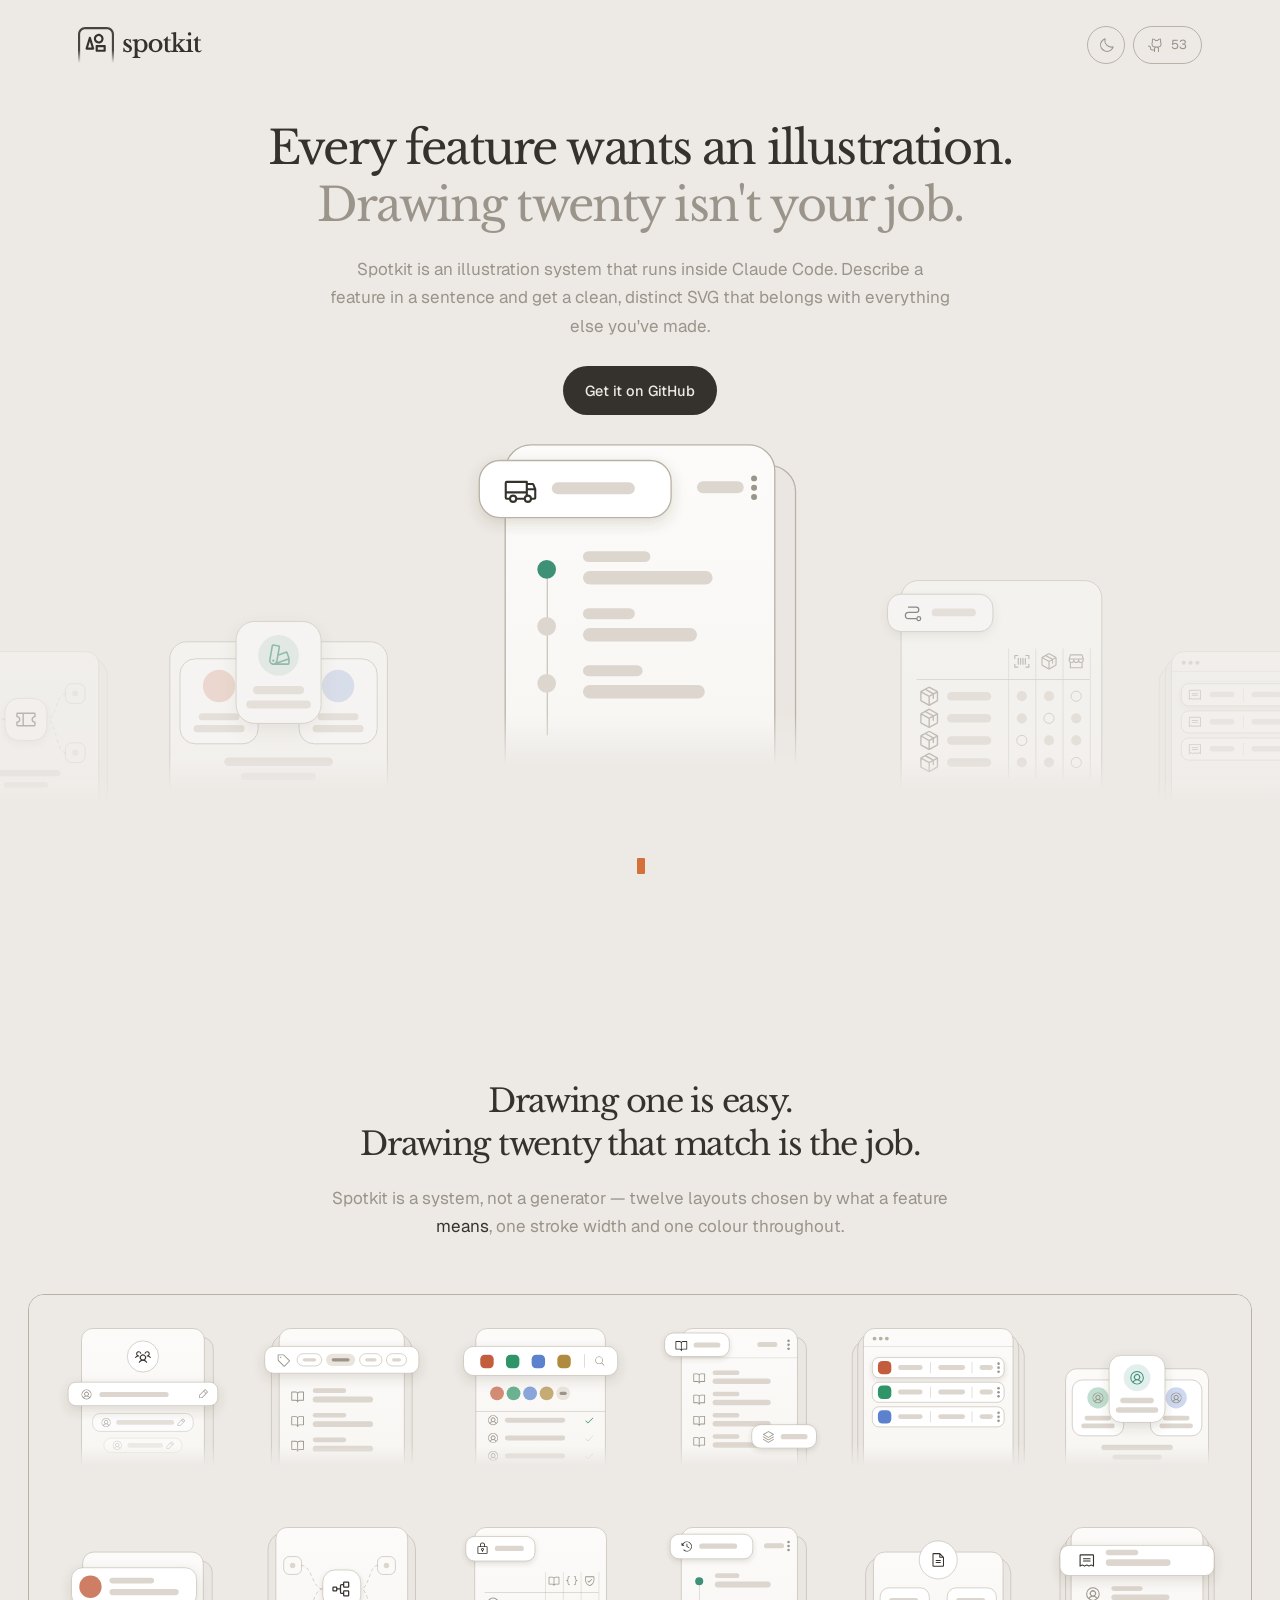
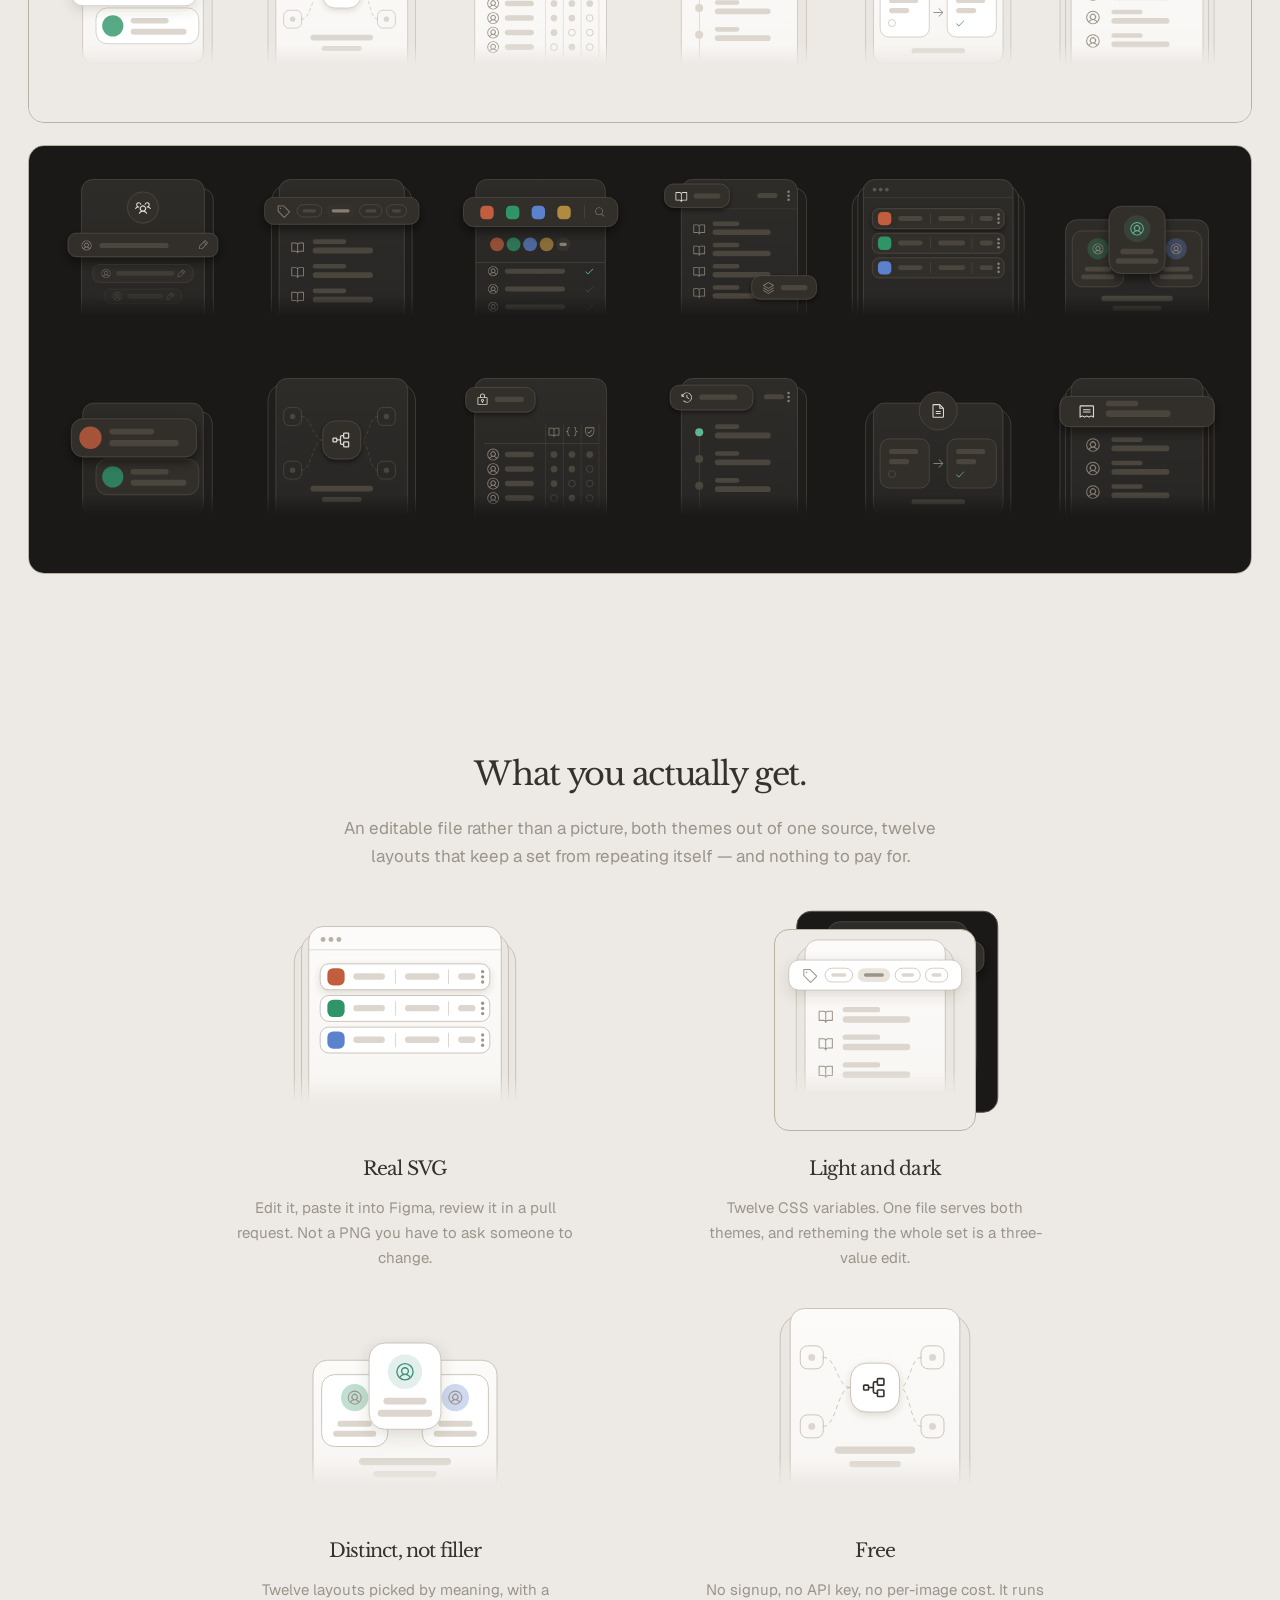
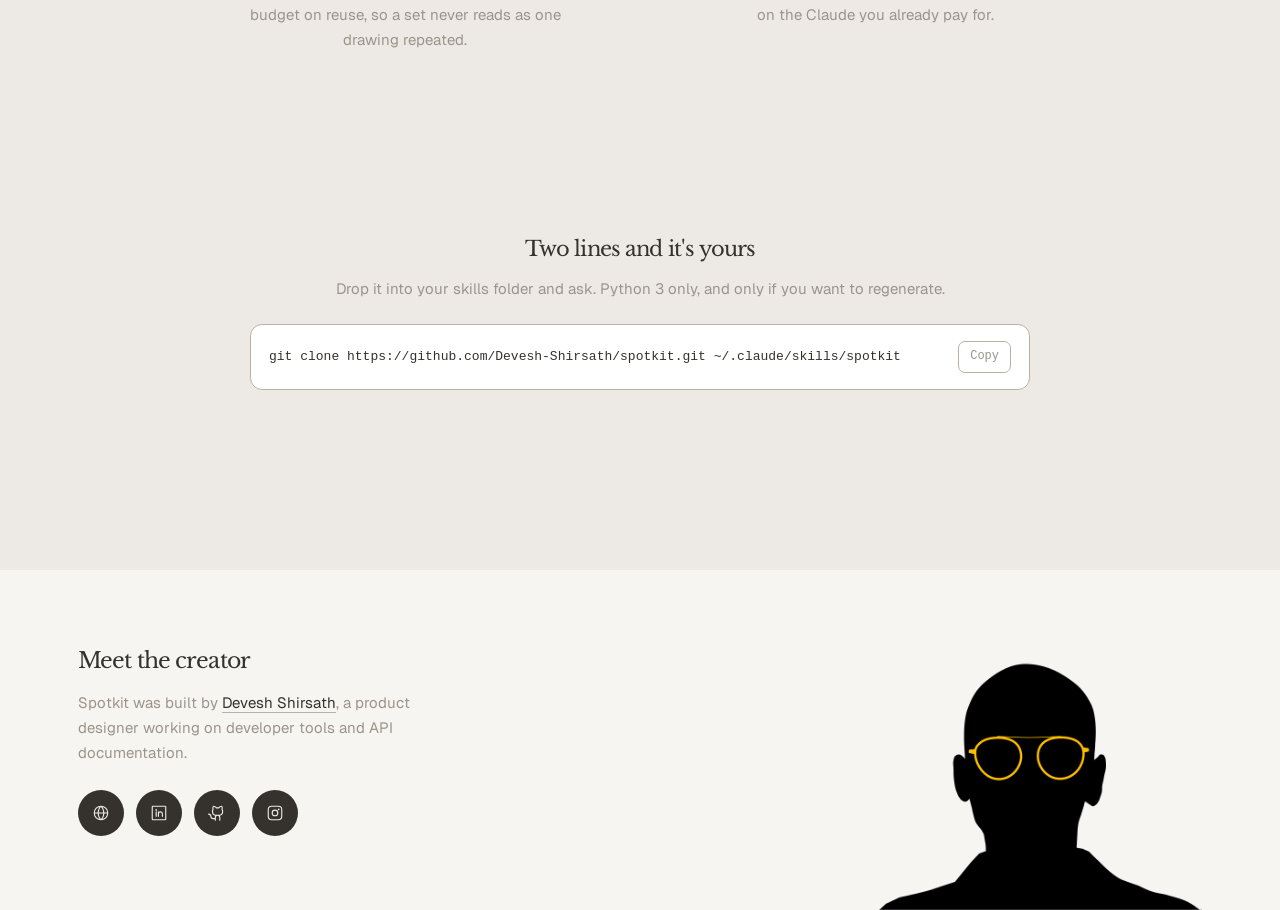
==== site/index.html @ a72c13d7 "Move the site URL to spot-kit.vercel.app spotkit.vercel.app belongs to an unrelated project.  Co-Aut" ====
<!doctype html>
<html lang="en">
<head>
<meta charset="utf-8">
<meta name="viewport" content="width=device-width, initial-scale=1">
<title>Spotkit — product illustrations from a sentence</title>
<meta name="description" content="Spotkit is a Claude Code skill that turns a feature description into a minimal, abstract SVG product illustration — one that belongs to the same family as every other illustration in your product.">
<meta name="author" content="Devesh Shirsath">
<link rel="canonical" href="https://spot-kit.vercel.app">
<link rel="preconnect" href="https://fonts.googleapis.com">
<link rel="preconnect" href="https://fonts.gstatic.com" crossorigin>
<link href="https://fonts.googleapis.com/css2?family=Libre+Baskerville:wght@400;700&family=Geist:wght@300..700&display=swap" rel="stylesheet">
<meta property="og:type" content="website">
<meta property="og:title" content="Spotkit — product illustrations from a sentence">
<meta property="og:description" content="Describe a feature. Get an SVG illustration that belongs to the same family as everything else you have made.">
<meta property="og:url" content="https://spot-kit.vercel.app">
<meta property="og:image" content="https://spot-kit.vercel.app/og.png">
<meta name="twitter:card" content="summary_large_image">
<meta name="twitter:creator" content="@deveshvs">
<link rel="icon" href="favicon.svg" type="image/svg+xml">
<script type="application/ld+json">{
  "@context": "https://schema.org",
  "@type": "SoftwareApplication",
  "name": "Spotkit",
  "alternateName": "Spotkit illustration skill",
  "applicationCategory": "DesignApplication",
  "operatingSystem": "Any",
  "url": "https://spot-kit.vercel.app",
  "codeRepository": "https://github.com/Devesh-Shirsath/spotkit",
  "license": "https://opensource.org/licenses/MIT",
  "description": "Spotkit is a Claude Code skill that turns a feature description into a minimal, abstract product illustration, written as deterministic SVG rather than generated as an image.",
  "offers": {"@type": "Offer", "price": "0", "priceCurrency": "USD"},
  "author": {
    "@type": "Person",
    "name": "Devesh Shirsath",
    "url": "https://deveshshirsath.com",
    "jobTitle": "Product Designer",
    "sameAs": ["https://www.linkedin.com/in/devesh-shirsath-644625172/", "https://github.com/Devesh-Shirsath", "https://www.instagram.com/devesh.vs/"]
  },
  "creator": {
    "@type": "Person",
    "name": "Devesh Shirsath",
    "url": "https://deveshshirsath.com"
  }
}</script>
<style>
:root,
[data-theme="light"] {
  --il-canvas:       #EDEAE6;
  --il-ghost:        #EAE7E2;
  --il-panel:        #F7F5F2;
  --il-panel-top:    #FCFBF9;
  --il-line:         #B9B1A4;
  --il-surface:      #FFFFFF;
  --il-stroke:       #35322D;
  --il-stroke-soft:  #9B948A;
  --il-fill:         #DCD6CE;
  --il-fill-soft:    #E9E4DC;
  --il-accent:       #3E9077;
  --cursor:          #D4713A;
  --il-shadow-c:     #4A3F33;
  --il-shadow-o:     0.16;
}

[data-theme="dark"] {
  --il-canvas:       #1A1918;
  --il-ghost:        #1F1E1C;
  --il-panel:        #262523;
  --il-panel-top:    #2E2C29;
  --il-line:         #5C564D;
  --il-surface:      #322F2B;
  --il-stroke:       #DDD9D3;
  --il-stroke-soft:  #877F74;
  --il-fill:         #4A463E;
  --il-fill-soft:    #35322D;
  --il-accent:       #5FB694;
  --cursor:          #E08A4E;
  --il-shadow-c:     #000000;
  --il-shadow-o:     0.55;
}

@media (prefers-color-scheme: dark) {
  :root:not([data-theme="light"]) {
    --il-canvas:       #1A1918;
    --il-ghost:        #1F1E1C;
    --il-panel:        #262523;
    --il-panel-top:    #2E2C29;
  --il-panel-top:    #2E2C29;
    --il-line:         #5C564D;
    --il-surface:      #322F2B;
      --il-stroke:       #DDD9D3;
    --il-stroke-soft:  #877F74;
    --il-fill:         #4A463E;
    --il-fill-soft:    #35322D;
    --il-accent:       #5FB694;
    --cursor:          #E08A4E;
    --il-shadow-c:     #000000;
    --il-shadow-o:     0.55;
  }
}

.il { display: block; width: 100%; height: auto; }


@font-face {
  font-family: "Geist Pixel";
  src: url('fonts/geist-pixel.woff2') format('woff2');
  font-weight: 100 900;
  font-display: swap;
}
*,*::before,*::after { box-sizing: border-box; }
:root {
  --ink:      var(--il-stroke);
  --ink-soft: var(--il-stroke-soft);
  --page:     var(--il-canvas);
  --card:     var(--il-surface);
  --line:     var(--il-line);
  --radius:   14px;
  --max:      1180px;
  --serif:    "Libre Baskerville", Georgia, "Times New Roman", serif;
  --pixel:    "Geist Pixel", ui-monospace, SFMono-Regular, Menlo, monospace;
  --sans:     "Geist", ui-sans-serif, -apple-system, "Segoe UI", Roboto, Helvetica, Arial, sans-serif;
}
html { scroll-behavior: smooth; }

/* Content settles in as it comes into view. The hero is deliberately excluded —
   the first thing anyone sees should already be there. */
.reveal {
  opacity: 0;
  transform: translateY(22px);
  transition: opacity .85s cubic-bezier(.16,1,.3,1), transform .85s cubic-bezier(.16,1,.3,1);
  transition-delay: var(--d, 0ms);
  will-change: opacity, transform;
}
.reveal.in { opacity: 1; transform: none; }
h1, h2, h3 { font-family: var(--serif); font-weight: 400; letter-spacing: -.04em; }
body {
  margin: 0; background: var(--page); color: var(--ink);
  font: 400 16px/1.65 var(--sans);
  -webkit-font-smoothing: antialiased;
  transition: background .35s ease, color .35s ease;
}
.wrap { width: 100%; max-width: var(--max); margin: 0 auto; padding: 0 28px; }

/* ---------- nav ---------- */
nav { display:flex; align-items:center; justify-content:space-between; padding:26px 0 0; flex:0 0 auto; }
.brand { display:flex; align-items:center; line-height:0; color: var(--ink); }
.brand .logo { height:36px; width:auto; display:block; }
.navr { display:flex; align-items:center; gap:8px; }
.ico {
  appearance:none; border:1px solid var(--line); background:transparent; color:var(--ink-soft);
  width:38px; height:38px; border-radius:999px; padding:0; cursor:pointer;
  display:inline-grid; place-items:center; text-decoration:none;
  transition:color .2s, border-color .2s;
}
.ico:hover { color:var(--ink); border-color:var(--ink-soft); }
.ico.wide {
  width:auto; padding:0 14px; gap:7px; grid-auto-flow:column; align-items:center;
  font:inherit; font-size:13px; font-variant-numeric:tabular-nums;
}
.ico span { line-height:0; }
.ico svg { display:block; }
.only-light { display:block; }
.only-dark  { display:none; }
[data-theme="dark"] .only-light { display:none; }
[data-theme="dark"] .only-dark  { display:block; }

/* ---------- hero: one full fold ---------- */
.fold { min-height: 100svh; display:flex; flex-direction:column; }
.hero-body {
  flex: 1 1 auto; display:flex; flex-direction:column; justify-content:center;
  min-height: 0; padding: clamp(20px, 4vh, 44px) 0 0;
}
header { padding: 0; max-width: 820px; margin: 0 auto; text-align: center; }
h1 {
  font-family: var(--serif); font-weight: 400;
  font-size: clamp(30px, 3.9vw, 46px); line-height: 1.24; letter-spacing: -.04em;
  margin: 0 0 22px; text-wrap: balance;
}
h1 em { font-style: normal; color: var(--ink-soft); }
.lede { font-size: 17px; color: var(--ink-soft); margin: 0 auto 26px; max-width: 620px; }
.cta-row { display:flex; align-items:center; justify-content:center; gap:16px; flex-wrap:wrap; }
.cta {
  display:inline-flex; align-items:center; gap:9px; background: var(--ink); color: var(--page);
  text-decoration:none; padding: 13px 22px; border-radius: 999px; font-size:14.5px; font-weight:500;
  transition: transform .18s ease, opacity .18s ease;
}
.cta:hover { transform: translateY(-1px); opacity:.9; }
.meta { font-size:13.5px; color:var(--ink-soft); }

/* ---------- reel: holds, then steps ---------- */
.reel {
  flex: 0 0 auto; padding: 0; min-height: 0;
}
.rail { overflow:hidden; padding: 84px 0 14px; }   /* room for the scaled-up centre card */
/* Cards are placed by JS, not by flex: each one is centred on the rail and then
   pushed out by a measured offset, so the visual gap between neighbours is the
   same at every tier. A flex row cannot do that — its pitch is the unscaled box
   width, so a card at .44 leaves half a box of dead air on both sides. */
.track { position: relative; height: 340px; }
.card {
  position:absolute; bottom:0; left:50%; width: 340px;
  transform-origin: 50% 100%;                  /* one baseline for the whole reel */
  transform: translateX(-50%) scale(.44); opacity: .14;
  transition: transform 900ms cubic-bezier(.22,.61,.36,1), opacity 900ms ease;
}
.card svg { width:100%; height:auto; display:block; }
.prompt {
  text-align:center; margin: 0;
  font-family: var(--pixel); font-size: 16px; letter-spacing: 0;
  color: var(--ink-soft); min-height: 1.7em;
}
.prompt .q { color: var(--ink-soft); opacity: 0; transition: opacity .25s ease; }
.prompt.started .q { opacity: 1; }   /* no empty “” frame between cycles */
.prompt .caret {
  display:inline-block; width:.5em; height:1.05em; background: var(--cursor);
  vertical-align:-3px; margin:0 1px 0 3px; border-radius:1px;
}
.prompt.typing .caret { opacity:1; }                 /* solid while it types */
.prompt.done .caret { animation: blink 1.05s steps(1) infinite; }
@keyframes blink { 50% { opacity:0; } }

/* ---------- argument ---------- */
.why { margin: clamp(120px, 20vh, 220px) 0 0; }
.band { max-width: 730px; margin: 0 auto; text-align: center; }
.band h2 { font-size: 32px; line-height: 1.34; margin: 0 0 18px; }
.band p { color: var(--ink-soft); font-size: 17px; margin: 0 auto; max-width: 640px; }
.band em { font-style: normal; color: var(--ink); }
.why-copy p { margin:0 0 18px; color:var(--ink-soft); font-size:18px; line-height:1.6; }
.why-copy p:last-child { margin:0; }
.why-copy em { font-style:normal; color:var(--ink); }
.sheets {
  display:grid; gap:22px; margin: clamp(40px, 6vh, 64px) 0 0;
  width: min(1400px, calc(100vw - 56px)); margin-left:50%; transform:translateX(-50%);
}
.sheets img {
  width:100%; height:auto; display:block; border-radius:16px;
  border:1px solid var(--line);
}
.sheet-note { margin:24px 0 0; font-size:14px; color:var(--ink-soft); text-align:center; }

/* ---------- payoff ---------- */
.gets { margin: clamp(120px, 20vh, 220px) 0 0; }
.get-grid { display:grid; grid-template-columns:repeat(2,1fr); gap: 26px 40px; margin-top: clamp(34px, 5vh, 54px); max-width: 900px; margin-left:auto; margin-right:auto; }
.get { text-align:center; }
.orb {
  width: 230px; height: 230px; margin: 0 auto 8px; display:grid; place-items:center;
}
.orb svg { width:100%; height:auto; display:block; }
.stack2 { position:relative; width:88%; margin:0 auto; }
.stack2 span {
  display:block; border-radius:15px; overflow:hidden;
  background:var(--il-canvas); border:1px solid var(--il-line);
}
.stack2 .back { position:absolute; inset:0; transform: translate(11%, -9%); }
.stack2 .front { position:relative; }
.get h3 { font-family:var(--serif); font-weight:400; font-size:19px; letter-spacing:-.04em; margin:0 0 12px; }
.get p { margin:0 auto; color:var(--ink-soft); font-size:15px; max-width:340px; }

/* ---------- install ---------- */
.install { margin: clamp(120px, 20vh, 220px) 0 0; text-align:center; }
.install h2, .foot h2 { font-family:var(--serif); font-weight:400; font-size:21px; letter-spacing:-.04em; margin:0 0 10px; }
.install p { color:var(--ink-soft); margin:0 0 22px; font-size:15px; }
.code {
  display:flex; align-items:center; gap:14px;
  border:1px solid var(--line); border-radius:12px; background:var(--card);
  padding:16px 18px; max-width:780px; margin:0 auto; text-align:left;
  font-family:ui-monospace, SFMono-Regular, Menlo, monospace; font-size:13px;
  overflow:hidden;
}
.code span#cmd { white-space:nowrap; overflow-x:auto; flex:1 1 auto; min-width:0; }
.copy {
  appearance:none; border:1px solid var(--line); background:transparent; color:var(--ink-soft);
  border-radius:7px; padding:5px 11px; font:inherit; font-size:12px; cursor:pointer; flex:none;
}
.copy:hover { color:var(--ink); }

/* ---------- footer ---------- */
.foot {
  margin: clamp(120px, 20vh, 220px) 0 0; background: var(--il-panel); overflow: hidden;
}
.foot-inner {
  max-width: var(--max); margin: 0 auto; padding: 0 28px;
  display: grid; grid-template-columns: 1fr auto; gap: 48px; align-items: center;
}
.foot h2 { font-size: 22px; margin: 0 0 12px; }
.foot p { color: var(--ink-soft); font-size: 15px; margin: 0; max-width: 380px; }
.foot a { color: var(--ink); text-decoration: none; border-bottom: 1px solid var(--line); }
.foot .fine { margin-top: 18px; font-size: 12.5px; opacity: .75; }
.foot-left { padding: 0; }
.foot-portrait {
  width: 340px; height: 284px; align-self: end; margin-top: 56px;
  background: url('devesh.png') center top / 340px auto no-repeat;
}
.foot .links { display:flex; flex-wrap:wrap; gap:12px; margin-top:24px; justify-content:flex-start; }
.foot .dot {
  width: 46px; height: 46px; border-radius: 50%; border: 0; border-bottom: 0;
  background: var(--ink); color: var(--page);
  display: grid; place-items: center; transition: opacity .18s ease, transform .18s ease;
}
.foot .dot:hover { opacity: .85; transform: translateY(-1px); }

@media (max-width: 900px) {
  .why-grid { grid-template-columns:1fr; gap:24px; }
}
@media (max-width: 820px) {
  .foot-inner { grid-template-columns:1fr; gap:28px; text-align:center; justify-items:center; }
  .foot p { margin:0 auto; }
  .foot .links { justify-content:center; }
  .foot-portrait { order:-1; width:230px; height:180px; background-size:230px auto; }
  .foot-left { padding-bottom:0; }
}
@media (max-width: 700px) {
  header { padding-top:60px; }
  .get-grid { grid-template-columns:1fr; gap:34px; }
  .card { width:150px; }
  .rail { padding: 42px 0 10px; }
  .prompt { font-size:16.5px; }
}
@media (prefers-reduced-motion: reduce) {
  html { scroll-behavior:auto; }
  .reveal { opacity:1 !important; transform:none !important; }
  *, *::before, *::after { animation-duration:.001ms !important; transition-duration:.001ms !important; }
}
</style>
</head>
<body>
<div class="fold">
<div class="wrap">
<nav>
  <a class="brand" href="#" aria-label="Spotkit"><svg class="logo" viewBox="0 0 175 50" fill="none" xmlns="http://www.w3.org/2000/svg">
<path d="M64.5553 33.5298L63.8845 34.7037H62.9789V28.7671H64.0857C64.5106 30.3547 65.0919 31.5398 65.8298 32.3224C66.5901 33.0826 67.5516 33.4627 68.7143 33.4627C69.564 33.4627 70.2348 33.2727 70.7267 32.8926C71.241 32.4901 71.4981 31.9087 71.4981 31.1485C71.4981 30.7013 71.3863 30.3099 71.1627 29.9745C70.9391 29.6168 70.559 29.2478 70.0224 28.8677C69.4857 28.4652 68.7255 27.9733 67.7416 27.3919C66.6907 26.7658 65.8186 26.1733 65.1255 25.6143C64.4323 25.0553 63.918 24.4739 63.5826 23.8702C63.2696 23.2665 63.113 22.5621 63.113 21.7572C63.113 20.7286 63.3366 19.8342 63.7839 19.0739C64.2534 18.2913 64.8795 17.6876 65.6621 17.2627C66.4447 16.8155 67.328 16.5919 68.3118 16.5919C68.9602 16.5919 69.6199 16.6926 70.2907 16.8938C70.9615 17.0727 71.5429 17.3298 72.0348 17.6652L72.6721 16.9273H73.4099V21.8578H72.3366C71.8447 20.5385 71.3081 19.5882 70.7267 19.0068C70.1677 18.4255 69.4857 18.1348 68.6807 18.1348C67.9652 18.1348 67.395 18.3249 66.9702 18.705C66.5677 19.0851 66.3665 19.5994 66.3665 20.2478C66.3665 20.9186 66.6348 21.5112 67.1714 22.0255C67.7081 22.5398 68.5801 23.1435 69.7876 23.8367C71.0398 24.5745 72.046 25.2453 72.8062 25.8491C73.5665 26.4528 74.1143 27.0789 74.4497 27.7273C74.8075 28.3534 74.9863 29.0913 74.9863 29.941C74.9863 31.4839 74.4497 32.7249 73.3764 33.664C72.3255 34.5808 70.928 35.0391 69.1839 35.0391C68.2671 35.0391 67.4062 34.9162 66.6012 34.6702C65.8186 34.4019 65.1366 34.0217 64.5553 33.5298ZM75.7237 43.0888V41.8143C76.5734 41.7696 77.2107 41.6466 77.6355 41.4454C78.0827 41.2441 78.3846 40.864 78.5411 40.305C78.6976 39.746 78.7759 38.9298 78.7759 37.8565V25.346C78.7759 24.1609 78.7535 23.1323 78.7088 22.2603C78.6864 21.3658 78.6305 20.7621 78.5411 20.4491C78.4517 19.9124 78.2057 19.5547 77.8032 19.3758C77.4007 19.1745 76.6852 19.0739 75.6566 19.0739V17.8329L82.2305 16.7261V19.2416H82.3647C83.0802 18.3919 83.8852 17.7435 84.7796 17.2963C85.674 16.8267 86.6802 16.5919 87.7982 16.5919C89.52 16.5919 91.0405 16.9944 92.3597 17.7994C93.679 18.582 94.7187 19.6776 95.479 21.0863C96.2392 22.4727 96.6194 24.0603 96.6194 25.8491C96.6194 27.6379 96.2392 29.2255 95.479 30.6118C94.7187 31.9981 93.679 33.0826 92.3597 33.8652C91.0405 34.6478 89.5312 35.0391 87.8318 35.0391C86.7585 35.0391 85.8082 34.8714 84.9808 34.536C84.1535 34.1783 83.438 33.6081 82.8343 32.8255H82.7001V37.6217C82.7001 38.8068 82.7895 39.6901 82.9684 40.2714C83.1473 40.8528 83.5162 41.2441 84.0753 41.4454C84.6343 41.6466 85.4728 41.7696 86.5908 41.8143V43.0888H75.7237ZM87.597 33.1273C89.0504 33.1273 90.1908 32.5124 91.0181 31.2826C91.8454 30.0528 92.2591 28.2752 92.2591 25.9497C92.2591 24.3621 92.069 22.9981 91.6889 21.8578C91.3088 20.7174 90.761 19.8453 90.0454 19.2416C89.3299 18.6379 88.4802 18.336 87.4964 18.336C86.7361 18.336 86.0206 18.5149 85.3498 18.8727C84.679 19.2081 84.1423 19.6776 83.7399 20.2814C83.4044 20.7509 83.1473 21.3323 82.9684 22.0255C82.8119 22.6963 82.7336 23.5124 82.7336 24.4739V26.9224C82.7336 27.9286 82.8119 28.7447 82.9684 29.3708C83.1249 29.9969 83.3821 30.5671 83.7399 31.0814C84.2094 31.7298 84.7796 32.2329 85.4504 32.5907C86.1212 32.9485 86.8367 33.1273 87.597 33.1273ZM107.672 16.5919C108.991 16.5919 110.232 16.8155 111.395 17.2627C112.557 17.7099 113.575 18.3472 114.447 19.1745C115.341 19.9795 116.046 20.941 116.56 22.059C117.074 23.1547 117.331 24.3621 117.331 25.6814C117.331 27.0453 117.074 28.2975 116.56 29.4379C116.046 30.5783 115.341 31.5733 114.447 32.423C113.575 33.2503 112.557 33.8988 111.395 34.3683C110.232 34.8155 108.991 35.0391 107.672 35.0391C106.397 35.0391 105.19 34.8155 104.049 34.3683C102.909 33.8988 101.892 33.2503 100.997 32.423C100.125 31.5733 99.4319 30.5783 98.9177 29.4379C98.4257 28.2975 98.1798 27.0453 98.1798 25.6814C98.1798 23.9149 98.6158 22.3497 99.4878 20.9857C100.36 19.6217 101.511 18.5485 102.942 17.7658C104.396 16.9832 105.972 16.5919 107.672 16.5919ZM107.705 18.3696C106.677 18.3696 105.782 18.6826 105.022 19.3087C104.262 19.9124 103.669 20.7621 103.244 21.8578C102.842 22.9534 102.641 24.2391 102.641 25.7149C102.641 27.9733 103.099 29.7845 104.016 31.1485C104.933 32.4901 106.151 33.1609 107.672 33.1609C109.259 33.1609 110.523 32.4901 111.462 31.1485C112.401 29.7845 112.87 27.9733 112.87 25.7149C112.87 24.2391 112.647 22.9534 112.2 21.8578C111.775 20.7621 111.171 19.9124 110.388 19.3087C109.628 18.6826 108.734 18.3696 107.705 18.3696ZM120.76 18.9062H118.546V17.5646C119.799 17.0056 120.816 16.3571 121.599 15.6193C122.381 14.8814 122.974 14.0317 123.376 13.0702H124.684V17.2292H128.877V18.9062H124.684V29.1696C124.684 30.6453 124.841 31.6851 125.154 32.2888C125.467 32.8702 126.026 33.1609 126.831 33.1609C127.345 33.1609 127.781 33.0603 128.139 32.859C128.519 32.6354 128.854 32.2776 129.145 31.7857L129.917 32.5572C129.29 34.2118 127.804 35.0391 125.456 35.0391C123.958 35.0391 122.795 34.6814 121.967 33.9658C121.163 33.2503 120.76 32.2441 120.76 30.9472V18.9062ZM129.41 34.7037V33.4627C130.259 33.418 130.908 33.295 131.355 33.0938C131.802 32.8926 132.104 32.5124 132.26 31.9534C132.417 31.3944 132.495 30.5894 132.495 29.5385V15.3845C132.495 13.7969 132.473 12.5671 132.428 11.695C132.383 10.8006 132.227 10.1969 131.959 9.88386C131.735 9.61553 131.411 9.45901 130.986 9.41429C130.583 9.34721 130.058 9.31367 129.41 9.31367V8.13976L136.319 6.86522V25.3795L139.505 22.3273C140.578 21.2988 141.361 20.5273 141.853 20.0131C142.345 19.4764 142.591 19.0963 142.591 18.8727C142.591 18.6491 142.367 18.4814 141.92 18.3696C141.473 18.2354 140.757 18.1683 139.774 18.1683V16.9273H148.695V18.1683C148.136 18.1683 147.644 18.2242 147.219 18.336C146.817 18.4478 146.403 18.6379 145.978 18.9062C145.576 19.1745 145.106 19.5547 144.57 20.0466L140.444 23.7696L146.716 31.5845C147.096 32.0764 147.443 32.4565 147.756 32.7249C148.092 32.9932 148.449 33.1832 148.829 33.295C149.21 33.4068 149.668 33.4627 150.205 33.4627V34.7037H140.679V33.4627C141.395 33.4627 141.898 33.4292 142.188 33.3621C142.479 33.295 142.624 33.1944 142.624 33.0603C142.602 32.9037 142.446 32.6019 142.155 32.1547C141.864 31.6851 141.439 31.0814 140.88 30.3435L137.761 26.2516L136.319 27.6267V29.3037C136.319 30.4441 136.386 31.3162 136.52 31.9199C136.677 32.5013 136.945 32.9037 137.325 33.1273C137.728 33.3286 138.32 33.4404 139.103 33.4627V34.7037H129.41ZM156.969 16.5919V29.3037C156.969 30.4665 157.037 31.3385 157.171 31.9199C157.327 32.5013 157.618 32.8926 158.043 33.0938C158.49 33.295 159.138 33.418 159.988 33.4627V34.7037H149.96V33.4627C150.832 33.418 151.491 33.295 151.938 33.0938C152.386 32.8702 152.688 32.4901 152.844 31.9534C153.001 31.3944 153.079 30.5894 153.079 29.5385V25.3124C153.079 24.0155 153.056 22.9422 153.012 22.0926C152.967 21.2429 152.911 20.6727 152.844 20.382C152.732 19.8453 152.475 19.4876 152.073 19.3087C151.67 19.1298 150.932 19.0404 149.859 19.0404V17.8665L156.969 16.5919ZM152.643 9.64907C152.643 9.00063 152.866 8.4528 153.314 8.00559C153.761 7.55839 154.309 7.33479 154.957 7.33479C155.606 7.33479 156.153 7.55839 156.601 8.00559C157.048 8.4528 157.271 9.00063 157.271 9.64907C157.271 10.2975 157.048 10.8453 156.601 11.2926C156.153 11.7398 155.606 11.9634 154.957 11.9634C154.309 11.9634 153.761 11.7398 153.314 11.2926C152.866 10.8453 152.643 10.2975 152.643 9.64907ZM162.591 18.9062H160.378V17.5646C161.63 17.0056 162.647 16.3571 163.43 15.6193C164.212 14.8814 164.805 14.0317 165.207 13.0702H166.515V17.2292H170.708V18.9062H166.515V29.1696C166.515 30.6453 166.672 31.6851 166.985 32.2888C167.298 32.8702 167.857 33.1609 168.662 33.1609C169.176 33.1609 169.612 33.0603 169.97 32.859C170.35 32.6354 170.686 32.2776 170.976 31.7857L171.748 32.5572C171.122 34.2118 169.635 35.0391 167.287 35.0391C165.789 35.0391 164.626 34.6814 163.799 33.9658C162.994 33.2503 162.591 32.2441 162.591 30.9472V18.9062Z" fill="currentColor"/>
<mask id="path-2-inside-1_561_21675" fill="white">
<path d="M0 10C0 4.47715 4.47715 0 10 0H40C45.5228 0 50 4.47715 50 10V50H0V10Z"/>
</mask>
<path d="M-3 10C-3 2.8203 2.8203 -3 10 -3H40C47.1797 -3 53 2.8203 53 10H47C47 6.13401 43.866 3 40 3H10C6.13401 3 3 6.13401 3 10H-3ZM3 10M50 50H0H50M-3 50V10C-3 2.8203 2.8203 -3 10 -3V3C6.13401 3 3 6.13401 3 10V50H-3ZM40 -3C47.1797 -3 53 2.8203 53 10V50H47V10C47 6.13401 43.866 3 40 3V-3Z" fill="url(#paint0_linear_561_21675)" fill-opacity="0.9" mask="url(#path-2-inside-1_561_21675)"/>
<path d="M17.9364 14.5688C17.8441 14.2592 17.6543 13.9876 17.3953 13.7946C17.1363 13.6015 16.8219 13.4972 16.4989 13.4972C16.1758 13.4972 15.8614 13.6015 15.6024 13.7946C15.3434 13.9876 15.1537 14.2592 15.0614 14.5688L10.5614 29.5688C10.4941 29.7929 10.4802 30.0297 10.5208 30.2602C10.5614 30.4907 10.6553 30.7085 10.7952 30.8961C10.935 31.0838 11.1168 31.2362 11.326 31.341C11.5352 31.4459 11.7661 31.5003 12.0001 31.5H21.0001C21.2339 31.4999 21.4645 31.4452 21.6734 31.3402C21.8823 31.2352 22.0638 31.0828 22.2033 30.8951C22.3429 30.7075 22.4366 30.4899 22.4771 30.2596C22.5175 30.0293 22.5036 29.7927 22.4364 29.5688L17.9364 14.5688ZM14.0164 28.5L16.5001 20.22L18.9839 28.5H14.0164ZM35.5001 16.25C35.5001 14.915 35.1042 13.6099 34.3625 12.4999C33.6208 11.3899 32.5666 10.5247 31.3332 10.0138C30.0998 9.50292 28.7426 9.36925 27.4333 9.6297C26.1239 9.89015 24.9212 10.533 23.9772 11.477C23.0332 12.421 22.3903 13.6238 22.1298 14.9331C21.8694 16.2425 22.003 17.5997 22.5139 18.8331C23.0248 20.0665 23.89 21.1207 25 21.8624C26.1101 22.6041 27.4151 23 28.7501 23C30.5397 22.998 32.2555 22.2862 33.5209 21.0208C34.7863 19.7553 35.4981 18.0396 35.5001 16.25ZM25.0001 16.25C25.0001 15.5083 25.2201 14.7833 25.6321 14.1666C26.0442 13.5499 26.6298 13.0693 27.3151 12.7855C28.0003 12.5016 28.7543 12.4274 29.4817 12.5721C30.2091 12.7168 30.8773 13.0739 31.4018 13.5984C31.9262 14.1228 32.2834 14.791 32.4281 15.5184C32.5728 16.2458 32.4985 16.9998 32.2147 17.6851C31.9308 18.3703 31.4502 18.956 30.8335 19.368C30.2168 19.7801 29.4918 20 28.7501 20C27.7556 20 26.8017 19.6049 26.0985 18.9017C25.3952 18.1984 25.0001 17.2446 25.0001 16.25ZM37.0001 25H26.0001C25.6023 25 25.2208 25.158 24.9395 25.4393C24.6582 25.7206 24.5001 26.1022 24.5001 26.5V33C24.5001 33.3978 24.6582 33.7794 24.9395 34.0607C25.2208 34.342 25.6023 34.5 26.0001 34.5H37.0001C37.398 34.5 37.7795 34.342 38.0608 34.0607C38.3421 33.7794 38.5001 33.3978 38.5001 33V26.5C38.5001 26.1022 38.3421 25.7206 38.0608 25.4393C37.7795 25.158 37.398 25 37.0001 25ZM35.5001 31.5H27.5001V28H35.5001V31.5Z" fill="currentColor"/>
<defs>
<linearGradient id="paint0_linear_561_21675" x1="25" y1="0" x2="25" y2="50" gradientUnits="userSpaceOnUse">
<stop offset="0.639064" stop-color="currentColor"/>
<stop offset="1" stop-color="currentColor" stop-opacity="0"/>
</linearGradient>
</defs>
</svg></a>
  <div class="navr">
    <button class="ico" id="theme" type="button" aria-label="Switch theme"><span class="only-light"><svg viewBox="0 0 17 17" width="17" height="17" aria-hidden="true"><g transform="translate(0.00 0.00) scale(0.06641)" fill="currentColor"><path d="M233.54,142.23a8,8,0,0,0-8-2,88.08,88.08,0,0,1-109.8-109.8,8,8,0,0,0-10-10,104.84,104.84,0,0,0-52.91,37A104,104,0,0,0,136,224a103.09,103.09,0,0,0,62.52-20.88,104.84,104.84,0,0,0,37-52.91A8,8,0,0,0,233.54,142.23ZM188.9,190.34A88,88,0,0,1,65.66,67.11a89,89,0,0,1,31.4-26A106,106,0,0,0,96,56,104.11,104.11,0,0,0,200,160a106,106,0,0,0,14.92-1.06A89,89,0,0,1,188.9,190.34Z"/></g></svg></span><span class="only-dark"><svg viewBox="0 0 17 17" width="17" height="17" aria-hidden="true"><g transform="translate(0.00 0.00) scale(0.06641)" fill="currentColor"><path d="M120,40V16a8,8,0,0,1,16,0V40a8,8,0,0,1-16,0Zm72,88a64,64,0,1,1-64-64A64.07,64.07,0,0,1,192,128Zm-16,0a48,48,0,1,0-48,48A48.05,48.05,0,0,0,176,128ZM58.34,69.66A8,8,0,0,0,69.66,58.34l-16-16A8,8,0,0,0,42.34,53.66Zm0,116.68-16,16a8,8,0,0,0,11.32,11.32l16-16a8,8,0,0,0-11.32-11.32ZM192,72a8,8,0,0,0,5.66-2.34l16-16a8,8,0,0,0-11.32-11.32l-16,16A8,8,0,0,0,192,72Zm5.66,114.34a8,8,0,0,0-11.32,11.32l16,16a8,8,0,0,0,11.32-11.32ZM48,128a8,8,0,0,0-8-8H16a8,8,0,0,0,0,16H40A8,8,0,0,0,48,128Zm80,80a8,8,0,0,0-8,8v24a8,8,0,0,0,16,0V216A8,8,0,0,0,128,208Zm112-88H216a8,8,0,0,0,0,16h24a8,8,0,0,0,0-16Z"/></g></svg></span></button>
    <a class="ico wide" href="https://github.com/Devesh-Shirsath/spotkit" aria-label="Spotkit on GitHub"><svg viewBox="0 0 16 16" width="16" height="16" aria-hidden="true"><g transform="translate(0.00 0.00) scale(0.06250)" fill="currentColor"><path d="M208.31,75.68A59.78,59.78,0,0,0,202.93,28,8,8,0,0,0,196,24a59.75,59.75,0,0,0-48,24H124A59.75,59.75,0,0,0,76,24a8,8,0,0,0-6.93,4,59.78,59.78,0,0,0-5.38,47.68A58.14,58.14,0,0,0,56,104v8a56.06,56.06,0,0,0,48.44,55.47A39.8,39.8,0,0,0,96,192v8H72a24,24,0,0,1-24-24A40,40,0,0,0,8,136a8,8,0,0,0,0,16,24,24,0,0,1,24,24,40,40,0,0,0,40,40H96v16a8,8,0,0,0,16,0V192a24,24,0,0,1,48,0v40a8,8,0,0,0,16,0V192a39.8,39.8,0,0,0-8.44-24.53A56.06,56.06,0,0,0,216,112v-8A58.14,58.14,0,0,0,208.31,75.68ZM200,112a40,40,0,0,1-40,40H112a40,40,0,0,1-40-40v-8a41.74,41.74,0,0,1,6.9-22.48A8,8,0,0,0,80,73.83a43.81,43.81,0,0,1,.79-33.58,43.88,43.88,0,0,1,32.32,20.06A8,8,0,0,0,119.82,64h32.35a8,8,0,0,0,6.74-3.69,43.87,43.87,0,0,1,32.32-20.06A43.81,43.81,0,0,1,192,73.83a8.09,8.09,0,0,0,1,7.65A41.72,41.72,0,0,1,200,104Z"/></g></svg><span id="stars">53</span></a>
  </div>
</nav>
</div>

<div class="hero-body">
<div class="wrap">
<header>
  <h1>Every feature wants an illustration.<br><em>Drawing twenty isn't your job.</em></h1>
  <p class="lede">Spotkit is an illustration system that runs inside Claude Code.
  Describe a feature in a sentence and get a clean, distinct SVG that belongs with
  everything else you've made.</p>
  <div class="cta-row">
    <a class="cta" href="https://github.com/Devesh-Shirsath/spotkit">Get it on GitHub</a>
  </div>
</header>
</div>

<section class="reel" aria-label="Example illustrations">
  <div class="rail"><div class="track" id="track"><div class="card" data-i="0"><svg viewBox="0 0 160 160" xmlns="http://www.w3.org/2000/svg" role="img" aria-label="Out for delivery" class="il">
  <defs>
    <linearGradient id="fadeG-delivery-m0" x1="0" y1="0" x2="0" y2="1">
      <stop offset="0.7" stop-color="#fff"/><stop offset="0.82" stop-color="#000"/>
    </linearGradient>
    <mask id="fade-delivery-m0"><rect width="160" height="160" fill="url(#fadeG-delivery-m0)"/></mask>
    <linearGradient id="panelG-delivery-m0" x1="0" y1="0" x2="0" y2="1">
      <stop offset="0" stop-color="var(--il-panel-top, #FCFBF9)"/>
      <stop offset="1" stop-color="var(--il-panel, #F7F5F2)"/>
    </linearGradient>
    <filter id="lift-delivery-m0" x="-60%" y="-60%" width="220%" height="220%">
      <feDropShadow dx="0" dy="2" stdDeviation="2.6"
        flood-color="var(--il-shadow-c, #4A3F33)" flood-opacity="var(--il-shadow-o, 0.16)"/>
    </filter>
    <filter id="liftL-delivery-m0" x="-60%" y="-60%" width="220%" height="220%">
      <feDropShadow dx="0" dy="4" stdDeviation="5"
        flood-color="var(--il-shadow-c, #4A3F33)" flood-opacity="var(--il-shadow-o, 0.16)"/>
    </filter>
  </defs>
  <g mask="url(#fade-delivery-m0)">
<rect x="36" y="16" width="104" height="152" rx="10" fill="var(--il-ghost, #EAE7E2)" stroke="var(--il-line, #B9B1A4)" stroke-width="0.5"/><path d="M28 18a10 10 0 0 1 10 -10h84a10 10 0 0 1 10 10V160H28z" fill="url(#panelG-delivery-m0)" stroke="var(--il-line, #B9B1A4)" stroke-width="0.5"/><rect x="44" y="56" width="0.5" height="64" fill="var(--il-line, #B9B1A4)" opacity="0.7"/><circle cx="44.0" cy="56.0" r="3.6" fill="var(--il-accent, #3E9077)"/><circle cx="44.0" cy="78.0" r="3.6" fill="var(--il-fill, #DCD6CE)"/><circle cx="44.0" cy="100.0" r="3.6" fill="var(--il-fill, #DCD6CE)"/><rect x="58.0" y="49.0" width="26.0" height="4.2" rx="2.10" fill="var(--il-fill, #DCD6CE)"/><rect x="58.0" y="56.6" width="50.0" height="5.2" rx="2.60" fill="var(--il-fill, #DCD6CE)"/><rect x="58.0" y="71.0" width="20.0" height="4.2" rx="2.10" fill="var(--il-fill, #DCD6CE)"/><rect x="58.0" y="78.6" width="44.0" height="5.2" rx="2.60" fill="var(--il-fill, #DCD6CE)"/><rect x="58.0" y="93.0" width="23.0" height="4.2" rx="2.10" fill="var(--il-fill, #DCD6CE)"/><rect x="58.0" y="100.6" width="47.0" height="5.2" rx="2.60" fill="var(--il-fill, #DCD6CE)"/><rect x="102.0" y="22.0" width="18.0" height="4.6" rx="2.30" fill="var(--il-fill, #DCD6CE)"/><circle cx="124.0" cy="20.9" r="1.15" fill="var(--il-stroke-soft, #9B948A)"/><circle cx="124.0" cy="24.5" r="1.15" fill="var(--il-stroke-soft, #9B948A)"/><circle cx="124.0" cy="28.1" r="1.15" fill="var(--il-stroke-soft, #9B948A)"/>
  </g>
<g filter="url(#lift-delivery-m0)"><rect x="18.0" y="14.0" width="74.0" height="22.0" rx="8.0" fill="var(--il-surface, #FFFFFF)" stroke="var(--il-line, #B9B1A4)" stroke-width="0.5"/></g><g transform="translate(27.00 19.00) scale(0.05078)" fill="var(--il-stroke, #35322D)"><path d="M255.42,117l-14-35A15.93,15.93,0,0,0,226.58,72H192V64a8,8,0,0,0-8-8H32A16,16,0,0,0,16,72V184a16,16,0,0,0,16,16H49a32,32,0,0,0,62,0h50a32,32,0,0,0,62,0h17a16,16,0,0,0,16-16V120A7.94,7.94,0,0,0,255.42,117ZM192,88h34.58l9.6,24H192ZM32,72H176v64H32ZM80,208a16,16,0,1,1,16-16A16,16,0,0,1,80,208Zm81-24H111a32,32,0,0,0-62,0H32V152H176v12.31A32.11,32.11,0,0,0,161,184Zm31,24a16,16,0,1,1,16-16A16,16,0,0,1,192,208Zm48-24H223a32.06,32.06,0,0,0-31-24V128h48Z"/></g><rect x="46.0" y="22.4" width="32.0" height="4.6" rx="2.30" fill="var(--il-fill, #DCD6CE)"/>
</svg>
</div><div class="card" data-i="1"><svg viewBox="0 0 160 160" xmlns="http://www.w3.org/2000/svg" role="img" aria-label="Putaway to bins" class="il">
  <defs>
    <linearGradient id="fadeG-putaway-m0" x1="0" y1="0" x2="0" y2="1">
      <stop offset="0.7" stop-color="#fff"/><stop offset="0.82" stop-color="#000"/>
    </linearGradient>
    <mask id="fade-putaway-m0"><rect width="160" height="160" fill="url(#fadeG-putaway-m0)"/></mask>
    <linearGradient id="panelG-putaway-m0" x1="0" y1="0" x2="0" y2="1">
      <stop offset="0" stop-color="var(--il-panel-top, #FCFBF9)"/>
      <stop offset="1" stop-color="var(--il-panel, #F7F5F2)"/>
    </linearGradient>
    <filter id="lift-putaway-m0" x="-60%" y="-60%" width="220%" height="220%">
      <feDropShadow dx="0" dy="2" stdDeviation="2.6"
        flood-color="var(--il-shadow-c, #4A3F33)" flood-opacity="var(--il-shadow-o, 0.16)"/>
    </filter>
    <filter id="liftL-putaway-m0" x="-60%" y="-60%" width="220%" height="220%">
      <feDropShadow dx="0" dy="4" stdDeviation="5"
        flood-color="var(--il-shadow-c, #4A3F33)" flood-opacity="var(--il-shadow-o, 0.16)"/>
    </filter>
  </defs>
  <g mask="url(#fade-putaway-m0)">
<path d="M21 18a10 10 0 0 1 10 -10h98a10 10 0 0 1 10 10V160H21z" fill="url(#panelG-putaway-m0)" stroke="var(--il-line, #B9B1A4)" stroke-width="0.5"/><rect x="84" y="48" width="0.5" height="76" fill="var(--il-line, #B9B1A4)" opacity="0.55"/><rect x="100" y="48" width="0.5" height="76" fill="var(--il-line, #B9B1A4)" opacity="0.55"/><rect x="116" y="48" width="0.5" height="76" fill="var(--il-line, #B9B1A4)" opacity="0.55"/><rect x="132" y="48" width="0.5" height="76" fill="var(--il-line, #B9B1A4)" opacity="0.55"/><g transform="translate(86.50 50.00) scale(0.04297)" fill="var(--il-stroke-soft, #9B948A)"><path d="M232,48V88a8,8,0,0,1-16,0V56H184a8,8,0,0,1,0-16h40A8,8,0,0,1,232,48ZM72,200H40V168a8,8,0,0,0-16,0v40a8,8,0,0,0,8,8H72a8,8,0,0,0,0-16Zm152-40a8,8,0,0,0-8,8v32H184a8,8,0,0,0,0,16h40a8,8,0,0,0,8-8V168A8,8,0,0,0,224,160ZM32,96a8,8,0,0,0,8-8V56H72a8,8,0,0,0,0-16H32a8,8,0,0,0-8,8V88A8,8,0,0,0,32,96ZM80,80a8,8,0,0,0-8,8v80a8,8,0,0,0,16,0V88A8,8,0,0,0,80,80Zm104,88V88a8,8,0,0,0-16,0v80a8,8,0,0,0,16,0ZM144,80a8,8,0,0,0-8,8v80a8,8,0,0,0,16,0V88A8,8,0,0,0,144,80Zm-32,0a8,8,0,0,0-8,8v80a8,8,0,0,0,16,0V88A8,8,0,0,0,112,80Z"/></g><g transform="translate(102.50 50.00) scale(0.04297)" fill="var(--il-stroke-soft, #9B948A)"><path d="M223.68,66.15,135.68,18a15.88,15.88,0,0,0-15.36,0l-88,48.17a16,16,0,0,0-8.32,14v95.64a16,16,0,0,0,8.32,14l88,48.17a15.88,15.88,0,0,0,15.36,0l88-48.17a16,16,0,0,0,8.32-14V80.18A16,16,0,0,0,223.68,66.15ZM128,32l80.34,44-29.77,16.3-80.35-44ZM128,120,47.66,76l33.9-18.56,80.34,44ZM40,90l80,43.78v85.79L40,175.82Zm176,85.78h0l-80,43.79V133.82l32-17.51V152a8,8,0,0,0,16,0V107.55L216,90v85.77Z"/></g><g transform="translate(118.50 50.00) scale(0.04297)" fill="var(--il-stroke-soft, #9B948A)"><path d="M232,96a7.89,7.89,0,0,0-.3-2.2L217.35,43.6A16.07,16.07,0,0,0,202,32H54A16.07,16.07,0,0,0,38.65,43.6L24.31,93.8A7.89,7.89,0,0,0,24,96h0v16a40,40,0,0,0,16,32v72a8,8,0,0,0,8,8H208a8,8,0,0,0,8-8V144a40,40,0,0,0,16-32V96ZM54,48H202l11.42,40H42.61Zm50,56h48v8a24,24,0,0,1-48,0Zm-16,0v8a24,24,0,0,1-35.12,21.26,7.88,7.88,0,0,0-1.82-1.06A24,24,0,0,1,40,112v-8ZM200,208H56V151.2a40.57,40.57,0,0,0,8,.8,40,40,0,0,0,32-16,40,40,0,0,0,64,0,40,40,0,0,0,32,16,40.57,40.57,0,0,0,8-.8Zm4.93-75.8a8.08,8.08,0,0,0-1.8,1.05A24,24,0,0,1,168,112v-8h48v8A24,24,0,0,1,204.93,132.2Z"/></g><rect x="30" y="66" width="102" height="0.5" fill="var(--il-line, #B9B1A4)" opacity="0.8"/><g transform="translate(31.00 69.50) scale(0.05078)" fill="var(--il-stroke-soft, #9B948A)"><path d="M223.68,66.15,135.68,18a15.88,15.88,0,0,0-15.36,0l-88,48.17a16,16,0,0,0-8.32,14v95.64a16,16,0,0,0,8.32,14l88,48.17a15.88,15.88,0,0,0,15.36,0l88-48.17a16,16,0,0,0,8.32-14V80.18A16,16,0,0,0,223.68,66.15ZM128,32l80.34,44-29.77,16.3-80.35-44ZM128,120,47.66,76l33.9-18.56,80.34,44ZM40,90l80,43.78v85.79L40,175.82Zm176,85.78h0l-80,43.79V133.82l32-17.51V152a8,8,0,0,0,16,0V107.55L216,90v85.77Z"/></g><rect x="48.0" y="73.5" width="26.0" height="5.0" rx="2.50" fill="var(--il-fill, #DCD6CE)"/><circle cx="92.0" cy="76.0" r="3" fill="var(--il-fill, #DCD6CE)"/><circle cx="108.0" cy="76.0" r="3" fill="var(--il-fill, #DCD6CE)"/><circle cx="124.0" cy="76.0" r="3" fill="none" stroke="var(--il-line, #B9B1A4)" stroke-width="0.5"/><g transform="translate(31.00 82.50) scale(0.05078)" fill="var(--il-stroke-soft, #9B948A)"><path d="M223.68,66.15,135.68,18a15.88,15.88,0,0,0-15.36,0l-88,48.17a16,16,0,0,0-8.32,14v95.64a16,16,0,0,0,8.32,14l88,48.17a15.88,15.88,0,0,0,15.36,0l88-48.17a16,16,0,0,0,8.32-14V80.18A16,16,0,0,0,223.68,66.15ZM128,32l80.34,44-29.77,16.3-80.35-44ZM128,120,47.66,76l33.9-18.56,80.34,44ZM40,90l80,43.78v85.79L40,175.82Zm176,85.78h0l-80,43.79V133.82l32-17.51V152a8,8,0,0,0,16,0V107.55L216,90v85.77Z"/></g><rect x="48.0" y="86.5" width="26.0" height="5.0" rx="2.50" fill="var(--il-fill, #DCD6CE)"/><circle cx="92.0" cy="89.0" r="3" fill="var(--il-fill, #DCD6CE)"/><circle cx="108.0" cy="89.0" r="3" fill="none" stroke="var(--il-line, #B9B1A4)" stroke-width="0.5"/><circle cx="124.0" cy="89.0" r="3" fill="var(--il-fill, #DCD6CE)"/><g transform="translate(31.00 95.50) scale(0.05078)" fill="var(--il-stroke-soft, #9B948A)"><path d="M223.68,66.15,135.68,18a15.88,15.88,0,0,0-15.36,0l-88,48.17a16,16,0,0,0-8.32,14v95.64a16,16,0,0,0,8.32,14l88,48.17a15.88,15.88,0,0,0,15.36,0l88-48.17a16,16,0,0,0,8.32-14V80.18A16,16,0,0,0,223.68,66.15ZM128,32l80.34,44-29.77,16.3-80.35-44ZM128,120,47.66,76l33.9-18.56,80.34,44ZM40,90l80,43.78v85.79L40,175.82Zm176,85.78h0l-80,43.79V133.82l32-17.51V152a8,8,0,0,0,16,0V107.55L216,90v85.77Z"/></g><rect x="48.0" y="99.5" width="26.0" height="5.0" rx="2.50" fill="var(--il-fill, #DCD6CE)"/><circle cx="92.0" cy="102.0" r="3" fill="none" stroke="var(--il-line, #B9B1A4)" stroke-width="0.5"/><circle cx="108.0" cy="102.0" r="3" fill="var(--il-fill, #DCD6CE)"/><circle cx="124.0" cy="102.0" r="3" fill="var(--il-fill, #DCD6CE)"/><g transform="translate(31.00 108.50) scale(0.05078)" fill="var(--il-stroke-soft, #9B948A)"><path d="M223.68,66.15,135.68,18a15.88,15.88,0,0,0-15.36,0l-88,48.17a16,16,0,0,0-8.32,14v95.64a16,16,0,0,0,8.32,14l88,48.17a15.88,15.88,0,0,0,15.36,0l88-48.17a16,16,0,0,0,8.32-14V80.18A16,16,0,0,0,223.68,66.15ZM128,32l80.34,44-29.77,16.3-80.35-44ZM128,120,47.66,76l33.9-18.56,80.34,44ZM40,90l80,43.78v85.79L40,175.82Zm176,85.78h0l-80,43.79V133.82l32-17.51V152a8,8,0,0,0,16,0V107.55L216,90v85.77Z"/></g><rect x="48.0" y="112.5" width="26.0" height="5.0" rx="2.50" fill="var(--il-fill, #DCD6CE)"/><circle cx="92.0" cy="115.0" r="3" fill="var(--il-fill, #DCD6CE)"/><circle cx="108.0" cy="115.0" r="3" fill="var(--il-fill, #DCD6CE)"/><circle cx="124.0" cy="115.0" r="3" fill="none" stroke="var(--il-line, #B9B1A4)" stroke-width="0.5"/>
  </g>
<g filter="url(#lift-putaway-m0)"><rect x="13.0" y="16.0" width="62.0" height="22.0" rx="8.0" fill="var(--il-surface, #FFFFFF)" stroke="var(--il-line, #B9B1A4)" stroke-width="0.5"/></g><g transform="translate(22.00 21.00) scale(0.04688)" fill="var(--il-stroke, #35322D)"><path d="M200,168a32.06,32.06,0,0,0-31,24H72a32,32,0,0,1,0-64h96a40,40,0,0,0,0-80H72a8,8,0,0,0,0,16h96a24,24,0,0,1,0,48H72a48,48,0,0,0,0,96h97a32,32,0,1,0,31-40Zm0,48a16,16,0,1,1,16-16A16,16,0,0,1,200,216Z"/></g><rect x="39.0" y="24.4" width="26.0" height="4.6" rx="2.30" fill="var(--il-fill, #DCD6CE)"/>
</svg>
</div><div class="card" data-i="2"><svg viewBox="0 0 160 160" xmlns="http://www.w3.org/2000/svg" role="img" aria-label="Invoices and status" class="il">
  <defs>
    <linearGradient id="fadeG-invoices-m0" x1="0" y1="0" x2="0" y2="1">
      <stop offset="0.7" stop-color="#fff"/><stop offset="0.82" stop-color="#000"/>
    </linearGradient>
    <mask id="fade-invoices-m0"><rect width="160" height="160" fill="url(#fadeG-invoices-m0)"/></mask>
    <linearGradient id="panelG-invoices-m0" x1="0" y1="0" x2="0" y2="1">
      <stop offset="0" stop-color="var(--il-panel-top, #FCFBF9)"/>
      <stop offset="1" stop-color="var(--il-panel, #F7F5F2)"/>
    </linearGradient>
    <filter id="lift-invoices-m0" x="-60%" y="-60%" width="220%" height="220%">
      <feDropShadow dx="0" dy="2" stdDeviation="2.6"
        flood-color="var(--il-shadow-c, #4A3F33)" flood-opacity="var(--il-shadow-o, 0.16)"/>
    </filter>
    <filter id="liftL-invoices-m0" x="-60%" y="-60%" width="220%" height="220%">
      <feDropShadow dx="0" dy="4" stdDeviation="5"
        flood-color="var(--il-shadow-c, #4A3F33)" flood-opacity="var(--il-shadow-o, 0.16)"/>
    </filter>
  </defs>
  <g mask="url(#fade-invoices-m0)">
<rect x="3" y="18" width="154" height="152" rx="15" fill="var(--il-ghost, #EAE7E2)" stroke="var(--il-line, #B9B1A4)" stroke-width="0.5"/><rect x="8" y="13" width="144" height="152" rx="12" fill="var(--il-ghost, #EAE7E2)" stroke="var(--il-line, #B9B1A4)" stroke-width="0.5"/><path d="M13 18a10 10 0 0 1 10 -10h114a10 10 0 0 1 10 10V160H13z" fill="url(#panelG-invoices-m0)" stroke="var(--il-line, #B9B1A4)" stroke-width="0.5"/><circle cx="23.0" cy="17.0" r="1.7" fill="var(--il-line, #B9B1A4)"/><circle cx="28.5" cy="17.0" r="1.7" fill="var(--il-line, #B9B1A4)"/><circle cx="34.0" cy="17.0" r="1.7" fill="var(--il-line, #B9B1A4)"/><rect x="13" y="24" width="134" height="0.5" fill="var(--il-line, #B9B1A4)" opacity="0.55"/><g filter="url(#lift-invoices-m0)"><rect x="21.0" y="34.0" width="118.0" height="18.0" rx="6.0" fill="var(--il-surface, #FFFFFF)" stroke="var(--il-line, #B9B1A4)" stroke-width="0.5"/></g><g transform="translate(26.00 37.00) scale(0.04688)" fill="var(--il-stroke-soft, #9B948A)"><path d="M72,104a8,8,0,0,1,8-8h96a8,8,0,0,1,0,16H80A8,8,0,0,1,72,104Zm8,40h96a8,8,0,0,0,0-16H80a8,8,0,0,0,0,16ZM232,56V208a8,8,0,0,1-11.58,7.15L192,200.94l-28.42,14.21a8,8,0,0,1-7.16,0L128,200.94,99.58,215.15a8,8,0,0,1-7.16,0L64,200.94,35.58,215.15A8,8,0,0,1,24,208V56A16,16,0,0,1,40,40H216A16,16,0,0,1,232,56Zm-16,0H40V195.06l20.42-10.22a8,8,0,0,1,7.16,0L96,199.06l28.42-14.22a8,8,0,0,1,7.16,0L160,199.06l28.42-14.22a8,8,0,0,1,7.16,0L216,195.06Z"/></g><rect x="44.0" y="40.6" width="20.0" height="4.4" rx="2.20" fill="var(--il-fill, #DCD6CE)"/><rect x="71" y="38" width="0.5" height="10" fill="var(--il-line, #B9B1A4)" opacity="0.7"/><rect x="78.0" y="40.6" width="24.0" height="4.4" rx="2.20" fill="var(--il-fill, #DCD6CE)"/><rect x="109" y="38" width="0.5" height="10" fill="var(--il-line, #B9B1A4)" opacity="0.7"/><circle cx="117.0" cy="43.0" r="3" fill="var(--il-accent, #3E9077)"/><rect x="124.0" y="40.6" width="8.0" height="4.4" rx="2.20" fill="var(--il-fill, #DCD6CE)"/><circle cx="136.0" cy="39.4" r="1.15" fill="var(--il-stroke-soft, #9B948A)"/><circle cx="136.0" cy="43.0" r="1.15" fill="var(--il-stroke-soft, #9B948A)"/><circle cx="136.0" cy="46.6" r="1.15" fill="var(--il-stroke-soft, #9B948A)"/><g><rect x="21.0" y="56.0" width="118.0" height="18.0" rx="6.0" fill="var(--il-surface, #FFFFFF)" stroke="var(--il-line, #B9B1A4)" stroke-width="0.5"/></g><g transform="translate(26.00 59.00) scale(0.04688)" fill="var(--il-stroke-soft, #9B948A)"><path d="M72,104a8,8,0,0,1,8-8h96a8,8,0,0,1,0,16H80A8,8,0,0,1,72,104Zm8,40h96a8,8,0,0,0,0-16H80a8,8,0,0,0,0,16ZM232,56V208a8,8,0,0,1-11.58,7.15L192,200.94l-28.42,14.21a8,8,0,0,1-7.16,0L128,200.94,99.58,215.15a8,8,0,0,1-7.16,0L64,200.94,35.58,215.15A8,8,0,0,1,24,208V56A16,16,0,0,1,40,40H216A16,16,0,0,1,232,56Zm-16,0H40V195.06l20.42-10.22a8,8,0,0,1,7.16,0L96,199.06l28.42-14.22a8,8,0,0,1,7.16,0L160,199.06l28.42-14.22a8,8,0,0,1,7.16,0L216,195.06Z"/></g><rect x="44.0" y="62.6" width="20.0" height="4.4" rx="2.20" fill="var(--il-fill, #DCD6CE)"/><rect x="71" y="60" width="0.5" height="10" fill="var(--il-line, #B9B1A4)" opacity="0.7"/><rect x="78.0" y="62.6" width="24.0" height="4.4" rx="2.20" fill="var(--il-fill, #DCD6CE)"/><rect x="109" y="60" width="0.5" height="10" fill="var(--il-line, #B9B1A4)" opacity="0.7"/><circle cx="117.0" cy="65.0" r="3" fill="var(--il-fill, #DCD6CE)"/><rect x="124.0" y="62.6" width="8.0" height="4.4" rx="2.20" fill="var(--il-fill, #DCD6CE)"/><circle cx="136.0" cy="61.4" r="1.15" fill="var(--il-stroke-soft, #9B948A)"/><circle cx="136.0" cy="65.0" r="1.15" fill="var(--il-stroke-soft, #9B948A)"/><circle cx="136.0" cy="68.6" r="1.15" fill="var(--il-stroke-soft, #9B948A)"/><g><rect x="21.0" y="78.0" width="118.0" height="18.0" rx="6.0" fill="var(--il-surface, #FFFFFF)" stroke="var(--il-line, #B9B1A4)" stroke-width="0.5"/></g><g transform="translate(26.00 81.00) scale(0.04688)" fill="var(--il-stroke-soft, #9B948A)"><path d="M72,104a8,8,0,0,1,8-8h96a8,8,0,0,1,0,16H80A8,8,0,0,1,72,104Zm8,40h96a8,8,0,0,0,0-16H80a8,8,0,0,0,0,16ZM232,56V208a8,8,0,0,1-11.58,7.15L192,200.94l-28.42,14.21a8,8,0,0,1-7.16,0L128,200.94,99.58,215.15a8,8,0,0,1-7.16,0L64,200.94,35.58,215.15A8,8,0,0,1,24,208V56A16,16,0,0,1,40,40H216A16,16,0,0,1,232,56Zm-16,0H40V195.06l20.42-10.22a8,8,0,0,1,7.16,0L96,199.06l28.42-14.22a8,8,0,0,1,7.16,0L160,199.06l28.42-14.22a8,8,0,0,1,7.16,0L216,195.06Z"/></g><rect x="44.0" y="84.6" width="20.0" height="4.4" rx="2.20" fill="var(--il-fill, #DCD6CE)"/><rect x="71" y="82" width="0.5" height="10" fill="var(--il-line, #B9B1A4)" opacity="0.7"/><rect x="78.0" y="84.6" width="24.0" height="4.4" rx="2.20" fill="var(--il-fill, #DCD6CE)"/><rect x="109" y="82" width="0.5" height="10" fill="var(--il-line, #B9B1A4)" opacity="0.7"/><circle cx="117.0" cy="87.0" r="3" fill="none" stroke="var(--il-line, #B9B1A4)" stroke-width="0.5"/><rect x="124.0" y="84.6" width="8.0" height="4.4" rx="2.20" fill="var(--il-fill, #DCD6CE)"/><circle cx="136.0" cy="83.4" r="1.15" fill="var(--il-stroke-soft, #9B948A)"/><circle cx="136.0" cy="87.0" r="1.15" fill="var(--il-stroke-soft, #9B948A)"/><circle cx="136.0" cy="90.6" r="1.15" fill="var(--il-stroke-soft, #9B948A)"/>
  </g>

</svg>
</div><div class="card" data-i="3"><svg viewBox="0 0 160 160" xmlns="http://www.w3.org/2000/svg" role="img" aria-label="Payouts received" class="il">
  <defs>
    <linearGradient id="fadeG-payouts-m0" x1="0" y1="0" x2="0" y2="1">
      <stop offset="0.7" stop-color="#fff"/><stop offset="0.82" stop-color="#000"/>
    </linearGradient>
    <mask id="fade-payouts-m0"><rect width="160" height="160" fill="url(#fadeG-payouts-m0)"/></mask>
    <linearGradient id="panelG-payouts-m0" x1="0" y1="0" x2="0" y2="1">
      <stop offset="0" stop-color="var(--il-panel-top, #FCFBF9)"/>
      <stop offset="1" stop-color="var(--il-panel, #F7F5F2)"/>
    </linearGradient>
    <filter id="lift-payouts-m0" x="-60%" y="-60%" width="220%" height="220%">
      <feDropShadow dx="0" dy="2" stdDeviation="2.6"
        flood-color="var(--il-shadow-c, #4A3F33)" flood-opacity="var(--il-shadow-o, 0.16)"/>
    </filter>
    <filter id="liftL-payouts-m0" x="-60%" y="-60%" width="220%" height="220%">
      <feDropShadow dx="0" dy="4" stdDeviation="5"
        flood-color="var(--il-shadow-c, #4A3F33)" flood-opacity="var(--il-shadow-o, 0.16)"/>
    </filter>
  </defs>
  <g mask="url(#fade-payouts-m0)">
<rect x="34" y="38" width="108" height="100" rx="10" fill="var(--il-ghost, #EAE7E2)" stroke="var(--il-line, #B9B1A4)" stroke-width="0.5"/><rect x="26" y="30" width="108" height="100" rx="10" fill="url(#panelG-payouts-m0)" stroke="var(--il-line, #B9B1A4)" stroke-width="0.5"/><g><rect x="38.0" y="80.0" width="92.0" height="32.0" rx="10.0" fill="var(--il-surface, #FFFFFF)" stroke="var(--il-line, #B9B1A4)" stroke-width="0.5"/></g><circle cx="53" cy="96" r="9.5" fill="#2F9468" opacity="0.75"/><g transform="translate(47.00 90.00) scale(0.04688)" fill="var(--il-surface, #FFFFFF)"><path d="M24,104H48v64H32a8,8,0,0,0,0,16H224a8,8,0,0,0,0-16H208V104h24a8,8,0,0,0,4.19-14.81l-104-64a8,8,0,0,0-8.38,0l-104,64A8,8,0,0,0,24,104Zm40,0H96v64H64Zm80,0v64H112V104Zm48,64H160V104h32ZM128,41.39,203.74,88H52.26ZM248,208a8,8,0,0,1-8,8H16a8,8,0,0,1,0-16H240A8,8,0,0,1,248,208Z"/></g><rect x="69.0" y="89.0" width="30.0" height="4.8" rx="2.40" fill="var(--il-fill, #DCD6CE)"/><rect x="69.0" y="98.5" width="46.0" height="5.4" rx="2.70" fill="var(--il-fill, #DCD6CE)"/>
  </g>
<g filter="url(#liftL-payouts-m0)"><rect x="16.0" y="44.0" width="112.0" height="34.0" rx="10.0" fill="var(--il-surface, #FFFFFF)" stroke="var(--il-line, #B9B1A4)" stroke-width="0.5"/></g><circle cx="33" cy="61" r="10" fill="#5C82CE" opacity="0.75"/><g transform="translate(26.50 54.50) scale(0.05078)" fill="var(--il-surface, #FFFFFF)"><path d="M128,24A104,104,0,1,0,232,128,104.11,104.11,0,0,0,128,24Zm0,192a88,88,0,1,1,88-88A88.1,88.1,0,0,1,128,216Zm40-68a28,28,0,0,1-28,28h-4v8a8,8,0,0,1-16,0v-8H104a8,8,0,0,1,0-16h36a12,12,0,0,0,0-24H116a28,28,0,0,1,0-56h4V72a8,8,0,0,1,16,0v8h16a8,8,0,0,1,0,16H116a12,12,0,0,0,0,24h24A28,28,0,0,1,168,148Z"/></g><rect x="50.0" y="52.0" width="36.0" height="5.0" rx="2.50" fill="var(--il-fill, #DCD6CE)"/><rect x="50.0" y="62.0" width="58.0" height="5.6" rx="2.80" fill="var(--il-fill, #DCD6CE)"/><rect x="50.0" y="71.5" width="22.0" height="4.4" rx="2.20" fill="var(--il-accent, #3E9077)"/>
</svg>
</div><div class="card" data-i="4"><svg viewBox="0 0 160 160" xmlns="http://www.w3.org/2000/svg" role="img" aria-label="Ticket routing" class="il">
  <defs>
    <linearGradient id="fadeG-routing-m0" x1="0" y1="0" x2="0" y2="1">
      <stop offset="0.7" stop-color="#fff"/><stop offset="0.82" stop-color="#000"/>
    </linearGradient>
    <mask id="fade-routing-m0"><rect width="160" height="160" fill="url(#fadeG-routing-m0)"/></mask>
    <linearGradient id="panelG-routing-m0" x1="0" y1="0" x2="0" y2="1">
      <stop offset="0" stop-color="var(--il-panel-top, #FCFBF9)"/>
      <stop offset="1" stop-color="var(--il-panel, #F7F5F2)"/>
    </linearGradient>
    <filter id="lift-routing-m0" x="-60%" y="-60%" width="220%" height="220%">
      <feDropShadow dx="0" dy="2" stdDeviation="2.6"
        flood-color="var(--il-shadow-c, #4A3F33)" flood-opacity="var(--il-shadow-o, 0.16)"/>
    </filter>
    <filter id="liftL-routing-m0" x="-60%" y="-60%" width="220%" height="220%">
      <feDropShadow dx="0" dy="4" stdDeviation="5"
        flood-color="var(--il-shadow-c, #4A3F33)" flood-opacity="var(--il-shadow-o, 0.16)"/>
    </filter>
  </defs>
  <g mask="url(#fade-routing-m0)">
<rect x="14" y="12" width="132" height="158" rx="16" fill="var(--il-ghost, #EAE7E2)" stroke="var(--il-line, #B9B1A4)" stroke-width="0.5"/><path d="M21 18a10 10 0 0 1 10 -10h98a10 10 0 0 1 10 10V160H21z" fill="url(#panelG-routing-m0)" stroke="var(--il-line, #B9B1A4)" stroke-width="0.5"/><path d="M44 42C53.5 42 53.5 63 63 63" fill="none" stroke="var(--il-line, #B9B1A4)" stroke-width="0.5" stroke-dasharray="2.4 3" stroke-linecap="round"/><rect x="28" y="34" width="16" height="16" rx="5" fill="none" stroke="var(--il-line, #B9B1A4)" stroke-width="0.5"/><circle cx="36.0" cy="42.0" r="2.4" fill="var(--il-fill, #DCD6CE)"/><path d="M44 90C53.5 90 53.5 63 63 63" fill="none" stroke="var(--il-line, #B9B1A4)" stroke-width="0.5" stroke-dasharray="2.4 3" stroke-linecap="round"/><rect x="28" y="82" width="16" height="16" rx="5" fill="none" stroke="var(--il-line, #B9B1A4)" stroke-width="0.5"/><circle cx="36.0" cy="90.0" r="2.4" fill="var(--il-fill, #DCD6CE)"/><path d="M112 42C104.5 42 104.5 63 97 63" fill="none" stroke="var(--il-line, #B9B1A4)" stroke-width="0.5" stroke-dasharray="2.4 3" stroke-linecap="round"/><rect x="112" y="34" width="16" height="16" rx="5" fill="none" stroke="var(--il-line, #B9B1A4)" stroke-width="0.5"/><circle cx="120.0" cy="42.0" r="2.4" fill="var(--il-fill, #DCD6CE)"/><path d="M112 90C104.5 90 104.5 63 97 63" fill="none" stroke="var(--il-line, #B9B1A4)" stroke-width="0.5" stroke-dasharray="2.4 3" stroke-linecap="round"/><rect x="112" y="82" width="16" height="16" rx="5" fill="none" stroke="var(--il-line, #B9B1A4)" stroke-width="0.5"/><circle cx="120.0" cy="90.0" r="2.4" fill="var(--il-fill, #DCD6CE)"/><rect x="52.0" y="104.0" width="56.0" height="5.0" rx="2.50" fill="var(--il-fill, #DCD6CE)"/><rect x="62.0" y="114.0" width="36.0" height="4.4" rx="2.20" fill="var(--il-fill, #DCD6CE)"/>
  </g>
<g filter="url(#lift-routing-m0)"><rect x="63.0" y="46.0" width="34.0" height="34.0" rx="11.0" fill="var(--il-surface, #FFFFFF)" stroke="var(--il-line, #B9B1A4)" stroke-width="0.5"/></g><g transform="translate(71.00 54.00) scale(0.07031)" fill="var(--il-stroke, #35322D)"><path d="M232,104a8,8,0,0,0,8-8V64a16,16,0,0,0-16-16H32A16,16,0,0,0,16,64V96a8,8,0,0,0,8,8,24,24,0,0,1,0,48,8,8,0,0,0-8,8v32a16,16,0,0,0,16,16H224a16,16,0,0,0,16-16V160a8,8,0,0,0-8-8,24,24,0,0,1,0-48ZM32,167.2a40,40,0,0,0,0-78.4V64H88V192H32Zm192,0V192H104V64H224V88.8a40,40,0,0,0,0,78.4Z"/></g>
</svg>
</div><div class="card" data-i="5"><svg viewBox="0 0 160 160" xmlns="http://www.w3.org/2000/svg" role="img" aria-label="Product variants" class="il">
  <defs>
    <linearGradient id="fadeG-variants-m0" x1="0" y1="0" x2="0" y2="1">
      <stop offset="0.7" stop-color="#fff"/><stop offset="0.82" stop-color="#000"/>
    </linearGradient>
    <mask id="fade-variants-m0"><rect width="160" height="160" fill="url(#fadeG-variants-m0)"/></mask>
    <linearGradient id="panelG-variants-m0" x1="0" y1="0" x2="0" y2="1">
      <stop offset="0" stop-color="var(--il-panel-top, #FCFBF9)"/>
      <stop offset="1" stop-color="var(--il-panel, #F7F5F2)"/>
    </linearGradient>
    <filter id="lift-variants-m0" x="-60%" y="-60%" width="220%" height="220%">
      <feDropShadow dx="0" dy="2" stdDeviation="2.6"
        flood-color="var(--il-shadow-c, #4A3F33)" flood-opacity="var(--il-shadow-o, 0.16)"/>
    </filter>
    <filter id="liftL-variants-m0" x="-60%" y="-60%" width="220%" height="220%">
      <feDropShadow dx="0" dy="4" stdDeviation="5"
        flood-color="var(--il-shadow-c, #4A3F33)" flood-opacity="var(--il-shadow-o, 0.16)"/>
    </filter>
  </defs>
  <g mask="url(#fade-variants-m0)">
<rect x="16" y="44" width="128" height="92" rx="10" fill="url(#panelG-variants-m0)" stroke="var(--il-line, #B9B1A4)" stroke-width="0.5"/><g><rect x="22.0" y="54.0" width="46.0" height="50.0" rx="9.0" fill="var(--il-surface, #FFFFFF)" stroke="var(--il-line, #B9B1A4)" stroke-width="0.5"/></g><circle cx="45" cy="70" r="9.5" fill="#C25E3E" opacity="0.35"/><rect x="33.0" y="86.0" width="24.0" height="4.2" rx="2.10" fill="var(--il-fill, #DCD6CE)"/><rect x="30.0" y="93.0" width="30.0" height="4.2" rx="2.10" fill="var(--il-fill, #DCD6CE)"/><g><rect x="92.0" y="54.0" width="46.0" height="50.0" rx="9.0" fill="var(--il-surface, #FFFFFF)" stroke="var(--il-line, #B9B1A4)" stroke-width="0.5"/></g><circle cx="115" cy="70" r="9.5" fill="#5C82CE" opacity="0.35"/><rect x="103.0" y="86.0" width="24.0" height="4.2" rx="2.10" fill="var(--il-fill, #DCD6CE)"/><rect x="100.0" y="93.0" width="30.0" height="4.2" rx="2.10" fill="var(--il-fill, #DCD6CE)"/><rect x="48.0" y="112.0" width="64.0" height="5.0" rx="2.50" fill="var(--il-fill, #DCD6CE)"/><rect x="58.0" y="121.0" width="44.0" height="4.4" rx="2.20" fill="var(--il-fill, #DCD6CE)"/>
  </g>
<g filter="url(#liftL-variants-m0)"><rect x="55.0" y="32.0" width="50.0" height="60.0" rx="11.0" fill="var(--il-surface, #FFFFFF)" stroke="var(--il-line, #B9B1A4)" stroke-width="0.5"/></g><circle cx="80" cy="52" r="12" fill="var(--il-accent, #3E9077)" opacity="0.2"/><g transform="translate(72.50 44.50) scale(0.05859)" fill="var(--il-accent, #3E9077)"><path d="M88,180a12,12,0,1,1-12-12A12,12,0,0,1,88,180Zm152-23.81V208a16,16,0,0,1-16,16H76a46.36,46.36,0,0,1-7.94-.68,44,44,0,0,1-35.43-50.95l25-143.13a15.94,15.94,0,0,1,18.47-13L130.84,26a16,16,0,0,1,12.92,18.52l-12.08,69L199.49,89a16,16,0,0,1,20.45,9.52L239,150.69A18.35,18.35,0,0,1,240,156.19ZM103,184.87,128,41.74,73.46,32l-25,143.1A28,28,0,0,0,70.9,207.57,27.29,27.29,0,0,0,91.46,203,27.84,27.84,0,0,0,103,184.87ZM116.78,195,224,156.11,204.92,104,128.5,131.7l-9.78,55.92A44.63,44.63,0,0,1,116.78,195ZM224,173.12,127.74,208H224Z"/></g><rect x="65.0" y="70.0" width="30.0" height="4.8" rx="2.40" fill="var(--il-fill, #DCD6CE)"/><rect x="61.0" y="78.5" width="38.0" height="4.8" rx="2.40" fill="var(--il-fill, #DCD6CE)"/>
</svg>
</div><div class="card" data-i="0" aria-hidden=true><svg viewBox="0 0 160 160" xmlns="http://www.w3.org/2000/svg" role="img" aria-label="Out for delivery" class="il">
  <defs>
    <linearGradient id="fadeG-delivery-m1" x1="0" y1="0" x2="0" y2="1">
      <stop offset="0.7" stop-color="#fff"/><stop offset="0.82" stop-color="#000"/>
    </linearGradient>
    <mask id="fade-delivery-m1"><rect width="160" height="160" fill="url(#fadeG-delivery-m1)"/></mask>
    <linearGradient id="panelG-delivery-m1" x1="0" y1="0" x2="0" y2="1">
      <stop offset="0" stop-color="var(--il-panel-top, #FCFBF9)"/>
      <stop offset="1" stop-color="var(--il-panel, #F7F5F2)"/>
    </linearGradient>
    <filter id="lift-delivery-m1" x="-60%" y="-60%" width="220%" height="220%">
      <feDropShadow dx="0" dy="2" stdDeviation="2.6"
        flood-color="var(--il-shadow-c, #4A3F33)" flood-opacity="var(--il-shadow-o, 0.16)"/>
    </filter>
    <filter id="liftL-delivery-m1" x="-60%" y="-60%" width="220%" height="220%">
      <feDropShadow dx="0" dy="4" stdDeviation="5"
        flood-color="var(--il-shadow-c, #4A3F33)" flood-opacity="var(--il-shadow-o, 0.16)"/>
    </filter>
  </defs>
  <g mask="url(#fade-delivery-m1)">
<rect x="36" y="16" width="104" height="152" rx="10" fill="var(--il-ghost, #EAE7E2)" stroke="var(--il-line, #B9B1A4)" stroke-width="0.5"/><path d="M28 18a10 10 0 0 1 10 -10h84a10 10 0 0 1 10 10V160H28z" fill="url(#panelG-delivery-m1)" stroke="var(--il-line, #B9B1A4)" stroke-width="0.5"/><rect x="44" y="56" width="0.5" height="64" fill="var(--il-line, #B9B1A4)" opacity="0.7"/><circle cx="44.0" cy="56.0" r="3.6" fill="var(--il-accent, #3E9077)"/><circle cx="44.0" cy="78.0" r="3.6" fill="var(--il-fill, #DCD6CE)"/><circle cx="44.0" cy="100.0" r="3.6" fill="var(--il-fill, #DCD6CE)"/><rect x="58.0" y="49.0" width="26.0" height="4.2" rx="2.10" fill="var(--il-fill, #DCD6CE)"/><rect x="58.0" y="56.6" width="50.0" height="5.2" rx="2.60" fill="var(--il-fill, #DCD6CE)"/><rect x="58.0" y="71.0" width="20.0" height="4.2" rx="2.10" fill="var(--il-fill, #DCD6CE)"/><rect x="58.0" y="78.6" width="44.0" height="5.2" rx="2.60" fill="var(--il-fill, #DCD6CE)"/><rect x="58.0" y="93.0" width="23.0" height="4.2" rx="2.10" fill="var(--il-fill, #DCD6CE)"/><rect x="58.0" y="100.6" width="47.0" height="5.2" rx="2.60" fill="var(--il-fill, #DCD6CE)"/><rect x="102.0" y="22.0" width="18.0" height="4.6" rx="2.30" fill="var(--il-fill, #DCD6CE)"/><circle cx="124.0" cy="20.9" r="1.15" fill="var(--il-stroke-soft, #9B948A)"/><circle cx="124.0" cy="24.5" r="1.15" fill="var(--il-stroke-soft, #9B948A)"/><circle cx="124.0" cy="28.1" r="1.15" fill="var(--il-stroke-soft, #9B948A)"/>
  </g>
<g filter="url(#lift-delivery-m1)"><rect x="18.0" y="14.0" width="74.0" height="22.0" rx="8.0" fill="var(--il-surface, #FFFFFF)" stroke="var(--il-line, #B9B1A4)" stroke-width="0.5"/></g><g transform="translate(27.00 19.00) scale(0.05078)" fill="var(--il-stroke, #35322D)"><path d="M255.42,117l-14-35A15.93,15.93,0,0,0,226.58,72H192V64a8,8,0,0,0-8-8H32A16,16,0,0,0,16,72V184a16,16,0,0,0,16,16H49a32,32,0,0,0,62,0h50a32,32,0,0,0,62,0h17a16,16,0,0,0,16-16V120A7.94,7.94,0,0,0,255.42,117ZM192,88h34.58l9.6,24H192ZM32,72H176v64H32ZM80,208a16,16,0,1,1,16-16A16,16,0,0,1,80,208Zm81-24H111a32,32,0,0,0-62,0H32V152H176v12.31A32.11,32.11,0,0,0,161,184Zm31,24a16,16,0,1,1,16-16A16,16,0,0,1,192,208Zm48-24H223a32.06,32.06,0,0,0-31-24V128h48Z"/></g><rect x="46.0" y="22.4" width="32.0" height="4.6" rx="2.30" fill="var(--il-fill, #DCD6CE)"/>
</svg>
</div><div class="card" data-i="1" aria-hidden=true><svg viewBox="0 0 160 160" xmlns="http://www.w3.org/2000/svg" role="img" aria-label="Putaway to bins" class="il">
  <defs>
    <linearGradient id="fadeG-putaway-m1" x1="0" y1="0" x2="0" y2="1">
      <stop offset="0.7" stop-color="#fff"/><stop offset="0.82" stop-color="#000"/>
    </linearGradient>
    <mask id="fade-putaway-m1"><rect width="160" height="160" fill="url(#fadeG-putaway-m1)"/></mask>
    <linearGradient id="panelG-putaway-m1" x1="0" y1="0" x2="0" y2="1">
      <stop offset="0" stop-color="var(--il-panel-top, #FCFBF9)"/>
      <stop offset="1" stop-color="var(--il-panel, #F7F5F2)"/>
    </linearGradient>
    <filter id="lift-putaway-m1" x="-60%" y="-60%" width="220%" height="220%">
      <feDropShadow dx="0" dy="2" stdDeviation="2.6"
        flood-color="var(--il-shadow-c, #4A3F33)" flood-opacity="var(--il-shadow-o, 0.16)"/>
    </filter>
    <filter id="liftL-putaway-m1" x="-60%" y="-60%" width="220%" height="220%">
      <feDropShadow dx="0" dy="4" stdDeviation="5"
        flood-color="var(--il-shadow-c, #4A3F33)" flood-opacity="var(--il-shadow-o, 0.16)"/>
    </filter>
  </defs>
  <g mask="url(#fade-putaway-m1)">
<path d="M21 18a10 10 0 0 1 10 -10h98a10 10 0 0 1 10 10V160H21z" fill="url(#panelG-putaway-m1)" stroke="var(--il-line, #B9B1A4)" stroke-width="0.5"/><rect x="84" y="48" width="0.5" height="76" fill="var(--il-line, #B9B1A4)" opacity="0.55"/><rect x="100" y="48" width="0.5" height="76" fill="var(--il-line, #B9B1A4)" opacity="0.55"/><rect x="116" y="48" width="0.5" height="76" fill="var(--il-line, #B9B1A4)" opacity="0.55"/><rect x="132" y="48" width="0.5" height="76" fill="var(--il-line, #B9B1A4)" opacity="0.55"/><g transform="translate(86.50 50.00) scale(0.04297)" fill="var(--il-stroke-soft, #9B948A)"><path d="M232,48V88a8,8,0,0,1-16,0V56H184a8,8,0,0,1,0-16h40A8,8,0,0,1,232,48ZM72,200H40V168a8,8,0,0,0-16,0v40a8,8,0,0,0,8,8H72a8,8,0,0,0,0-16Zm152-40a8,8,0,0,0-8,8v32H184a8,8,0,0,0,0,16h40a8,8,0,0,0,8-8V168A8,8,0,0,0,224,160ZM32,96a8,8,0,0,0,8-8V56H72a8,8,0,0,0,0-16H32a8,8,0,0,0-8,8V88A8,8,0,0,0,32,96ZM80,80a8,8,0,0,0-8,8v80a8,8,0,0,0,16,0V88A8,8,0,0,0,80,80Zm104,88V88a8,8,0,0,0-16,0v80a8,8,0,0,0,16,0ZM144,80a8,8,0,0,0-8,8v80a8,8,0,0,0,16,0V88A8,8,0,0,0,144,80Zm-32,0a8,8,0,0,0-8,8v80a8,8,0,0,0,16,0V88A8,8,0,0,0,112,80Z"/></g><g transform="translate(102.50 50.00) scale(0.04297)" fill="var(--il-stroke-soft, #9B948A)"><path d="M223.68,66.15,135.68,18a15.88,15.88,0,0,0-15.36,0l-88,48.17a16,16,0,0,0-8.32,14v95.64a16,16,0,0,0,8.32,14l88,48.17a15.88,15.88,0,0,0,15.36,0l88-48.17a16,16,0,0,0,8.32-14V80.18A16,16,0,0,0,223.68,66.15ZM128,32l80.34,44-29.77,16.3-80.35-44ZM128,120,47.66,76l33.9-18.56,80.34,44ZM40,90l80,43.78v85.79L40,175.82Zm176,85.78h0l-80,43.79V133.82l32-17.51V152a8,8,0,0,0,16,0V107.55L216,90v85.77Z"/></g><g transform="translate(118.50 50.00) scale(0.04297)" fill="var(--il-stroke-soft, #9B948A)"><path d="M232,96a7.89,7.89,0,0,0-.3-2.2L217.35,43.6A16.07,16.07,0,0,0,202,32H54A16.07,16.07,0,0,0,38.65,43.6L24.31,93.8A7.89,7.89,0,0,0,24,96h0v16a40,40,0,0,0,16,32v72a8,8,0,0,0,8,8H208a8,8,0,0,0,8-8V144a40,40,0,0,0,16-32V96ZM54,48H202l11.42,40H42.61Zm50,56h48v8a24,24,0,0,1-48,0Zm-16,0v8a24,24,0,0,1-35.12,21.26,7.88,7.88,0,0,0-1.82-1.06A24,24,0,0,1,40,112v-8ZM200,208H56V151.2a40.57,40.57,0,0,0,8,.8,40,40,0,0,0,32-16,40,40,0,0,0,64,0,40,40,0,0,0,32,16,40.57,40.57,0,0,0,8-.8Zm4.93-75.8a8.08,8.08,0,0,0-1.8,1.05A24,24,0,0,1,168,112v-8h48v8A24,24,0,0,1,204.93,132.2Z"/></g><rect x="30" y="66" width="102" height="0.5" fill="var(--il-line, #B9B1A4)" opacity="0.8"/><g transform="translate(31.00 69.50) scale(0.05078)" fill="var(--il-stroke-soft, #9B948A)"><path d="M223.68,66.15,135.68,18a15.88,15.88,0,0,0-15.36,0l-88,48.17a16,16,0,0,0-8.32,14v95.64a16,16,0,0,0,8.32,14l88,48.17a15.88,15.88,0,0,0,15.36,0l88-48.17a16,16,0,0,0,8.32-14V80.18A16,16,0,0,0,223.68,66.15ZM128,32l80.34,44-29.77,16.3-80.35-44ZM128,120,47.66,76l33.9-18.56,80.34,44ZM40,90l80,43.78v85.79L40,175.82Zm176,85.78h0l-80,43.79V133.82l32-17.51V152a8,8,0,0,0,16,0V107.55L216,90v85.77Z"/></g><rect x="48.0" y="73.5" width="26.0" height="5.0" rx="2.50" fill="var(--il-fill, #DCD6CE)"/><circle cx="92.0" cy="76.0" r="3" fill="var(--il-fill, #DCD6CE)"/><circle cx="108.0" cy="76.0" r="3" fill="var(--il-fill, #DCD6CE)"/><circle cx="124.0" cy="76.0" r="3" fill="none" stroke="var(--il-line, #B9B1A4)" stroke-width="0.5"/><g transform="translate(31.00 82.50) scale(0.05078)" fill="var(--il-stroke-soft, #9B948A)"><path d="M223.68,66.15,135.68,18a15.88,15.88,0,0,0-15.36,0l-88,48.17a16,16,0,0,0-8.32,14v95.64a16,16,0,0,0,8.32,14l88,48.17a15.88,15.88,0,0,0,15.36,0l88-48.17a16,16,0,0,0,8.32-14V80.18A16,16,0,0,0,223.68,66.15ZM128,32l80.34,44-29.77,16.3-80.35-44ZM128,120,47.66,76l33.9-18.56,80.34,44ZM40,90l80,43.78v85.79L40,175.82Zm176,85.78h0l-80,43.79V133.82l32-17.51V152a8,8,0,0,0,16,0V107.55L216,90v85.77Z"/></g><rect x="48.0" y="86.5" width="26.0" height="5.0" rx="2.50" fill="var(--il-fill, #DCD6CE)"/><circle cx="92.0" cy="89.0" r="3" fill="var(--il-fill, #DCD6CE)"/><circle cx="108.0" cy="89.0" r="3" fill="none" stroke="var(--il-line, #B9B1A4)" stroke-width="0.5"/><circle cx="124.0" cy="89.0" r="3" fill="var(--il-fill, #DCD6CE)"/><g transform="translate(31.00 95.50) scale(0.05078)" fill="var(--il-stroke-soft, #9B948A)"><path d="M223.68,66.15,135.68,18a15.88,15.88,0,0,0-15.36,0l-88,48.17a16,16,0,0,0-8.32,14v95.64a16,16,0,0,0,8.32,14l88,48.17a15.88,15.88,0,0,0,15.36,0l88-48.17a16,16,0,0,0,8.32-14V80.18A16,16,0,0,0,223.68,66.15ZM128,32l80.34,44-29.77,16.3-80.35-44ZM128,120,47.66,76l33.9-18.56,80.34,44ZM40,90l80,43.78v85.79L40,175.82Zm176,85.78h0l-80,43.79V133.82l32-17.51V152a8,8,0,0,0,16,0V107.55L216,90v85.77Z"/></g><rect x="48.0" y="99.5" width="26.0" height="5.0" rx="2.50" fill="var(--il-fill, #DCD6CE)"/><circle cx="92.0" cy="102.0" r="3" fill="none" stroke="var(--il-line, #B9B1A4)" stroke-width="0.5"/><circle cx="108.0" cy="102.0" r="3" fill="var(--il-fill, #DCD6CE)"/><circle cx="124.0" cy="102.0" r="3" fill="var(--il-fill, #DCD6CE)"/><g transform="translate(31.00 108.50) scale(0.05078)" fill="var(--il-stroke-soft, #9B948A)"><path d="M223.68,66.15,135.68,18a15.88,15.88,0,0,0-15.36,0l-88,48.17a16,16,0,0,0-8.32,14v95.64a16,16,0,0,0,8.32,14l88,48.17a15.88,15.88,0,0,0,15.36,0l88-48.17a16,16,0,0,0,8.32-14V80.18A16,16,0,0,0,223.68,66.15ZM128,32l80.34,44-29.77,16.3-80.35-44ZM128,120,47.66,76l33.9-18.56,80.34,44ZM40,90l80,43.78v85.79L40,175.82Zm176,85.78h0l-80,43.79V133.82l32-17.51V152a8,8,0,0,0,16,0V107.55L216,90v85.77Z"/></g><rect x="48.0" y="112.5" width="26.0" height="5.0" rx="2.50" fill="var(--il-fill, #DCD6CE)"/><circle cx="92.0" cy="115.0" r="3" fill="var(--il-fill, #DCD6CE)"/><circle cx="108.0" cy="115.0" r="3" fill="var(--il-fill, #DCD6CE)"/><circle cx="124.0" cy="115.0" r="3" fill="none" stroke="var(--il-line, #B9B1A4)" stroke-width="0.5"/>
  </g>
<g filter="url(#lift-putaway-m1)"><rect x="13.0" y="16.0" width="62.0" height="22.0" rx="8.0" fill="var(--il-surface, #FFFFFF)" stroke="var(--il-line, #B9B1A4)" stroke-width="0.5"/></g><g transform="translate(22.00 21.00) scale(0.04688)" fill="var(--il-stroke, #35322D)"><path d="M200,168a32.06,32.06,0,0,0-31,24H72a32,32,0,0,1,0-64h96a40,40,0,0,0,0-80H72a8,8,0,0,0,0,16h96a24,24,0,0,1,0,48H72a48,48,0,0,0,0,96h97a32,32,0,1,0,31-40Zm0,48a16,16,0,1,1,16-16A16,16,0,0,1,200,216Z"/></g><rect x="39.0" y="24.4" width="26.0" height="4.6" rx="2.30" fill="var(--il-fill, #DCD6CE)"/>
</svg>
</div><div class="card" data-i="2" aria-hidden=true><svg viewBox="0 0 160 160" xmlns="http://www.w3.org/2000/svg" role="img" aria-label="Invoices and status" class="il">
  <defs>
    <linearGradient id="fadeG-invoices-m1" x1="0" y1="0" x2="0" y2="1">
      <stop offset="0.7" stop-color="#fff"/><stop offset="0.82" stop-color="#000"/>
    </linearGradient>
    <mask id="fade-invoices-m1"><rect width="160" height="160" fill="url(#fadeG-invoices-m1)"/></mask>
    <linearGradient id="panelG-invoices-m1" x1="0" y1="0" x2="0" y2="1">
      <stop offset="0" stop-color="var(--il-panel-top, #FCFBF9)"/>
      <stop offset="1" stop-color="var(--il-panel, #F7F5F2)"/>
    </linearGradient>
    <filter id="lift-invoices-m1" x="-60%" y="-60%" width="220%" height="220%">
      <feDropShadow dx="0" dy="2" stdDeviation="2.6"
        flood-color="var(--il-shadow-c, #4A3F33)" flood-opacity="var(--il-shadow-o, 0.16)"/>
    </filter>
    <filter id="liftL-invoices-m1" x="-60%" y="-60%" width="220%" height="220%">
      <feDropShadow dx="0" dy="4" stdDeviation="5"
        flood-color="var(--il-shadow-c, #4A3F33)" flood-opacity="var(--il-shadow-o, 0.16)"/>
    </filter>
  </defs>
  <g mask="url(#fade-invoices-m1)">
<rect x="3" y="18" width="154" height="152" rx="15" fill="var(--il-ghost, #EAE7E2)" stroke="var(--il-line, #B9B1A4)" stroke-width="0.5"/><rect x="8" y="13" width="144" height="152" rx="12" fill="var(--il-ghost, #EAE7E2)" stroke="var(--il-line, #B9B1A4)" stroke-width="0.5"/><path d="M13 18a10 10 0 0 1 10 -10h114a10 10 0 0 1 10 10V160H13z" fill="url(#panelG-invoices-m1)" stroke="var(--il-line, #B9B1A4)" stroke-width="0.5"/><circle cx="23.0" cy="17.0" r="1.7" fill="var(--il-line, #B9B1A4)"/><circle cx="28.5" cy="17.0" r="1.7" fill="var(--il-line, #B9B1A4)"/><circle cx="34.0" cy="17.0" r="1.7" fill="var(--il-line, #B9B1A4)"/><rect x="13" y="24" width="134" height="0.5" fill="var(--il-line, #B9B1A4)" opacity="0.55"/><g filter="url(#lift-invoices-m1)"><rect x="21.0" y="34.0" width="118.0" height="18.0" rx="6.0" fill="var(--il-surface, #FFFFFF)" stroke="var(--il-line, #B9B1A4)" stroke-width="0.5"/></g><g transform="translate(26.00 37.00) scale(0.04688)" fill="var(--il-stroke-soft, #9B948A)"><path d="M72,104a8,8,0,0,1,8-8h96a8,8,0,0,1,0,16H80A8,8,0,0,1,72,104Zm8,40h96a8,8,0,0,0,0-16H80a8,8,0,0,0,0,16ZM232,56V208a8,8,0,0,1-11.58,7.15L192,200.94l-28.42,14.21a8,8,0,0,1-7.16,0L128,200.94,99.58,215.15a8,8,0,0,1-7.16,0L64,200.94,35.58,215.15A8,8,0,0,1,24,208V56A16,16,0,0,1,40,40H216A16,16,0,0,1,232,56Zm-16,0H40V195.06l20.42-10.22a8,8,0,0,1,7.16,0L96,199.06l28.42-14.22a8,8,0,0,1,7.16,0L160,199.06l28.42-14.22a8,8,0,0,1,7.16,0L216,195.06Z"/></g><rect x="44.0" y="40.6" width="20.0" height="4.4" rx="2.20" fill="var(--il-fill, #DCD6CE)"/><rect x="71" y="38" width="0.5" height="10" fill="var(--il-line, #B9B1A4)" opacity="0.7"/><rect x="78.0" y="40.6" width="24.0" height="4.4" rx="2.20" fill="var(--il-fill, #DCD6CE)"/><rect x="109" y="38" width="0.5" height="10" fill="var(--il-line, #B9B1A4)" opacity="0.7"/><circle cx="117.0" cy="43.0" r="3" fill="var(--il-accent, #3E9077)"/><rect x="124.0" y="40.6" width="8.0" height="4.4" rx="2.20" fill="var(--il-fill, #DCD6CE)"/><circle cx="136.0" cy="39.4" r="1.15" fill="var(--il-stroke-soft, #9B948A)"/><circle cx="136.0" cy="43.0" r="1.15" fill="var(--il-stroke-soft, #9B948A)"/><circle cx="136.0" cy="46.6" r="1.15" fill="var(--il-stroke-soft, #9B948A)"/><g><rect x="21.0" y="56.0" width="118.0" height="18.0" rx="6.0" fill="var(--il-surface, #FFFFFF)" stroke="var(--il-line, #B9B1A4)" stroke-width="0.5"/></g><g transform="translate(26.00 59.00) scale(0.04688)" fill="var(--il-stroke-soft, #9B948A)"><path d="M72,104a8,8,0,0,1,8-8h96a8,8,0,0,1,0,16H80A8,8,0,0,1,72,104Zm8,40h96a8,8,0,0,0,0-16H80a8,8,0,0,0,0,16ZM232,56V208a8,8,0,0,1-11.58,7.15L192,200.94l-28.42,14.21a8,8,0,0,1-7.16,0L128,200.94,99.58,215.15a8,8,0,0,1-7.16,0L64,200.94,35.58,215.15A8,8,0,0,1,24,208V56A16,16,0,0,1,40,40H216A16,16,0,0,1,232,56Zm-16,0H40V195.06l20.42-10.22a8,8,0,0,1,7.16,0L96,199.06l28.42-14.22a8,8,0,0,1,7.16,0L160,199.06l28.42-14.22a8,8,0,0,1,7.16,0L216,195.06Z"/></g><rect x="44.0" y="62.6" width="20.0" height="4.4" rx="2.20" fill="var(--il-fill, #DCD6CE)"/><rect x="71" y="60" width="0.5" height="10" fill="var(--il-line, #B9B1A4)" opacity="0.7"/><rect x="78.0" y="62.6" width="24.0" height="4.4" rx="2.20" fill="var(--il-fill, #DCD6CE)"/><rect x="109" y="60" width="0.5" height="10" fill="var(--il-line, #B9B1A4)" opacity="0.7"/><circle cx="117.0" cy="65.0" r="3" fill="var(--il-fill, #DCD6CE)"/><rect x="124.0" y="62.6" width="8.0" height="4.4" rx="2.20" fill="var(--il-fill, #DCD6CE)"/><circle cx="136.0" cy="61.4" r="1.15" fill="var(--il-stroke-soft, #9B948A)"/><circle cx="136.0" cy="65.0" r="1.15" fill="var(--il-stroke-soft, #9B948A)"/><circle cx="136.0" cy="68.6" r="1.15" fill="var(--il-stroke-soft, #9B948A)"/><g><rect x="21.0" y="78.0" width="118.0" height="18.0" rx="6.0" fill="var(--il-surface, #FFFFFF)" stroke="var(--il-line, #B9B1A4)" stroke-width="0.5"/></g><g transform="translate(26.00 81.00) scale(0.04688)" fill="var(--il-stroke-soft, #9B948A)"><path d="M72,104a8,8,0,0,1,8-8h96a8,8,0,0,1,0,16H80A8,8,0,0,1,72,104Zm8,40h96a8,8,0,0,0,0-16H80a8,8,0,0,0,0,16ZM232,56V208a8,8,0,0,1-11.58,7.15L192,200.94l-28.42,14.21a8,8,0,0,1-7.16,0L128,200.94,99.58,215.15a8,8,0,0,1-7.16,0L64,200.94,35.58,215.15A8,8,0,0,1,24,208V56A16,16,0,0,1,40,40H216A16,16,0,0,1,232,56Zm-16,0H40V195.06l20.42-10.22a8,8,0,0,1,7.16,0L96,199.06l28.42-14.22a8,8,0,0,1,7.16,0L160,199.06l28.42-14.22a8,8,0,0,1,7.16,0L216,195.06Z"/></g><rect x="44.0" y="84.6" width="20.0" height="4.4" rx="2.20" fill="var(--il-fill, #DCD6CE)"/><rect x="71" y="82" width="0.5" height="10" fill="var(--il-line, #B9B1A4)" opacity="0.7"/><rect x="78.0" y="84.6" width="24.0" height="4.4" rx="2.20" fill="var(--il-fill, #DCD6CE)"/><rect x="109" y="82" width="0.5" height="10" fill="var(--il-line, #B9B1A4)" opacity="0.7"/><circle cx="117.0" cy="87.0" r="3" fill="none" stroke="var(--il-line, #B9B1A4)" stroke-width="0.5"/><rect x="124.0" y="84.6" width="8.0" height="4.4" rx="2.20" fill="var(--il-fill, #DCD6CE)"/><circle cx="136.0" cy="83.4" r="1.15" fill="var(--il-stroke-soft, #9B948A)"/><circle cx="136.0" cy="87.0" r="1.15" fill="var(--il-stroke-soft, #9B948A)"/><circle cx="136.0" cy="90.6" r="1.15" fill="var(--il-stroke-soft, #9B948A)"/>
  </g>

</svg>
</div><div class="card" data-i="3" aria-hidden=true><svg viewBox="0 0 160 160" xmlns="http://www.w3.org/2000/svg" role="img" aria-label="Payouts received" class="il">
  <defs>
    <linearGradient id="fadeG-payouts-m1" x1="0" y1="0" x2="0" y2="1">
      <stop offset="0.7" stop-color="#fff"/><stop offset="0.82" stop-color="#000"/>
    </linearGradient>
    <mask id="fade-payouts-m1"><rect width="160" height="160" fill="url(#fadeG-payouts-m1)"/></mask>
    <linearGradient id="panelG-payouts-m1" x1="0" y1="0" x2="0" y2="1">
      <stop offset="0" stop-color="var(--il-panel-top, #FCFBF9)"/>
      <stop offset="1" stop-color="var(--il-panel, #F7F5F2)"/>
    </linearGradient>
    <filter id="lift-payouts-m1" x="-60%" y="-60%" width="220%" height="220%">
      <feDropShadow dx="0" dy="2" stdDeviation="2.6"
        flood-color="var(--il-shadow-c, #4A3F33)" flood-opacity="var(--il-shadow-o, 0.16)"/>
    </filter>
    <filter id="liftL-payouts-m1" x="-60%" y="-60%" width="220%" height="220%">
      <feDropShadow dx="0" dy="4" stdDeviation="5"
        flood-color="var(--il-shadow-c, #4A3F33)" flood-opacity="var(--il-shadow-o, 0.16)"/>
    </filter>
  </defs>
  <g mask="url(#fade-payouts-m1)">
<rect x="34" y="38" width="108" height="100" rx="10" fill="var(--il-ghost, #EAE7E2)" stroke="var(--il-line, #B9B1A4)" stroke-width="0.5"/><rect x="26" y="30" width="108" height="100" rx="10" fill="url(#panelG-payouts-m1)" stroke="var(--il-line, #B9B1A4)" stroke-width="0.5"/><g><rect x="38.0" y="80.0" width="92.0" height="32.0" rx="10.0" fill="var(--il-surface, #FFFFFF)" stroke="var(--il-line, #B9B1A4)" stroke-width="0.5"/></g><circle cx="53" cy="96" r="9.5" fill="#2F9468" opacity="0.75"/><g transform="translate(47.00 90.00) scale(0.04688)" fill="var(--il-surface, #FFFFFF)"><path d="M24,104H48v64H32a8,8,0,0,0,0,16H224a8,8,0,0,0,0-16H208V104h24a8,8,0,0,0,4.19-14.81l-104-64a8,8,0,0,0-8.38,0l-104,64A8,8,0,0,0,24,104Zm40,0H96v64H64Zm80,0v64H112V104Zm48,64H160V104h32ZM128,41.39,203.74,88H52.26ZM248,208a8,8,0,0,1-8,8H16a8,8,0,0,1,0-16H240A8,8,0,0,1,248,208Z"/></g><rect x="69.0" y="89.0" width="30.0" height="4.8" rx="2.40" fill="var(--il-fill, #DCD6CE)"/><rect x="69.0" y="98.5" width="46.0" height="5.4" rx="2.70" fill="var(--il-fill, #DCD6CE)"/>
  </g>
<g filter="url(#liftL-payouts-m1)"><rect x="16.0" y="44.0" width="112.0" height="34.0" rx="10.0" fill="var(--il-surface, #FFFFFF)" stroke="var(--il-line, #B9B1A4)" stroke-width="0.5"/></g><circle cx="33" cy="61" r="10" fill="#5C82CE" opacity="0.75"/><g transform="translate(26.50 54.50) scale(0.05078)" fill="var(--il-surface, #FFFFFF)"><path d="M128,24A104,104,0,1,0,232,128,104.11,104.11,0,0,0,128,24Zm0,192a88,88,0,1,1,88-88A88.1,88.1,0,0,1,128,216Zm40-68a28,28,0,0,1-28,28h-4v8a8,8,0,0,1-16,0v-8H104a8,8,0,0,1,0-16h36a12,12,0,0,0,0-24H116a28,28,0,0,1,0-56h4V72a8,8,0,0,1,16,0v8h16a8,8,0,0,1,0,16H116a12,12,0,0,0,0,24h24A28,28,0,0,1,168,148Z"/></g><rect x="50.0" y="52.0" width="36.0" height="5.0" rx="2.50" fill="var(--il-fill, #DCD6CE)"/><rect x="50.0" y="62.0" width="58.0" height="5.6" rx="2.80" fill="var(--il-fill, #DCD6CE)"/><rect x="50.0" y="71.5" width="22.0" height="4.4" rx="2.20" fill="var(--il-accent, #3E9077)"/>
</svg>
</div><div class="card" data-i="4" aria-hidden=true><svg viewBox="0 0 160 160" xmlns="http://www.w3.org/2000/svg" role="img" aria-label="Ticket routing" class="il">
  <defs>
    <linearGradient id="fadeG-routing-m1" x1="0" y1="0" x2="0" y2="1">
      <stop offset="0.7" stop-color="#fff"/><stop offset="0.82" stop-color="#000"/>
    </linearGradient>
    <mask id="fade-routing-m1"><rect width="160" height="160" fill="url(#fadeG-routing-m1)"/></mask>
    <linearGradient id="panelG-routing-m1" x1="0" y1="0" x2="0" y2="1">
      <stop offset="0" stop-color="var(--il-panel-top, #FCFBF9)"/>
      <stop offset="1" stop-color="var(--il-panel, #F7F5F2)"/>
    </linearGradient>
    <filter id="lift-routing-m1" x="-60%" y="-60%" width="220%" height="220%">
      <feDropShadow dx="0" dy="2" stdDeviation="2.6"
        flood-color="var(--il-shadow-c, #4A3F33)" flood-opacity="var(--il-shadow-o, 0.16)"/>
    </filter>
    <filter id="liftL-routing-m1" x="-60%" y="-60%" width="220%" height="220%">
      <feDropShadow dx="0" dy="4" stdDeviation="5"
        flood-color="var(--il-shadow-c, #4A3F33)" flood-opacity="var(--il-shadow-o, 0.16)"/>
    </filter>
  </defs>
  <g mask="url(#fade-routing-m1)">
<rect x="14" y="12" width="132" height="158" rx="16" fill="var(--il-ghost, #EAE7E2)" stroke="var(--il-line, #B9B1A4)" stroke-width="0.5"/><path d="M21 18a10 10 0 0 1 10 -10h98a10 10 0 0 1 10 10V160H21z" fill="url(#panelG-routing-m1)" stroke="var(--il-line, #B9B1A4)" stroke-width="0.5"/><path d="M44 42C53.5 42 53.5 63 63 63" fill="none" stroke="var(--il-line, #B9B1A4)" stroke-width="0.5" stroke-dasharray="2.4 3" stroke-linecap="round"/><rect x="28" y="34" width="16" height="16" rx="5" fill="none" stroke="var(--il-line, #B9B1A4)" stroke-width="0.5"/><circle cx="36.0" cy="42.0" r="2.4" fill="var(--il-fill, #DCD6CE)"/><path d="M44 90C53.5 90 53.5 63 63 63" fill="none" stroke="var(--il-line, #B9B1A4)" stroke-width="0.5" stroke-dasharray="2.4 3" stroke-linecap="round"/><rect x="28" y="82" width="16" height="16" rx="5" fill="none" stroke="var(--il-line, #B9B1A4)" stroke-width="0.5"/><circle cx="36.0" cy="90.0" r="2.4" fill="var(--il-fill, #DCD6CE)"/><path d="M112 42C104.5 42 104.5 63 97 63" fill="none" stroke="var(--il-line, #B9B1A4)" stroke-width="0.5" stroke-dasharray="2.4 3" stroke-linecap="round"/><rect x="112" y="34" width="16" height="16" rx="5" fill="none" stroke="var(--il-line, #B9B1A4)" stroke-width="0.5"/><circle cx="120.0" cy="42.0" r="2.4" fill="var(--il-fill, #DCD6CE)"/><path d="M112 90C104.5 90 104.5 63 97 63" fill="none" stroke="var(--il-line, #B9B1A4)" stroke-width="0.5" stroke-dasharray="2.4 3" stroke-linecap="round"/><rect x="112" y="82" width="16" height="16" rx="5" fill="none" stroke="var(--il-line, #B9B1A4)" stroke-width="0.5"/><circle cx="120.0" cy="90.0" r="2.4" fill="var(--il-fill, #DCD6CE)"/><rect x="52.0" y="104.0" width="56.0" height="5.0" rx="2.50" fill="var(--il-fill, #DCD6CE)"/><rect x="62.0" y="114.0" width="36.0" height="4.4" rx="2.20" fill="var(--il-fill, #DCD6CE)"/>
  </g>
<g filter="url(#lift-routing-m1)"><rect x="63.0" y="46.0" width="34.0" height="34.0" rx="11.0" fill="var(--il-surface, #FFFFFF)" stroke="var(--il-line, #B9B1A4)" stroke-width="0.5"/></g><g transform="translate(71.00 54.00) scale(0.07031)" fill="var(--il-stroke, #35322D)"><path d="M232,104a8,8,0,0,0,8-8V64a16,16,0,0,0-16-16H32A16,16,0,0,0,16,64V96a8,8,0,0,0,8,8,24,24,0,0,1,0,48,8,8,0,0,0-8,8v32a16,16,0,0,0,16,16H224a16,16,0,0,0,16-16V160a8,8,0,0,0-8-8,24,24,0,0,1,0-48ZM32,167.2a40,40,0,0,0,0-78.4V64H88V192H32Zm192,0V192H104V64H224V88.8a40,40,0,0,0,0,78.4Z"/></g>
</svg>
</div><div class="card" data-i="5" aria-hidden=true><svg viewBox="0 0 160 160" xmlns="http://www.w3.org/2000/svg" role="img" aria-label="Product variants" class="il">
  <defs>
    <linearGradient id="fadeG-variants-m1" x1="0" y1="0" x2="0" y2="1">
      <stop offset="0.7" stop-color="#fff"/><stop offset="0.82" stop-color="#000"/>
    </linearGradient>
    <mask id="fade-variants-m1"><rect width="160" height="160" fill="url(#fadeG-variants-m1)"/></mask>
    <linearGradient id="panelG-variants-m1" x1="0" y1="0" x2="0" y2="1">
      <stop offset="0" stop-color="var(--il-panel-top, #FCFBF9)"/>
      <stop offset="1" stop-color="var(--il-panel, #F7F5F2)"/>
    </linearGradient>
    <filter id="lift-variants-m1" x="-60%" y="-60%" width="220%" height="220%">
      <feDropShadow dx="0" dy="2" stdDeviation="2.6"
        flood-color="var(--il-shadow-c, #4A3F33)" flood-opacity="var(--il-shadow-o, 0.16)"/>
    </filter>
    <filter id="liftL-variants-m1" x="-60%" y="-60%" width="220%" height="220%">
      <feDropShadow dx="0" dy="4" stdDeviation="5"
        flood-color="var(--il-shadow-c, #4A3F33)" flood-opacity="var(--il-shadow-o, 0.16)"/>
    </filter>
  </defs>
  <g mask="url(#fade-variants-m1)">
<rect x="16" y="44" width="128" height="92" rx="10" fill="url(#panelG-variants-m1)" stroke="var(--il-line, #B9B1A4)" stroke-width="0.5"/><g><rect x="22.0" y="54.0" width="46.0" height="50.0" rx="9.0" fill="var(--il-surface, #FFFFFF)" stroke="var(--il-line, #B9B1A4)" stroke-width="0.5"/></g><circle cx="45" cy="70" r="9.5" fill="#C25E3E" opacity="0.35"/><rect x="33.0" y="86.0" width="24.0" height="4.2" rx="2.10" fill="var(--il-fill, #DCD6CE)"/><rect x="30.0" y="93.0" width="30.0" height="4.2" rx="2.10" fill="var(--il-fill, #DCD6CE)"/><g><rect x="92.0" y="54.0" width="46.0" height="50.0" rx="9.0" fill="var(--il-surface, #FFFFFF)" stroke="var(--il-line, #B9B1A4)" stroke-width="0.5"/></g><circle cx="115" cy="70" r="9.5" fill="#5C82CE" opacity="0.35"/><rect x="103.0" y="86.0" width="24.0" height="4.2" rx="2.10" fill="var(--il-fill, #DCD6CE)"/><rect x="100.0" y="93.0" width="30.0" height="4.2" rx="2.10" fill="var(--il-fill, #DCD6CE)"/><rect x="48.0" y="112.0" width="64.0" height="5.0" rx="2.50" fill="var(--il-fill, #DCD6CE)"/><rect x="58.0" y="121.0" width="44.0" height="4.4" rx="2.20" fill="var(--il-fill, #DCD6CE)"/>
  </g>
<g filter="url(#liftL-variants-m1)"><rect x="55.0" y="32.0" width="50.0" height="60.0" rx="11.0" fill="var(--il-surface, #FFFFFF)" stroke="var(--il-line, #B9B1A4)" stroke-width="0.5"/></g><circle cx="80" cy="52" r="12" fill="var(--il-accent, #3E9077)" opacity="0.2"/><g transform="translate(72.50 44.50) scale(0.05859)" fill="var(--il-accent, #3E9077)"><path d="M88,180a12,12,0,1,1-12-12A12,12,0,0,1,88,180Zm152-23.81V208a16,16,0,0,1-16,16H76a46.36,46.36,0,0,1-7.94-.68,44,44,0,0,1-35.43-50.95l25-143.13a15.94,15.94,0,0,1,18.47-13L130.84,26a16,16,0,0,1,12.92,18.52l-12.08,69L199.49,89a16,16,0,0,1,20.45,9.52L239,150.69A18.35,18.35,0,0,1,240,156.19ZM103,184.87,128,41.74,73.46,32l-25,143.1A28,28,0,0,0,70.9,207.57,27.29,27.29,0,0,0,91.46,203,27.84,27.84,0,0,0,103,184.87ZM116.78,195,224,156.11,204.92,104,128.5,131.7l-9.78,55.92A44.63,44.63,0,0,1,116.78,195ZM224,173.12,127.74,208H224Z"/></g><rect x="65.0" y="70.0" width="30.0" height="4.8" rx="2.40" fill="var(--il-fill, #DCD6CE)"/><rect x="61.0" y="78.5" width="38.0" height="4.8" rx="2.40" fill="var(--il-fill, #DCD6CE)"/>
</svg>
</div><div class="card" data-i="0" aria-hidden=true><svg viewBox="0 0 160 160" xmlns="http://www.w3.org/2000/svg" role="img" aria-label="Out for delivery" class="il">
  <defs>
    <linearGradient id="fadeG-delivery-m2" x1="0" y1="0" x2="0" y2="1">
      <stop offset="0.7" stop-color="#fff"/><stop offset="0.82" stop-color="#000"/>
    </linearGradient>
    <mask id="fade-delivery-m2"><rect width="160" height="160" fill="url(#fadeG-delivery-m2)"/></mask>
    <linearGradient id="panelG-delivery-m2" x1="0" y1="0" x2="0" y2="1">
      <stop offset="0" stop-color="var(--il-panel-top, #FCFBF9)"/>
      <stop offset="1" stop-color="var(--il-panel, #F7F5F2)"/>
    </linearGradient>
    <filter id="lift-delivery-m2" x="-60%" y="-60%" width="220%" height="220%">
      <feDropShadow dx="0" dy="2" stdDeviation="2.6"
        flood-color="var(--il-shadow-c, #4A3F33)" flood-opacity="var(--il-shadow-o, 0.16)"/>
    </filter>
    <filter id="liftL-delivery-m2" x="-60%" y="-60%" width="220%" height="220%">
      <feDropShadow dx="0" dy="4" stdDeviation="5"
        flood-color="var(--il-shadow-c, #4A3F33)" flood-opacity="var(--il-shadow-o, 0.16)"/>
    </filter>
  </defs>
  <g mask="url(#fade-delivery-m2)">
<rect x="36" y="16" width="104" height="152" rx="10" fill="var(--il-ghost, #EAE7E2)" stroke="var(--il-line, #B9B1A4)" stroke-width="0.5"/><path d="M28 18a10 10 0 0 1 10 -10h84a10 10 0 0 1 10 10V160H28z" fill="url(#panelG-delivery-m2)" stroke="var(--il-line, #B9B1A4)" stroke-width="0.5"/><rect x="44" y="56" width="0.5" height="64" fill="var(--il-line, #B9B1A4)" opacity="0.7"/><circle cx="44.0" cy="56.0" r="3.6" fill="var(--il-accent, #3E9077)"/><circle cx="44.0" cy="78.0" r="3.6" fill="var(--il-fill, #DCD6CE)"/><circle cx="44.0" cy="100.0" r="3.6" fill="var(--il-fill, #DCD6CE)"/><rect x="58.0" y="49.0" width="26.0" height="4.2" rx="2.10" fill="var(--il-fill, #DCD6CE)"/><rect x="58.0" y="56.6" width="50.0" height="5.2" rx="2.60" fill="var(--il-fill, #DCD6CE)"/><rect x="58.0" y="71.0" width="20.0" height="4.2" rx="2.10" fill="var(--il-fill, #DCD6CE)"/><rect x="58.0" y="78.6" width="44.0" height="5.2" rx="2.60" fill="var(--il-fill, #DCD6CE)"/><rect x="58.0" y="93.0" width="23.0" height="4.2" rx="2.10" fill="var(--il-fill, #DCD6CE)"/><rect x="58.0" y="100.6" width="47.0" height="5.2" rx="2.60" fill="var(--il-fill, #DCD6CE)"/><rect x="102.0" y="22.0" width="18.0" height="4.6" rx="2.30" fill="var(--il-fill, #DCD6CE)"/><circle cx="124.0" cy="20.9" r="1.15" fill="var(--il-stroke-soft, #9B948A)"/><circle cx="124.0" cy="24.5" r="1.15" fill="var(--il-stroke-soft, #9B948A)"/><circle cx="124.0" cy="28.1" r="1.15" fill="var(--il-stroke-soft, #9B948A)"/>
  </g>
<g filter="url(#lift-delivery-m2)"><rect x="18.0" y="14.0" width="74.0" height="22.0" rx="8.0" fill="var(--il-surface, #FFFFFF)" stroke="var(--il-line, #B9B1A4)" stroke-width="0.5"/></g><g transform="translate(27.00 19.00) scale(0.05078)" fill="var(--il-stroke, #35322D)"><path d="M255.42,117l-14-35A15.93,15.93,0,0,0,226.58,72H192V64a8,8,0,0,0-8-8H32A16,16,0,0,0,16,72V184a16,16,0,0,0,16,16H49a32,32,0,0,0,62,0h50a32,32,0,0,0,62,0h17a16,16,0,0,0,16-16V120A7.94,7.94,0,0,0,255.42,117ZM192,88h34.58l9.6,24H192ZM32,72H176v64H32ZM80,208a16,16,0,1,1,16-16A16,16,0,0,1,80,208Zm81-24H111a32,32,0,0,0-62,0H32V152H176v12.31A32.11,32.11,0,0,0,161,184Zm31,24a16,16,0,1,1,16-16A16,16,0,0,1,192,208Zm48-24H223a32.06,32.06,0,0,0-31-24V128h48Z"/></g><rect x="46.0" y="22.4" width="32.0" height="4.6" rx="2.30" fill="var(--il-fill, #DCD6CE)"/>
</svg>
</div><div class="card" data-i="1" aria-hidden=true><svg viewBox="0 0 160 160" xmlns="http://www.w3.org/2000/svg" role="img" aria-label="Putaway to bins" class="il">
  <defs>
    <linearGradient id="fadeG-putaway-m2" x1="0" y1="0" x2="0" y2="1">
      <stop offset="0.7" stop-color="#fff"/><stop offset="0.82" stop-color="#000"/>
    </linearGradient>
    <mask id="fade-putaway-m2"><rect width="160" height="160" fill="url(#fadeG-putaway-m2)"/></mask>
    <linearGradient id="panelG-putaway-m2" x1="0" y1="0" x2="0" y2="1">
      <stop offset="0" stop-color="var(--il-panel-top, #FCFBF9)"/>
      <stop offset="1" stop-color="var(--il-panel, #F7F5F2)"/>
    </linearGradient>
    <filter id="lift-putaway-m2" x="-60%" y="-60%" width="220%" height="220%">
      <feDropShadow dx="0" dy="2" stdDeviation="2.6"
        flood-color="var(--il-shadow-c, #4A3F33)" flood-opacity="var(--il-shadow-o, 0.16)"/>
    </filter>
    <filter id="liftL-putaway-m2" x="-60%" y="-60%" width="220%" height="220%">
      <feDropShadow dx="0" dy="4" stdDeviation="5"
        flood-color="var(--il-shadow-c, #4A3F33)" flood-opacity="var(--il-shadow-o, 0.16)"/>
    </filter>
  </defs>
  <g mask="url(#fade-putaway-m2)">
<path d="M21 18a10 10 0 0 1 10 -10h98a10 10 0 0 1 10 10V160H21z" fill="url(#panelG-putaway-m2)" stroke="var(--il-line, #B9B1A4)" stroke-width="0.5"/><rect x="84" y="48" width="0.5" height="76" fill="var(--il-line, #B9B1A4)" opacity="0.55"/><rect x="100" y="48" width="0.5" height="76" fill="var(--il-line, #B9B1A4)" opacity="0.55"/><rect x="116" y="48" width="0.5" height="76" fill="var(--il-line, #B9B1A4)" opacity="0.55"/><rect x="132" y="48" width="0.5" height="76" fill="var(--il-line, #B9B1A4)" opacity="0.55"/><g transform="translate(86.50 50.00) scale(0.04297)" fill="var(--il-stroke-soft, #9B948A)"><path d="M232,48V88a8,8,0,0,1-16,0V56H184a8,8,0,0,1,0-16h40A8,8,0,0,1,232,48ZM72,200H40V168a8,8,0,0,0-16,0v40a8,8,0,0,0,8,8H72a8,8,0,0,0,0-16Zm152-40a8,8,0,0,0-8,8v32H184a8,8,0,0,0,0,16h40a8,8,0,0,0,8-8V168A8,8,0,0,0,224,160ZM32,96a8,8,0,0,0,8-8V56H72a8,8,0,0,0,0-16H32a8,8,0,0,0-8,8V88A8,8,0,0,0,32,96ZM80,80a8,8,0,0,0-8,8v80a8,8,0,0,0,16,0V88A8,8,0,0,0,80,80Zm104,88V88a8,8,0,0,0-16,0v80a8,8,0,0,0,16,0ZM144,80a8,8,0,0,0-8,8v80a8,8,0,0,0,16,0V88A8,8,0,0,0,144,80Zm-32,0a8,8,0,0,0-8,8v80a8,8,0,0,0,16,0V88A8,8,0,0,0,112,80Z"/></g><g transform="translate(102.50 50.00) scale(0.04297)" fill="var(--il-stroke-soft, #9B948A)"><path d="M223.68,66.15,135.68,18a15.88,15.88,0,0,0-15.36,0l-88,48.17a16,16,0,0,0-8.32,14v95.64a16,16,0,0,0,8.32,14l88,48.17a15.88,15.88,0,0,0,15.36,0l88-48.17a16,16,0,0,0,8.32-14V80.18A16,16,0,0,0,223.68,66.15ZM128,32l80.34,44-29.77,16.3-80.35-44ZM128,120,47.66,76l33.9-18.56,80.34,44ZM40,90l80,43.78v85.79L40,175.82Zm176,85.78h0l-80,43.79V133.82l32-17.51V152a8,8,0,0,0,16,0V107.55L216,90v85.77Z"/></g><g transform="translate(118.50 50.00) scale(0.04297)" fill="var(--il-stroke-soft, #9B948A)"><path d="M232,96a7.89,7.89,0,0,0-.3-2.2L217.35,43.6A16.07,16.07,0,0,0,202,32H54A16.07,16.07,0,0,0,38.65,43.6L24.31,93.8A7.89,7.89,0,0,0,24,96h0v16a40,40,0,0,0,16,32v72a8,8,0,0,0,8,8H208a8,8,0,0,0,8-8V144a40,40,0,0,0,16-32V96ZM54,48H202l11.42,40H42.61Zm50,56h48v8a24,24,0,0,1-48,0Zm-16,0v8a24,24,0,0,1-35.12,21.26,7.88,7.88,0,0,0-1.82-1.06A24,24,0,0,1,40,112v-8ZM200,208H56V151.2a40.57,40.57,0,0,0,8,.8,40,40,0,0,0,32-16,40,40,0,0,0,64,0,40,40,0,0,0,32,16,40.57,40.57,0,0,0,8-.8Zm4.93-75.8a8.08,8.08,0,0,0-1.8,1.05A24,24,0,0,1,168,112v-8h48v8A24,24,0,0,1,204.93,132.2Z"/></g><rect x="30" y="66" width="102" height="0.5" fill="var(--il-line, #B9B1A4)" opacity="0.8"/><g transform="translate(31.00 69.50) scale(0.05078)" fill="var(--il-stroke-soft, #9B948A)"><path d="M223.68,66.15,135.68,18a15.88,15.88,0,0,0-15.36,0l-88,48.17a16,16,0,0,0-8.32,14v95.64a16,16,0,0,0,8.32,14l88,48.17a15.88,15.88,0,0,0,15.36,0l88-48.17a16,16,0,0,0,8.32-14V80.18A16,16,0,0,0,223.68,66.15ZM128,32l80.34,44-29.77,16.3-80.35-44ZM128,120,47.66,76l33.9-18.56,80.34,44ZM40,90l80,43.78v85.79L40,175.82Zm176,85.78h0l-80,43.79V133.82l32-17.51V152a8,8,0,0,0,16,0V107.55L216,90v85.77Z"/></g><rect x="48.0" y="73.5" width="26.0" height="5.0" rx="2.50" fill="var(--il-fill, #DCD6CE)"/><circle cx="92.0" cy="76.0" r="3" fill="var(--il-fill, #DCD6CE)"/><circle cx="108.0" cy="76.0" r="3" fill="var(--il-fill, #DCD6CE)"/><circle cx="124.0" cy="76.0" r="3" fill="none" stroke="var(--il-line, #B9B1A4)" stroke-width="0.5"/><g transform="translate(31.00 82.50) scale(0.05078)" fill="var(--il-stroke-soft, #9B948A)"><path d="M223.68,66.15,135.68,18a15.88,15.88,0,0,0-15.36,0l-88,48.17a16,16,0,0,0-8.32,14v95.64a16,16,0,0,0,8.32,14l88,48.17a15.88,15.88,0,0,0,15.36,0l88-48.17a16,16,0,0,0,8.32-14V80.18A16,16,0,0,0,223.68,66.15ZM128,32l80.34,44-29.77,16.3-80.35-44ZM128,120,47.66,76l33.9-18.56,80.34,44ZM40,90l80,43.78v85.79L40,175.82Zm176,85.78h0l-80,43.79V133.82l32-17.51V152a8,8,0,0,0,16,0V107.55L216,90v85.77Z"/></g><rect x="48.0" y="86.5" width="26.0" height="5.0" rx="2.50" fill="var(--il-fill, #DCD6CE)"/><circle cx="92.0" cy="89.0" r="3" fill="var(--il-fill, #DCD6CE)"/><circle cx="108.0" cy="89.0" r="3" fill="none" stroke="var(--il-line, #B9B1A4)" stroke-width="0.5"/><circle cx="124.0" cy="89.0" r="3" fill="var(--il-fill, #DCD6CE)"/><g transform="translate(31.00 95.50) scale(0.05078)" fill="var(--il-stroke-soft, #9B948A)"><path d="M223.68,66.15,135.68,18a15.88,15.88,0,0,0-15.36,0l-88,48.17a16,16,0,0,0-8.32,14v95.64a16,16,0,0,0,8.32,14l88,48.17a15.88,15.88,0,0,0,15.36,0l88-48.17a16,16,0,0,0,8.32-14V80.18A16,16,0,0,0,223.68,66.15ZM128,32l80.34,44-29.77,16.3-80.35-44ZM128,120,47.66,76l33.9-18.56,80.34,44ZM40,90l80,43.78v85.79L40,175.82Zm176,85.78h0l-80,43.79V133.82l32-17.51V152a8,8,0,0,0,16,0V107.55L216,90v85.77Z"/></g><rect x="48.0" y="99.5" width="26.0" height="5.0" rx="2.50" fill="var(--il-fill, #DCD6CE)"/><circle cx="92.0" cy="102.0" r="3" fill="none" stroke="var(--il-line, #B9B1A4)" stroke-width="0.5"/><circle cx="108.0" cy="102.0" r="3" fill="var(--il-fill, #DCD6CE)"/><circle cx="124.0" cy="102.0" r="3" fill="var(--il-fill, #DCD6CE)"/><g transform="translate(31.00 108.50) scale(0.05078)" fill="var(--il-stroke-soft, #9B948A)"><path d="M223.68,66.15,135.68,18a15.88,15.88,0,0,0-15.36,0l-88,48.17a16,16,0,0,0-8.32,14v95.64a16,16,0,0,0,8.32,14l88,48.17a15.88,15.88,0,0,0,15.36,0l88-48.17a16,16,0,0,0,8.32-14V80.18A16,16,0,0,0,223.68,66.15ZM128,32l80.34,44-29.77,16.3-80.35-44ZM128,120,47.66,76l33.9-18.56,80.34,44ZM40,90l80,43.78v85.79L40,175.82Zm176,85.78h0l-80,43.79V133.82l32-17.51V152a8,8,0,0,0,16,0V107.55L216,90v85.77Z"/></g><rect x="48.0" y="112.5" width="26.0" height="5.0" rx="2.50" fill="var(--il-fill, #DCD6CE)"/><circle cx="92.0" cy="115.0" r="3" fill="var(--il-fill, #DCD6CE)"/><circle cx="108.0" cy="115.0" r="3" fill="var(--il-fill, #DCD6CE)"/><circle cx="124.0" cy="115.0" r="3" fill="none" stroke="var(--il-line, #B9B1A4)" stroke-width="0.5"/>
  </g>
<g filter="url(#lift-putaway-m2)"><rect x="13.0" y="16.0" width="62.0" height="22.0" rx="8.0" fill="var(--il-surface, #FFFFFF)" stroke="var(--il-line, #B9B1A4)" stroke-width="0.5"/></g><g transform="translate(22.00 21.00) scale(0.04688)" fill="var(--il-stroke, #35322D)"><path d="M200,168a32.06,32.06,0,0,0-31,24H72a32,32,0,0,1,0-64h96a40,40,0,0,0,0-80H72a8,8,0,0,0,0,16h96a24,24,0,0,1,0,48H72a48,48,0,0,0,0,96h97a32,32,0,1,0,31-40Zm0,48a16,16,0,1,1,16-16A16,16,0,0,1,200,216Z"/></g><rect x="39.0" y="24.4" width="26.0" height="4.6" rx="2.30" fill="var(--il-fill, #DCD6CE)"/>
</svg>
</div><div class="card" data-i="2" aria-hidden=true><svg viewBox="0 0 160 160" xmlns="http://www.w3.org/2000/svg" role="img" aria-label="Invoices and status" class="il">
  <defs>
    <linearGradient id="fadeG-invoices-m2" x1="0" y1="0" x2="0" y2="1">
      <stop offset="0.7" stop-color="#fff"/><stop offset="0.82" stop-color="#000"/>
    </linearGradient>
    <mask id="fade-invoices-m2"><rect width="160" height="160" fill="url(#fadeG-invoices-m2)"/></mask>
    <linearGradient id="panelG-invoices-m2" x1="0" y1="0" x2="0" y2="1">
      <stop offset="0" stop-color="var(--il-panel-top, #FCFBF9)"/>
      <stop offset="1" stop-color="var(--il-panel, #F7F5F2)"/>
    </linearGradient>
    <filter id="lift-invoices-m2" x="-60%" y="-60%" width="220%" height="220%">
      <feDropShadow dx="0" dy="2" stdDeviation="2.6"
        flood-color="var(--il-shadow-c, #4A3F33)" flood-opacity="var(--il-shadow-o, 0.16)"/>
    </filter>
    <filter id="liftL-invoices-m2" x="-60%" y="-60%" width="220%" height="220%">
      <feDropShadow dx="0" dy="4" stdDeviation="5"
        flood-color="var(--il-shadow-c, #4A3F33)" flood-opacity="var(--il-shadow-o, 0.16)"/>
    </filter>
  </defs>
  <g mask="url(#fade-invoices-m2)">
<rect x="3" y="18" width="154" height="152" rx="15" fill="var(--il-ghost, #EAE7E2)" stroke="var(--il-line, #B9B1A4)" stroke-width="0.5"/><rect x="8" y="13" width="144" height="152" rx="12" fill="var(--il-ghost, #EAE7E2)" stroke="var(--il-line, #B9B1A4)" stroke-width="0.5"/><path d="M13 18a10 10 0 0 1 10 -10h114a10 10 0 0 1 10 10V160H13z" fill="url(#panelG-invoices-m2)" stroke="var(--il-line, #B9B1A4)" stroke-width="0.5"/><circle cx="23.0" cy="17.0" r="1.7" fill="var(--il-line, #B9B1A4)"/><circle cx="28.5" cy="17.0" r="1.7" fill="var(--il-line, #B9B1A4)"/><circle cx="34.0" cy="17.0" r="1.7" fill="var(--il-line, #B9B1A4)"/><rect x="13" y="24" width="134" height="0.5" fill="var(--il-line, #B9B1A4)" opacity="0.55"/><g filter="url(#lift-invoices-m2)"><rect x="21.0" y="34.0" width="118.0" height="18.0" rx="6.0" fill="var(--il-surface, #FFFFFF)" stroke="var(--il-line, #B9B1A4)" stroke-width="0.5"/></g><g transform="translate(26.00 37.00) scale(0.04688)" fill="var(--il-stroke-soft, #9B948A)"><path d="M72,104a8,8,0,0,1,8-8h96a8,8,0,0,1,0,16H80A8,8,0,0,1,72,104Zm8,40h96a8,8,0,0,0,0-16H80a8,8,0,0,0,0,16ZM232,56V208a8,8,0,0,1-11.58,7.15L192,200.94l-28.42,14.21a8,8,0,0,1-7.16,0L128,200.94,99.58,215.15a8,8,0,0,1-7.16,0L64,200.94,35.58,215.15A8,8,0,0,1,24,208V56A16,16,0,0,1,40,40H216A16,16,0,0,1,232,56Zm-16,0H40V195.06l20.42-10.22a8,8,0,0,1,7.16,0L96,199.06l28.42-14.22a8,8,0,0,1,7.16,0L160,199.06l28.42-14.22a8,8,0,0,1,7.16,0L216,195.06Z"/></g><rect x="44.0" y="40.6" width="20.0" height="4.4" rx="2.20" fill="var(--il-fill, #DCD6CE)"/><rect x="71" y="38" width="0.5" height="10" fill="var(--il-line, #B9B1A4)" opacity="0.7"/><rect x="78.0" y="40.6" width="24.0" height="4.4" rx="2.20" fill="var(--il-fill, #DCD6CE)"/><rect x="109" y="38" width="0.5" height="10" fill="var(--il-line, #B9B1A4)" opacity="0.7"/><circle cx="117.0" cy="43.0" r="3" fill="var(--il-accent, #3E9077)"/><rect x="124.0" y="40.6" width="8.0" height="4.4" rx="2.20" fill="var(--il-fill, #DCD6CE)"/><circle cx="136.0" cy="39.4" r="1.15" fill="var(--il-stroke-soft, #9B948A)"/><circle cx="136.0" cy="43.0" r="1.15" fill="var(--il-stroke-soft, #9B948A)"/><circle cx="136.0" cy="46.6" r="1.15" fill="var(--il-stroke-soft, #9B948A)"/><g><rect x="21.0" y="56.0" width="118.0" height="18.0" rx="6.0" fill="var(--il-surface, #FFFFFF)" stroke="var(--il-line, #B9B1A4)" stroke-width="0.5"/></g><g transform="translate(26.00 59.00) scale(0.04688)" fill="var(--il-stroke-soft, #9B948A)"><path d="M72,104a8,8,0,0,1,8-8h96a8,8,0,0,1,0,16H80A8,8,0,0,1,72,104Zm8,40h96a8,8,0,0,0,0-16H80a8,8,0,0,0,0,16ZM232,56V208a8,8,0,0,1-11.58,7.15L192,200.94l-28.42,14.21a8,8,0,0,1-7.16,0L128,200.94,99.58,215.15a8,8,0,0,1-7.16,0L64,200.94,35.58,215.15A8,8,0,0,1,24,208V56A16,16,0,0,1,40,40H216A16,16,0,0,1,232,56Zm-16,0H40V195.06l20.42-10.22a8,8,0,0,1,7.16,0L96,199.06l28.42-14.22a8,8,0,0,1,7.16,0L160,199.06l28.42-14.22a8,8,0,0,1,7.16,0L216,195.06Z"/></g><rect x="44.0" y="62.6" width="20.0" height="4.4" rx="2.20" fill="var(--il-fill, #DCD6CE)"/><rect x="71" y="60" width="0.5" height="10" fill="var(--il-line, #B9B1A4)" opacity="0.7"/><rect x="78.0" y="62.6" width="24.0" height="4.4" rx="2.20" fill="var(--il-fill, #DCD6CE)"/><rect x="109" y="60" width="0.5" height="10" fill="var(--il-line, #B9B1A4)" opacity="0.7"/><circle cx="117.0" cy="65.0" r="3" fill="var(--il-fill, #DCD6CE)"/><rect x="124.0" y="62.6" width="8.0" height="4.4" rx="2.20" fill="var(--il-fill, #DCD6CE)"/><circle cx="136.0" cy="61.4" r="1.15" fill="var(--il-stroke-soft, #9B948A)"/><circle cx="136.0" cy="65.0" r="1.15" fill="var(--il-stroke-soft, #9B948A)"/><circle cx="136.0" cy="68.6" r="1.15" fill="var(--il-stroke-soft, #9B948A)"/><g><rect x="21.0" y="78.0" width="118.0" height="18.0" rx="6.0" fill="var(--il-surface, #FFFFFF)" stroke="var(--il-line, #B9B1A4)" stroke-width="0.5"/></g><g transform="translate(26.00 81.00) scale(0.04688)" fill="var(--il-stroke-soft, #9B948A)"><path d="M72,104a8,8,0,0,1,8-8h96a8,8,0,0,1,0,16H80A8,8,0,0,1,72,104Zm8,40h96a8,8,0,0,0,0-16H80a8,8,0,0,0,0,16ZM232,56V208a8,8,0,0,1-11.58,7.15L192,200.94l-28.42,14.21a8,8,0,0,1-7.16,0L128,200.94,99.58,215.15a8,8,0,0,1-7.16,0L64,200.94,35.58,215.15A8,8,0,0,1,24,208V56A16,16,0,0,1,40,40H216A16,16,0,0,1,232,56Zm-16,0H40V195.06l20.42-10.22a8,8,0,0,1,7.16,0L96,199.06l28.42-14.22a8,8,0,0,1,7.16,0L160,199.06l28.42-14.22a8,8,0,0,1,7.16,0L216,195.06Z"/></g><rect x="44.0" y="84.6" width="20.0" height="4.4" rx="2.20" fill="var(--il-fill, #DCD6CE)"/><rect x="71" y="82" width="0.5" height="10" fill="var(--il-line, #B9B1A4)" opacity="0.7"/><rect x="78.0" y="84.6" width="24.0" height="4.4" rx="2.20" fill="var(--il-fill, #DCD6CE)"/><rect x="109" y="82" width="0.5" height="10" fill="var(--il-line, #B9B1A4)" opacity="0.7"/><circle cx="117.0" cy="87.0" r="3" fill="none" stroke="var(--il-line, #B9B1A4)" stroke-width="0.5"/><rect x="124.0" y="84.6" width="8.0" height="4.4" rx="2.20" fill="var(--il-fill, #DCD6CE)"/><circle cx="136.0" cy="83.4" r="1.15" fill="var(--il-stroke-soft, #9B948A)"/><circle cx="136.0" cy="87.0" r="1.15" fill="var(--il-stroke-soft, #9B948A)"/><circle cx="136.0" cy="90.6" r="1.15" fill="var(--il-stroke-soft, #9B948A)"/>
  </g>

</svg>
</div><div class="card" data-i="3" aria-hidden=true><svg viewBox="0 0 160 160" xmlns="http://www.w3.org/2000/svg" role="img" aria-label="Payouts received" class="il">
  <defs>
    <linearGradient id="fadeG-payouts-m2" x1="0" y1="0" x2="0" y2="1">
      <stop offset="0.7" stop-color="#fff"/><stop offset="0.82" stop-color="#000"/>
    </linearGradient>
    <mask id="fade-payouts-m2"><rect width="160" height="160" fill="url(#fadeG-payouts-m2)"/></mask>
    <linearGradient id="panelG-payouts-m2" x1="0" y1="0" x2="0" y2="1">
      <stop offset="0" stop-color="var(--il-panel-top, #FCFBF9)"/>
      <stop offset="1" stop-color="var(--il-panel, #F7F5F2)"/>
    </linearGradient>
    <filter id="lift-payouts-m2" x="-60%" y="-60%" width="220%" height="220%">
      <feDropShadow dx="0" dy="2" stdDeviation="2.6"
        flood-color="var(--il-shadow-c, #4A3F33)" flood-opacity="var(--il-shadow-o, 0.16)"/>
    </filter>
    <filter id="liftL-payouts-m2" x="-60%" y="-60%" width="220%" height="220%">
      <feDropShadow dx="0" dy="4" stdDeviation="5"
        flood-color="var(--il-shadow-c, #4A3F33)" flood-opacity="var(--il-shadow-o, 0.16)"/>
    </filter>
  </defs>
  <g mask="url(#fade-payouts-m2)">
<rect x="34" y="38" width="108" height="100" rx="10" fill="var(--il-ghost, #EAE7E2)" stroke="var(--il-line, #B9B1A4)" stroke-width="0.5"/><rect x="26" y="30" width="108" height="100" rx="10" fill="url(#panelG-payouts-m2)" stroke="var(--il-line, #B9B1A4)" stroke-width="0.5"/><g><rect x="38.0" y="80.0" width="92.0" height="32.0" rx="10.0" fill="var(--il-surface, #FFFFFF)" stroke="var(--il-line, #B9B1A4)" stroke-width="0.5"/></g><circle cx="53" cy="96" r="9.5" fill="#2F9468" opacity="0.75"/><g transform="translate(47.00 90.00) scale(0.04688)" fill="var(--il-surface, #FFFFFF)"><path d="M24,104H48v64H32a8,8,0,0,0,0,16H224a8,8,0,0,0,0-16H208V104h24a8,8,0,0,0,4.19-14.81l-104-64a8,8,0,0,0-8.38,0l-104,64A8,8,0,0,0,24,104Zm40,0H96v64H64Zm80,0v64H112V104Zm48,64H160V104h32ZM128,41.39,203.74,88H52.26ZM248,208a8,8,0,0,1-8,8H16a8,8,0,0,1,0-16H240A8,8,0,0,1,248,208Z"/></g><rect x="69.0" y="89.0" width="30.0" height="4.8" rx="2.40" fill="var(--il-fill, #DCD6CE)"/><rect x="69.0" y="98.5" width="46.0" height="5.4" rx="2.70" fill="var(--il-fill, #DCD6CE)"/>
  </g>
<g filter="url(#liftL-payouts-m2)"><rect x="16.0" y="44.0" width="112.0" height="34.0" rx="10.0" fill="var(--il-surface, #FFFFFF)" stroke="var(--il-line, #B9B1A4)" stroke-width="0.5"/></g><circle cx="33" cy="61" r="10" fill="#5C82CE" opacity="0.75"/><g transform="translate(26.50 54.50) scale(0.05078)" fill="var(--il-surface, #FFFFFF)"><path d="M128,24A104,104,0,1,0,232,128,104.11,104.11,0,0,0,128,24Zm0,192a88,88,0,1,1,88-88A88.1,88.1,0,0,1,128,216Zm40-68a28,28,0,0,1-28,28h-4v8a8,8,0,0,1-16,0v-8H104a8,8,0,0,1,0-16h36a12,12,0,0,0,0-24H116a28,28,0,0,1,0-56h4V72a8,8,0,0,1,16,0v8h16a8,8,0,0,1,0,16H116a12,12,0,0,0,0,24h24A28,28,0,0,1,168,148Z"/></g><rect x="50.0" y="52.0" width="36.0" height="5.0" rx="2.50" fill="var(--il-fill, #DCD6CE)"/><rect x="50.0" y="62.0" width="58.0" height="5.6" rx="2.80" fill="var(--il-fill, #DCD6CE)"/><rect x="50.0" y="71.5" width="22.0" height="4.4" rx="2.20" fill="var(--il-accent, #3E9077)"/>
</svg>
</div><div class="card" data-i="4" aria-hidden=true><svg viewBox="0 0 160 160" xmlns="http://www.w3.org/2000/svg" role="img" aria-label="Ticket routing" class="il">
  <defs>
    <linearGradient id="fadeG-routing-m2" x1="0" y1="0" x2="0" y2="1">
      <stop offset="0.7" stop-color="#fff"/><stop offset="0.82" stop-color="#000"/>
    </linearGradient>
    <mask id="fade-routing-m2"><rect width="160" height="160" fill="url(#fadeG-routing-m2)"/></mask>
    <linearGradient id="panelG-routing-m2" x1="0" y1="0" x2="0" y2="1">
      <stop offset="0" stop-color="var(--il-panel-top, #FCFBF9)"/>
      <stop offset="1" stop-color="var(--il-panel, #F7F5F2)"/>
    </linearGradient>
    <filter id="lift-routing-m2" x="-60%" y="-60%" width="220%" height="220%">
      <feDropShadow dx="0" dy="2" stdDeviation="2.6"
        flood-color="var(--il-shadow-c, #4A3F33)" flood-opacity="var(--il-shadow-o, 0.16)"/>
    </filter>
    <filter id="liftL-routing-m2" x="-60%" y="-60%" width="220%" height="220%">
      <feDropShadow dx="0" dy="4" stdDeviation="5"
        flood-color="var(--il-shadow-c, #4A3F33)" flood-opacity="var(--il-shadow-o, 0.16)"/>
    </filter>
  </defs>
  <g mask="url(#fade-routing-m2)">
<rect x="14" y="12" width="132" height="158" rx="16" fill="var(--il-ghost, #EAE7E2)" stroke="var(--il-line, #B9B1A4)" stroke-width="0.5"/><path d="M21 18a10 10 0 0 1 10 -10h98a10 10 0 0 1 10 10V160H21z" fill="url(#panelG-routing-m2)" stroke="var(--il-line, #B9B1A4)" stroke-width="0.5"/><path d="M44 42C53.5 42 53.5 63 63 63" fill="none" stroke="var(--il-line, #B9B1A4)" stroke-width="0.5" stroke-dasharray="2.4 3" stroke-linecap="round"/><rect x="28" y="34" width="16" height="16" rx="5" fill="none" stroke="var(--il-line, #B9B1A4)" stroke-width="0.5"/><circle cx="36.0" cy="42.0" r="2.4" fill="var(--il-fill, #DCD6CE)"/><path d="M44 90C53.5 90 53.5 63 63 63" fill="none" stroke="var(--il-line, #B9B1A4)" stroke-width="0.5" stroke-dasharray="2.4 3" stroke-linecap="round"/><rect x="28" y="82" width="16" height="16" rx="5" fill="none" stroke="var(--il-line, #B9B1A4)" stroke-width="0.5"/><circle cx="36.0" cy="90.0" r="2.4" fill="var(--il-fill, #DCD6CE)"/><path d="M112 42C104.5 42 104.5 63 97 63" fill="none" stroke="var(--il-line, #B9B1A4)" stroke-width="0.5" stroke-dasharray="2.4 3" stroke-linecap="round"/><rect x="112" y="34" width="16" height="16" rx="5" fill="none" stroke="var(--il-line, #B9B1A4)" stroke-width="0.5"/><circle cx="120.0" cy="42.0" r="2.4" fill="var(--il-fill, #DCD6CE)"/><path d="M112 90C104.5 90 104.5 63 97 63" fill="none" stroke="var(--il-line, #B9B1A4)" stroke-width="0.5" stroke-dasharray="2.4 3" stroke-linecap="round"/><rect x="112" y="82" width="16" height="16" rx="5" fill="none" stroke="var(--il-line, #B9B1A4)" stroke-width="0.5"/><circle cx="120.0" cy="90.0" r="2.4" fill="var(--il-fill, #DCD6CE)"/><rect x="52.0" y="104.0" width="56.0" height="5.0" rx="2.50" fill="var(--il-fill, #DCD6CE)"/><rect x="62.0" y="114.0" width="36.0" height="4.4" rx="2.20" fill="var(--il-fill, #DCD6CE)"/>
  </g>
<g filter="url(#lift-routing-m2)"><rect x="63.0" y="46.0" width="34.0" height="34.0" rx="11.0" fill="var(--il-surface, #FFFFFF)" stroke="var(--il-line, #B9B1A4)" stroke-width="0.5"/></g><g transform="translate(71.00 54.00) scale(0.07031)" fill="var(--il-stroke, #35322D)"><path d="M232,104a8,8,0,0,0,8-8V64a16,16,0,0,0-16-16H32A16,16,0,0,0,16,64V96a8,8,0,0,0,8,8,24,24,0,0,1,0,48,8,8,0,0,0-8,8v32a16,16,0,0,0,16,16H224a16,16,0,0,0,16-16V160a8,8,0,0,0-8-8,24,24,0,0,1,0-48ZM32,167.2a40,40,0,0,0,0-78.4V64H88V192H32Zm192,0V192H104V64H224V88.8a40,40,0,0,0,0,78.4Z"/></g>
</svg>
</div><div class="card" data-i="5" aria-hidden=true><svg viewBox="0 0 160 160" xmlns="http://www.w3.org/2000/svg" role="img" aria-label="Product variants" class="il">
  <defs>
    <linearGradient id="fadeG-variants-m2" x1="0" y1="0" x2="0" y2="1">
      <stop offset="0.7" stop-color="#fff"/><stop offset="0.82" stop-color="#000"/>
    </linearGradient>
    <mask id="fade-variants-m2"><rect width="160" height="160" fill="url(#fadeG-variants-m2)"/></mask>
    <linearGradient id="panelG-variants-m2" x1="0" y1="0" x2="0" y2="1">
      <stop offset="0" stop-color="var(--il-panel-top, #FCFBF9)"/>
      <stop offset="1" stop-color="var(--il-panel, #F7F5F2)"/>
    </linearGradient>
    <filter id="lift-variants-m2" x="-60%" y="-60%" width="220%" height="220%">
      <feDropShadow dx="0" dy="2" stdDeviation="2.6"
        flood-color="var(--il-shadow-c, #4A3F33)" flood-opacity="var(--il-shadow-o, 0.16)"/>
    </filter>
    <filter id="liftL-variants-m2" x="-60%" y="-60%" width="220%" height="220%">
      <feDropShadow dx="0" dy="4" stdDeviation="5"
        flood-color="var(--il-shadow-c, #4A3F33)" flood-opacity="var(--il-shadow-o, 0.16)"/>
    </filter>
  </defs>
  <g mask="url(#fade-variants-m2)">
<rect x="16" y="44" width="128" height="92" rx="10" fill="url(#panelG-variants-m2)" stroke="var(--il-line, #B9B1A4)" stroke-width="0.5"/><g><rect x="22.0" y="54.0" width="46.0" height="50.0" rx="9.0" fill="var(--il-surface, #FFFFFF)" stroke="var(--il-line, #B9B1A4)" stroke-width="0.5"/></g><circle cx="45" cy="70" r="9.5" fill="#C25E3E" opacity="0.35"/><rect x="33.0" y="86.0" width="24.0" height="4.2" rx="2.10" fill="var(--il-fill, #DCD6CE)"/><rect x="30.0" y="93.0" width="30.0" height="4.2" rx="2.10" fill="var(--il-fill, #DCD6CE)"/><g><rect x="92.0" y="54.0" width="46.0" height="50.0" rx="9.0" fill="var(--il-surface, #FFFFFF)" stroke="var(--il-line, #B9B1A4)" stroke-width="0.5"/></g><circle cx="115" cy="70" r="9.5" fill="#5C82CE" opacity="0.35"/><rect x="103.0" y="86.0" width="24.0" height="4.2" rx="2.10" fill="var(--il-fill, #DCD6CE)"/><rect x="100.0" y="93.0" width="30.0" height="4.2" rx="2.10" fill="var(--il-fill, #DCD6CE)"/><rect x="48.0" y="112.0" width="64.0" height="5.0" rx="2.50" fill="var(--il-fill, #DCD6CE)"/><rect x="58.0" y="121.0" width="44.0" height="4.4" rx="2.20" fill="var(--il-fill, #DCD6CE)"/>
  </g>
<g filter="url(#liftL-variants-m2)"><rect x="55.0" y="32.0" width="50.0" height="60.0" rx="11.0" fill="var(--il-surface, #FFFFFF)" stroke="var(--il-line, #B9B1A4)" stroke-width="0.5"/></g><circle cx="80" cy="52" r="12" fill="var(--il-accent, #3E9077)" opacity="0.2"/><g transform="translate(72.50 44.50) scale(0.05859)" fill="var(--il-accent, #3E9077)"><path d="M88,180a12,12,0,1,1-12-12A12,12,0,0,1,88,180Zm152-23.81V208a16,16,0,0,1-16,16H76a46.36,46.36,0,0,1-7.94-.68,44,44,0,0,1-35.43-50.95l25-143.13a15.94,15.94,0,0,1,18.47-13L130.84,26a16,16,0,0,1,12.92,18.52l-12.08,69L199.49,89a16,16,0,0,1,20.45,9.52L239,150.69A18.35,18.35,0,0,1,240,156.19ZM103,184.87,128,41.74,73.46,32l-25,143.1A28,28,0,0,0,70.9,207.57,27.29,27.29,0,0,0,91.46,203,27.84,27.84,0,0,0,103,184.87ZM116.78,195,224,156.11,204.92,104,128.5,131.7l-9.78,55.92A44.63,44.63,0,0,1,116.78,195ZM224,173.12,127.74,208H224Z"/></g><rect x="65.0" y="70.0" width="30.0" height="4.8" rx="2.40" fill="var(--il-fill, #DCD6CE)"/><rect x="61.0" y="78.5" width="38.0" height="4.8" rx="2.40" fill="var(--il-fill, #DCD6CE)"/>
</svg>
</div><div class="card" data-i="0" aria-hidden=true><svg viewBox="0 0 160 160" xmlns="http://www.w3.org/2000/svg" role="img" aria-label="Out for delivery" class="il">
  <defs>
    <linearGradient id="fadeG-delivery-m3" x1="0" y1="0" x2="0" y2="1">
      <stop offset="0.7" stop-color="#fff"/><stop offset="0.82" stop-color="#000"/>
    </linearGradient>
    <mask id="fade-delivery-m3"><rect width="160" height="160" fill="url(#fadeG-delivery-m3)"/></mask>
    <linearGradient id="panelG-delivery-m3" x1="0" y1="0" x2="0" y2="1">
      <stop offset="0" stop-color="var(--il-panel-top, #FCFBF9)"/>
      <stop offset="1" stop-color="var(--il-panel, #F7F5F2)"/>
    </linearGradient>
    <filter id="lift-delivery-m3" x="-60%" y="-60%" width="220%" height="220%">
      <feDropShadow dx="0" dy="2" stdDeviation="2.6"
        flood-color="var(--il-shadow-c, #4A3F33)" flood-opacity="var(--il-shadow-o, 0.16)"/>
    </filter>
    <filter id="liftL-delivery-m3" x="-60%" y="-60%" width="220%" height="220%">
      <feDropShadow dx="0" dy="4" stdDeviation="5"
        flood-color="var(--il-shadow-c, #4A3F33)" flood-opacity="var(--il-shadow-o, 0.16)"/>
    </filter>
  </defs>
  <g mask="url(#fade-delivery-m3)">
<rect x="36" y="16" width="104" height="152" rx="10" fill="var(--il-ghost, #EAE7E2)" stroke="var(--il-line, #B9B1A4)" stroke-width="0.5"/><path d="M28 18a10 10 0 0 1 10 -10h84a10 10 0 0 1 10 10V160H28z" fill="url(#panelG-delivery-m3)" stroke="var(--il-line, #B9B1A4)" stroke-width="0.5"/><rect x="44" y="56" width="0.5" height="64" fill="var(--il-line, #B9B1A4)" opacity="0.7"/><circle cx="44.0" cy="56.0" r="3.6" fill="var(--il-accent, #3E9077)"/><circle cx="44.0" cy="78.0" r="3.6" fill="var(--il-fill, #DCD6CE)"/><circle cx="44.0" cy="100.0" r="3.6" fill="var(--il-fill, #DCD6CE)"/><rect x="58.0" y="49.0" width="26.0" height="4.2" rx="2.10" fill="var(--il-fill, #DCD6CE)"/><rect x="58.0" y="56.6" width="50.0" height="5.2" rx="2.60" fill="var(--il-fill, #DCD6CE)"/><rect x="58.0" y="71.0" width="20.0" height="4.2" rx="2.10" fill="var(--il-fill, #DCD6CE)"/><rect x="58.0" y="78.6" width="44.0" height="5.2" rx="2.60" fill="var(--il-fill, #DCD6CE)"/><rect x="58.0" y="93.0" width="23.0" height="4.2" rx="2.10" fill="var(--il-fill, #DCD6CE)"/><rect x="58.0" y="100.6" width="47.0" height="5.2" rx="2.60" fill="var(--il-fill, #DCD6CE)"/><rect x="102.0" y="22.0" width="18.0" height="4.6" rx="2.30" fill="var(--il-fill, #DCD6CE)"/><circle cx="124.0" cy="20.9" r="1.15" fill="var(--il-stroke-soft, #9B948A)"/><circle cx="124.0" cy="24.5" r="1.15" fill="var(--il-stroke-soft, #9B948A)"/><circle cx="124.0" cy="28.1" r="1.15" fill="var(--il-stroke-soft, #9B948A)"/>
  </g>
<g filter="url(#lift-delivery-m3)"><rect x="18.0" y="14.0" width="74.0" height="22.0" rx="8.0" fill="var(--il-surface, #FFFFFF)" stroke="var(--il-line, #B9B1A4)" stroke-width="0.5"/></g><g transform="translate(27.00 19.00) scale(0.05078)" fill="var(--il-stroke, #35322D)"><path d="M255.42,117l-14-35A15.93,15.93,0,0,0,226.58,72H192V64a8,8,0,0,0-8-8H32A16,16,0,0,0,16,72V184a16,16,0,0,0,16,16H49a32,32,0,0,0,62,0h50a32,32,0,0,0,62,0h17a16,16,0,0,0,16-16V120A7.94,7.94,0,0,0,255.42,117ZM192,88h34.58l9.6,24H192ZM32,72H176v64H32ZM80,208a16,16,0,1,1,16-16A16,16,0,0,1,80,208Zm81-24H111a32,32,0,0,0-62,0H32V152H176v12.31A32.11,32.11,0,0,0,161,184Zm31,24a16,16,0,1,1,16-16A16,16,0,0,1,192,208Zm48-24H223a32.06,32.06,0,0,0-31-24V128h48Z"/></g><rect x="46.0" y="22.4" width="32.0" height="4.6" rx="2.30" fill="var(--il-fill, #DCD6CE)"/>
</svg>
</div><div class="card" data-i="1" aria-hidden=true><svg viewBox="0 0 160 160" xmlns="http://www.w3.org/2000/svg" role="img" aria-label="Putaway to bins" class="il">
  <defs>
    <linearGradient id="fadeG-putaway-m3" x1="0" y1="0" x2="0" y2="1">
      <stop offset="0.7" stop-color="#fff"/><stop offset="0.82" stop-color="#000"/>
    </linearGradient>
    <mask id="fade-putaway-m3"><rect width="160" height="160" fill="url(#fadeG-putaway-m3)"/></mask>
    <linearGradient id="panelG-putaway-m3" x1="0" y1="0" x2="0" y2="1">
      <stop offset="0" stop-color="var(--il-panel-top, #FCFBF9)"/>
      <stop offset="1" stop-color="var(--il-panel, #F7F5F2)"/>
    </linearGradient>
    <filter id="lift-putaway-m3" x="-60%" y="-60%" width="220%" height="220%">
      <feDropShadow dx="0" dy="2" stdDeviation="2.6"
        flood-color="var(--il-shadow-c, #4A3F33)" flood-opacity="var(--il-shadow-o, 0.16)"/>
    </filter>
    <filter id="liftL-putaway-m3" x="-60%" y="-60%" width="220%" height="220%">
      <feDropShadow dx="0" dy="4" stdDeviation="5"
        flood-color="var(--il-shadow-c, #4A3F33)" flood-opacity="var(--il-shadow-o, 0.16)"/>
    </filter>
  </defs>
  <g mask="url(#fade-putaway-m3)">
<path d="M21 18a10 10 0 0 1 10 -10h98a10 10 0 0 1 10 10V160H21z" fill="url(#panelG-putaway-m3)" stroke="var(--il-line, #B9B1A4)" stroke-width="0.5"/><rect x="84" y="48" width="0.5" height="76" fill="var(--il-line, #B9B1A4)" opacity="0.55"/><rect x="100" y="48" width="0.5" height="76" fill="var(--il-line, #B9B1A4)" opacity="0.55"/><rect x="116" y="48" width="0.5" height="76" fill="var(--il-line, #B9B1A4)" opacity="0.55"/><rect x="132" y="48" width="0.5" height="76" fill="var(--il-line, #B9B1A4)" opacity="0.55"/><g transform="translate(86.50 50.00) scale(0.04297)" fill="var(--il-stroke-soft, #9B948A)"><path d="M232,48V88a8,8,0,0,1-16,0V56H184a8,8,0,0,1,0-16h40A8,8,0,0,1,232,48ZM72,200H40V168a8,8,0,0,0-16,0v40a8,8,0,0,0,8,8H72a8,8,0,0,0,0-16Zm152-40a8,8,0,0,0-8,8v32H184a8,8,0,0,0,0,16h40a8,8,0,0,0,8-8V168A8,8,0,0,0,224,160ZM32,96a8,8,0,0,0,8-8V56H72a8,8,0,0,0,0-16H32a8,8,0,0,0-8,8V88A8,8,0,0,0,32,96ZM80,80a8,8,0,0,0-8,8v80a8,8,0,0,0,16,0V88A8,8,0,0,0,80,80Zm104,88V88a8,8,0,0,0-16,0v80a8,8,0,0,0,16,0ZM144,80a8,8,0,0,0-8,8v80a8,8,0,0,0,16,0V88A8,8,0,0,0,144,80Zm-32,0a8,8,0,0,0-8,8v80a8,8,0,0,0,16,0V88A8,8,0,0,0,112,80Z"/></g><g transform="translate(102.50 50.00) scale(0.04297)" fill="var(--il-stroke-soft, #9B948A)"><path d="M223.68,66.15,135.68,18a15.88,15.88,0,0,0-15.36,0l-88,48.17a16,16,0,0,0-8.32,14v95.64a16,16,0,0,0,8.32,14l88,48.17a15.88,15.88,0,0,0,15.36,0l88-48.17a16,16,0,0,0,8.32-14V80.18A16,16,0,0,0,223.68,66.15ZM128,32l80.34,44-29.77,16.3-80.35-44ZM128,120,47.66,76l33.9-18.56,80.34,44ZM40,90l80,43.78v85.79L40,175.82Zm176,85.78h0l-80,43.79V133.82l32-17.51V152a8,8,0,0,0,16,0V107.55L216,90v85.77Z"/></g><g transform="translate(118.50 50.00) scale(0.04297)" fill="var(--il-stroke-soft, #9B948A)"><path d="M232,96a7.89,7.89,0,0,0-.3-2.2L217.35,43.6A16.07,16.07,0,0,0,202,32H54A16.07,16.07,0,0,0,38.65,43.6L24.31,93.8A7.89,7.89,0,0,0,24,96h0v16a40,40,0,0,0,16,32v72a8,8,0,0,0,8,8H208a8,8,0,0,0,8-8V144a40,40,0,0,0,16-32V96ZM54,48H202l11.42,40H42.61Zm50,56h48v8a24,24,0,0,1-48,0Zm-16,0v8a24,24,0,0,1-35.12,21.26,7.88,7.88,0,0,0-1.82-1.06A24,24,0,0,1,40,112v-8ZM200,208H56V151.2a40.57,40.57,0,0,0,8,.8,40,40,0,0,0,32-16,40,40,0,0,0,64,0,40,40,0,0,0,32,16,40.57,40.57,0,0,0,8-.8Zm4.93-75.8a8.08,8.08,0,0,0-1.8,1.05A24,24,0,0,1,168,112v-8h48v8A24,24,0,0,1,204.93,132.2Z"/></g><rect x="30" y="66" width="102" height="0.5" fill="var(--il-line, #B9B1A4)" opacity="0.8"/><g transform="translate(31.00 69.50) scale(0.05078)" fill="var(--il-stroke-soft, #9B948A)"><path d="M223.68,66.15,135.68,18a15.88,15.88,0,0,0-15.36,0l-88,48.17a16,16,0,0,0-8.32,14v95.64a16,16,0,0,0,8.32,14l88,48.17a15.88,15.88,0,0,0,15.36,0l88-48.17a16,16,0,0,0,8.32-14V80.18A16,16,0,0,0,223.68,66.15ZM128,32l80.34,44-29.77,16.3-80.35-44ZM128,120,47.66,76l33.9-18.56,80.34,44ZM40,90l80,43.78v85.79L40,175.82Zm176,85.78h0l-80,43.79V133.82l32-17.51V152a8,8,0,0,0,16,0V107.55L216,90v85.77Z"/></g><rect x="48.0" y="73.5" width="26.0" height="5.0" rx="2.50" fill="var(--il-fill, #DCD6CE)"/><circle cx="92.0" cy="76.0" r="3" fill="var(--il-fill, #DCD6CE)"/><circle cx="108.0" cy="76.0" r="3" fill="var(--il-fill, #DCD6CE)"/><circle cx="124.0" cy="76.0" r="3" fill="none" stroke="var(--il-line, #B9B1A4)" stroke-width="0.5"/><g transform="translate(31.00 82.50) scale(0.05078)" fill="var(--il-stroke-soft, #9B948A)"><path d="M223.68,66.15,135.68,18a15.88,15.88,0,0,0-15.36,0l-88,48.17a16,16,0,0,0-8.32,14v95.64a16,16,0,0,0,8.32,14l88,48.17a15.88,15.88,0,0,0,15.36,0l88-48.17a16,16,0,0,0,8.32-14V80.18A16,16,0,0,0,223.68,66.15ZM128,32l80.34,44-29.77,16.3-80.35-44ZM128,120,47.66,76l33.9-18.56,80.34,44ZM40,90l80,43.78v85.79L40,175.82Zm176,85.78h0l-80,43.79V133.82l32-17.51V152a8,8,0,0,0,16,0V107.55L216,90v85.77Z"/></g><rect x="48.0" y="86.5" width="26.0" height="5.0" rx="2.50" fill="var(--il-fill, #DCD6CE)"/><circle cx="92.0" cy="89.0" r="3" fill="var(--il-fill, #DCD6CE)"/><circle cx="108.0" cy="89.0" r="3" fill="none" stroke="var(--il-line, #B9B1A4)" stroke-width="0.5"/><circle cx="124.0" cy="89.0" r="3" fill="var(--il-fill, #DCD6CE)"/><g transform="translate(31.00 95.50) scale(0.05078)" fill="var(--il-stroke-soft, #9B948A)"><path d="M223.68,66.15,135.68,18a15.88,15.88,0,0,0-15.36,0l-88,48.17a16,16,0,0,0-8.32,14v95.64a16,16,0,0,0,8.32,14l88,48.17a15.88,15.88,0,0,0,15.36,0l88-48.17a16,16,0,0,0,8.32-14V80.18A16,16,0,0,0,223.68,66.15ZM128,32l80.34,44-29.77,16.3-80.35-44ZM128,120,47.66,76l33.9-18.56,80.34,44ZM40,90l80,43.78v85.79L40,175.82Zm176,85.78h0l-80,43.79V133.82l32-17.51V152a8,8,0,0,0,16,0V107.55L216,90v85.77Z"/></g><rect x="48.0" y="99.5" width="26.0" height="5.0" rx="2.50" fill="var(--il-fill, #DCD6CE)"/><circle cx="92.0" cy="102.0" r="3" fill="none" stroke="var(--il-line, #B9B1A4)" stroke-width="0.5"/><circle cx="108.0" cy="102.0" r="3" fill="var(--il-fill, #DCD6CE)"/><circle cx="124.0" cy="102.0" r="3" fill="var(--il-fill, #DCD6CE)"/><g transform="translate(31.00 108.50) scale(0.05078)" fill="var(--il-stroke-soft, #9B948A)"><path d="M223.68,66.15,135.68,18a15.88,15.88,0,0,0-15.36,0l-88,48.17a16,16,0,0,0-8.32,14v95.64a16,16,0,0,0,8.32,14l88,48.17a15.88,15.88,0,0,0,15.36,0l88-48.17a16,16,0,0,0,8.32-14V80.18A16,16,0,0,0,223.68,66.15ZM128,32l80.34,44-29.77,16.3-80.35-44ZM128,120,47.66,76l33.9-18.56,80.34,44ZM40,90l80,43.78v85.79L40,175.82Zm176,85.78h0l-80,43.79V133.82l32-17.51V152a8,8,0,0,0,16,0V107.55L216,90v85.77Z"/></g><rect x="48.0" y="112.5" width="26.0" height="5.0" rx="2.50" fill="var(--il-fill, #DCD6CE)"/><circle cx="92.0" cy="115.0" r="3" fill="var(--il-fill, #DCD6CE)"/><circle cx="108.0" cy="115.0" r="3" fill="var(--il-fill, #DCD6CE)"/><circle cx="124.0" cy="115.0" r="3" fill="none" stroke="var(--il-line, #B9B1A4)" stroke-width="0.5"/>
  </g>
<g filter="url(#lift-putaway-m3)"><rect x="13.0" y="16.0" width="62.0" height="22.0" rx="8.0" fill="var(--il-surface, #FFFFFF)" stroke="var(--il-line, #B9B1A4)" stroke-width="0.5"/></g><g transform="translate(22.00 21.00) scale(0.04688)" fill="var(--il-stroke, #35322D)"><path d="M200,168a32.06,32.06,0,0,0-31,24H72a32,32,0,0,1,0-64h96a40,40,0,0,0,0-80H72a8,8,0,0,0,0,16h96a24,24,0,0,1,0,48H72a48,48,0,0,0,0,96h97a32,32,0,1,0,31-40Zm0,48a16,16,0,1,1,16-16A16,16,0,0,1,200,216Z"/></g><rect x="39.0" y="24.4" width="26.0" height="4.6" rx="2.30" fill="var(--il-fill, #DCD6CE)"/>
</svg>
</div><div class="card" data-i="2" aria-hidden=true><svg viewBox="0 0 160 160" xmlns="http://www.w3.org/2000/svg" role="img" aria-label="Invoices and status" class="il">
  <defs>
    <linearGradient id="fadeG-invoices-m3" x1="0" y1="0" x2="0" y2="1">
      <stop offset="0.7" stop-color="#fff"/><stop offset="0.82" stop-color="#000"/>
    </linearGradient>
    <mask id="fade-invoices-m3"><rect width="160" height="160" fill="url(#fadeG-invoices-m3)"/></mask>
    <linearGradient id="panelG-invoices-m3" x1="0" y1="0" x2="0" y2="1">
      <stop offset="0" stop-color="var(--il-panel-top, #FCFBF9)"/>
      <stop offset="1" stop-color="var(--il-panel, #F7F5F2)"/>
    </linearGradient>
    <filter id="lift-invoices-m3" x="-60%" y="-60%" width="220%" height="220%">
      <feDropShadow dx="0" dy="2" stdDeviation="2.6"
        flood-color="var(--il-shadow-c, #4A3F33)" flood-opacity="var(--il-shadow-o, 0.16)"/>
    </filter>
    <filter id="liftL-invoices-m3" x="-60%" y="-60%" width="220%" height="220%">
      <feDropShadow dx="0" dy="4" stdDeviation="5"
        flood-color="var(--il-shadow-c, #4A3F33)" flood-opacity="var(--il-shadow-o, 0.16)"/>
    </filter>
  </defs>
  <g mask="url(#fade-invoices-m3)">
<rect x="3" y="18" width="154" height="152" rx="15" fill="var(--il-ghost, #EAE7E2)" stroke="var(--il-line, #B9B1A4)" stroke-width="0.5"/><rect x="8" y="13" width="144" height="152" rx="12" fill="var(--il-ghost, #EAE7E2)" stroke="var(--il-line, #B9B1A4)" stroke-width="0.5"/><path d="M13 18a10 10 0 0 1 10 -10h114a10 10 0 0 1 10 10V160H13z" fill="url(#panelG-invoices-m3)" stroke="var(--il-line, #B9B1A4)" stroke-width="0.5"/><circle cx="23.0" cy="17.0" r="1.7" fill="var(--il-line, #B9B1A4)"/><circle cx="28.5" cy="17.0" r="1.7" fill="var(--il-line, #B9B1A4)"/><circle cx="34.0" cy="17.0" r="1.7" fill="var(--il-line, #B9B1A4)"/><rect x="13" y="24" width="134" height="0.5" fill="var(--il-line, #B9B1A4)" opacity="0.55"/><g filter="url(#lift-invoices-m3)"><rect x="21.0" y="34.0" width="118.0" height="18.0" rx="6.0" fill="var(--il-surface, #FFFFFF)" stroke="var(--il-line, #B9B1A4)" stroke-width="0.5"/></g><g transform="translate(26.00 37.00) scale(0.04688)" fill="var(--il-stroke-soft, #9B948A)"><path d="M72,104a8,8,0,0,1,8-8h96a8,8,0,0,1,0,16H80A8,8,0,0,1,72,104Zm8,40h96a8,8,0,0,0,0-16H80a8,8,0,0,0,0,16ZM232,56V208a8,8,0,0,1-11.58,7.15L192,200.94l-28.42,14.21a8,8,0,0,1-7.16,0L128,200.94,99.58,215.15a8,8,0,0,1-7.16,0L64,200.94,35.58,215.15A8,8,0,0,1,24,208V56A16,16,0,0,1,40,40H216A16,16,0,0,1,232,56Zm-16,0H40V195.06l20.42-10.22a8,8,0,0,1,7.16,0L96,199.06l28.42-14.22a8,8,0,0,1,7.16,0L160,199.06l28.42-14.22a8,8,0,0,1,7.16,0L216,195.06Z"/></g><rect x="44.0" y="40.6" width="20.0" height="4.4" rx="2.20" fill="var(--il-fill, #DCD6CE)"/><rect x="71" y="38" width="0.5" height="10" fill="var(--il-line, #B9B1A4)" opacity="0.7"/><rect x="78.0" y="40.6" width="24.0" height="4.4" rx="2.20" fill="var(--il-fill, #DCD6CE)"/><rect x="109" y="38" width="0.5" height="10" fill="var(--il-line, #B9B1A4)" opacity="0.7"/><circle cx="117.0" cy="43.0" r="3" fill="var(--il-accent, #3E9077)"/><rect x="124.0" y="40.6" width="8.0" height="4.4" rx="2.20" fill="var(--il-fill, #DCD6CE)"/><circle cx="136.0" cy="39.4" r="1.15" fill="var(--il-stroke-soft, #9B948A)"/><circle cx="136.0" cy="43.0" r="1.15" fill="var(--il-stroke-soft, #9B948A)"/><circle cx="136.0" cy="46.6" r="1.15" fill="var(--il-stroke-soft, #9B948A)"/><g><rect x="21.0" y="56.0" width="118.0" height="18.0" rx="6.0" fill="var(--il-surface, #FFFFFF)" stroke="var(--il-line, #B9B1A4)" stroke-width="0.5"/></g><g transform="translate(26.00 59.00) scale(0.04688)" fill="var(--il-stroke-soft, #9B948A)"><path d="M72,104a8,8,0,0,1,8-8h96a8,8,0,0,1,0,16H80A8,8,0,0,1,72,104Zm8,40h96a8,8,0,0,0,0-16H80a8,8,0,0,0,0,16ZM232,56V208a8,8,0,0,1-11.58,7.15L192,200.94l-28.42,14.21a8,8,0,0,1-7.16,0L128,200.94,99.58,215.15a8,8,0,0,1-7.16,0L64,200.94,35.58,215.15A8,8,0,0,1,24,208V56A16,16,0,0,1,40,40H216A16,16,0,0,1,232,56Zm-16,0H40V195.06l20.42-10.22a8,8,0,0,1,7.16,0L96,199.06l28.42-14.22a8,8,0,0,1,7.16,0L160,199.06l28.42-14.22a8,8,0,0,1,7.16,0L216,195.06Z"/></g><rect x="44.0" y="62.6" width="20.0" height="4.4" rx="2.20" fill="var(--il-fill, #DCD6CE)"/><rect x="71" y="60" width="0.5" height="10" fill="var(--il-line, #B9B1A4)" opacity="0.7"/><rect x="78.0" y="62.6" width="24.0" height="4.4" rx="2.20" fill="var(--il-fill, #DCD6CE)"/><rect x="109" y="60" width="0.5" height="10" fill="var(--il-line, #B9B1A4)" opacity="0.7"/><circle cx="117.0" cy="65.0" r="3" fill="var(--il-fill, #DCD6CE)"/><rect x="124.0" y="62.6" width="8.0" height="4.4" rx="2.20" fill="var(--il-fill, #DCD6CE)"/><circle cx="136.0" cy="61.4" r="1.15" fill="var(--il-stroke-soft, #9B948A)"/><circle cx="136.0" cy="65.0" r="1.15" fill="var(--il-stroke-soft, #9B948A)"/><circle cx="136.0" cy="68.6" r="1.15" fill="var(--il-stroke-soft, #9B948A)"/><g><rect x="21.0" y="78.0" width="118.0" height="18.0" rx="6.0" fill="var(--il-surface, #FFFFFF)" stroke="var(--il-line, #B9B1A4)" stroke-width="0.5"/></g><g transform="translate(26.00 81.00) scale(0.04688)" fill="var(--il-stroke-soft, #9B948A)"><path d="M72,104a8,8,0,0,1,8-8h96a8,8,0,0,1,0,16H80A8,8,0,0,1,72,104Zm8,40h96a8,8,0,0,0,0-16H80a8,8,0,0,0,0,16ZM232,56V208a8,8,0,0,1-11.58,7.15L192,200.94l-28.42,14.21a8,8,0,0,1-7.16,0L128,200.94,99.58,215.15a8,8,0,0,1-7.16,0L64,200.94,35.58,215.15A8,8,0,0,1,24,208V56A16,16,0,0,1,40,40H216A16,16,0,0,1,232,56Zm-16,0H40V195.06l20.42-10.22a8,8,0,0,1,7.16,0L96,199.06l28.42-14.22a8,8,0,0,1,7.16,0L160,199.06l28.42-14.22a8,8,0,0,1,7.16,0L216,195.06Z"/></g><rect x="44.0" y="84.6" width="20.0" height="4.4" rx="2.20" fill="var(--il-fill, #DCD6CE)"/><rect x="71" y="82" width="0.5" height="10" fill="var(--il-line, #B9B1A4)" opacity="0.7"/><rect x="78.0" y="84.6" width="24.0" height="4.4" rx="2.20" fill="var(--il-fill, #DCD6CE)"/><rect x="109" y="82" width="0.5" height="10" fill="var(--il-line, #B9B1A4)" opacity="0.7"/><circle cx="117.0" cy="87.0" r="3" fill="none" stroke="var(--il-line, #B9B1A4)" stroke-width="0.5"/><rect x="124.0" y="84.6" width="8.0" height="4.4" rx="2.20" fill="var(--il-fill, #DCD6CE)"/><circle cx="136.0" cy="83.4" r="1.15" fill="var(--il-stroke-soft, #9B948A)"/><circle cx="136.0" cy="87.0" r="1.15" fill="var(--il-stroke-soft, #9B948A)"/><circle cx="136.0" cy="90.6" r="1.15" fill="var(--il-stroke-soft, #9B948A)"/>
  </g>

</svg>
</div><div class="card" data-i="3" aria-hidden=true><svg viewBox="0 0 160 160" xmlns="http://www.w3.org/2000/svg" role="img" aria-label="Payouts received" class="il">
  <defs>
    <linearGradient id="fadeG-payouts-m3" x1="0" y1="0" x2="0" y2="1">
      <stop offset="0.7" stop-color="#fff"/><stop offset="0.82" stop-color="#000"/>
    </linearGradient>
    <mask id="fade-payouts-m3"><rect width="160" height="160" fill="url(#fadeG-payouts-m3)"/></mask>
    <linearGradient id="panelG-payouts-m3" x1="0" y1="0" x2="0" y2="1">
      <stop offset="0" stop-color="var(--il-panel-top, #FCFBF9)"/>
      <stop offset="1" stop-color="var(--il-panel, #F7F5F2)"/>
    </linearGradient>
    <filter id="lift-payouts-m3" x="-60%" y="-60%" width="220%" height="220%">
      <feDropShadow dx="0" dy="2" stdDeviation="2.6"
        flood-color="var(--il-shadow-c, #4A3F33)" flood-opacity="var(--il-shadow-o, 0.16)"/>
    </filter>
    <filter id="liftL-payouts-m3" x="-60%" y="-60%" width="220%" height="220%">
      <feDropShadow dx="0" dy="4" stdDeviation="5"
        flood-color="var(--il-shadow-c, #4A3F33)" flood-opacity="var(--il-shadow-o, 0.16)"/>
    </filter>
  </defs>
  <g mask="url(#fade-payouts-m3)">
<rect x="34" y="38" width="108" height="100" rx="10" fill="var(--il-ghost, #EAE7E2)" stroke="var(--il-line, #B9B1A4)" stroke-width="0.5"/><rect x="26" y="30" width="108" height="100" rx="10" fill="url(#panelG-payouts-m3)" stroke="var(--il-line, #B9B1A4)" stroke-width="0.5"/><g><rect x="38.0" y="80.0" width="92.0" height="32.0" rx="10.0" fill="var(--il-surface, #FFFFFF)" stroke="var(--il-line, #B9B1A4)" stroke-width="0.5"/></g><circle cx="53" cy="96" r="9.5" fill="#2F9468" opacity="0.75"/><g transform="translate(47.00 90.00) scale(0.04688)" fill="var(--il-surface, #FFFFFF)"><path d="M24,104H48v64H32a8,8,0,0,0,0,16H224a8,8,0,0,0,0-16H208V104h24a8,8,0,0,0,4.19-14.81l-104-64a8,8,0,0,0-8.38,0l-104,64A8,8,0,0,0,24,104Zm40,0H96v64H64Zm80,0v64H112V104Zm48,64H160V104h32ZM128,41.39,203.74,88H52.26ZM248,208a8,8,0,0,1-8,8H16a8,8,0,0,1,0-16H240A8,8,0,0,1,248,208Z"/></g><rect x="69.0" y="89.0" width="30.0" height="4.8" rx="2.40" fill="var(--il-fill, #DCD6CE)"/><rect x="69.0" y="98.5" width="46.0" height="5.4" rx="2.70" fill="var(--il-fill, #DCD6CE)"/>
  </g>
<g filter="url(#liftL-payouts-m3)"><rect x="16.0" y="44.0" width="112.0" height="34.0" rx="10.0" fill="var(--il-surface, #FFFFFF)" stroke="var(--il-line, #B9B1A4)" stroke-width="0.5"/></g><circle cx="33" cy="61" r="10" fill="#5C82CE" opacity="0.75"/><g transform="translate(26.50 54.50) scale(0.05078)" fill="var(--il-surface, #FFFFFF)"><path d="M128,24A104,104,0,1,0,232,128,104.11,104.11,0,0,0,128,24Zm0,192a88,88,0,1,1,88-88A88.1,88.1,0,0,1,128,216Zm40-68a28,28,0,0,1-28,28h-4v8a8,8,0,0,1-16,0v-8H104a8,8,0,0,1,0-16h36a12,12,0,0,0,0-24H116a28,28,0,0,1,0-56h4V72a8,8,0,0,1,16,0v8h16a8,8,0,0,1,0,16H116a12,12,0,0,0,0,24h24A28,28,0,0,1,168,148Z"/></g><rect x="50.0" y="52.0" width="36.0" height="5.0" rx="2.50" fill="var(--il-fill, #DCD6CE)"/><rect x="50.0" y="62.0" width="58.0" height="5.6" rx="2.80" fill="var(--il-fill, #DCD6CE)"/><rect x="50.0" y="71.5" width="22.0" height="4.4" rx="2.20" fill="var(--il-accent, #3E9077)"/>
</svg>
</div><div class="card" data-i="4" aria-hidden=true><svg viewBox="0 0 160 160" xmlns="http://www.w3.org/2000/svg" role="img" aria-label="Ticket routing" class="il">
  <defs>
    <linearGradient id="fadeG-routing-m3" x1="0" y1="0" x2="0" y2="1">
      <stop offset="0.7" stop-color="#fff"/><stop offset="0.82" stop-color="#000"/>
    </linearGradient>
    <mask id="fade-routing-m3"><rect width="160" height="160" fill="url(#fadeG-routing-m3)"/></mask>
    <linearGradient id="panelG-routing-m3" x1="0" y1="0" x2="0" y2="1">
      <stop offset="0" stop-color="var(--il-panel-top, #FCFBF9)"/>
      <stop offset="1" stop-color="var(--il-panel, #F7F5F2)"/>
    </linearGradient>
    <filter id="lift-routing-m3" x="-60%" y="-60%" width="220%" height="220%">
      <feDropShadow dx="0" dy="2" stdDeviation="2.6"
        flood-color="var(--il-shadow-c, #4A3F33)" flood-opacity="var(--il-shadow-o, 0.16)"/>
    </filter>
    <filter id="liftL-routing-m3" x="-60%" y="-60%" width="220%" height="220%">
      <feDropShadow dx="0" dy="4" stdDeviation="5"
        flood-color="var(--il-shadow-c, #4A3F33)" flood-opacity="var(--il-shadow-o, 0.16)"/>
    </filter>
  </defs>
  <g mask="url(#fade-routing-m3)">
<rect x="14" y="12" width="132" height="158" rx="16" fill="var(--il-ghost, #EAE7E2)" stroke="var(--il-line, #B9B1A4)" stroke-width="0.5"/><path d="M21 18a10 10 0 0 1 10 -10h98a10 10 0 0 1 10 10V160H21z" fill="url(#panelG-routing-m3)" stroke="var(--il-line, #B9B1A4)" stroke-width="0.5"/><path d="M44 42C53.5 42 53.5 63 63 63" fill="none" stroke="var(--il-line, #B9B1A4)" stroke-width="0.5" stroke-dasharray="2.4 3" stroke-linecap="round"/><rect x="28" y="34" width="16" height="16" rx="5" fill="none" stroke="var(--il-line, #B9B1A4)" stroke-width="0.5"/><circle cx="36.0" cy="42.0" r="2.4" fill="var(--il-fill, #DCD6CE)"/><path d="M44 90C53.5 90 53.5 63 63 63" fill="none" stroke="var(--il-line, #B9B1A4)" stroke-width="0.5" stroke-dasharray="2.4 3" stroke-linecap="round"/><rect x="28" y="82" width="16" height="16" rx="5" fill="none" stroke="var(--il-line, #B9B1A4)" stroke-width="0.5"/><circle cx="36.0" cy="90.0" r="2.4" fill="var(--il-fill, #DCD6CE)"/><path d="M112 42C104.5 42 104.5 63 97 63" fill="none" stroke="var(--il-line, #B9B1A4)" stroke-width="0.5" stroke-dasharray="2.4 3" stroke-linecap="round"/><rect x="112" y="34" width="16" height="16" rx="5" fill="none" stroke="var(--il-line, #B9B1A4)" stroke-width="0.5"/><circle cx="120.0" cy="42.0" r="2.4" fill="var(--il-fill, #DCD6CE)"/><path d="M112 90C104.5 90 104.5 63 97 63" fill="none" stroke="var(--il-line, #B9B1A4)" stroke-width="0.5" stroke-dasharray="2.4 3" stroke-linecap="round"/><rect x="112" y="82" width="16" height="16" rx="5" fill="none" stroke="var(--il-line, #B9B1A4)" stroke-width="0.5"/><circle cx="120.0" cy="90.0" r="2.4" fill="var(--il-fill, #DCD6CE)"/><rect x="52.0" y="104.0" width="56.0" height="5.0" rx="2.50" fill="var(--il-fill, #DCD6CE)"/><rect x="62.0" y="114.0" width="36.0" height="4.4" rx="2.20" fill="var(--il-fill, #DCD6CE)"/>
  </g>
<g filter="url(#lift-routing-m3)"><rect x="63.0" y="46.0" width="34.0" height="34.0" rx="11.0" fill="var(--il-surface, #FFFFFF)" stroke="var(--il-line, #B9B1A4)" stroke-width="0.5"/></g><g transform="translate(71.00 54.00) scale(0.07031)" fill="var(--il-stroke, #35322D)"><path d="M232,104a8,8,0,0,0,8-8V64a16,16,0,0,0-16-16H32A16,16,0,0,0,16,64V96a8,8,0,0,0,8,8,24,24,0,0,1,0,48,8,8,0,0,0-8,8v32a16,16,0,0,0,16,16H224a16,16,0,0,0,16-16V160a8,8,0,0,0-8-8,24,24,0,0,1,0-48ZM32,167.2a40,40,0,0,0,0-78.4V64H88V192H32Zm192,0V192H104V64H224V88.8a40,40,0,0,0,0,78.4Z"/></g>
</svg>
</div><div class="card" data-i="5" aria-hidden=true><svg viewBox="0 0 160 160" xmlns="http://www.w3.org/2000/svg" role="img" aria-label="Product variants" class="il">
  <defs>
    <linearGradient id="fadeG-variants-m3" x1="0" y1="0" x2="0" y2="1">
      <stop offset="0.7" stop-color="#fff"/><stop offset="0.82" stop-color="#000"/>
    </linearGradient>
    <mask id="fade-variants-m3"><rect width="160" height="160" fill="url(#fadeG-variants-m3)"/></mask>
    <linearGradient id="panelG-variants-m3" x1="0" y1="0" x2="0" y2="1">
      <stop offset="0" stop-color="var(--il-panel-top, #FCFBF9)"/>
      <stop offset="1" stop-color="var(--il-panel, #F7F5F2)"/>
    </linearGradient>
    <filter id="lift-variants-m3" x="-60%" y="-60%" width="220%" height="220%">
      <feDropShadow dx="0" dy="2" stdDeviation="2.6"
        flood-color="var(--il-shadow-c, #4A3F33)" flood-opacity="var(--il-shadow-o, 0.16)"/>
    </filter>
    <filter id="liftL-variants-m3" x="-60%" y="-60%" width="220%" height="220%">
      <feDropShadow dx="0" dy="4" stdDeviation="5"
        flood-color="var(--il-shadow-c, #4A3F33)" flood-opacity="var(--il-shadow-o, 0.16)"/>
    </filter>
  </defs>
  <g mask="url(#fade-variants-m3)">
<rect x="16" y="44" width="128" height="92" rx="10" fill="url(#panelG-variants-m3)" stroke="var(--il-line, #B9B1A4)" stroke-width="0.5"/><g><rect x="22.0" y="54.0" width="46.0" height="50.0" rx="9.0" fill="var(--il-surface, #FFFFFF)" stroke="var(--il-line, #B9B1A4)" stroke-width="0.5"/></g><circle cx="45" cy="70" r="9.5" fill="#C25E3E" opacity="0.35"/><rect x="33.0" y="86.0" width="24.0" height="4.2" rx="2.10" fill="var(--il-fill, #DCD6CE)"/><rect x="30.0" y="93.0" width="30.0" height="4.2" rx="2.10" fill="var(--il-fill, #DCD6CE)"/><g><rect x="92.0" y="54.0" width="46.0" height="50.0" rx="9.0" fill="var(--il-surface, #FFFFFF)" stroke="var(--il-line, #B9B1A4)" stroke-width="0.5"/></g><circle cx="115" cy="70" r="9.5" fill="#5C82CE" opacity="0.35"/><rect x="103.0" y="86.0" width="24.0" height="4.2" rx="2.10" fill="var(--il-fill, #DCD6CE)"/><rect x="100.0" y="93.0" width="30.0" height="4.2" rx="2.10" fill="var(--il-fill, #DCD6CE)"/><rect x="48.0" y="112.0" width="64.0" height="5.0" rx="2.50" fill="var(--il-fill, #DCD6CE)"/><rect x="58.0" y="121.0" width="44.0" height="4.4" rx="2.20" fill="var(--il-fill, #DCD6CE)"/>
  </g>
<g filter="url(#liftL-variants-m3)"><rect x="55.0" y="32.0" width="50.0" height="60.0" rx="11.0" fill="var(--il-surface, #FFFFFF)" stroke="var(--il-line, #B9B1A4)" stroke-width="0.5"/></g><circle cx="80" cy="52" r="12" fill="var(--il-accent, #3E9077)" opacity="0.2"/><g transform="translate(72.50 44.50) scale(0.05859)" fill="var(--il-accent, #3E9077)"><path d="M88,180a12,12,0,1,1-12-12A12,12,0,0,1,88,180Zm152-23.81V208a16,16,0,0,1-16,16H76a46.36,46.36,0,0,1-7.94-.68,44,44,0,0,1-35.43-50.95l25-143.13a15.94,15.94,0,0,1,18.47-13L130.84,26a16,16,0,0,1,12.92,18.52l-12.08,69L199.49,89a16,16,0,0,1,20.45,9.52L239,150.69A18.35,18.35,0,0,1,240,156.19ZM103,184.87,128,41.74,73.46,32l-25,143.1A28,28,0,0,0,70.9,207.57,27.29,27.29,0,0,0,91.46,203,27.84,27.84,0,0,0,103,184.87ZM116.78,195,224,156.11,204.92,104,128.5,131.7l-9.78,55.92A44.63,44.63,0,0,1,116.78,195ZM224,173.12,127.74,208H224Z"/></g><rect x="65.0" y="70.0" width="30.0" height="4.8" rx="2.40" fill="var(--il-fill, #DCD6CE)"/><rect x="61.0" y="78.5" width="38.0" height="4.8" rx="2.40" fill="var(--il-fill, #DCD6CE)"/>
</svg>
</div><div class="card" data-i="0" aria-hidden=true><svg viewBox="0 0 160 160" xmlns="http://www.w3.org/2000/svg" role="img" aria-label="Out for delivery" class="il">
  <defs>
    <linearGradient id="fadeG-delivery-m4" x1="0" y1="0" x2="0" y2="1">
      <stop offset="0.7" stop-color="#fff"/><stop offset="0.82" stop-color="#000"/>
    </linearGradient>
    <mask id="fade-delivery-m4"><rect width="160" height="160" fill="url(#fadeG-delivery-m4)"/></mask>
    <linearGradient id="panelG-delivery-m4" x1="0" y1="0" x2="0" y2="1">
      <stop offset="0" stop-color="var(--il-panel-top, #FCFBF9)"/>
      <stop offset="1" stop-color="var(--il-panel, #F7F5F2)"/>
    </linearGradient>
    <filter id="lift-delivery-m4" x="-60%" y="-60%" width="220%" height="220%">
      <feDropShadow dx="0" dy="2" stdDeviation="2.6"
        flood-color="var(--il-shadow-c, #4A3F33)" flood-opacity="var(--il-shadow-o, 0.16)"/>
    </filter>
    <filter id="liftL-delivery-m4" x="-60%" y="-60%" width="220%" height="220%">
      <feDropShadow dx="0" dy="4" stdDeviation="5"
        flood-color="var(--il-shadow-c, #4A3F33)" flood-opacity="var(--il-shadow-o, 0.16)"/>
    </filter>
  </defs>
  <g mask="url(#fade-delivery-m4)">
<rect x="36" y="16" width="104" height="152" rx="10" fill="var(--il-ghost, #EAE7E2)" stroke="var(--il-line, #B9B1A4)" stroke-width="0.5"/><path d="M28 18a10 10 0 0 1 10 -10h84a10 10 0 0 1 10 10V160H28z" fill="url(#panelG-delivery-m4)" stroke="var(--il-line, #B9B1A4)" stroke-width="0.5"/><rect x="44" y="56" width="0.5" height="64" fill="var(--il-line, #B9B1A4)" opacity="0.7"/><circle cx="44.0" cy="56.0" r="3.6" fill="var(--il-accent, #3E9077)"/><circle cx="44.0" cy="78.0" r="3.6" fill="var(--il-fill, #DCD6CE)"/><circle cx="44.0" cy="100.0" r="3.6" fill="var(--il-fill, #DCD6CE)"/><rect x="58.0" y="49.0" width="26.0" height="4.2" rx="2.10" fill="var(--il-fill, #DCD6CE)"/><rect x="58.0" y="56.6" width="50.0" height="5.2" rx="2.60" fill="var(--il-fill, #DCD6CE)"/><rect x="58.0" y="71.0" width="20.0" height="4.2" rx="2.10" fill="var(--il-fill, #DCD6CE)"/><rect x="58.0" y="78.6" width="44.0" height="5.2" rx="2.60" fill="var(--il-fill, #DCD6CE)"/><rect x="58.0" y="93.0" width="23.0" height="4.2" rx="2.10" fill="var(--il-fill, #DCD6CE)"/><rect x="58.0" y="100.6" width="47.0" height="5.2" rx="2.60" fill="var(--il-fill, #DCD6CE)"/><rect x="102.0" y="22.0" width="18.0" height="4.6" rx="2.30" fill="var(--il-fill, #DCD6CE)"/><circle cx="124.0" cy="20.9" r="1.15" fill="var(--il-stroke-soft, #9B948A)"/><circle cx="124.0" cy="24.5" r="1.15" fill="var(--il-stroke-soft, #9B948A)"/><circle cx="124.0" cy="28.1" r="1.15" fill="var(--il-stroke-soft, #9B948A)"/>
  </g>
<g filter="url(#lift-delivery-m4)"><rect x="18.0" y="14.0" width="74.0" height="22.0" rx="8.0" fill="var(--il-surface, #FFFFFF)" stroke="var(--il-line, #B9B1A4)" stroke-width="0.5"/></g><g transform="translate(27.00 19.00) scale(0.05078)" fill="var(--il-stroke, #35322D)"><path d="M255.42,117l-14-35A15.93,15.93,0,0,0,226.58,72H192V64a8,8,0,0,0-8-8H32A16,16,0,0,0,16,72V184a16,16,0,0,0,16,16H49a32,32,0,0,0,62,0h50a32,32,0,0,0,62,0h17a16,16,0,0,0,16-16V120A7.94,7.94,0,0,0,255.42,117ZM192,88h34.58l9.6,24H192ZM32,72H176v64H32ZM80,208a16,16,0,1,1,16-16A16,16,0,0,1,80,208Zm81-24H111a32,32,0,0,0-62,0H32V152H176v12.31A32.11,32.11,0,0,0,161,184Zm31,24a16,16,0,1,1,16-16A16,16,0,0,1,192,208Zm48-24H223a32.06,32.06,0,0,0-31-24V128h48Z"/></g><rect x="46.0" y="22.4" width="32.0" height="4.6" rx="2.30" fill="var(--il-fill, #DCD6CE)"/>
</svg>
</div><div class="card" data-i="1" aria-hidden=true><svg viewBox="0 0 160 160" xmlns="http://www.w3.org/2000/svg" role="img" aria-label="Putaway to bins" class="il">
  <defs>
    <linearGradient id="fadeG-putaway-m4" x1="0" y1="0" x2="0" y2="1">
      <stop offset="0.7" stop-color="#fff"/><stop offset="0.82" stop-color="#000"/>
    </linearGradient>
    <mask id="fade-putaway-m4"><rect width="160" height="160" fill="url(#fadeG-putaway-m4)"/></mask>
    <linearGradient id="panelG-putaway-m4" x1="0" y1="0" x2="0" y2="1">
      <stop offset="0" stop-color="var(--il-panel-top, #FCFBF9)"/>
      <stop offset="1" stop-color="var(--il-panel, #F7F5F2)"/>
    </linearGradient>
    <filter id="lift-putaway-m4" x="-60%" y="-60%" width="220%" height="220%">
      <feDropShadow dx="0" dy="2" stdDeviation="2.6"
        flood-color="var(--il-shadow-c, #4A3F33)" flood-opacity="var(--il-shadow-o, 0.16)"/>
    </filter>
    <filter id="liftL-putaway-m4" x="-60%" y="-60%" width="220%" height="220%">
      <feDropShadow dx="0" dy="4" stdDeviation="5"
        flood-color="var(--il-shadow-c, #4A3F33)" flood-opacity="var(--il-shadow-o, 0.16)"/>
    </filter>
  </defs>
  <g mask="url(#fade-putaway-m4)">
<path d="M21 18a10 10 0 0 1 10 -10h98a10 10 0 0 1 10 10V160H21z" fill="url(#panelG-putaway-m4)" stroke="var(--il-line, #B9B1A4)" stroke-width="0.5"/><rect x="84" y="48" width="0.5" height="76" fill="var(--il-line, #B9B1A4)" opacity="0.55"/><rect x="100" y="48" width="0.5" height="76" fill="var(--il-line, #B9B1A4)" opacity="0.55"/><rect x="116" y="48" width="0.5" height="76" fill="var(--il-line, #B9B1A4)" opacity="0.55"/><rect x="132" y="48" width="0.5" height="76" fill="var(--il-line, #B9B1A4)" opacity="0.55"/><g transform="translate(86.50 50.00) scale(0.04297)" fill="var(--il-stroke-soft, #9B948A)"><path d="M232,48V88a8,8,0,0,1-16,0V56H184a8,8,0,0,1,0-16h40A8,8,0,0,1,232,48ZM72,200H40V168a8,8,0,0,0-16,0v40a8,8,0,0,0,8,8H72a8,8,0,0,0,0-16Zm152-40a8,8,0,0,0-8,8v32H184a8,8,0,0,0,0,16h40a8,8,0,0,0,8-8V168A8,8,0,0,0,224,160ZM32,96a8,8,0,0,0,8-8V56H72a8,8,0,0,0,0-16H32a8,8,0,0,0-8,8V88A8,8,0,0,0,32,96ZM80,80a8,8,0,0,0-8,8v80a8,8,0,0,0,16,0V88A8,8,0,0,0,80,80Zm104,88V88a8,8,0,0,0-16,0v80a8,8,0,0,0,16,0ZM144,80a8,8,0,0,0-8,8v80a8,8,0,0,0,16,0V88A8,8,0,0,0,144,80Zm-32,0a8,8,0,0,0-8,8v80a8,8,0,0,0,16,0V88A8,8,0,0,0,112,80Z"/></g><g transform="translate(102.50 50.00) scale(0.04297)" fill="var(--il-stroke-soft, #9B948A)"><path d="M223.68,66.15,135.68,18a15.88,15.88,0,0,0-15.36,0l-88,48.17a16,16,0,0,0-8.32,14v95.64a16,16,0,0,0,8.32,14l88,48.17a15.88,15.88,0,0,0,15.36,0l88-48.17a16,16,0,0,0,8.32-14V80.18A16,16,0,0,0,223.68,66.15ZM128,32l80.34,44-29.77,16.3-80.35-44ZM128,120,47.66,76l33.9-18.56,80.34,44ZM40,90l80,43.78v85.79L40,175.82Zm176,85.78h0l-80,43.79V133.82l32-17.51V152a8,8,0,0,0,16,0V107.55L216,90v85.77Z"/></g><g transform="translate(118.50 50.00) scale(0.04297)" fill="var(--il-stroke-soft, #9B948A)"><path d="M232,96a7.89,7.89,0,0,0-.3-2.2L217.35,43.6A16.07,16.07,0,0,0,202,32H54A16.07,16.07,0,0,0,38.65,43.6L24.31,93.8A7.89,7.89,0,0,0,24,96h0v16a40,40,0,0,0,16,32v72a8,8,0,0,0,8,8H208a8,8,0,0,0,8-8V144a40,40,0,0,0,16-32V96ZM54,48H202l11.42,40H42.61Zm50,56h48v8a24,24,0,0,1-48,0Zm-16,0v8a24,24,0,0,1-35.12,21.26,7.88,7.88,0,0,0-1.82-1.06A24,24,0,0,1,40,112v-8ZM200,208H56V151.2a40.57,40.57,0,0,0,8,.8,40,40,0,0,0,32-16,40,40,0,0,0,64,0,40,40,0,0,0,32,16,40.57,40.57,0,0,0,8-.8Zm4.93-75.8a8.08,8.08,0,0,0-1.8,1.05A24,24,0,0,1,168,112v-8h48v8A24,24,0,0,1,204.93,132.2Z"/></g><rect x="30" y="66" width="102" height="0.5" fill="var(--il-line, #B9B1A4)" opacity="0.8"/><g transform="translate(31.00 69.50) scale(0.05078)" fill="var(--il-stroke-soft, #9B948A)"><path d="M223.68,66.15,135.68,18a15.88,15.88,0,0,0-15.36,0l-88,48.17a16,16,0,0,0-8.32,14v95.64a16,16,0,0,0,8.32,14l88,48.17a15.88,15.88,0,0,0,15.36,0l88-48.17a16,16,0,0,0,8.32-14V80.18A16,16,0,0,0,223.68,66.15ZM128,32l80.34,44-29.77,16.3-80.35-44ZM128,120,47.66,76l33.9-18.56,80.34,44ZM40,90l80,43.78v85.79L40,175.82Zm176,85.78h0l-80,43.79V133.82l32-17.51V152a8,8,0,0,0,16,0V107.55L216,90v85.77Z"/></g><rect x="48.0" y="73.5" width="26.0" height="5.0" rx="2.50" fill="var(--il-fill, #DCD6CE)"/><circle cx="92.0" cy="76.0" r="3" fill="var(--il-fill, #DCD6CE)"/><circle cx="108.0" cy="76.0" r="3" fill="var(--il-fill, #DCD6CE)"/><circle cx="124.0" cy="76.0" r="3" fill="none" stroke="var(--il-line, #B9B1A4)" stroke-width="0.5"/><g transform="translate(31.00 82.50) scale(0.05078)" fill="var(--il-stroke-soft, #9B948A)"><path d="M223.68,66.15,135.68,18a15.88,15.88,0,0,0-15.36,0l-88,48.17a16,16,0,0,0-8.32,14v95.64a16,16,0,0,0,8.32,14l88,48.17a15.88,15.88,0,0,0,15.36,0l88-48.17a16,16,0,0,0,8.32-14V80.18A16,16,0,0,0,223.68,66.15ZM128,32l80.34,44-29.77,16.3-80.35-44ZM128,120,47.66,76l33.9-18.56,80.34,44ZM40,90l80,43.78v85.79L40,175.82Zm176,85.78h0l-80,43.79V133.82l32-17.51V152a8,8,0,0,0,16,0V107.55L216,90v85.77Z"/></g><rect x="48.0" y="86.5" width="26.0" height="5.0" rx="2.50" fill="var(--il-fill, #DCD6CE)"/><circle cx="92.0" cy="89.0" r="3" fill="var(--il-fill, #DCD6CE)"/><circle cx="108.0" cy="89.0" r="3" fill="none" stroke="var(--il-line, #B9B1A4)" stroke-width="0.5"/><circle cx="124.0" cy="89.0" r="3" fill="var(--il-fill, #DCD6CE)"/><g transform="translate(31.00 95.50) scale(0.05078)" fill="var(--il-stroke-soft, #9B948A)"><path d="M223.68,66.15,135.68,18a15.88,15.88,0,0,0-15.36,0l-88,48.17a16,16,0,0,0-8.32,14v95.64a16,16,0,0,0,8.32,14l88,48.17a15.88,15.88,0,0,0,15.36,0l88-48.17a16,16,0,0,0,8.32-14V80.18A16,16,0,0,0,223.68,66.15ZM128,32l80.34,44-29.77,16.3-80.35-44ZM128,120,47.66,76l33.9-18.56,80.34,44ZM40,90l80,43.78v85.79L40,175.82Zm176,85.78h0l-80,43.79V133.82l32-17.51V152a8,8,0,0,0,16,0V107.55L216,90v85.77Z"/></g><rect x="48.0" y="99.5" width="26.0" height="5.0" rx="2.50" fill="var(--il-fill, #DCD6CE)"/><circle cx="92.0" cy="102.0" r="3" fill="none" stroke="var(--il-line, #B9B1A4)" stroke-width="0.5"/><circle cx="108.0" cy="102.0" r="3" fill="var(--il-fill, #DCD6CE)"/><circle cx="124.0" cy="102.0" r="3" fill="var(--il-fill, #DCD6CE)"/><g transform="translate(31.00 108.50) scale(0.05078)" fill="var(--il-stroke-soft, #9B948A)"><path d="M223.68,66.15,135.68,18a15.88,15.88,0,0,0-15.36,0l-88,48.17a16,16,0,0,0-8.32,14v95.64a16,16,0,0,0,8.32,14l88,48.17a15.88,15.88,0,0,0,15.36,0l88-48.17a16,16,0,0,0,8.32-14V80.18A16,16,0,0,0,223.68,66.15ZM128,32l80.34,44-29.77,16.3-80.35-44ZM128,120,47.66,76l33.9-18.56,80.34,44ZM40,90l80,43.78v85.79L40,175.82Zm176,85.78h0l-80,43.79V133.82l32-17.51V152a8,8,0,0,0,16,0V107.55L216,90v85.77Z"/></g><rect x="48.0" y="112.5" width="26.0" height="5.0" rx="2.50" fill="var(--il-fill, #DCD6CE)"/><circle cx="92.0" cy="115.0" r="3" fill="var(--il-fill, #DCD6CE)"/><circle cx="108.0" cy="115.0" r="3" fill="var(--il-fill, #DCD6CE)"/><circle cx="124.0" cy="115.0" r="3" fill="none" stroke="var(--il-line, #B9B1A4)" stroke-width="0.5"/>
  </g>
<g filter="url(#lift-putaway-m4)"><rect x="13.0" y="16.0" width="62.0" height="22.0" rx="8.0" fill="var(--il-surface, #FFFFFF)" stroke="var(--il-line, #B9B1A4)" stroke-width="0.5"/></g><g transform="translate(22.00 21.00) scale(0.04688)" fill="var(--il-stroke, #35322D)"><path d="M200,168a32.06,32.06,0,0,0-31,24H72a32,32,0,0,1,0-64h96a40,40,0,0,0,0-80H72a8,8,0,0,0,0,16h96a24,24,0,0,1,0,48H72a48,48,0,0,0,0,96h97a32,32,0,1,0,31-40Zm0,48a16,16,0,1,1,16-16A16,16,0,0,1,200,216Z"/></g><rect x="39.0" y="24.4" width="26.0" height="4.6" rx="2.30" fill="var(--il-fill, #DCD6CE)"/>
</svg>
</div><div class="card" data-i="2" aria-hidden=true><svg viewBox="0 0 160 160" xmlns="http://www.w3.org/2000/svg" role="img" aria-label="Invoices and status" class="il">
  <defs>
    <linearGradient id="fadeG-invoices-m4" x1="0" y1="0" x2="0" y2="1">
      <stop offset="0.7" stop-color="#fff"/><stop offset="0.82" stop-color="#000"/>
    </linearGradient>
    <mask id="fade-invoices-m4"><rect width="160" height="160" fill="url(#fadeG-invoices-m4)"/></mask>
    <linearGradient id="panelG-invoices-m4" x1="0" y1="0" x2="0" y2="1">
      <stop offset="0" stop-color="var(--il-panel-top, #FCFBF9)"/>
      <stop offset="1" stop-color="var(--il-panel, #F7F5F2)"/>
    </linearGradient>
    <filter id="lift-invoices-m4" x="-60%" y="-60%" width="220%" height="220%">
      <feDropShadow dx="0" dy="2" stdDeviation="2.6"
        flood-color="var(--il-shadow-c, #4A3F33)" flood-opacity="var(--il-shadow-o, 0.16)"/>
    </filter>
    <filter id="liftL-invoices-m4" x="-60%" y="-60%" width="220%" height="220%">
      <feDropShadow dx="0" dy="4" stdDeviation="5"
        flood-color="var(--il-shadow-c, #4A3F33)" flood-opacity="var(--il-shadow-o, 0.16)"/>
    </filter>
  </defs>
  <g mask="url(#fade-invoices-m4)">
<rect x="3" y="18" width="154" height="152" rx="15" fill="var(--il-ghost, #EAE7E2)" stroke="var(--il-line, #B9B1A4)" stroke-width="0.5"/><rect x="8" y="13" width="144" height="152" rx="12" fill="var(--il-ghost, #EAE7E2)" stroke="var(--il-line, #B9B1A4)" stroke-width="0.5"/><path d="M13 18a10 10 0 0 1 10 -10h114a10 10 0 0 1 10 10V160H13z" fill="url(#panelG-invoices-m4)" stroke="var(--il-line, #B9B1A4)" stroke-width="0.5"/><circle cx="23.0" cy="17.0" r="1.7" fill="var(--il-line, #B9B1A4)"/><circle cx="28.5" cy="17.0" r="1.7" fill="var(--il-line, #B9B1A4)"/><circle cx="34.0" cy="17.0" r="1.7" fill="var(--il-line, #B9B1A4)"/><rect x="13" y="24" width="134" height="0.5" fill="var(--il-line, #B9B1A4)" opacity="0.55"/><g filter="url(#lift-invoices-m4)"><rect x="21.0" y="34.0" width="118.0" height="18.0" rx="6.0" fill="var(--il-surface, #FFFFFF)" stroke="var(--il-line, #B9B1A4)" stroke-width="0.5"/></g><g transform="translate(26.00 37.00) scale(0.04688)" fill="var(--il-stroke-soft, #9B948A)"><path d="M72,104a8,8,0,0,1,8-8h96a8,8,0,0,1,0,16H80A8,8,0,0,1,72,104Zm8,40h96a8,8,0,0,0,0-16H80a8,8,0,0,0,0,16ZM232,56V208a8,8,0,0,1-11.58,7.15L192,200.94l-28.42,14.21a8,8,0,0,1-7.16,0L128,200.94,99.58,215.15a8,8,0,0,1-7.16,0L64,200.94,35.58,215.15A8,8,0,0,1,24,208V56A16,16,0,0,1,40,40H216A16,16,0,0,1,232,56Zm-16,0H40V195.06l20.42-10.22a8,8,0,0,1,7.16,0L96,199.06l28.42-14.22a8,8,0,0,1,7.16,0L160,199.06l28.42-14.22a8,8,0,0,1,7.16,0L216,195.06Z"/></g><rect x="44.0" y="40.6" width="20.0" height="4.4" rx="2.20" fill="var(--il-fill, #DCD6CE)"/><rect x="71" y="38" width="0.5" height="10" fill="var(--il-line, #B9B1A4)" opacity="0.7"/><rect x="78.0" y="40.6" width="24.0" height="4.4" rx="2.20" fill="var(--il-fill, #DCD6CE)"/><rect x="109" y="38" width="0.5" height="10" fill="var(--il-line, #B9B1A4)" opacity="0.7"/><circle cx="117.0" cy="43.0" r="3" fill="var(--il-accent, #3E9077)"/><rect x="124.0" y="40.6" width="8.0" height="4.4" rx="2.20" fill="var(--il-fill, #DCD6CE)"/><circle cx="136.0" cy="39.4" r="1.15" fill="var(--il-stroke-soft, #9B948A)"/><circle cx="136.0" cy="43.0" r="1.15" fill="var(--il-stroke-soft, #9B948A)"/><circle cx="136.0" cy="46.6" r="1.15" fill="var(--il-stroke-soft, #9B948A)"/><g><rect x="21.0" y="56.0" width="118.0" height="18.0" rx="6.0" fill="var(--il-surface, #FFFFFF)" stroke="var(--il-line, #B9B1A4)" stroke-width="0.5"/></g><g transform="translate(26.00 59.00) scale(0.04688)" fill="var(--il-stroke-soft, #9B948A)"><path d="M72,104a8,8,0,0,1,8-8h96a8,8,0,0,1,0,16H80A8,8,0,0,1,72,104Zm8,40h96a8,8,0,0,0,0-16H80a8,8,0,0,0,0,16ZM232,56V208a8,8,0,0,1-11.58,7.15L192,200.94l-28.42,14.21a8,8,0,0,1-7.16,0L128,200.94,99.58,215.15a8,8,0,0,1-7.16,0L64,200.94,35.58,215.15A8,8,0,0,1,24,208V56A16,16,0,0,1,40,40H216A16,16,0,0,1,232,56Zm-16,0H40V195.06l20.42-10.22a8,8,0,0,1,7.16,0L96,199.06l28.42-14.22a8,8,0,0,1,7.16,0L160,199.06l28.42-14.22a8,8,0,0,1,7.16,0L216,195.06Z"/></g><rect x="44.0" y="62.6" width="20.0" height="4.4" rx="2.20" fill="var(--il-fill, #DCD6CE)"/><rect x="71" y="60" width="0.5" height="10" fill="var(--il-line, #B9B1A4)" opacity="0.7"/><rect x="78.0" y="62.6" width="24.0" height="4.4" rx="2.20" fill="var(--il-fill, #DCD6CE)"/><rect x="109" y="60" width="0.5" height="10" fill="var(--il-line, #B9B1A4)" opacity="0.7"/><circle cx="117.0" cy="65.0" r="3" fill="var(--il-fill, #DCD6CE)"/><rect x="124.0" y="62.6" width="8.0" height="4.4" rx="2.20" fill="var(--il-fill, #DCD6CE)"/><circle cx="136.0" cy="61.4" r="1.15" fill="var(--il-stroke-soft, #9B948A)"/><circle cx="136.0" cy="65.0" r="1.15" fill="var(--il-stroke-soft, #9B948A)"/><circle cx="136.0" cy="68.6" r="1.15" fill="var(--il-stroke-soft, #9B948A)"/><g><rect x="21.0" y="78.0" width="118.0" height="18.0" rx="6.0" fill="var(--il-surface, #FFFFFF)" stroke="var(--il-line, #B9B1A4)" stroke-width="0.5"/></g><g transform="translate(26.00 81.00) scale(0.04688)" fill="var(--il-stroke-soft, #9B948A)"><path d="M72,104a8,8,0,0,1,8-8h96a8,8,0,0,1,0,16H80A8,8,0,0,1,72,104Zm8,40h96a8,8,0,0,0,0-16H80a8,8,0,0,0,0,16ZM232,56V208a8,8,0,0,1-11.58,7.15L192,200.94l-28.42,14.21a8,8,0,0,1-7.16,0L128,200.94,99.58,215.15a8,8,0,0,1-7.16,0L64,200.94,35.58,215.15A8,8,0,0,1,24,208V56A16,16,0,0,1,40,40H216A16,16,0,0,1,232,56Zm-16,0H40V195.06l20.42-10.22a8,8,0,0,1,7.16,0L96,199.06l28.42-14.22a8,8,0,0,1,7.16,0L160,199.06l28.42-14.22a8,8,0,0,1,7.16,0L216,195.06Z"/></g><rect x="44.0" y="84.6" width="20.0" height="4.4" rx="2.20" fill="var(--il-fill, #DCD6CE)"/><rect x="71" y="82" width="0.5" height="10" fill="var(--il-line, #B9B1A4)" opacity="0.7"/><rect x="78.0" y="84.6" width="24.0" height="4.4" rx="2.20" fill="var(--il-fill, #DCD6CE)"/><rect x="109" y="82" width="0.5" height="10" fill="var(--il-line, #B9B1A4)" opacity="0.7"/><circle cx="117.0" cy="87.0" r="3" fill="none" stroke="var(--il-line, #B9B1A4)" stroke-width="0.5"/><rect x="124.0" y="84.6" width="8.0" height="4.4" rx="2.20" fill="var(--il-fill, #DCD6CE)"/><circle cx="136.0" cy="83.4" r="1.15" fill="var(--il-stroke-soft, #9B948A)"/><circle cx="136.0" cy="87.0" r="1.15" fill="var(--il-stroke-soft, #9B948A)"/><circle cx="136.0" cy="90.6" r="1.15" fill="var(--il-stroke-soft, #9B948A)"/>
  </g>

</svg>
</div><div class="card" data-i="3" aria-hidden=true><svg viewBox="0 0 160 160" xmlns="http://www.w3.org/2000/svg" role="img" aria-label="Payouts received" class="il">
  <defs>
    <linearGradient id="fadeG-payouts-m4" x1="0" y1="0" x2="0" y2="1">
      <stop offset="0.7" stop-color="#fff"/><stop offset="0.82" stop-color="#000"/>
    </linearGradient>
    <mask id="fade-payouts-m4"><rect width="160" height="160" fill="url(#fadeG-payouts-m4)"/></mask>
    <linearGradient id="panelG-payouts-m4" x1="0" y1="0" x2="0" y2="1">
      <stop offset="0" stop-color="var(--il-panel-top, #FCFBF9)"/>
      <stop offset="1" stop-color="var(--il-panel, #F7F5F2)"/>
    </linearGradient>
    <filter id="lift-payouts-m4" x="-60%" y="-60%" width="220%" height="220%">
      <feDropShadow dx="0" dy="2" stdDeviation="2.6"
        flood-color="var(--il-shadow-c, #4A3F33)" flood-opacity="var(--il-shadow-o, 0.16)"/>
    </filter>
    <filter id="liftL-payouts-m4" x="-60%" y="-60%" width="220%" height="220%">
      <feDropShadow dx="0" dy="4" stdDeviation="5"
        flood-color="var(--il-shadow-c, #4A3F33)" flood-opacity="var(--il-shadow-o, 0.16)"/>
    </filter>
  </defs>
  <g mask="url(#fade-payouts-m4)">
<rect x="34" y="38" width="108" height="100" rx="10" fill="var(--il-ghost, #EAE7E2)" stroke="var(--il-line, #B9B1A4)" stroke-width="0.5"/><rect x="26" y="30" width="108" height="100" rx="10" fill="url(#panelG-payouts-m4)" stroke="var(--il-line, #B9B1A4)" stroke-width="0.5"/><g><rect x="38.0" y="80.0" width="92.0" height="32.0" rx="10.0" fill="var(--il-surface, #FFFFFF)" stroke="var(--il-line, #B9B1A4)" stroke-width="0.5"/></g><circle cx="53" cy="96" r="9.5" fill="#2F9468" opacity="0.75"/><g transform="translate(47.00 90.00) scale(0.04688)" fill="var(--il-surface, #FFFFFF)"><path d="M24,104H48v64H32a8,8,0,0,0,0,16H224a8,8,0,0,0,0-16H208V104h24a8,8,0,0,0,4.19-14.81l-104-64a8,8,0,0,0-8.38,0l-104,64A8,8,0,0,0,24,104Zm40,0H96v64H64Zm80,0v64H112V104Zm48,64H160V104h32ZM128,41.39,203.74,88H52.26ZM248,208a8,8,0,0,1-8,8H16a8,8,0,0,1,0-16H240A8,8,0,0,1,248,208Z"/></g><rect x="69.0" y="89.0" width="30.0" height="4.8" rx="2.40" fill="var(--il-fill, #DCD6CE)"/><rect x="69.0" y="98.5" width="46.0" height="5.4" rx="2.70" fill="var(--il-fill, #DCD6CE)"/>
  </g>
<g filter="url(#liftL-payouts-m4)"><rect x="16.0" y="44.0" width="112.0" height="34.0" rx="10.0" fill="var(--il-surface, #FFFFFF)" stroke="var(--il-line, #B9B1A4)" stroke-width="0.5"/></g><circle cx="33" cy="61" r="10" fill="#5C82CE" opacity="0.75"/><g transform="translate(26.50 54.50) scale(0.05078)" fill="var(--il-surface, #FFFFFF)"><path d="M128,24A104,104,0,1,0,232,128,104.11,104.11,0,0,0,128,24Zm0,192a88,88,0,1,1,88-88A88.1,88.1,0,0,1,128,216Zm40-68a28,28,0,0,1-28,28h-4v8a8,8,0,0,1-16,0v-8H104a8,8,0,0,1,0-16h36a12,12,0,0,0,0-24H116a28,28,0,0,1,0-56h4V72a8,8,0,0,1,16,0v8h16a8,8,0,0,1,0,16H116a12,12,0,0,0,0,24h24A28,28,0,0,1,168,148Z"/></g><rect x="50.0" y="52.0" width="36.0" height="5.0" rx="2.50" fill="var(--il-fill, #DCD6CE)"/><rect x="50.0" y="62.0" width="58.0" height="5.6" rx="2.80" fill="var(--il-fill, #DCD6CE)"/><rect x="50.0" y="71.5" width="22.0" height="4.4" rx="2.20" fill="var(--il-accent, #3E9077)"/>
</svg>
</div><div class="card" data-i="4" aria-hidden=true><svg viewBox="0 0 160 160" xmlns="http://www.w3.org/2000/svg" role="img" aria-label="Ticket routing" class="il">
  <defs>
    <linearGradient id="fadeG-routing-m4" x1="0" y1="0" x2="0" y2="1">
      <stop offset="0.7" stop-color="#fff"/><stop offset="0.82" stop-color="#000"/>
    </linearGradient>
    <mask id="fade-routing-m4"><rect width="160" height="160" fill="url(#fadeG-routing-m4)"/></mask>
    <linearGradient id="panelG-routing-m4" x1="0" y1="0" x2="0" y2="1">
      <stop offset="0" stop-color="var(--il-panel-top, #FCFBF9)"/>
      <stop offset="1" stop-color="var(--il-panel, #F7F5F2)"/>
    </linearGradient>
    <filter id="lift-routing-m4" x="-60%" y="-60%" width="220%" height="220%">
      <feDropShadow dx="0" dy="2" stdDeviation="2.6"
        flood-color="var(--il-shadow-c, #4A3F33)" flood-opacity="var(--il-shadow-o, 0.16)"/>
    </filter>
    <filter id="liftL-routing-m4" x="-60%" y="-60%" width="220%" height="220%">
      <feDropShadow dx="0" dy="4" stdDeviation="5"
        flood-color="var(--il-shadow-c, #4A3F33)" flood-opacity="var(--il-shadow-o, 0.16)"/>
    </filter>
  </defs>
  <g mask="url(#fade-routing-m4)">
<rect x="14" y="12" width="132" height="158" rx="16" fill="var(--il-ghost, #EAE7E2)" stroke="var(--il-line, #B9B1A4)" stroke-width="0.5"/><path d="M21 18a10 10 0 0 1 10 -10h98a10 10 0 0 1 10 10V160H21z" fill="url(#panelG-routing-m4)" stroke="var(--il-line, #B9B1A4)" stroke-width="0.5"/><path d="M44 42C53.5 42 53.5 63 63 63" fill="none" stroke="var(--il-line, #B9B1A4)" stroke-width="0.5" stroke-dasharray="2.4 3" stroke-linecap="round"/><rect x="28" y="34" width="16" height="16" rx="5" fill="none" stroke="var(--il-line, #B9B1A4)" stroke-width="0.5"/><circle cx="36.0" cy="42.0" r="2.4" fill="var(--il-fill, #DCD6CE)"/><path d="M44 90C53.5 90 53.5 63 63 63" fill="none" stroke="var(--il-line, #B9B1A4)" stroke-width="0.5" stroke-dasharray="2.4 3" stroke-linecap="round"/><rect x="28" y="82" width="16" height="16" rx="5" fill="none" stroke="var(--il-line, #B9B1A4)" stroke-width="0.5"/><circle cx="36.0" cy="90.0" r="2.4" fill="var(--il-fill, #DCD6CE)"/><path d="M112 42C104.5 42 104.5 63 97 63" fill="none" stroke="var(--il-line, #B9B1A4)" stroke-width="0.5" stroke-dasharray="2.4 3" stroke-linecap="round"/><rect x="112" y="34" width="16" height="16" rx="5" fill="none" stroke="var(--il-line, #B9B1A4)" stroke-width="0.5"/><circle cx="120.0" cy="42.0" r="2.4" fill="var(--il-fill, #DCD6CE)"/><path d="M112 90C104.5 90 104.5 63 97 63" fill="none" stroke="var(--il-line, #B9B1A4)" stroke-width="0.5" stroke-dasharray="2.4 3" stroke-linecap="round"/><rect x="112" y="82" width="16" height="16" rx="5" fill="none" stroke="var(--il-line, #B9B1A4)" stroke-width="0.5"/><circle cx="120.0" cy="90.0" r="2.4" fill="var(--il-fill, #DCD6CE)"/><rect x="52.0" y="104.0" width="56.0" height="5.0" rx="2.50" fill="var(--il-fill, #DCD6CE)"/><rect x="62.0" y="114.0" width="36.0" height="4.4" rx="2.20" fill="var(--il-fill, #DCD6CE)"/>
  </g>
<g filter="url(#lift-routing-m4)"><rect x="63.0" y="46.0" width="34.0" height="34.0" rx="11.0" fill="var(--il-surface, #FFFFFF)" stroke="var(--il-line, #B9B1A4)" stroke-width="0.5"/></g><g transform="translate(71.00 54.00) scale(0.07031)" fill="var(--il-stroke, #35322D)"><path d="M232,104a8,8,0,0,0,8-8V64a16,16,0,0,0-16-16H32A16,16,0,0,0,16,64V96a8,8,0,0,0,8,8,24,24,0,0,1,0,48,8,8,0,0,0-8,8v32a16,16,0,0,0,16,16H224a16,16,0,0,0,16-16V160a8,8,0,0,0-8-8,24,24,0,0,1,0-48ZM32,167.2a40,40,0,0,0,0-78.4V64H88V192H32Zm192,0V192H104V64H224V88.8a40,40,0,0,0,0,78.4Z"/></g>
</svg>
</div><div class="card" data-i="5" aria-hidden=true><svg viewBox="0 0 160 160" xmlns="http://www.w3.org/2000/svg" role="img" aria-label="Product variants" class="il">
  <defs>
    <linearGradient id="fadeG-variants-m4" x1="0" y1="0" x2="0" y2="1">
      <stop offset="0.7" stop-color="#fff"/><stop offset="0.82" stop-color="#000"/>
    </linearGradient>
    <mask id="fade-variants-m4"><rect width="160" height="160" fill="url(#fadeG-variants-m4)"/></mask>
    <linearGradient id="panelG-variants-m4" x1="0" y1="0" x2="0" y2="1">
      <stop offset="0" stop-color="var(--il-panel-top, #FCFBF9)"/>
      <stop offset="1" stop-color="var(--il-panel, #F7F5F2)"/>
    </linearGradient>
    <filter id="lift-variants-m4" x="-60%" y="-60%" width="220%" height="220%">
      <feDropShadow dx="0" dy="2" stdDeviation="2.6"
        flood-color="var(--il-shadow-c, #4A3F33)" flood-opacity="var(--il-shadow-o, 0.16)"/>
    </filter>
    <filter id="liftL-variants-m4" x="-60%" y="-60%" width="220%" height="220%">
      <feDropShadow dx="0" dy="4" stdDeviation="5"
        flood-color="var(--il-shadow-c, #4A3F33)" flood-opacity="var(--il-shadow-o, 0.16)"/>
    </filter>
  </defs>
  <g mask="url(#fade-variants-m4)">
<rect x="16" y="44" width="128" height="92" rx="10" fill="url(#panelG-variants-m4)" stroke="var(--il-line, #B9B1A4)" stroke-width="0.5"/><g><rect x="22.0" y="54.0" width="46.0" height="50.0" rx="9.0" fill="var(--il-surface, #FFFFFF)" stroke="var(--il-line, #B9B1A4)" stroke-width="0.5"/></g><circle cx="45" cy="70" r="9.5" fill="#C25E3E" opacity="0.35"/><rect x="33.0" y="86.0" width="24.0" height="4.2" rx="2.10" fill="var(--il-fill, #DCD6CE)"/><rect x="30.0" y="93.0" width="30.0" height="4.2" rx="2.10" fill="var(--il-fill, #DCD6CE)"/><g><rect x="92.0" y="54.0" width="46.0" height="50.0" rx="9.0" fill="var(--il-surface, #FFFFFF)" stroke="var(--il-line, #B9B1A4)" stroke-width="0.5"/></g><circle cx="115" cy="70" r="9.5" fill="#5C82CE" opacity="0.35"/><rect x="103.0" y="86.0" width="24.0" height="4.2" rx="2.10" fill="var(--il-fill, #DCD6CE)"/><rect x="100.0" y="93.0" width="30.0" height="4.2" rx="2.10" fill="var(--il-fill, #DCD6CE)"/><rect x="48.0" y="112.0" width="64.0" height="5.0" rx="2.50" fill="var(--il-fill, #DCD6CE)"/><rect x="58.0" y="121.0" width="44.0" height="4.4" rx="2.20" fill="var(--il-fill, #DCD6CE)"/>
  </g>
<g filter="url(#liftL-variants-m4)"><rect x="55.0" y="32.0" width="50.0" height="60.0" rx="11.0" fill="var(--il-surface, #FFFFFF)" stroke="var(--il-line, #B9B1A4)" stroke-width="0.5"/></g><circle cx="80" cy="52" r="12" fill="var(--il-accent, #3E9077)" opacity="0.2"/><g transform="translate(72.50 44.50) scale(0.05859)" fill="var(--il-accent, #3E9077)"><path d="M88,180a12,12,0,1,1-12-12A12,12,0,0,1,88,180Zm152-23.81V208a16,16,0,0,1-16,16H76a46.36,46.36,0,0,1-7.94-.68,44,44,0,0,1-35.43-50.95l25-143.13a15.94,15.94,0,0,1,18.47-13L130.84,26a16,16,0,0,1,12.92,18.52l-12.08,69L199.49,89a16,16,0,0,1,20.45,9.52L239,150.69A18.35,18.35,0,0,1,240,156.19ZM103,184.87,128,41.74,73.46,32l-25,143.1A28,28,0,0,0,70.9,207.57,27.29,27.29,0,0,0,91.46,203,27.84,27.84,0,0,0,103,184.87ZM116.78,195,224,156.11,204.92,104,128.5,131.7l-9.78,55.92A44.63,44.63,0,0,1,116.78,195ZM224,173.12,127.74,208H224Z"/></g><rect x="65.0" y="70.0" width="30.0" height="4.8" rx="2.40" fill="var(--il-fill, #DCD6CE)"/><rect x="61.0" y="78.5" width="38.0" height="4.8" rx="2.40" fill="var(--il-fill, #DCD6CE)"/>
</svg>
</div></div></div>
  <p class="prompt" id="prompt"><span class="q">“</span><span id="ptxt"></span><span class="caret" aria-hidden="true"></span><span class="q">”</span></p>
</section>
</div>
</div>

<div class="wrap">

<section class="why">
  <div class="band">
    <h2>Drawing one is easy.<br>Drawing twenty that match is the job.</h2>
    <p>Spotkit is a system, not a generator — twelve layouts chosen by what a
    feature <em>means</em>, one stroke width and one colour throughout.</p>
  </div>
  <div class="sheets">
    <img src="sheet-light.svg" alt="Twelve Spotkit illustrations in light mode" loading="lazy" width="1116" height="376">
    <img src="sheet-dark.svg" alt="The same twelve illustrations in dark mode" loading="lazy" width="1116" height="376">
  </div>
</section>

<section class="gets">
  <div class="band">
    <h2>What you actually get.</h2>
    <p>An editable file rather than a picture, both themes out of one source,
    twelve layouts that keep a set from repeating itself — and nothing to pay for.</p>
  </div>
  <div class="get-grid"><div class="get"><div class="orb"><svg viewBox="0 0 160 160" xmlns="http://www.w3.org/2000/svg" role="img" aria-label="Connectors" class="il">
  <defs>
    <linearGradient id="fadeG-g1" x1="0" y1="0" x2="0" y2="1">
      <stop offset="0.7" stop-color="#fff"/><stop offset="0.82" stop-color="#000"/>
    </linearGradient>
    <mask id="fade-g1"><rect width="160" height="160" fill="url(#fadeG-g1)"/></mask>
    <linearGradient id="panelG-g1" x1="0" y1="0" x2="0" y2="1">
      <stop offset="0" stop-color="var(--il-panel-top, #FCFBF9)"/>
      <stop offset="1" stop-color="var(--il-panel, #F7F5F2)"/>
    </linearGradient>
    <filter id="lift-g1" x="-60%" y="-60%" width="220%" height="220%">
      <feDropShadow dx="0" dy="2" stdDeviation="2.6"
        flood-color="var(--il-shadow-c, #4A3F33)" flood-opacity="var(--il-shadow-o, 0.16)"/>
    </filter>
    <filter id="liftL-g1" x="-60%" y="-60%" width="220%" height="220%">
      <feDropShadow dx="0" dy="4" stdDeviation="5"
        flood-color="var(--il-shadow-c, #4A3F33)" flood-opacity="var(--il-shadow-o, 0.16)"/>
    </filter>
  </defs>
  <g mask="url(#fade-g1)">
<rect x="3" y="18" width="154" height="152" rx="15" fill="var(--il-ghost, #EAE7E2)" stroke="var(--il-line, #B9B1A4)" stroke-width="0.5"/><rect x="8" y="13" width="144" height="152" rx="12" fill="var(--il-ghost, #EAE7E2)" stroke="var(--il-line, #B9B1A4)" stroke-width="0.5"/><path d="M13 18a10 10 0 0 1 10 -10h114a10 10 0 0 1 10 10V160H13z" fill="url(#panelG-g1)" stroke="var(--il-line, #B9B1A4)" stroke-width="0.5"/><circle cx="23.0" cy="17.0" r="1.7" fill="var(--il-line, #B9B1A4)"/><circle cx="28.5" cy="17.0" r="1.7" fill="var(--il-line, #B9B1A4)"/><circle cx="34.0" cy="17.0" r="1.7" fill="var(--il-line, #B9B1A4)"/><rect x="13" y="24" width="134" height="0.5" fill="var(--il-line, #B9B1A4)" opacity="0.55"/><g filter="url(#lift-g1)"><rect x="21.0" y="34.0" width="118.0" height="18.0" rx="6.0" fill="var(--il-surface, #FFFFFF)" stroke="var(--il-line, #B9B1A4)" stroke-width="0.5"/></g><rect x="26" y="37" width="12" height="12" rx="4" fill="#C25E3E"/><rect x="44.0" y="40.6" width="22.0" height="4.4" rx="2.20" fill="var(--il-fill, #DCD6CE)"/><rect x="73" y="38" width="0.5" height="10" fill="var(--il-line, #B9B1A4)" opacity="0.7"/><rect x="80.0" y="40.6" width="24.0" height="4.4" rx="2.20" fill="var(--il-fill, #DCD6CE)"/><rect x="110" y="38" width="0.5" height="10" fill="var(--il-line, #B9B1A4)" opacity="0.7"/><rect x="117.0" y="40.6" width="12.0" height="4.4" rx="2.20" fill="var(--il-fill, #DCD6CE)"/><circle cx="134.0" cy="39.4" r="1.15" fill="var(--il-stroke-soft, #9B948A)"/><circle cx="134.0" cy="43.0" r="1.15" fill="var(--il-stroke-soft, #9B948A)"/><circle cx="134.0" cy="46.6" r="1.15" fill="var(--il-stroke-soft, #9B948A)"/><g><rect x="21.0" y="56.0" width="118.0" height="18.0" rx="6.0" fill="var(--il-surface, #FFFFFF)" stroke="var(--il-line, #B9B1A4)" stroke-width="0.5"/></g><rect x="26" y="59" width="12" height="12" rx="4" fill="#2F9468"/><rect x="44.0" y="62.6" width="22.0" height="4.4" rx="2.20" fill="var(--il-fill, #DCD6CE)"/><rect x="73" y="60" width="0.5" height="10" fill="var(--il-line, #B9B1A4)" opacity="0.7"/><rect x="80.0" y="62.6" width="24.0" height="4.4" rx="2.20" fill="var(--il-fill, #DCD6CE)"/><rect x="110" y="60" width="0.5" height="10" fill="var(--il-line, #B9B1A4)" opacity="0.7"/><rect x="117.0" y="62.6" width="12.0" height="4.4" rx="2.20" fill="var(--il-fill, #DCD6CE)"/><circle cx="134.0" cy="61.4" r="1.15" fill="var(--il-stroke-soft, #9B948A)"/><circle cx="134.0" cy="65.0" r="1.15" fill="var(--il-stroke-soft, #9B948A)"/><circle cx="134.0" cy="68.6" r="1.15" fill="var(--il-stroke-soft, #9B948A)"/><g><rect x="21.0" y="78.0" width="118.0" height="18.0" rx="6.0" fill="var(--il-surface, #FFFFFF)" stroke="var(--il-line, #B9B1A4)" stroke-width="0.5"/></g><rect x="26" y="81" width="12" height="12" rx="4" fill="#5C82CE"/><rect x="44.0" y="84.6" width="22.0" height="4.4" rx="2.20" fill="var(--il-fill, #DCD6CE)"/><rect x="73" y="82" width="0.5" height="10" fill="var(--il-line, #B9B1A4)" opacity="0.7"/><rect x="80.0" y="84.6" width="24.0" height="4.4" rx="2.20" fill="var(--il-fill, #DCD6CE)"/><rect x="110" y="82" width="0.5" height="10" fill="var(--il-line, #B9B1A4)" opacity="0.7"/><rect x="117.0" y="84.6" width="12.0" height="4.4" rx="2.20" fill="var(--il-fill, #DCD6CE)"/><circle cx="134.0" cy="83.4" r="1.15" fill="var(--il-stroke-soft, #9B948A)"/><circle cx="134.0" cy="87.0" r="1.15" fill="var(--il-stroke-soft, #9B948A)"/><circle cx="134.0" cy="90.6" r="1.15" fill="var(--il-stroke-soft, #9B948A)"/>
  </g>

</svg>
</div><h3>Real SVG</h3><p>Edit it, paste it into Figma, review it in a pull request. Not a PNG you have to ask someone to change.</p></div><div class="get"><div class="orb"><div class="stack2"><span class="back" data-theme="dark"><svg viewBox="0 0 160 160" xmlns="http://www.w3.org/2000/svg" role="img" aria-label="Categories" class="il">
  <defs>
    <linearGradient id="fadeG-g2b" x1="0" y1="0" x2="0" y2="1">
      <stop offset="0.7" stop-color="#fff"/><stop offset="0.82" stop-color="#000"/>
    </linearGradient>
    <mask id="fade-g2b"><rect width="160" height="160" fill="url(#fadeG-g2b)"/></mask>
    <linearGradient id="panelG-g2b" x1="0" y1="0" x2="0" y2="1">
      <stop offset="0" stop-color="var(--il-panel-top, #FCFBF9)"/>
      <stop offset="1" stop-color="var(--il-panel, #F7F5F2)"/>
    </linearGradient>
    <filter id="lift-g2b" x="-60%" y="-60%" width="220%" height="220%">
      <feDropShadow dx="0" dy="2" stdDeviation="2.6"
        flood-color="var(--il-shadow-c, #4A3F33)" flood-opacity="var(--il-shadow-o, 0.16)"/>
    </filter>
    <filter id="liftL-g2b" x="-60%" y="-60%" width="220%" height="220%">
      <feDropShadow dx="0" dy="4" stdDeviation="5"
        flood-color="var(--il-shadow-c, #4A3F33)" flood-opacity="var(--il-shadow-o, 0.16)"/>
    </filter>
  </defs>
  <g mask="url(#fade-g2b)">
<rect x="17" y="12" width="126" height="158" rx="16" fill="var(--il-ghost, #EAE7E2)" stroke="var(--il-line, #B9B1A4)" stroke-width="0.5"/><path d="M24 18a10 10 0 0 1 10 -10h92a10 10 0 0 1 10 10V160H24z" fill="url(#panelG-g2b)" stroke="var(--il-line, #B9B1A4)" stroke-width="0.5"/><g transform="translate(34.00 62.00) scale(0.05078)" fill="var(--il-stroke-soft, #9B948A)"><path d="M232,48H160a40,40,0,0,0-32,16A40,40,0,0,0,96,48H24a8,8,0,0,0-8,8V200a8,8,0,0,0,8,8H96a24,24,0,0,1,24,24,8,8,0,0,0,16,0,24,24,0,0,1,24-24h72a8,8,0,0,0,8-8V56A8,8,0,0,0,232,48ZM96,192H32V64H96a24,24,0,0,1,24,24V200A39.81,39.81,0,0,0,96,192Zm128,0H160a39.81,39.81,0,0,0-24,8V88a24,24,0,0,1,24-24h64Z"/></g><rect x="54.0" y="61.5" width="30.0" height="4.2" rx="2.10" fill="var(--il-fill, #DCD6CE)"/><rect x="54.0" y="68.9" width="54.0" height="5.2" rx="2.60" fill="var(--il-fill, #DCD6CE)"/><g transform="translate(34.00 84.00) scale(0.05078)" fill="var(--il-stroke-soft, #9B948A)"><path d="M232,48H160a40,40,0,0,0-32,16A40,40,0,0,0,96,48H24a8,8,0,0,0-8,8V200a8,8,0,0,0,8,8H96a24,24,0,0,1,24,24,8,8,0,0,0,16,0,24,24,0,0,1,24-24h72a8,8,0,0,0,8-8V56A8,8,0,0,0,232,48ZM96,192H32V64H96a24,24,0,0,1,24,24V200A39.81,39.81,0,0,0,96,192Zm128,0H160a39.81,39.81,0,0,0-24,8V88a24,24,0,0,1,24-24h64Z"/></g><rect x="54.0" y="83.5" width="30.0" height="4.2" rx="2.10" fill="var(--il-fill, #DCD6CE)"/><rect x="54.0" y="90.9" width="54.0" height="5.2" rx="2.60" fill="var(--il-fill, #DCD6CE)"/><g transform="translate(34.00 106.00) scale(0.05078)" fill="var(--il-stroke-soft, #9B948A)"><path d="M232,48H160a40,40,0,0,0-32,16A40,40,0,0,0,96,48H24a8,8,0,0,0-8,8V200a8,8,0,0,0,8,8H96a24,24,0,0,1,24,24,8,8,0,0,0,16,0,24,24,0,0,1,24-24h72a8,8,0,0,0,8-8V56A8,8,0,0,0,232,48ZM96,192H32V64H96a24,24,0,0,1,24,24V200A39.81,39.81,0,0,0,96,192Zm128,0H160a39.81,39.81,0,0,0-24,8V88a24,24,0,0,1,24-24h64Z"/></g><rect x="54.0" y="105.5" width="30.0" height="4.2" rx="2.10" fill="var(--il-fill, #DCD6CE)"/><rect x="54.0" y="112.9" width="54.0" height="5.2" rx="2.60" fill="var(--il-fill, #DCD6CE)"/>
  </g>
<g filter="url(#liftL-g2b)"><rect x="11.0" y="24.0" width="138.0" height="24.0" rx="8.0" fill="var(--il-surface, #FFFFFF)" stroke="var(--il-line, #B9B1A4)" stroke-width="0.5"/></g><g transform="translate(21.00 29.50) scale(0.05078)" fill="var(--il-stroke-soft, #9B948A)"><path d="M243.31,136,144,36.69A15.86,15.86,0,0,0,132.69,32H40a8,8,0,0,0-8,8v92.69A15.86,15.86,0,0,0,36.69,144L136,243.31a16,16,0,0,0,22.63,0l84.68-84.68a16,16,0,0,0,0-22.63Zm-96,96L48,132.69V48h84.69L232,147.31ZM96,84A12,12,0,1,1,84,72,12,12,0,0,1,96,84Z"/></g><rect x="40.0" y="30.5" width="22.0" height="11" rx="5.5" fill="none" stroke="var(--il-line, #B9B1A4)" stroke-width="0.5"/><rect x="45.0" y="34.6" width="12.0" height="2.8" rx="1.40" fill="var(--il-fill, #DCD6CE)"/><rect x="66.0" y="30.5" width="26.0" height="11" rx="5.5" fill="var(--il-fill-soft, #E9E4DC)"/><rect x="71.0" y="34.6" width="16.0" height="2.8" rx="1.40" fill="var(--il-stroke-soft, #9B948A)"/><rect x="96.0" y="30.5" width="20.0" height="11" rx="5.5" fill="none" stroke="var(--il-line, #B9B1A4)" stroke-width="0.5"/><rect x="101.0" y="34.6" width="10.0" height="2.8" rx="1.40" fill="var(--il-fill, #DCD6CE)"/><rect x="120.0" y="30.5" width="18.0" height="11" rx="5.5" fill="none" stroke="var(--il-line, #B9B1A4)" stroke-width="0.5"/><rect x="125.0" y="34.6" width="8.0" height="2.8" rx="1.40" fill="var(--il-fill, #DCD6CE)"/>
</svg>
</span><span class="front" data-theme="light"><svg viewBox="0 0 160 160" xmlns="http://www.w3.org/2000/svg" role="img" aria-label="Categories" class="il">
  <defs>
    <linearGradient id="fadeG-g2a" x1="0" y1="0" x2="0" y2="1">
      <stop offset="0.7" stop-color="#fff"/><stop offset="0.82" stop-color="#000"/>
    </linearGradient>
    <mask id="fade-g2a"><rect width="160" height="160" fill="url(#fadeG-g2a)"/></mask>
    <linearGradient id="panelG-g2a" x1="0" y1="0" x2="0" y2="1">
      <stop offset="0" stop-color="var(--il-panel-top, #FCFBF9)"/>
      <stop offset="1" stop-color="var(--il-panel, #F7F5F2)"/>
    </linearGradient>
    <filter id="lift-g2a" x="-60%" y="-60%" width="220%" height="220%">
      <feDropShadow dx="0" dy="2" stdDeviation="2.6"
        flood-color="var(--il-shadow-c, #4A3F33)" flood-opacity="var(--il-shadow-o, 0.16)"/>
    </filter>
    <filter id="liftL-g2a" x="-60%" y="-60%" width="220%" height="220%">
      <feDropShadow dx="0" dy="4" stdDeviation="5"
        flood-color="var(--il-shadow-c, #4A3F33)" flood-opacity="var(--il-shadow-o, 0.16)"/>
    </filter>
  </defs>
  <g mask="url(#fade-g2a)">
<rect x="17" y="12" width="126" height="158" rx="16" fill="var(--il-ghost, #EAE7E2)" stroke="var(--il-line, #B9B1A4)" stroke-width="0.5"/><path d="M24 18a10 10 0 0 1 10 -10h92a10 10 0 0 1 10 10V160H24z" fill="url(#panelG-g2a)" stroke="var(--il-line, #B9B1A4)" stroke-width="0.5"/><g transform="translate(34.00 62.00) scale(0.05078)" fill="var(--il-stroke-soft, #9B948A)"><path d="M232,48H160a40,40,0,0,0-32,16A40,40,0,0,0,96,48H24a8,8,0,0,0-8,8V200a8,8,0,0,0,8,8H96a24,24,0,0,1,24,24,8,8,0,0,0,16,0,24,24,0,0,1,24-24h72a8,8,0,0,0,8-8V56A8,8,0,0,0,232,48ZM96,192H32V64H96a24,24,0,0,1,24,24V200A39.81,39.81,0,0,0,96,192Zm128,0H160a39.81,39.81,0,0,0-24,8V88a24,24,0,0,1,24-24h64Z"/></g><rect x="54.0" y="61.5" width="30.0" height="4.2" rx="2.10" fill="var(--il-fill, #DCD6CE)"/><rect x="54.0" y="68.9" width="54.0" height="5.2" rx="2.60" fill="var(--il-fill, #DCD6CE)"/><g transform="translate(34.00 84.00) scale(0.05078)" fill="var(--il-stroke-soft, #9B948A)"><path d="M232,48H160a40,40,0,0,0-32,16A40,40,0,0,0,96,48H24a8,8,0,0,0-8,8V200a8,8,0,0,0,8,8H96a24,24,0,0,1,24,24,8,8,0,0,0,16,0,24,24,0,0,1,24-24h72a8,8,0,0,0,8-8V56A8,8,0,0,0,232,48ZM96,192H32V64H96a24,24,0,0,1,24,24V200A39.81,39.81,0,0,0,96,192Zm128,0H160a39.81,39.81,0,0,0-24,8V88a24,24,0,0,1,24-24h64Z"/></g><rect x="54.0" y="83.5" width="30.0" height="4.2" rx="2.10" fill="var(--il-fill, #DCD6CE)"/><rect x="54.0" y="90.9" width="54.0" height="5.2" rx="2.60" fill="var(--il-fill, #DCD6CE)"/><g transform="translate(34.00 106.00) scale(0.05078)" fill="var(--il-stroke-soft, #9B948A)"><path d="M232,48H160a40,40,0,0,0-32,16A40,40,0,0,0,96,48H24a8,8,0,0,0-8,8V200a8,8,0,0,0,8,8H96a24,24,0,0,1,24,24,8,8,0,0,0,16,0,24,24,0,0,1,24-24h72a8,8,0,0,0,8-8V56A8,8,0,0,0,232,48ZM96,192H32V64H96a24,24,0,0,1,24,24V200A39.81,39.81,0,0,0,96,192Zm128,0H160a39.81,39.81,0,0,0-24,8V88a24,24,0,0,1,24-24h64Z"/></g><rect x="54.0" y="105.5" width="30.0" height="4.2" rx="2.10" fill="var(--il-fill, #DCD6CE)"/><rect x="54.0" y="112.9" width="54.0" height="5.2" rx="2.60" fill="var(--il-fill, #DCD6CE)"/>
  </g>
<g filter="url(#liftL-g2a)"><rect x="11.0" y="24.0" width="138.0" height="24.0" rx="8.0" fill="var(--il-surface, #FFFFFF)" stroke="var(--il-line, #B9B1A4)" stroke-width="0.5"/></g><g transform="translate(21.00 29.50) scale(0.05078)" fill="var(--il-stroke-soft, #9B948A)"><path d="M243.31,136,144,36.69A15.86,15.86,0,0,0,132.69,32H40a8,8,0,0,0-8,8v92.69A15.86,15.86,0,0,0,36.69,144L136,243.31a16,16,0,0,0,22.63,0l84.68-84.68a16,16,0,0,0,0-22.63Zm-96,96L48,132.69V48h84.69L232,147.31ZM96,84A12,12,0,1,1,84,72,12,12,0,0,1,96,84Z"/></g><rect x="40.0" y="30.5" width="22.0" height="11" rx="5.5" fill="none" stroke="var(--il-line, #B9B1A4)" stroke-width="0.5"/><rect x="45.0" y="34.6" width="12.0" height="2.8" rx="1.40" fill="var(--il-fill, #DCD6CE)"/><rect x="66.0" y="30.5" width="26.0" height="11" rx="5.5" fill="var(--il-fill-soft, #E9E4DC)"/><rect x="71.0" y="34.6" width="16.0" height="2.8" rx="1.40" fill="var(--il-stroke-soft, #9B948A)"/><rect x="96.0" y="30.5" width="20.0" height="11" rx="5.5" fill="none" stroke="var(--il-line, #B9B1A4)" stroke-width="0.5"/><rect x="101.0" y="34.6" width="10.0" height="2.8" rx="1.40" fill="var(--il-fill, #DCD6CE)"/><rect x="120.0" y="30.5" width="18.0" height="11" rx="5.5" fill="none" stroke="var(--il-line, #B9B1A4)" stroke-width="0.5"/><rect x="125.0" y="34.6" width="8.0" height="2.8" rx="1.40" fill="var(--il-fill, #DCD6CE)"/>
</svg>
</span></div></div><h3>Light and dark</h3><p>Twelve CSS variables. One file serves both themes, and retheming the whole set is a three-value edit.</p></div><div class="get"><div class="orb"><svg viewBox="0 0 160 160" xmlns="http://www.w3.org/2000/svg" role="img" aria-label="Contributors" class="il">
  <defs>
    <linearGradient id="fadeG-g3" x1="0" y1="0" x2="0" y2="1">
      <stop offset="0.7" stop-color="#fff"/><stop offset="0.82" stop-color="#000"/>
    </linearGradient>
    <mask id="fade-g3"><rect width="160" height="160" fill="url(#fadeG-g3)"/></mask>
    <linearGradient id="panelG-g3" x1="0" y1="0" x2="0" y2="1">
      <stop offset="0" stop-color="var(--il-panel-top, #FCFBF9)"/>
      <stop offset="1" stop-color="var(--il-panel, #F7F5F2)"/>
    </linearGradient>
    <filter id="lift-g3" x="-60%" y="-60%" width="220%" height="220%">
      <feDropShadow dx="0" dy="2" stdDeviation="2.6"
        flood-color="var(--il-shadow-c, #4A3F33)" flood-opacity="var(--il-shadow-o, 0.16)"/>
    </filter>
    <filter id="liftL-g3" x="-60%" y="-60%" width="220%" height="220%">
      <feDropShadow dx="0" dy="4" stdDeviation="5"
        flood-color="var(--il-shadow-c, #4A3F33)" flood-opacity="var(--il-shadow-o, 0.16)"/>
    </filter>
  </defs>
  <g mask="url(#fade-g3)">
<rect x="16" y="44" width="128" height="92" rx="10" fill="url(#panelG-g3)" stroke="var(--il-line, #B9B1A4)" stroke-width="0.5"/><g><rect x="22.0" y="54.0" width="46.0" height="50.0" rx="9.0" fill="var(--il-surface, #FFFFFF)" stroke="var(--il-line, #B9B1A4)" stroke-width="0.5"/></g><circle cx="45" cy="70" r="9.5" fill="#2F9468" opacity="0.3"/><g transform="translate(39.00 64.00) scale(0.04688)" fill="var(--il-stroke-soft, #9B948A)"><path d="M128,24A104,104,0,1,0,232,128,104.11,104.11,0,0,0,128,24ZM74.08,197.5a64,64,0,0,1,107.84,0,87.83,87.83,0,0,1-107.84,0ZM96,120a32,32,0,1,1,32,32A32,32,0,0,1,96,120Zm97.76,66.41a79.66,79.66,0,0,0-36.06-28.75,48,48,0,1,0-59.4,0,79.66,79.66,0,0,0-36.06,28.75,88,88,0,1,1,131.52,0Z"/></g><rect x="33.0" y="86.0" width="24.0" height="4.2" rx="2.10" fill="var(--il-fill, #DCD6CE)"/><rect x="30.0" y="93.0" width="30.0" height="4.2" rx="2.10" fill="var(--il-fill, #DCD6CE)"/><g><rect x="92.0" y="54.0" width="46.0" height="50.0" rx="9.0" fill="var(--il-surface, #FFFFFF)" stroke="var(--il-line, #B9B1A4)" stroke-width="0.5"/></g><circle cx="115" cy="70" r="9.5" fill="#5C82CE" opacity="0.3"/><g transform="translate(109.00 64.00) scale(0.04688)" fill="var(--il-stroke-soft, #9B948A)"><path d="M128,24A104,104,0,1,0,232,128,104.11,104.11,0,0,0,128,24ZM74.08,197.5a64,64,0,0,1,107.84,0,87.83,87.83,0,0,1-107.84,0ZM96,120a32,32,0,1,1,32,32A32,32,0,0,1,96,120Zm97.76,66.41a79.66,79.66,0,0,0-36.06-28.75,48,48,0,1,0-59.4,0,79.66,79.66,0,0,0-36.06,28.75,88,88,0,1,1,131.52,0Z"/></g><rect x="103.0" y="86.0" width="24.0" height="4.2" rx="2.10" fill="var(--il-fill, #DCD6CE)"/><rect x="100.0" y="93.0" width="30.0" height="4.2" rx="2.10" fill="var(--il-fill, #DCD6CE)"/><rect x="48.0" y="112.0" width="64.0" height="5.0" rx="2.50" fill="var(--il-fill, #DCD6CE)"/><rect x="58.0" y="121.0" width="44.0" height="4.4" rx="2.20" fill="var(--il-fill, #DCD6CE)"/>
  </g>
<g filter="url(#liftL-g3)"><rect x="55.0" y="32.0" width="50.0" height="60.0" rx="11.0" fill="var(--il-surface, #FFFFFF)" stroke="var(--il-line, #B9B1A4)" stroke-width="0.5"/></g><circle cx="80" cy="52" r="12" fill="var(--il-accent, #3E9077)" opacity="0.14"/><g transform="translate(72.50 44.50) scale(0.05859)" fill="var(--il-accent, #3E9077)"><path d="M128,24A104,104,0,1,0,232,128,104.11,104.11,0,0,0,128,24ZM74.08,197.5a64,64,0,0,1,107.84,0,87.83,87.83,0,0,1-107.84,0ZM96,120a32,32,0,1,1,32,32A32,32,0,0,1,96,120Zm97.76,66.41a79.66,79.66,0,0,0-36.06-28.75,48,48,0,1,0-59.4,0,79.66,79.66,0,0,0-36.06,28.75,88,88,0,1,1,131.52,0Z"/></g><rect x="65.0" y="70.0" width="30.0" height="4.8" rx="2.40" fill="var(--il-fill, #DCD6CE)"/><rect x="61.0" y="78.5" width="38.0" height="4.8" rx="2.40" fill="var(--il-fill, #DCD6CE)"/>
</svg>
</div><h3>Distinct, not filler</h3><p>Twelve layouts picked by meaning, with a budget on reuse, so a set never reads as one drawing repeated.</p></div><div class="get"><div class="orb"><svg viewBox="0 0 160 160" xmlns="http://www.w3.org/2000/svg" role="img" aria-label="API gateway" class="il">
  <defs>
    <linearGradient id="fadeG-g4" x1="0" y1="0" x2="0" y2="1">
      <stop offset="0.7" stop-color="#fff"/><stop offset="0.82" stop-color="#000"/>
    </linearGradient>
    <mask id="fade-g4"><rect width="160" height="160" fill="url(#fadeG-g4)"/></mask>
    <linearGradient id="panelG-g4" x1="0" y1="0" x2="0" y2="1">
      <stop offset="0" stop-color="var(--il-panel-top, #FCFBF9)"/>
      <stop offset="1" stop-color="var(--il-panel, #F7F5F2)"/>
    </linearGradient>
    <filter id="lift-g4" x="-60%" y="-60%" width="220%" height="220%">
      <feDropShadow dx="0" dy="2" stdDeviation="2.6"
        flood-color="var(--il-shadow-c, #4A3F33)" flood-opacity="var(--il-shadow-o, 0.16)"/>
    </filter>
    <filter id="liftL-g4" x="-60%" y="-60%" width="220%" height="220%">
      <feDropShadow dx="0" dy="4" stdDeviation="5"
        flood-color="var(--il-shadow-c, #4A3F33)" flood-opacity="var(--il-shadow-o, 0.16)"/>
    </filter>
  </defs>
  <g mask="url(#fade-g4)">
<rect x="14" y="12" width="132" height="158" rx="16" fill="var(--il-ghost, #EAE7E2)" stroke="var(--il-line, #B9B1A4)" stroke-width="0.5"/><path d="M21 18a10 10 0 0 1 10 -10h98a10 10 0 0 1 10 10V160H21z" fill="url(#panelG-g4)" stroke="var(--il-line, #B9B1A4)" stroke-width="0.5"/><path d="M44 42C53.5 42 53.5 63 63 63" fill="none" stroke="var(--il-line, #B9B1A4)" stroke-width="0.5" stroke-dasharray="2.4 3" stroke-linecap="round"/><rect x="28" y="34" width="16" height="16" rx="5" fill="none" stroke="var(--il-line, #B9B1A4)" stroke-width="0.5"/><circle cx="36.0" cy="42.0" r="2.4" fill="var(--il-fill, #DCD6CE)"/><path d="M44 90C53.5 90 53.5 63 63 63" fill="none" stroke="var(--il-line, #B9B1A4)" stroke-width="0.5" stroke-dasharray="2.4 3" stroke-linecap="round"/><rect x="28" y="82" width="16" height="16" rx="5" fill="none" stroke="var(--il-line, #B9B1A4)" stroke-width="0.5"/><circle cx="36.0" cy="90.0" r="2.4" fill="var(--il-fill, #DCD6CE)"/><path d="M112 42C104.5 42 104.5 63 97 63" fill="none" stroke="var(--il-line, #B9B1A4)" stroke-width="0.5" stroke-dasharray="2.4 3" stroke-linecap="round"/><rect x="112" y="34" width="16" height="16" rx="5" fill="none" stroke="var(--il-line, #B9B1A4)" stroke-width="0.5"/><circle cx="120.0" cy="42.0" r="2.4" fill="var(--il-fill, #DCD6CE)"/><path d="M112 90C104.5 90 104.5 63 97 63" fill="none" stroke="var(--il-line, #B9B1A4)" stroke-width="0.5" stroke-dasharray="2.4 3" stroke-linecap="round"/><rect x="112" y="82" width="16" height="16" rx="5" fill="none" stroke="var(--il-line, #B9B1A4)" stroke-width="0.5"/><circle cx="120.0" cy="90.0" r="2.4" fill="var(--il-fill, #DCD6CE)"/><rect x="52.0" y="104.0" width="56.0" height="5.0" rx="2.50" fill="var(--il-fill, #DCD6CE)"/><rect x="62.0" y="114.0" width="36.0" height="4.4" rx="2.20" fill="var(--il-fill, #DCD6CE)"/>
  </g>
<g filter="url(#lift-g4)"><rect x="63.0" y="46.0" width="34.0" height="34.0" rx="11.0" fill="var(--il-surface, #FFFFFF)" stroke="var(--il-line, #B9B1A4)" stroke-width="0.5"/></g><g transform="translate(71.00 54.00) scale(0.07031)" fill="var(--il-stroke, #35322D)"><path d="M160,112h48a16,16,0,0,0,16-16V48a16,16,0,0,0-16-16H160a16,16,0,0,0-16,16V64H128a24,24,0,0,0-24,24v32H72v-8A16,16,0,0,0,56,96H24A16,16,0,0,0,8,112v32a16,16,0,0,0,16,16H56a16,16,0,0,0,16-16v-8h32v32a24,24,0,0,0,24,24h16v16a16,16,0,0,0,16,16h48a16,16,0,0,0,16-16V160a16,16,0,0,0-16-16H160a16,16,0,0,0-16,16v16H128a8,8,0,0,1-8-8V88a8,8,0,0,1,8-8h16V96A16,16,0,0,0,160,112ZM56,144H24V112H56v32Zm104,16h48v48H160Zm0-112h48V96H160Z"/></g>
</svg>
</div><h3>Free</h3><p>No signup, no API key, no per-image cost. It runs on the Claude you already pay for.</p></div></div>
</section>

<section class="install">
  <h2>Two lines and it's yours</h2>
  <p>Drop it into your skills folder and ask. Python 3 only, and only if you want to regenerate.</p>
  <div class="code">
    <span id="cmd">git clone https://github.com/Devesh-Shirsath/spotkit.git ~/.claude/skills/spotkit</span>
    <button class="copy" id="copy" type="button">Copy</button>
  </div>
</section>

</div>

<footer class="foot">
  <div class="foot-inner">
    <div class="foot-left">
      <h2>Meet the creator</h2>
      <p>Spotkit was built by <a href="https://deveshshirsath.com">Devesh Shirsath</a>, a product
      designer working on developer tools and API documentation.</p>
      <div class="links"><a class="dot" href="https://deveshshirsath.com" title="Portfolio" aria-label="Portfolio"><svg viewBox="0 0 18 18" width="18" height="18" aria-hidden="true"><g transform="translate(0.00 0.00) scale(0.07031)" fill="currentColor"><path d="M128,24h0A104,104,0,1,0,232,128,104.12,104.12,0,0,0,128,24Zm87.62,96H175.79C174,83.49,159.94,57.67,148.41,42.4A88.19,88.19,0,0,1,215.63,120ZM96.23,136h63.54c-2.31,41.61-22.23,67.11-31.77,77C118.45,203.1,98.54,177.6,96.23,136Zm0-16C98.54,78.39,118.46,52.89,128,43c9.55,9.93,29.46,35.43,31.77,77Zm11.36-77.6C96.06,57.67,82,83.49,80.21,120H40.37A88.19,88.19,0,0,1,107.59,42.4ZM40.37,136H80.21c1.82,36.51,15.85,62.33,27.38,77.6A88.19,88.19,0,0,1,40.37,136Zm108,77.6c11.53-15.27,25.56-41.09,27.38-77.6h39.84A88.19,88.19,0,0,1,148.41,213.6Z"/></g></svg></a><a class="dot" href="https://www.linkedin.com/in/devesh-shirsath-644625172/" title="LinkedIn" aria-label="LinkedIn"><svg viewBox="0 0 18 18" width="18" height="18" aria-hidden="true"><g transform="translate(0.00 0.00) scale(0.07031)" fill="currentColor"><path d="M216,24H40A16,16,0,0,0,24,40V216a16,16,0,0,0,16,16H216a16,16,0,0,0,16-16V40A16,16,0,0,0,216,24Zm0,192H40V40H216V216ZM96,112v64a8,8,0,0,1-16,0V112a8,8,0,0,1,16,0Zm88,28v36a8,8,0,0,1-16,0V140a20,20,0,0,0-40,0v36a8,8,0,0,1-16,0V112a8,8,0,0,1,15.79-1.78A36,36,0,0,1,184,140ZM100,84A12,12,0,1,1,88,72,12,12,0,0,1,100,84Z"/></g></svg></a><a class="dot" href="https://github.com/Devesh-Shirsath" title="GitHub" aria-label="GitHub"><svg viewBox="0 0 18 18" width="18" height="18" aria-hidden="true"><g transform="translate(0.00 0.00) scale(0.07031)" fill="currentColor"><path d="M208.31,75.68A59.78,59.78,0,0,0,202.93,28,8,8,0,0,0,196,24a59.75,59.75,0,0,0-48,24H124A59.75,59.75,0,0,0,76,24a8,8,0,0,0-6.93,4,59.78,59.78,0,0,0-5.38,47.68A58.14,58.14,0,0,0,56,104v8a56.06,56.06,0,0,0,48.44,55.47A39.8,39.8,0,0,0,96,192v8H72a24,24,0,0,1-24-24A40,40,0,0,0,8,136a8,8,0,0,0,0,16,24,24,0,0,1,24,24,40,40,0,0,0,40,40H96v16a8,8,0,0,0,16,0V192a24,24,0,0,1,48,0v40a8,8,0,0,0,16,0V192a39.8,39.8,0,0,0-8.44-24.53A56.06,56.06,0,0,0,216,112v-8A58.14,58.14,0,0,0,208.31,75.68ZM200,112a40,40,0,0,1-40,40H112a40,40,0,0,1-40-40v-8a41.74,41.74,0,0,1,6.9-22.48A8,8,0,0,0,80,73.83a43.81,43.81,0,0,1,.79-33.58,43.88,43.88,0,0,1,32.32,20.06A8,8,0,0,0,119.82,64h32.35a8,8,0,0,0,6.74-3.69,43.87,43.87,0,0,1,32.32-20.06A43.81,43.81,0,0,1,192,73.83a8.09,8.09,0,0,0,1,7.65A41.72,41.72,0,0,1,200,104Z"/></g></svg></a><a class="dot" href="https://www.instagram.com/devesh.vs/" title="Instagram" aria-label="Instagram"><svg viewBox="0 0 18 18" width="18" height="18" aria-hidden="true"><g transform="translate(0.00 0.00) scale(0.07031)" fill="currentColor"><path d="M128,80a48,48,0,1,0,48,48A48.05,48.05,0,0,0,128,80Zm0,80a32,32,0,1,1,32-32A32,32,0,0,1,128,160ZM176,24H80A56.06,56.06,0,0,0,24,80v96a56.06,56.06,0,0,0,56,56h96a56.06,56.06,0,0,0,56-56V80A56.06,56.06,0,0,0,176,24Zm40,152a40,40,0,0,1-40,40H80a40,40,0,0,1-40-40V80A40,40,0,0,1,80,40h96a40,40,0,0,1,40,40ZM192,76a12,12,0,1,1-12-12A12,12,0,0,1,192,76Z"/></g></svg></a></div>
    </div>
    <div class="foot-portrait" role="img" aria-label="Devesh Shirsath"></div>
  </div>
</footer>
<script>
(function () {
  var P = [
      {t:"Out for delivery", s:"track an order from the warehouse to the door"},
      {t:"Putaway to bins", s:"assign incoming stock to bin locations"},
      {t:"Invoices", s:"issued, paid and overdue in one place"},
      {t:"Payouts", s:"money landing in a connected account"},
      {t:"Ticket routing", s:"send each issue to the right team"},
      {t:"Product variants", s:"sizes and colours of a single product"}
  ];
  var N = P.length;

  // Holds on one illustration, then steps to the next. The track is the set
  // repeated, so advancing never runs out; when it gets far enough along it
  // snaps back by one set with the transition off, which is invisible because
  // the content is identical.
  var track = document.getElementById('track');
  var ptxt  = document.getElementById('ptxt');
  var cards = [].slice.call(track.querySelectorAll('.card'));
  var SETS  = cards.length / N;
  var at    = N;                       // start one set in, so there is room either side
  var reduce = matchMedia('(prefers-reduced-motion: reduce)').matches;
  var prompt = document.getElementById('prompt');
  var typer  = null;

  function type(n) {
    clearInterval(typer);
    var full = P[n].t + ' — ' + P[n].s, i = 0;
    if (reduce) { ptxt.textContent = full; prompt.className = 'prompt done started'; return; }
    ptxt.textContent = '';
    prompt.className = 'prompt typing';
    typer = setInterval(function () {
      ptxt.textContent = full.slice(0, ++i);
      if (i === 1) prompt.classList.add('started');
      if (i >= full.length) {
        clearInterval(typer);
        prompt.className = 'prompt done started';
      }
    }, 26);
  }

  // Scale and opacity by distance from the centre; anything further out is
  // pinned to the last tier. The centre offsets are cumulative half-widths plus
  // one constant gap, so every neighbour sits the same distance from the last —
  // which a fixed flex pitch cannot give you once the cards are scaled.
  var SCALE = [1.22, .80, .58, .44];
  var OPAC  = [1, .52, .28, .14];
  var CEN = null, W = 0;
  function sc(d) { return SCALE[Math.min(d, SCALE.length - 1)]; }
  function op(d) { return OPAC[Math.min(d, OPAC.length - 1)]; }

  function measure() {
    W = cards[0].offsetWidth;
    track.style.height = W + 'px';          // svgs are square
    var gap = W * 0.053;
    CEN = [0];
    for (var k = 1; k < cards.length; k++)
      CEN[k] = CEN[k - 1] + W * sc(k - 1) / 2 + gap + W * sc(k) / 2;
  }

  function place(animate) {
    if (!CEN || cards[0].offsetWidth !== W) measure();
    for (var i = 0; i < cards.length; i++) {
      var d = i - at, ad = Math.abs(d), c = cards[i];
      if (!animate) c.style.transition = 'none';
      c.style.transform = 'translateX(calc(-50% + ' + (d < 0 ? -CEN[ad] : CEN[ad]) +
                          'px)) scale(' + sc(ad) + ')';
      c.style.opacity = op(ad);
    }
    type(at % N);
    if (!animate) {
      track.offsetHeight;                   // flush before re-enabling
      for (var j = 0; j < cards.length; j++) cards[j].style.transition = '';
    }
  }
  addEventListener('resize', function () { measure(); place(false); });

  function step() {
    at++;
    place(true);
    if (at >= (SETS - 1) * N) {
      setTimeout(function () { at -= N; place(false); }, 950);
    }
  }

  place(false);
  track.style.transition = '';
  if (!reduce) setInterval(step, 3400);
  addEventListener('resize', function () { place(false); track.style.transition = ''; });

  // theme
  var btn = document.getElementById('theme');
  var root = document.documentElement;
  var dark = false;   // the illustrations were designed light-first
  function paint() { root.setAttribute('data-theme', dark ? 'dark' : 'light'); }
  btn.addEventListener('click', function () { dark = !dark; paint(); });
  paint();

  // Reveal on scroll. Groups stagger by index so a row of four arrives as a
  // wave rather than all at once.
  var groups = [
    ['.band', 0], ['.sheets img', 110], ['.get', 90],
    ['.install h2, .install p, .code', 70], ['.foot-left, .foot-portrait', 90]
  ];
  if (!reduce && 'IntersectionObserver' in window) {
    var io = new IntersectionObserver(function (entries) {
      entries.forEach(function (e) {
        if (e.isIntersecting) { e.target.classList.add('in'); io.unobserve(e.target); }
      });
    }, { rootMargin: '0px 0px -12% 0px', threshold: 0.12 });

    var watched = [];
    groups.forEach(function (g) {
      [].slice.call(document.querySelectorAll(g[0])).forEach(function (el, i) {
        el.classList.add('reveal');
        el.style.setProperty('--d', (i * g[1]) + 'ms');
        io.observe(el);
        watched.push(el);
      });
    });

    // Safety net: anything already on screen shows immediately, and after three
    // seconds everything gives up and shows regardless. Content must never be
    // left invisible because an observer did not fire.
    function showIfVisible() {
      watched.forEach(function (el) {
        var r = el.getBoundingClientRect();
        if (r.top < innerHeight && r.bottom > 0) el.classList.add('in');
      });
    }
    requestAnimationFrame(showIfVisible);
    setTimeout(function () {
      watched.forEach(function (el) { el.classList.add('in'); });
    }, 3000);
  }

  // live star count, falling back to whatever was baked in at build time
  fetch('https://api.github.com/repos/Devesh-Shirsath/spotkit')
    .then(function (r) { return r.ok ? r.json() : null; })
    .then(function (d) {
      if (d && typeof d.stargazers_count === 'number') {
        document.getElementById('stars').textContent = d.stargazers_count;
      }
    })
    .catch(function () {});

  // copy
  var copy = document.getElementById('copy');
  copy.addEventListener('click', function () {
    navigator.clipboard.writeText(document.getElementById('cmd').textContent).then(function () {
      copy.textContent = 'Copied'; setTimeout(function () { copy.textContent = 'Copy'; }, 1600);
    });
  });
})();
</script>
</body>
</html>
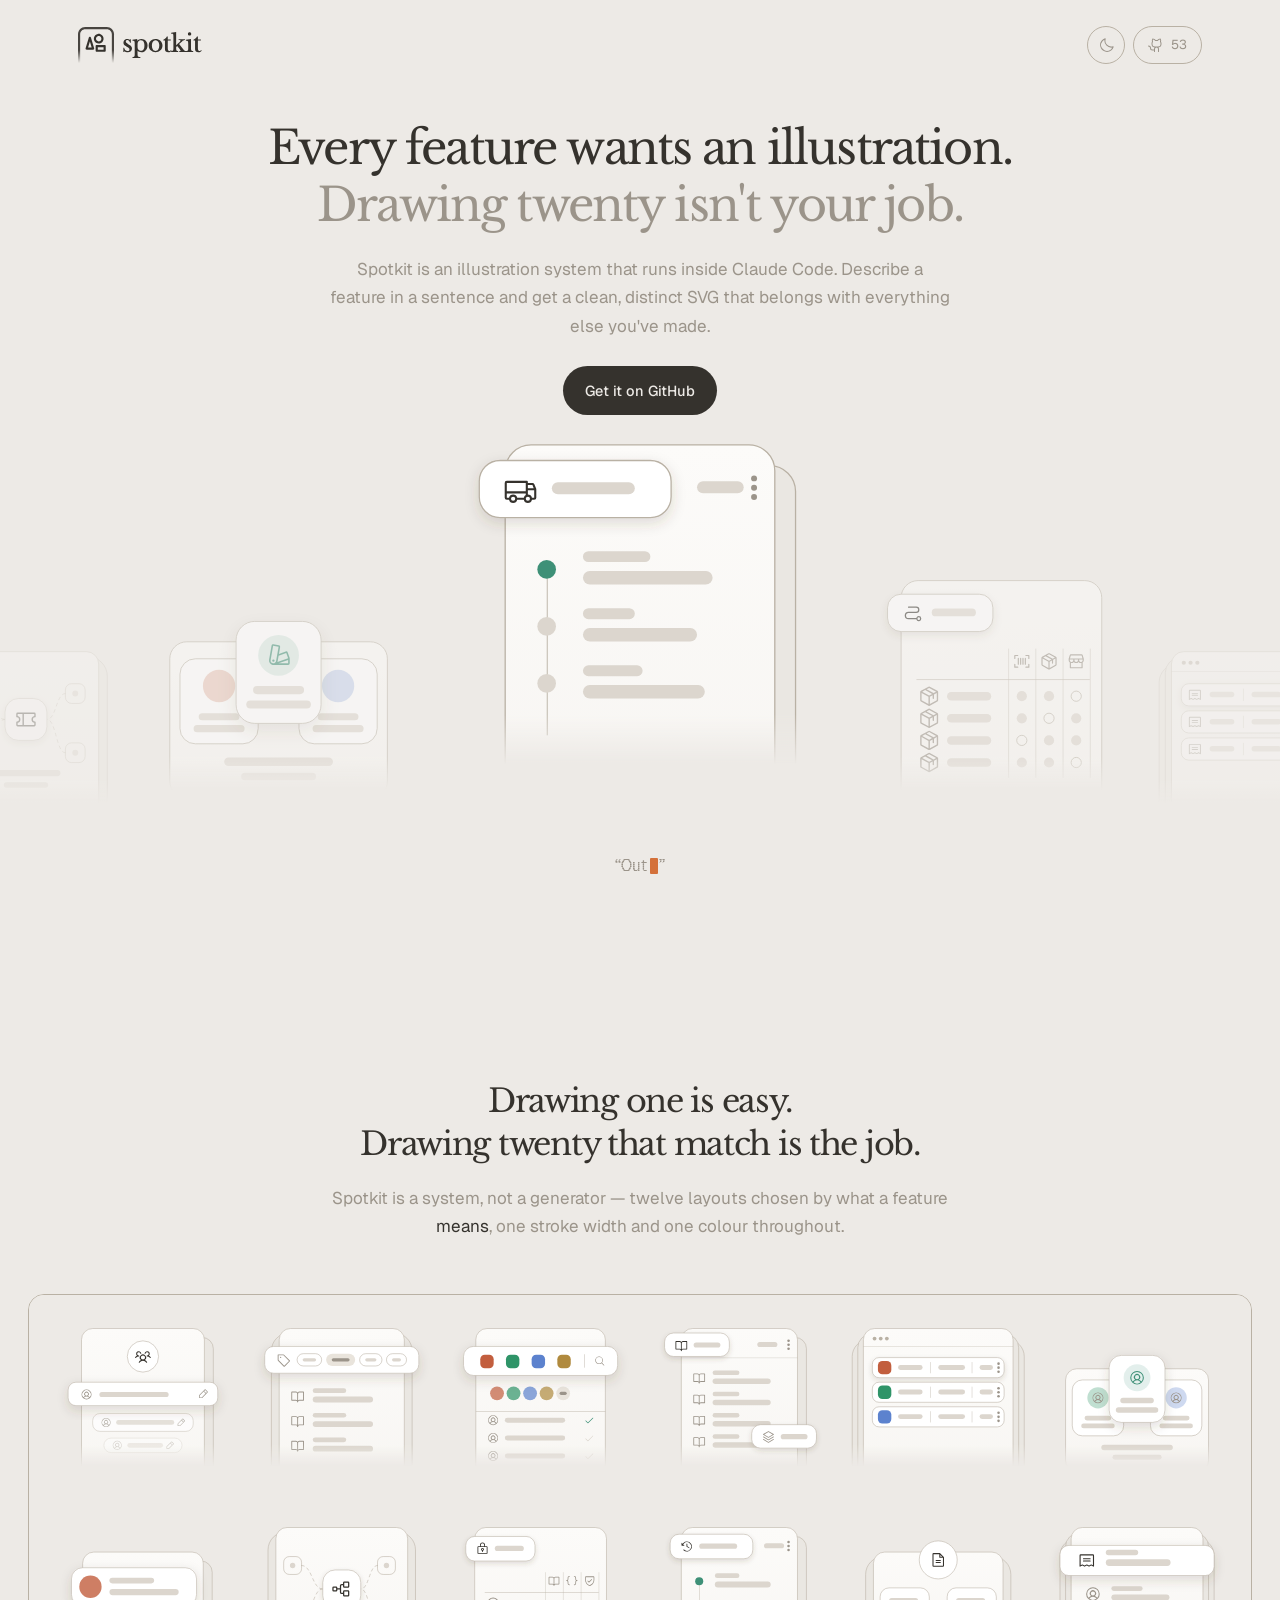
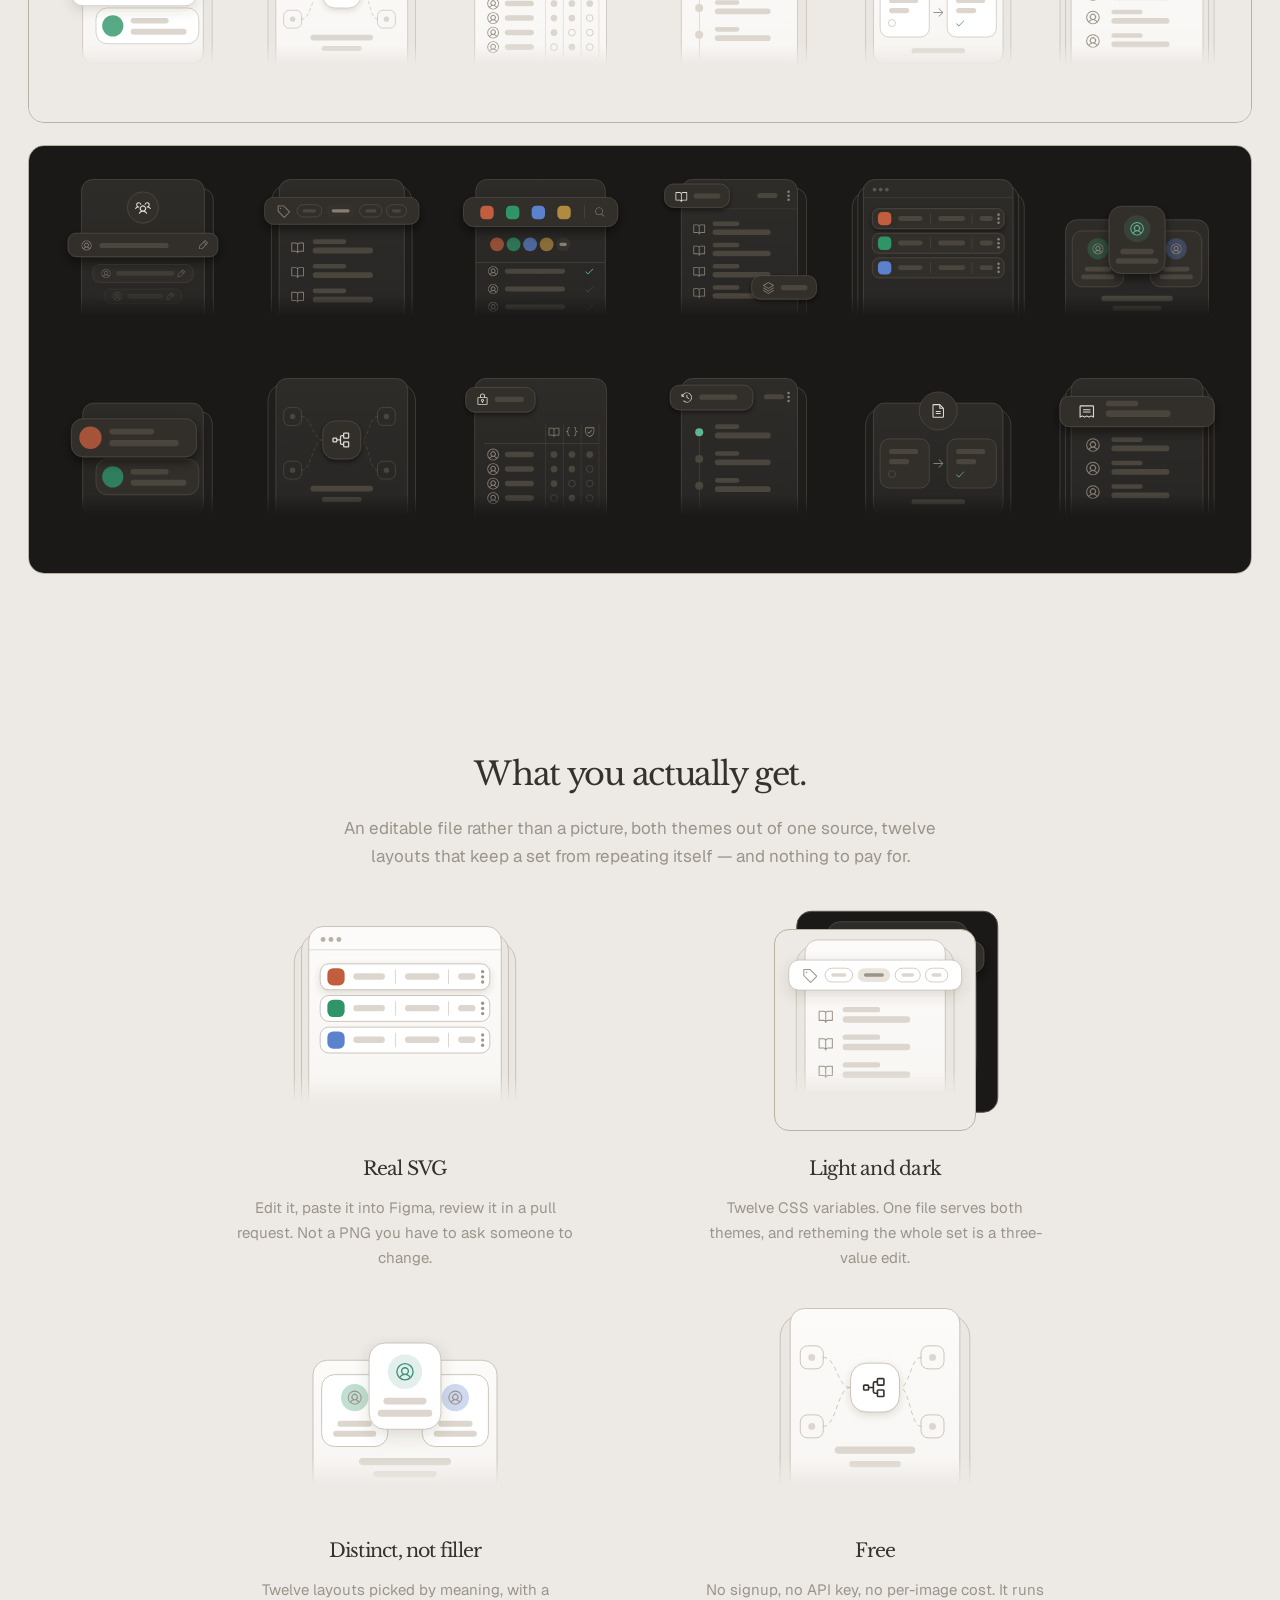
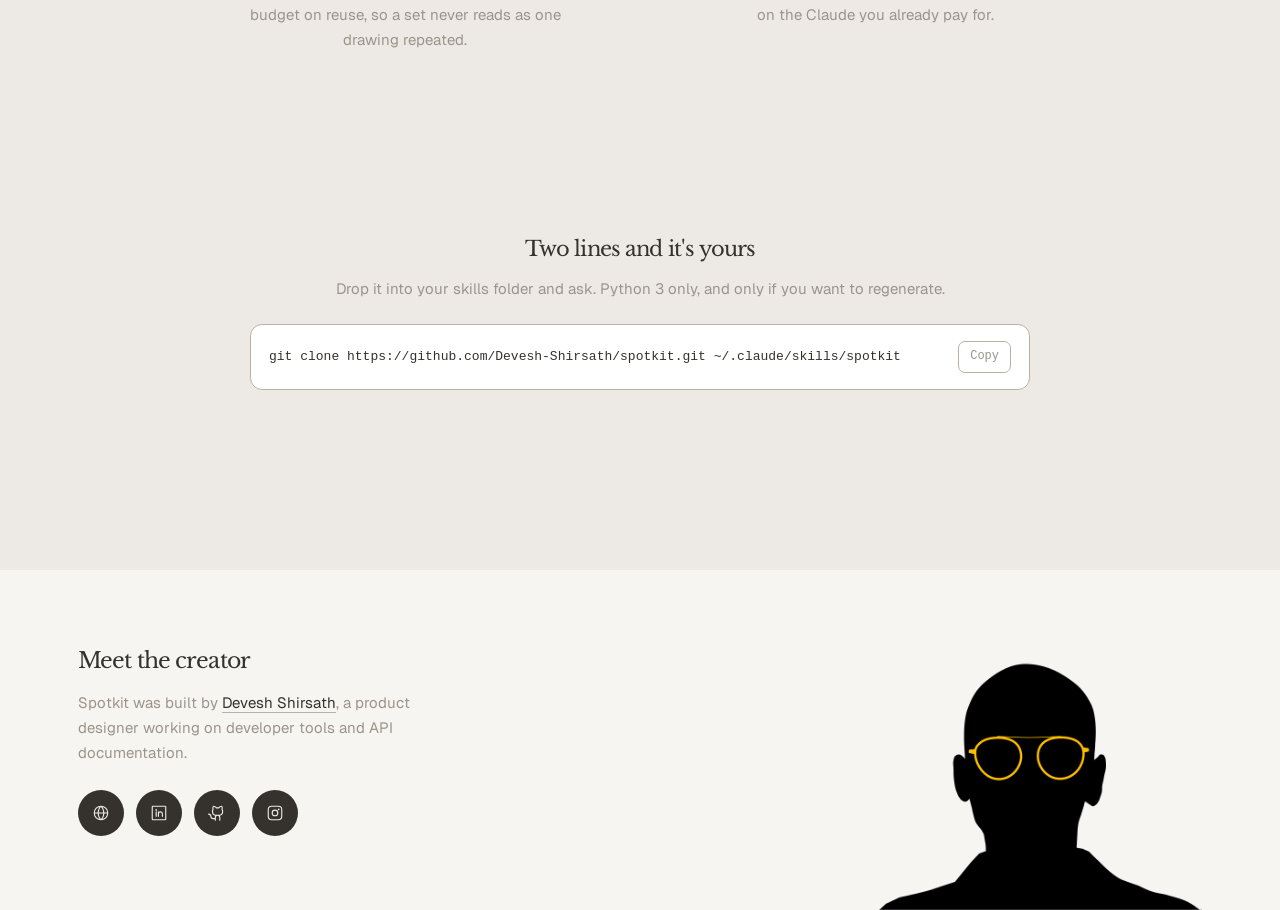
==== commit 99a85264: "Move the site URL to getspotkit.vercel.app spotkit.vercel.app belongs to an unrelated project.  Co-A" ====
--- a/site/index.html
+++ b/site/index.html
@@ -6,15 +6,15 @@
 <title>Spotkit — product illustrations from a sentence</title>
 <meta name="description" content="Spotkit is a Claude Code skill that turns a feature description into a minimal, abstract SVG product illustration — one that belongs to the same family as every other illustration in your product.">
 <meta name="author" content="Devesh Shirsath">
-<link rel="canonical" href="https://spot-kit.vercel.app">
+<link rel="canonical" href="https://getspotkit.vercel.app">
 <link rel="preconnect" href="https://fonts.googleapis.com">
 <link rel="preconnect" href="https://fonts.gstatic.com" crossorigin>
 <link href="https://fonts.googleapis.com/css2?family=Libre+Baskerville:wght@400;700&family=Geist:wght@300..700&display=swap" rel="stylesheet">
 <meta property="og:type" content="website">
 <meta property="og:title" content="Spotkit — product illustrations from a sentence">
 <meta property="og:description" content="Describe a feature. Get an SVG illustration that belongs to the same family as everything else you have made.">
-<meta property="og:url" content="https://spot-kit.vercel.app">
-<meta property="og:image" content="https://spot-kit.vercel.app/og.png">
+<meta property="og:url" content="https://getspotkit.vercel.app">
+<meta property="og:image" content="https://getspotkit.vercel.app/og.png">
 <meta name="twitter:card" content="summary_large_image">
 <meta name="twitter:creator" content="@deveshvs">
 <link rel="icon" href="favicon.svg" type="image/svg+xml">
@@ -25,7 +25,7 @@
   "alternateName": "Spotkit illustration skill",
   "applicationCategory": "DesignApplication",
   "operatingSystem": "Any",
-  "url": "https://spot-kit.vercel.app",
+  "url": "https://getspotkit.vercel.app",
   "codeRepository": "https://github.com/Devesh-Shirsath/spotkit",
   "license": "https://opensource.org/licenses/MIT",
   "description": "Spotkit is a Claude Code skill that turns a feature description into a minimal, abstract product illustration, written as deterministic SVG rather than generated as an image.",
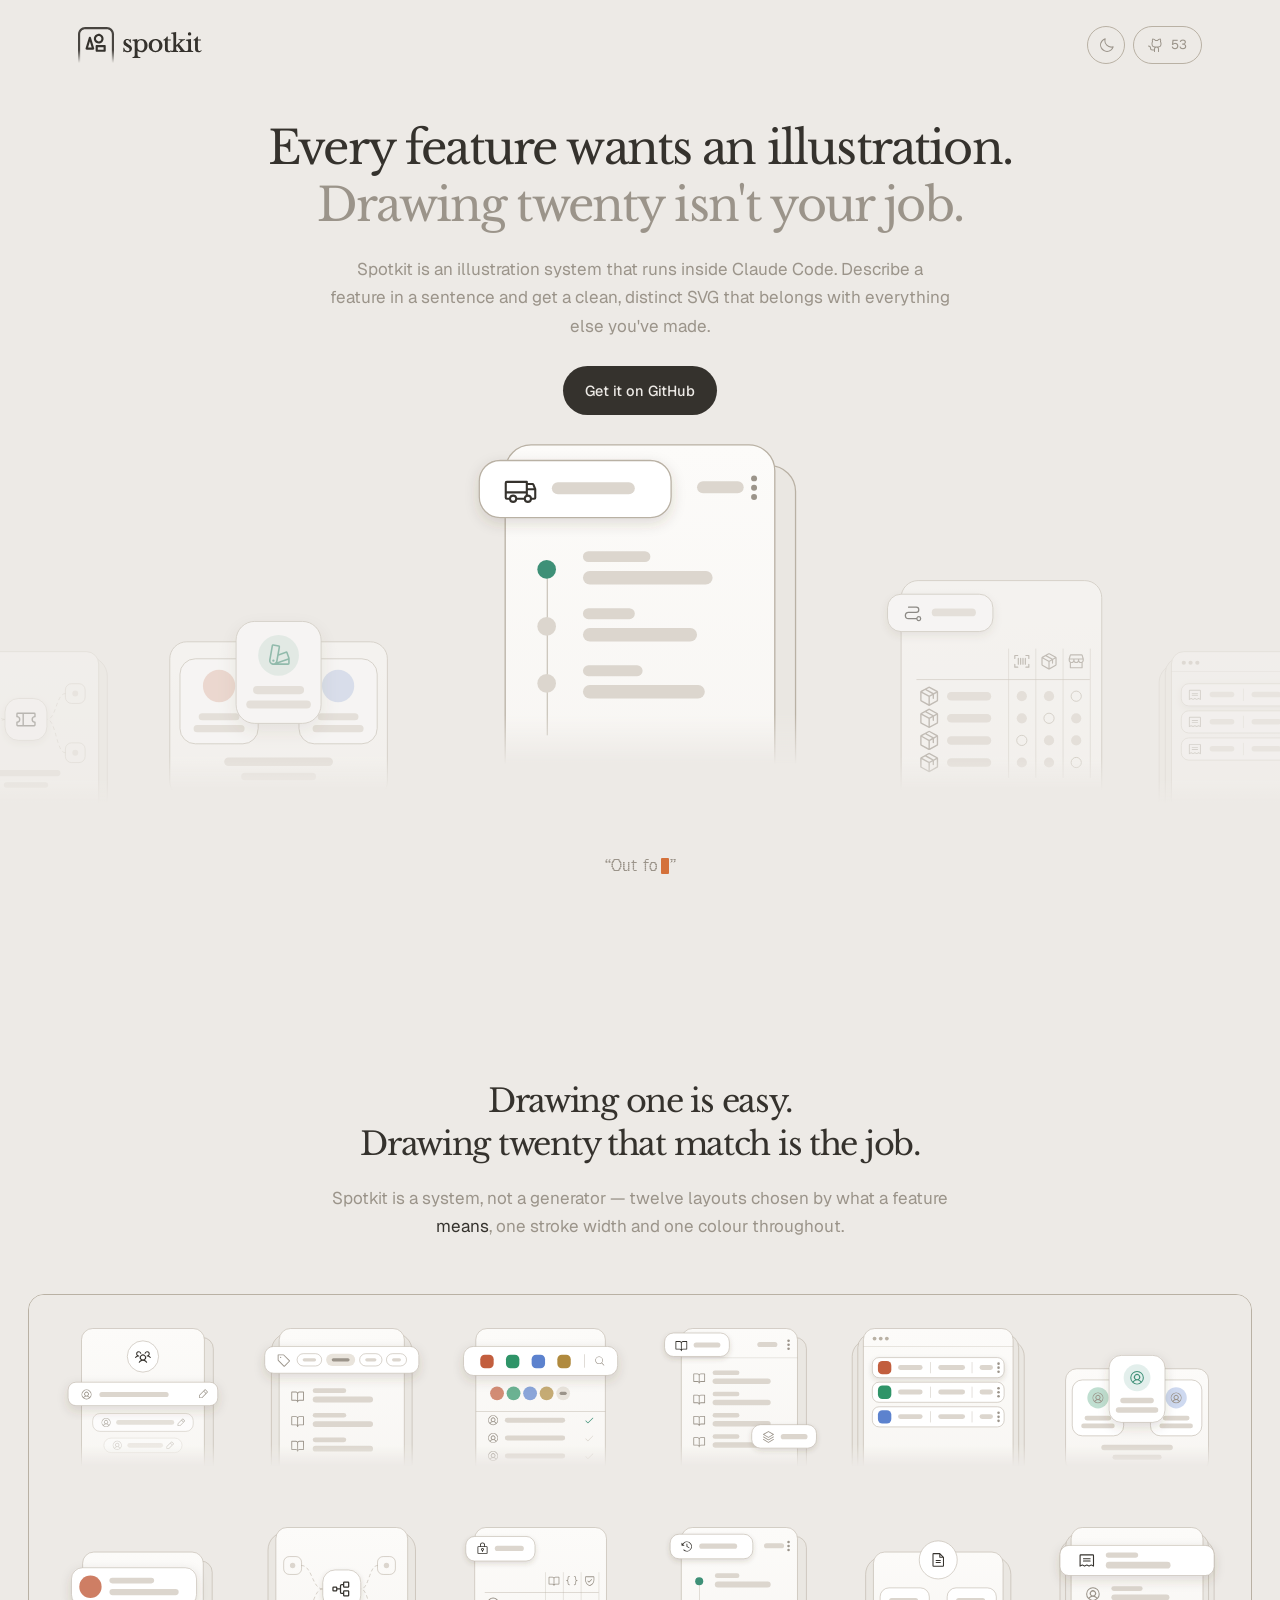
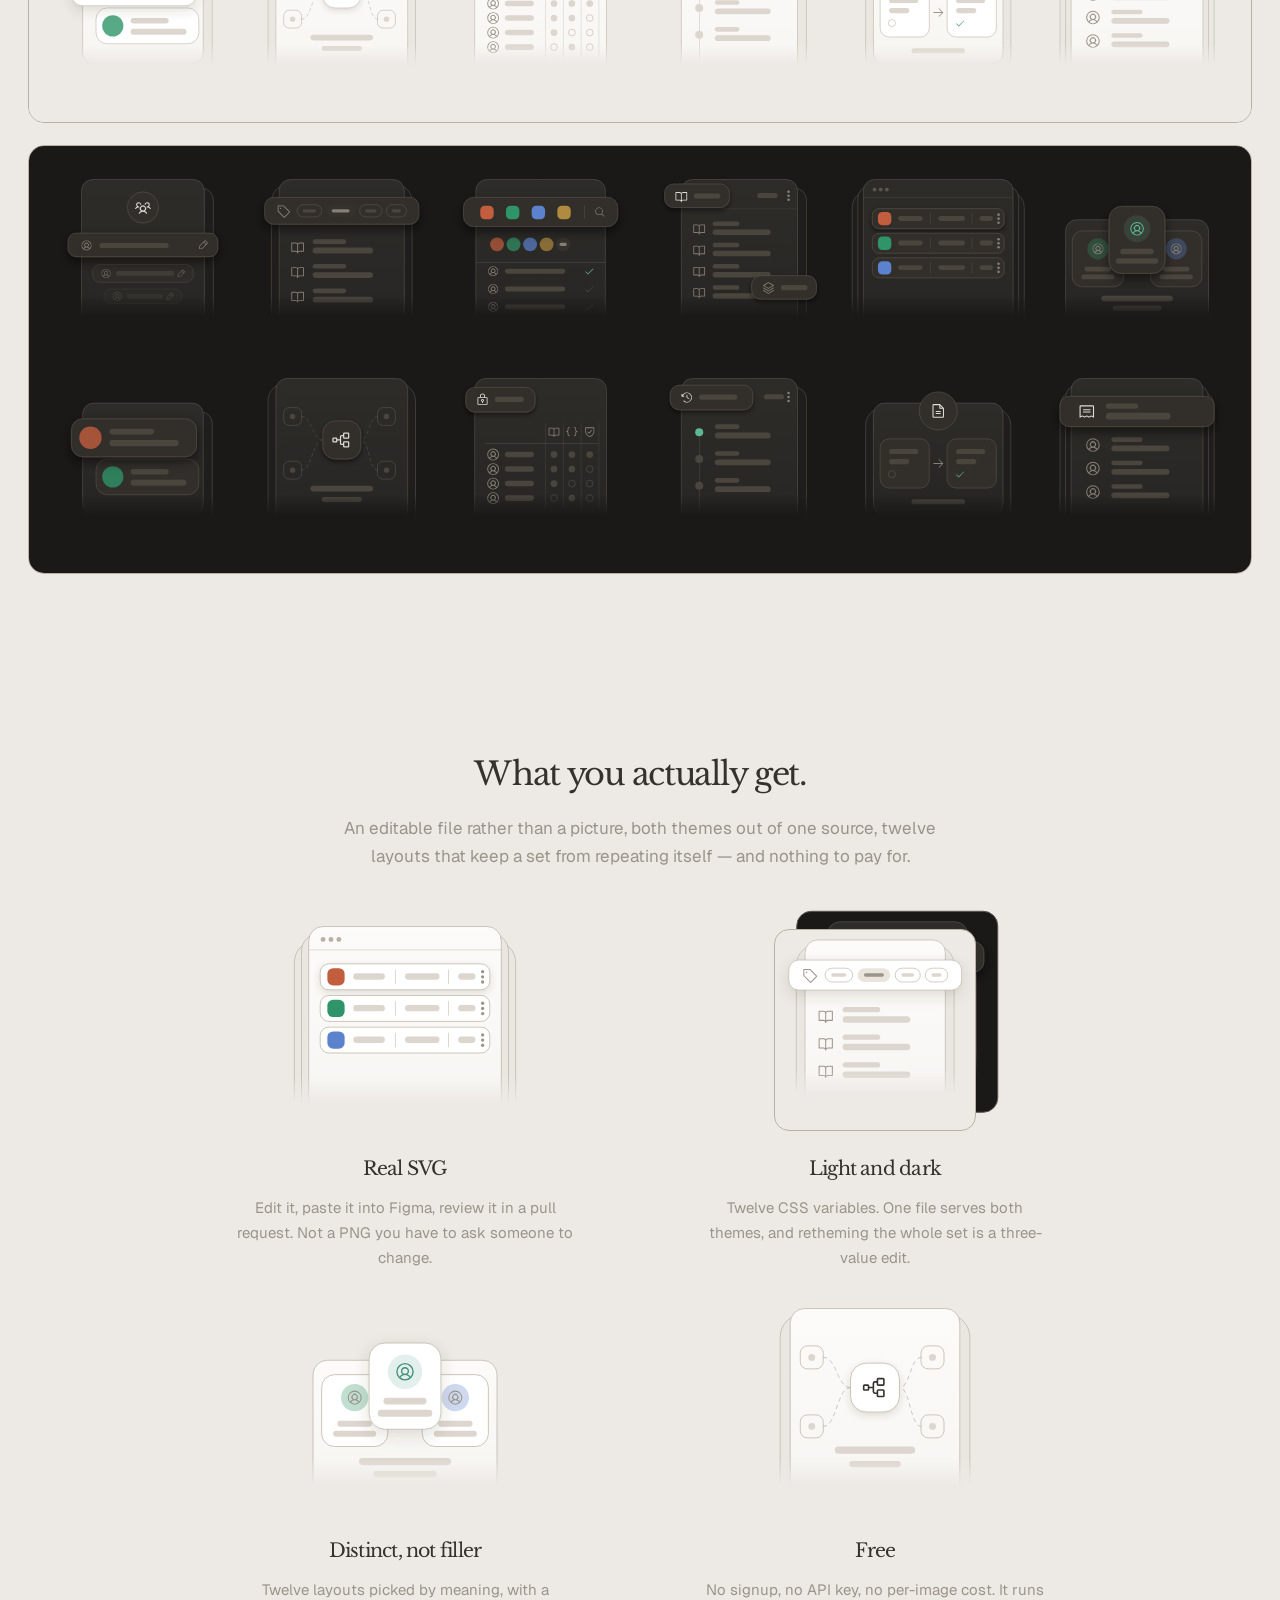
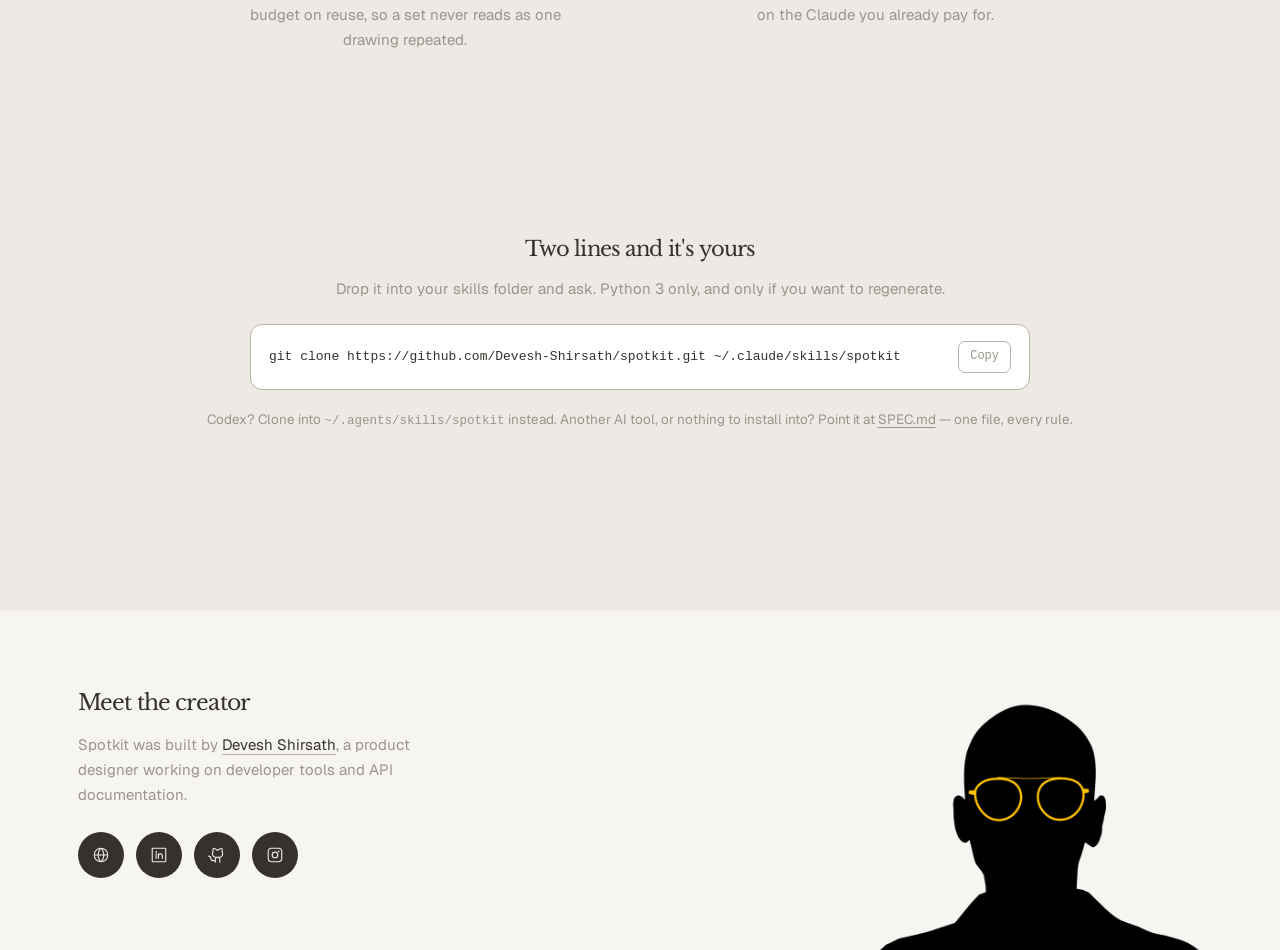
==== commit c1367fdb: "Make the skill work the same in any model The written spec had drifted from build.py: snippets in pr" ====
--- a/site/index.html
+++ b/site/index.html
@@ -57,7 +57,6 @@
   --il-fill:         #DCD6CE;
   --il-fill-soft:    #E9E4DC;
   --il-accent:       #3E9077;
-  --cursor:          #D4713A;
   --il-shadow-c:     #4A3F33;
   --il-shadow-o:     0.16;
 }
@@ -74,7 +73,6 @@
   --il-fill:         #4A463E;
   --il-fill-soft:    #35322D;
   --il-accent:       #5FB694;
-  --cursor:          #E08A4E;
   --il-shadow-c:     #000000;
   --il-shadow-o:     0.55;
 }
@@ -85,15 +83,13 @@
     --il-ghost:        #1F1E1C;
     --il-panel:        #262523;
     --il-panel-top:    #2E2C29;
-  --il-panel-top:    #2E2C29;
     --il-line:         #5C564D;
     --il-surface:      #322F2B;
-      --il-stroke:       #DDD9D3;
+    --il-stroke:       #DDD9D3;
     --il-stroke-soft:  #877F74;
     --il-fill:         #4A463E;
     --il-fill-soft:    #35322D;
     --il-accent:       #5FB694;
-    --cursor:          #E08A4E;
     --il-shadow-c:     #000000;
     --il-shadow-o:     0.55;
   }
@@ -121,6 +117,10 @@
   --pixel:    "Geist Pixel", ui-monospace, SFMono-Regular, Menlo, monospace;
   --sans:     "Geist", ui-sans-serif, -apple-system, "Segoe UI", Roboto, Helvetica, Arial, sans-serif;
 }
+/* site-only: the caret colour in the hero caption */
+:root, [data-theme="light"] { --cursor: #D4713A; }
+[data-theme="dark"] { --cursor: #E08A4E; }
+@media (prefers-color-scheme: dark) { :root:not([data-theme="light"]) { --cursor: #E08A4E; } }
 html { scroll-behavior: smooth; }
 
 /* Content settles in as it comes into view. The hero is deliberately excluded —
@@ -261,6 +261,9 @@
 .install { margin: clamp(120px, 20vh, 220px) 0 0; text-align:center; }
 .install h2, .foot h2 { font-family:var(--serif); font-weight:400; font-size:21px; letter-spacing:-.04em; margin:0 0 10px; }
 .install p { color:var(--ink-soft); margin:0 0 22px; font-size:15px; }
+.install p.alt { margin:18px 0 0; font-size:13.5px; }
+.install p.alt code { font-family:ui-monospace, SFMono-Regular, Menlo, monospace; font-size:12.5px; }
+.install p.alt a { color:inherit; text-underline-offset:3px; }
 .code {
   display:flex; align-items:center; gap:14px;
   border:1px solid var(--line); border-radius:12px; background:var(--card);
@@ -1239,6 +1242,9 @@
     <span id="cmd">git clone https://github.com/Devesh-Shirsath/spotkit.git ~/.claude/skills/spotkit</span>
     <button class="copy" id="copy" type="button">Copy</button>
   </div>
+  <p class="alt">Codex? Clone into <code>~/.agents/skills/spotkit</code> instead.
+  Another AI tool, or nothing to install into? Point it at
+  <a href="https://raw.githubusercontent.com/Devesh-Shirsath/spotkit/main/SPEC.md">SPEC.md</a> — one file, every rule.</p>
 </section>
 
 </div>
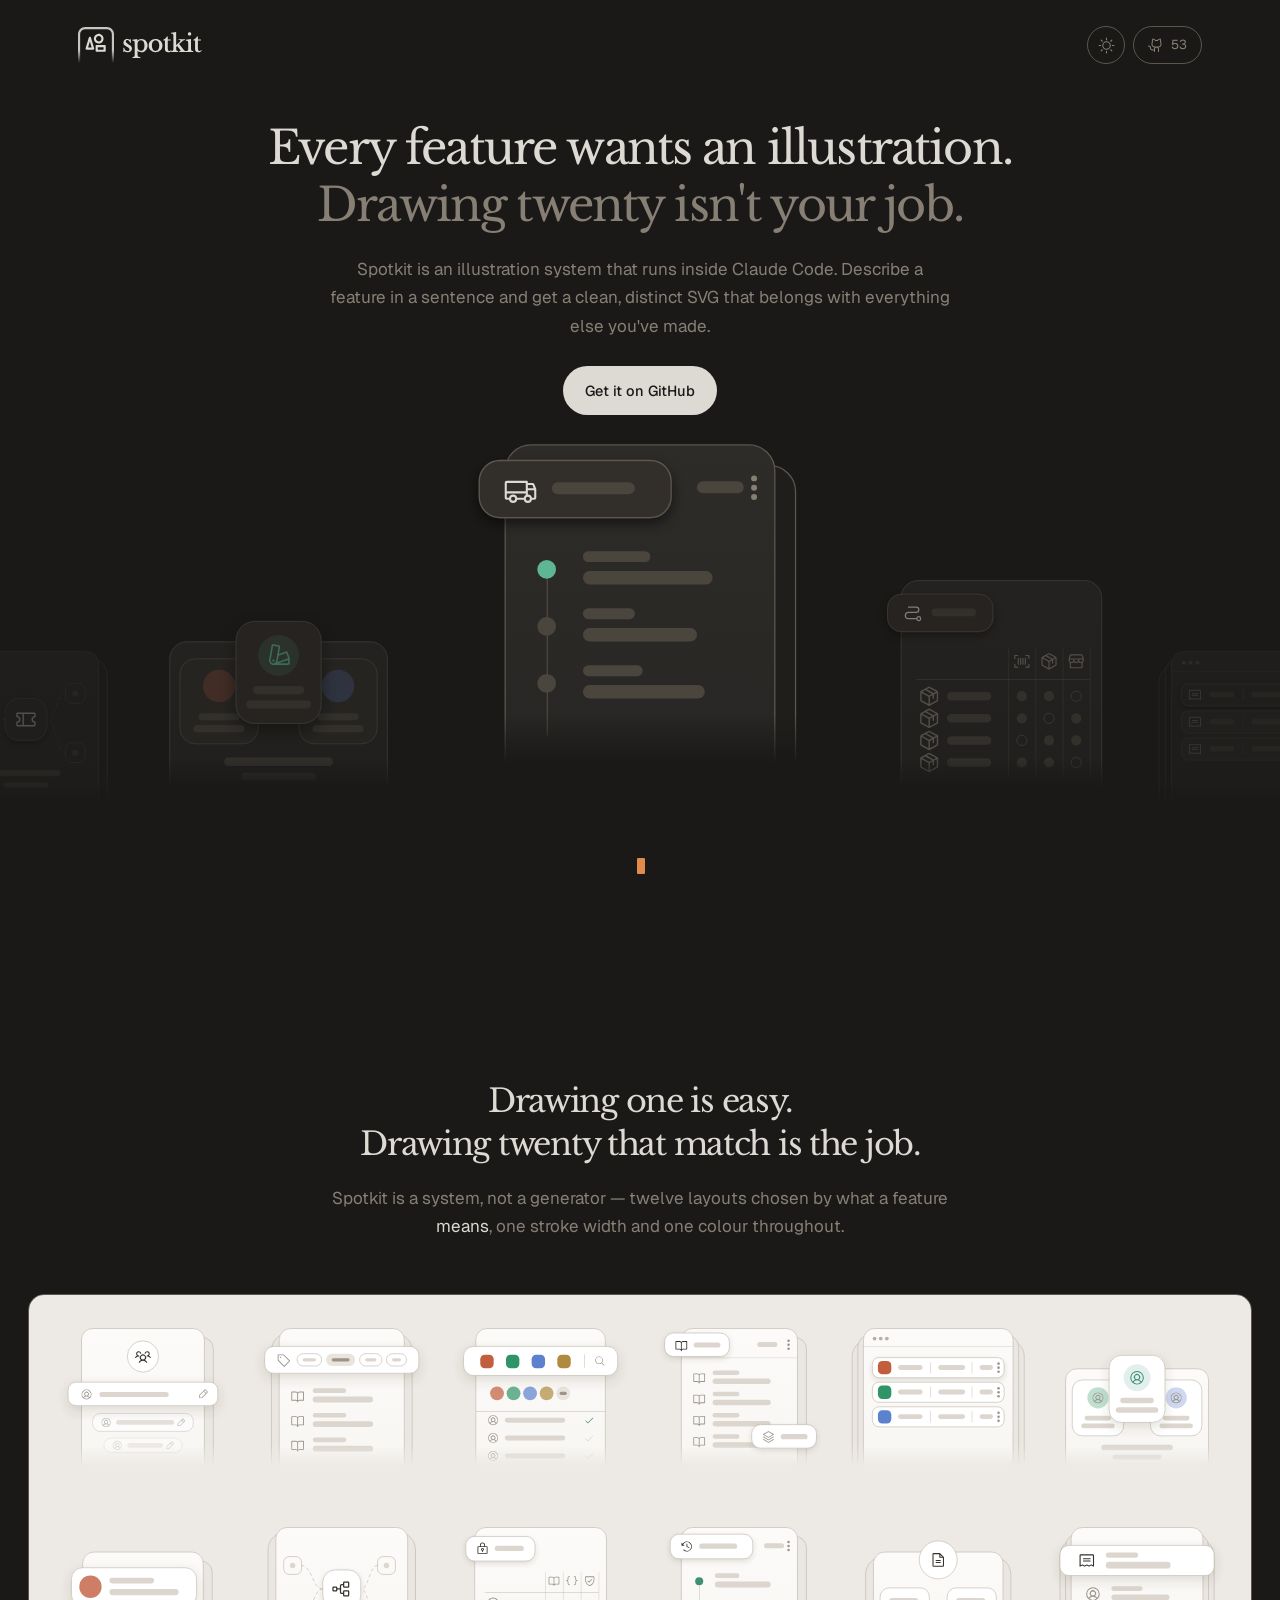
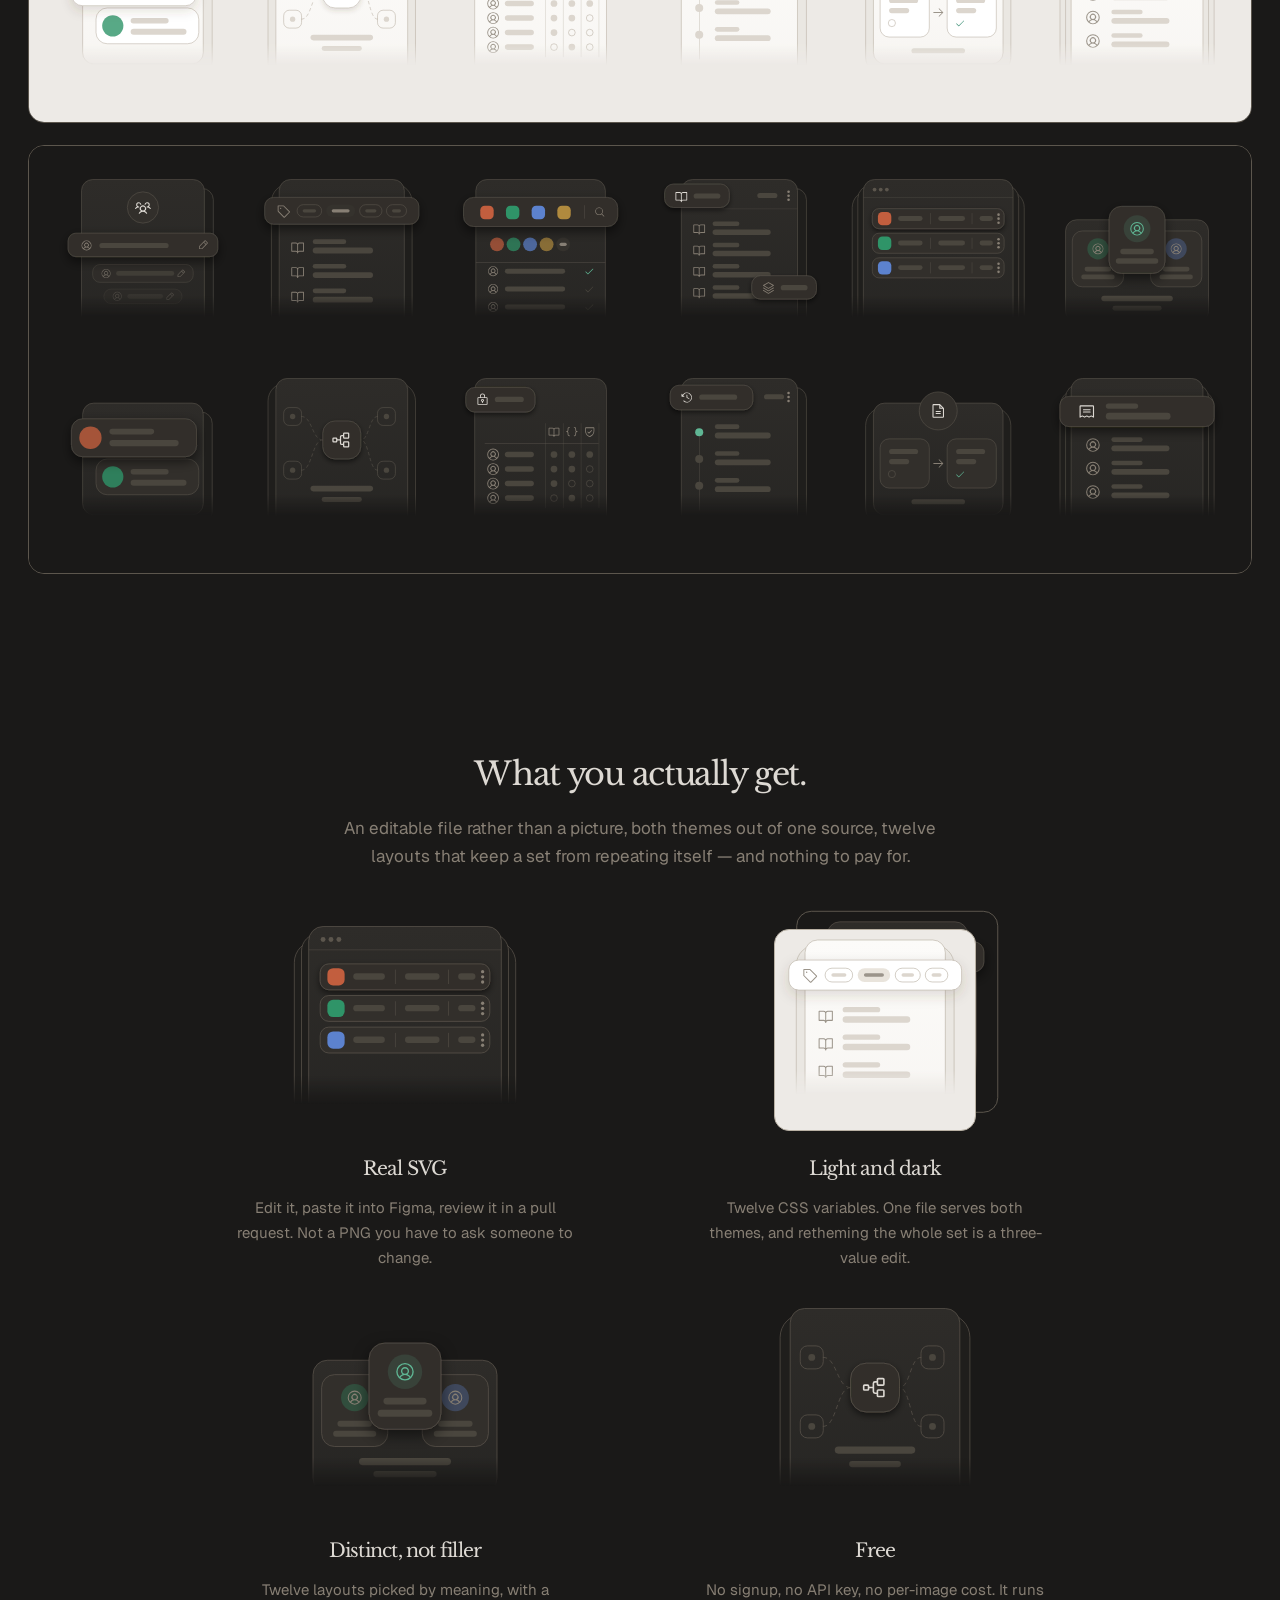
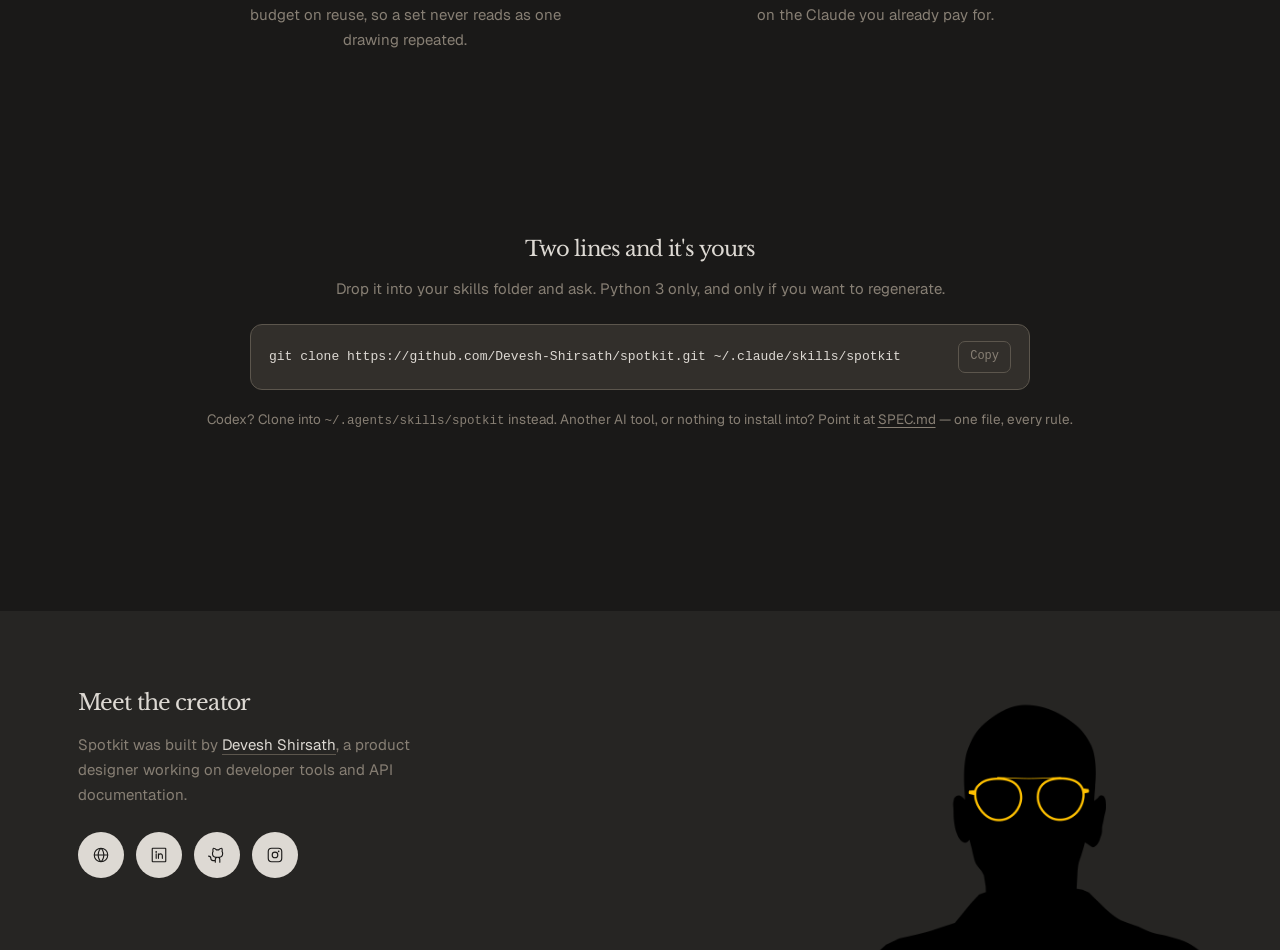
==== commit a9fd8506: "Open the site in dark mode Set data-theme="dark" on <html> so the first paint is already dark, and s" ====
--- a/site/index.html
+++ b/site/index.html
@@ -1,5 +1,5 @@
 <!doctype html>
-<html lang="en">
+<html lang="en" data-theme="dark">
 <head>
 <meta charset="utf-8">
 <meta name="viewport" content="width=device-width, initial-scale=1">
@@ -164,6 +164,7 @@
 .only-dark  { display:none; }
 [data-theme="dark"] .only-light { display:none; }
 [data-theme="dark"] .only-dark  { display:block; }
+[data-theme="dark"] { color-scheme: dark; }
 
 /* ---------- hero: one full fold ---------- */
 .fold { min-height: 100svh; display:flex; flex-direction:column; }
@@ -1353,7 +1354,7 @@
   // theme
   var btn = document.getElementById('theme');
   var root = document.documentElement;
-  var dark = false;   // the illustrations were designed light-first
+  var dark = root.getAttribute('data-theme') !== 'light';   // dark by default, set on <html>
   function paint() { root.setAttribute('data-theme', dark ? 'dark' : 'light'); }
   btn.addEventListener('click', function () { dark = !dark; paint(); });
   paint();
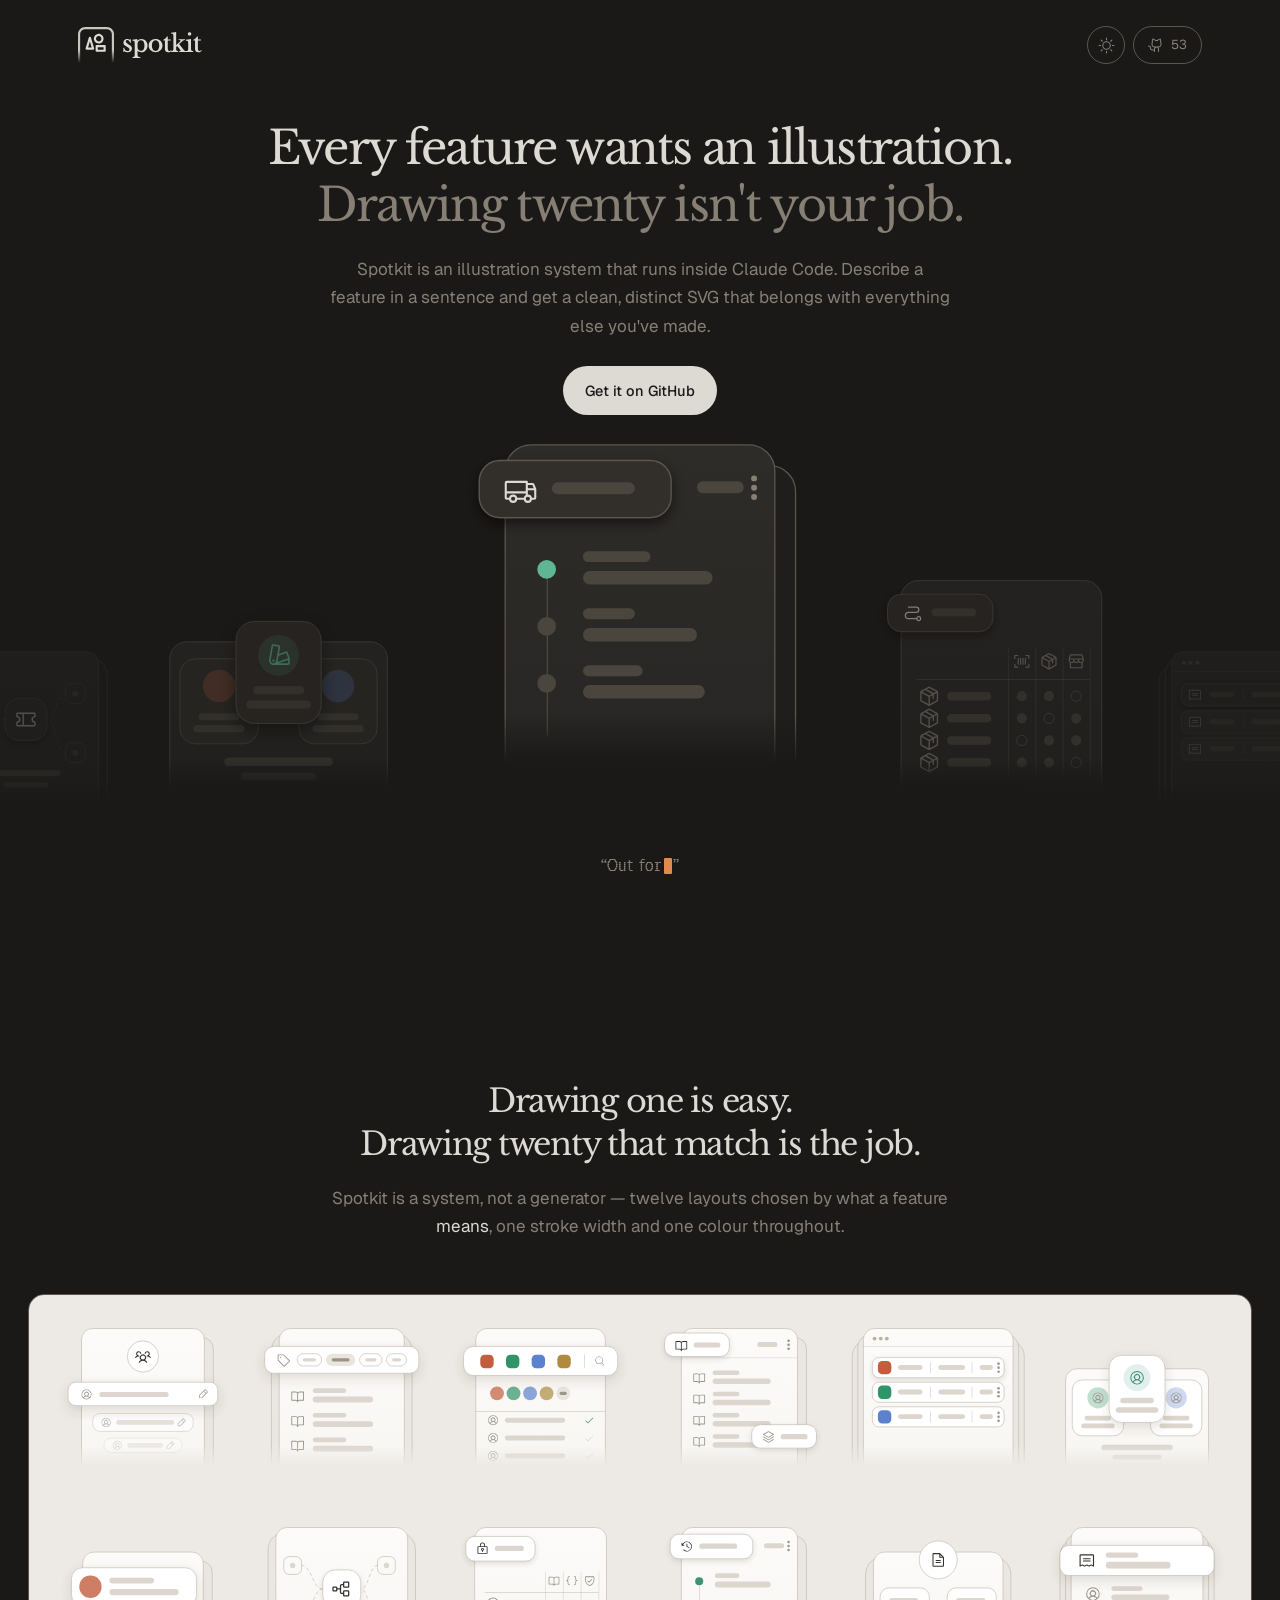
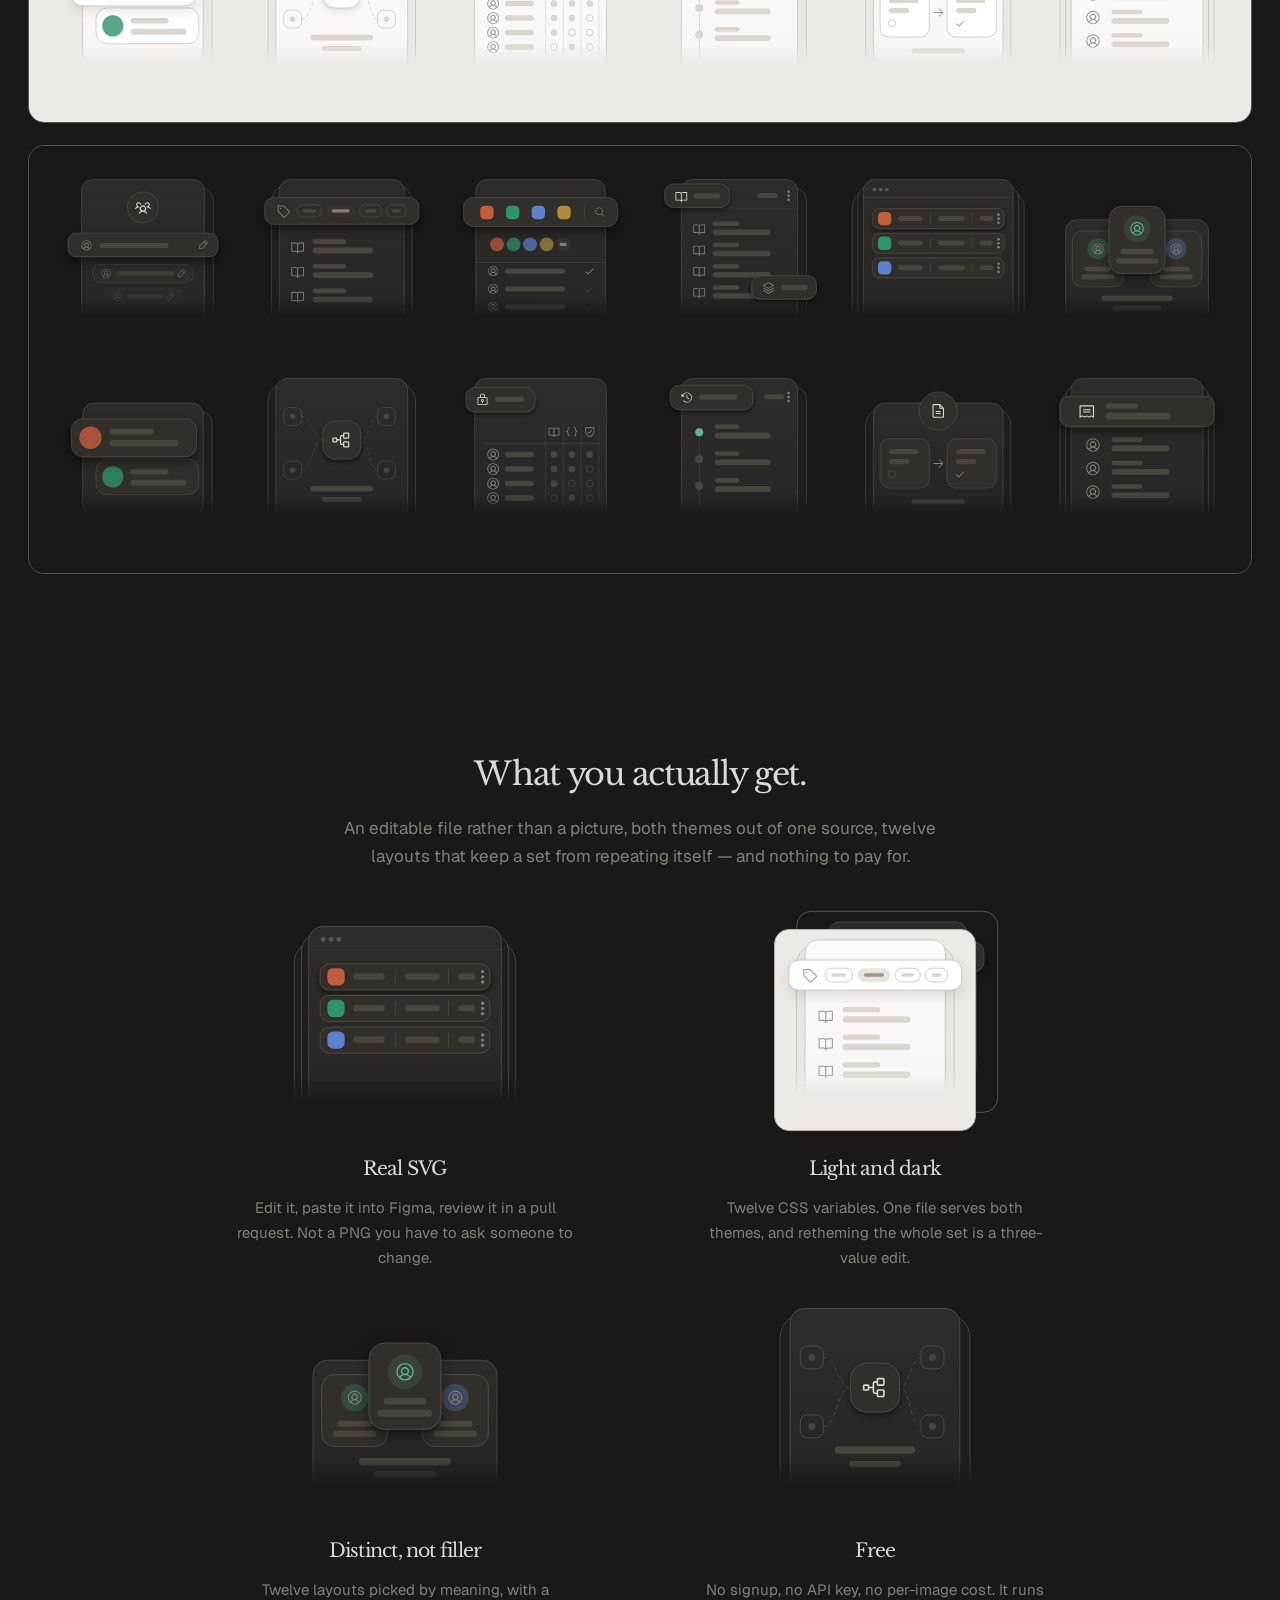
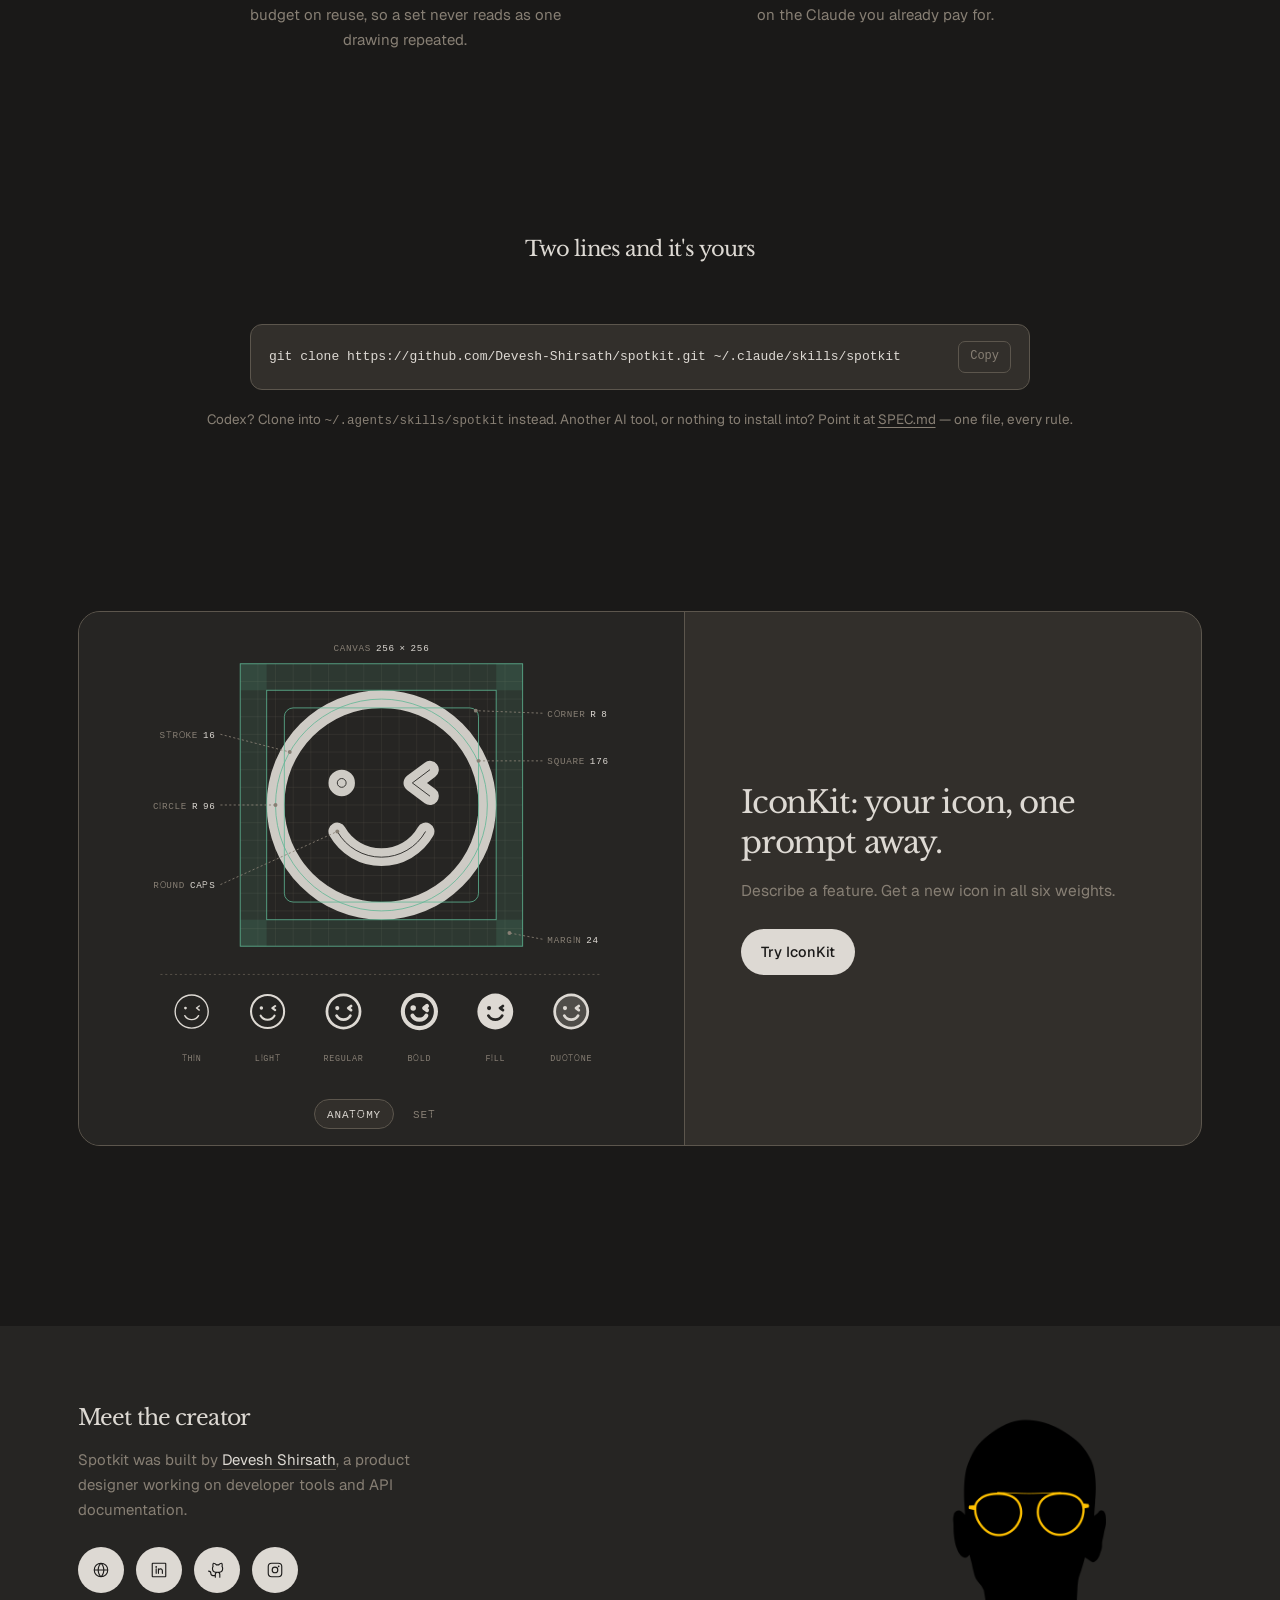
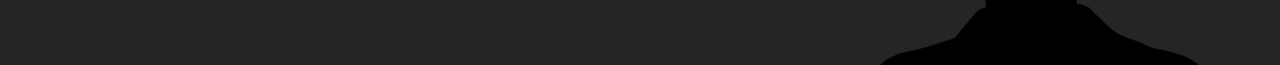
==== commit 9dbb343f: "Add IconKit: landing card and /iconkit page A card on the landing page and a page of its own at /ico" ====
--- a/site/index.html
+++ b/site/index.html
@@ -279,6 +279,72 @@
 }
 .copy:hover { color:var(--ink); }
 
+/* ---------- next: IconKit ---------- */
+.next { margin: clamp(120px, 20vh, 220px) 0 0; }
+.next-card {
+  display:grid; grid-template-columns: minmax(0, 1.08fr) minmax(0, .92fr);
+  border:1px solid var(--line); border-radius:22px; background:var(--card); overflow:hidden;
+}
+.next-art { position:relative; background:var(--il-panel); border-right:1px solid var(--line); padding:20px 20px 54px; }
+.next-art input { position:absolute; opacity:0; pointer-events:none; }
+.next-art svg { display:block; width:100%; height:auto; }
+.next-art .art-b, #ik-b:checked ~ .art-a { display:none; }
+#ik-b:checked ~ .art-b { display:block; }
+.next-tabs { position:absolute; left:0; right:0; bottom:16px; display:flex; justify-content:center; gap:6px; }
+.next-tabs label {
+  font-family:var(--pixel); font-size:11px; letter-spacing:.08em; text-transform:uppercase;
+  color:var(--ink-soft); border:1px solid transparent; border-radius:999px; padding:5px 12px; cursor:pointer;
+}
+#ik-a:checked ~ .next-tabs label[for="ik-a"], #ik-b:checked ~ .next-tabs label[for="ik-b"] {
+  color:var(--ink); border-color:var(--line); background:var(--card);
+}
+.next-art input:focus-visible ~ .next-tabs { outline:2px solid var(--il-accent); outline-offset:4px; border-radius:999px; }
+.next-text { padding: clamp(28px, 4.4vw, 60px); display:flex; flex-direction:column; justify-content:center; align-items:flex-start; }
+.next-eyebrow { font-family:var(--pixel); font-size:11.5px; letter-spacing:.1em; text-transform:uppercase; color:var(--il-accent); margin:0 0 18px; }
+.next-text h2 { font-family:var(--serif); font-weight:400; font-size:clamp(25px, 2.5vw, 31px); line-height:1.3; letter-spacing:-.04em; margin:0 0 16px; }
+.next-text p { color:var(--ink-soft); font-size:15.5px; line-height:1.6; margin:0 0 26px; max-width:430px; }
+.next-btn {
+  display:inline-flex; align-items:center; gap:9px; text-decoration:none;
+  background:var(--ink); color:var(--page); border-radius:999px; padding:11px 20px; font-size:14.5px; font-weight:500;
+}
+.next-btn:hover { opacity:.88; }
+.next-text small { display:block; margin-top:18px; font-size:12.5px; line-height:1.55; color:var(--ink-soft); max-width:400px; }
+@media (max-width: 860px) {
+  .next-card { grid-template-columns: 1fr; }
+  .next-art { border-right:0; border-bottom:1px solid var(--line); }
+}
+
+/* ---------- the /iconkit page ---------- */
+.ik-hero {
+  max-width:var(--max); margin:clamp(28px, 5vh, 64px) auto 0; padding:0 28px;
+  display:flex; flex-direction:column; align-items:center;
+}
+.ik-art { width:100%; max-width:600px; }
+.ik-art svg { display:block; width:100%; height:auto; }
+.ik-hero .next-text { padding:clamp(36px, 6vh, 64px) 0 0; align-items:center; text-align:center; }
+.ik-hero h1 { font-size:clamp(34px, 4.1vw, 56px); line-height:1.12; margin:0 0 18px; text-align:center; }
+.ik-hero .next-text p { font-size:17px; max-width:none; white-space:nowrap; }
+@media (max-width: 640px) { .ik-hero .next-text p { white-space:normal; } }
+.ik-hero .ik-row { justify-content:center; }
+.ik-row { display:flex; align-items:center; gap:18px; flex-wrap:wrap; }
+.ik-link { color:var(--ink-soft); font-size:14.5px; text-underline-offset:3px; }
+.ik-sec { margin: clamp(110px, 18vh, 200px) 0 0; }
+.ik-fig { margin:44px auto 0; max-width:960px; border:1px solid var(--line); border-radius:22px; background:var(--il-panel); padding:clamp(16px, 3vw, 40px); }
+.ik-fig svg { display:block; width:100%; height:auto; }
+.ik-grid { display:grid; grid-template-columns:repeat(3, minmax(0, 1fr)); gap:18px; margin-top:44px; }
+.ik-grid.four { grid-template-columns:repeat(4, minmax(0, 1fr)); }
+.ik-cell { border:1px solid var(--line); border-radius:16px; background:var(--card); padding:26px 24px 28px; }
+.ik-cell .n { font-family:var(--pixel); font-size:12px; letter-spacing:.1em; color:var(--il-accent); display:block; margin-bottom:16px; }
+.ik-cell .big { font-family:var(--serif); font-size:40px; letter-spacing:-.04em; line-height:1; display:block; margin-bottom:14px; color:var(--ink); }
+.ik-cell h3 { font-size:19px; margin:0 0 10px; }
+.ik-cell p { margin:0; color:var(--ink-soft); font-size:15px; line-height:1.6; }
+.ik-end .ik-row { justify-content:center; margin-top:26px; }
+@media (max-width: 860px) {
+  .ik-hero { grid-template-columns:1fr; }
+  .ik-grid, .ik-grid.four { grid-template-columns:1fr; }
+}
+@media (min-width: 861px) and (max-width: 1100px) { .ik-grid.four { grid-template-columns:repeat(2, minmax(0, 1fr)); } }
+
 /* ---------- footer ---------- */
 .foot {
   margin: clamp(120px, 20vh, 220px) 0 0; background: var(--il-panel); overflow: hidden;
@@ -1248,6 +1314,25 @@
   <a href="https://raw.githubusercontent.com/Devesh-Shirsath/spotkit/main/SPEC.md">SPEC.md</a> — one file, every rule.</p>
 </section>
 
+<section class="next" aria-labelledby="ik-title">
+  <div class="next-card">
+    <div class="next-art">
+      <input type="radio" name="ikart" id="ik-a" checked aria-label="Show the anatomy of an icon">
+      <input type="radio" name="ikart" id="ik-b" aria-label="Show a set of icons">
+      <div class="art-a"><svg xmlns="http://www.w3.org/2000/svg" viewBox="0 0 640 520" role="img" aria-label="Anatomy of an IconKit icon on the 256 grid, and its six weights"><path d="M180,36V356M160,56H480M200,36V356M160,76H480M220,36V356M160,96H480M240,36V356M160,116H480M260,36V356M160,136H480M280,36V356M160,156H480M300,36V356M160,176H480M320,36V356M160,196H480M340,36V356M160,216H480M360,36V356M160,236H480M380,36V356M160,256H480M400,36V356M160,276H480M420,36V356M160,296H480M440,36V356M160,316H480M460,36V356M160,336H480" fill="none" stroke="var(--il-line,#B9B1A4)" stroke-width=".6" opacity=".45"/><rect x="160" y="36" width="320" height="30" fill="var(--il-accent,#3E9077)" opacity=".13"/><rect x="160" y="326" width="320" height="30" fill="var(--il-accent,#3E9077)" opacity=".13"/><rect x="160" y="36" width="30" height="320" fill="var(--il-accent,#3E9077)" opacity=".13"/><rect x="450" y="36" width="30" height="320" fill="var(--il-accent,#3E9077)" opacity=".13"/><g transform="translate(160 36) scale(1.25)"><path d="M232,128A104,104,0,0,1,128,232A104,104,0,0,1,24,128A104,104,0,0,1,128,24A104,104,0,0,1,232,128ZM40,128A88,88,0,0,0,128,216A88,88,0,0,0,216,128A88,88,0,0,0,128,40A88,88,0,0,0,40,128ZM95,148.1A38,38,0,0,0,128,167.3A38,38,0,0,0,161,148.1A8,8,0,0,1,171.9,145A8,8,0,0,1,175,155.9A54,54,0,0,1,128,183.3A54,54,0,0,1,81,155.9A8,8,0,0,1,84,145A8,8,0,0,1,95,148.1ZM167.2,89.6A8,8,0,0,1,178.4,91.2A8,8,0,0,1,176.8,102.4L169.3,108L176.8,113.6A8,8,0,0,1,178.4,124.8A8,8,0,0,1,167.2,126.4L151.2,114.4A8,8,0,0,1,151.2,101.6L167.2,89.6ZM104,108A12,12,0,0,1,92,120A12,12,0,0,1,80,108A12,12,0,0,1,92,96A12,12,0,0,1,104,108Z" fill="var(--il-stroke,#35322D)" opacity=".92"/></g><rect x="160" y="36" width="320" height="320" fill="none" stroke="var(--il-accent,#3E9077)" stroke-width="1" opacity=".9"/><rect x="190" y="66" width="260" height="260" fill="none" stroke="var(--il-accent,#3E9077)" stroke-width="1" opacity=".9"/><circle cx="320" cy="196" r="120" fill="none" stroke="var(--il-accent,#3E9077)" stroke-width="1" opacity=".9"/><rect x="210" y="86" width="220" height="220" rx="10" fill="none" stroke="var(--il-accent,#3E9077)" stroke-width="1" opacity=".9"/><g transform="translate(160 36) scale(1.25)" fill="none" stroke="var(--il-panel,#E4E0DA)" stroke-width=".9" opacity=".9"><path d="M88,152a46,46,0,0,0,80,0"/><path d="M172,96L156,108L172,120"/><circle cx="92" cy="108" r="4"/></g><text x="320" y="22" text-anchor="middle" fill="var(--il-stroke-soft,#9B948A)" font-size="10.5" letter-spacing=".08em" style="font-family:var(--pixel,ui-monospace,Menlo,monospace)">CANVAS <tspan fill="var(--il-stroke,#35322D)">256 × 256</tspan></text><text x="132" y="120" text-anchor="end" fill="var(--il-stroke-soft,#9B948A)" font-size="10.5" letter-spacing=".08em" style="font-family:var(--pixel,ui-monospace,Menlo,monospace)">STROKE <tspan fill="var(--il-stroke,#35322D)">16</tspan></text><path d="M138,116L216.125,136" fill="none" stroke="var(--il-stroke-soft,#9B948A)" stroke-width="1" stroke-dasharray="1.5 3.5" stroke-linecap="round"/><circle cx="216.125" cy="136" r="2.2" fill="var(--il-stroke-soft,#9B948A)"/><text x="132" y="200" text-anchor="end" fill="var(--il-stroke-soft,#9B948A)" font-size="10.5" letter-spacing=".08em" style="font-family:var(--pixel,ui-monospace,Menlo,monospace)">CIRCLE <tspan fill="var(--il-stroke,#35322D)">R 96</tspan></text><path d="M138,196L200,196" fill="none" stroke="var(--il-stroke-soft,#9B948A)" stroke-width="1" stroke-dasharray="1.5 3.5" stroke-linecap="round"/><circle cx="200" cy="196" r="2.2" fill="var(--il-stroke-soft,#9B948A)"/><text x="132" y="290" text-anchor="end" fill="var(--il-stroke-soft,#9B948A)" font-size="10.5" letter-spacing=".08em" style="font-family:var(--pixel,ui-monospace,Menlo,monospace)">ROUND <tspan fill="var(--il-stroke,#35322D)">CAPS</tspan></text><path d="M138,286L270,226" fill="none" stroke="var(--il-stroke-soft,#9B948A)" stroke-width="1" stroke-dasharray="1.5 3.5" stroke-linecap="round"/><circle cx="270" cy="226" r="2.2" fill="var(--il-stroke-soft,#9B948A)"/><text x="508" y="96" text-anchor="start" fill="var(--il-stroke-soft,#9B948A)" font-size="10.5" letter-spacing=".08em" style="font-family:var(--pixel,ui-monospace,Menlo,monospace)">CORNER <tspan fill="var(--il-stroke,#35322D)">R 8</tspan></text><path d="M502,92L426.875,89.125" fill="none" stroke="var(--il-stroke-soft,#9B948A)" stroke-width="1" stroke-dasharray="1.5 3.5" stroke-linecap="round"/><circle cx="426.875" cy="89.125" r="2.2" fill="var(--il-stroke-soft,#9B948A)"/><text x="508" y="150" text-anchor="start" fill="var(--il-stroke-soft,#9B948A)" font-size="10.5" letter-spacing=".08em" style="font-family:var(--pixel,ui-monospace,Menlo,monospace)">SQUARE <tspan fill="var(--il-stroke,#35322D)">176</tspan></text><path d="M502,146L430,146" fill="none" stroke="var(--il-stroke-soft,#9B948A)" stroke-width="1" stroke-dasharray="1.5 3.5" stroke-linecap="round"/><circle cx="430" cy="146" r="2.2" fill="var(--il-stroke-soft,#9B948A)"/><text x="508" y="352" text-anchor="start" fill="var(--il-stroke-soft,#9B948A)" font-size="10.5" letter-spacing=".08em" style="font-family:var(--pixel,ui-monospace,Menlo,monospace)">MARGIN <tspan fill="var(--il-stroke,#35322D)">24</tspan></text><path d="M502,348L465,341" fill="none" stroke="var(--il-stroke-soft,#9B948A)" stroke-width="1" stroke-dasharray="1.5 3.5" stroke-linecap="round"/><circle cx="465" cy="341" r="2.2" fill="var(--il-stroke-soft,#9B948A)"/><g transform="translate(105 430) scale(0.1953) translate(-128 -128)" fill="var(--il-stroke,#35322D)"><path d="M228,128A100,100,0,0,1,128,228A100,100,0,0,1,28,128A100,100,0,0,1,128,28A100,100,0,0,1,228,128ZM36,128A92,92,0,0,0,128,220A92,92,0,0,0,220,128A92,92,0,0,0,128,36A92,92,0,0,0,36,128ZM91.5,150A42,42,0,0,0,128,171.3A42,42,0,0,0,164.5,150A4,4,0,0,1,170,148.5A4,4,0,0,1,171.5,154A50,50,0,0,1,128,179.3A50,50,0,0,1,84.5,154A4,4,0,0,1,86,148.5A4,4,0,0,1,91.5,150ZM169.6,92.8A4,4,0,0,1,175.2,93.6A4,4,0,0,1,174.4,99.2L162.7,108L174.4,116.8A4,4,0,0,1,175.2,122.4A4,4,0,0,1,169.6,123.2L153.6,111.2A4,4,0,0,1,153.6,104.8L169.6,92.8ZM100,108A8,8,0,0,1,92,116A8,8,0,0,1,84,108A8,8,0,0,1,92,100A8,8,0,0,1,100,108Z"/></g><text x="105" y="486" text-anchor="middle" fill="var(--il-stroke-soft,#9B948A)" font-size="9.5" letter-spacing=".08em" style="font-family:var(--pixel,ui-monospace,Menlo,monospace)">THIN</text><g transform="translate(191 430) scale(0.1953) translate(-128 -128)" fill="var(--il-stroke,#35322D)"><path d="M230,128A102,102,0,0,1,128,230A102,102,0,0,1,26,128A102,102,0,0,1,128,26A102,102,0,0,1,230,128ZM38,128A90,90,0,0,0,128,218A90,90,0,0,0,218,128A90,90,0,0,0,128,38A90,90,0,0,0,38,128ZM93.2,149A40,40,0,0,0,128,169.3A40,40,0,0,0,162.8,149A6,6,0,0,1,171,146.8A6,6,0,0,1,173.2,155A52,52,0,0,1,128,181.3A52,52,0,0,1,82.8,155A6,6,0,0,1,85,146.8A6,6,0,0,1,93.2,149ZM168.4,91.2A6,6,0,0,1,176.8,92.4A6,6,0,0,1,175.6,100.8L166,108L175.6,115.2A6,6,0,0,1,176.8,123.6A6,6,0,0,1,168.4,124.8L152.4,112.8A6,6,0,0,1,152.4,103.2L168.4,91.2ZM102,108A10,10,0,0,1,92,118A10,10,0,0,1,82,108A10,10,0,0,1,92,98A10,10,0,0,1,102,108Z"/></g><text x="191" y="486" text-anchor="middle" fill="var(--il-stroke-soft,#9B948A)" font-size="9.5" letter-spacing=".08em" style="font-family:var(--pixel,ui-monospace,Menlo,monospace)">LIGHT</text><g transform="translate(277 430) scale(0.1953) translate(-128 -128)" fill="var(--il-stroke,#35322D)"><path d="M232,128A104,104,0,0,1,128,232A104,104,0,0,1,24,128A104,104,0,0,1,128,24A104,104,0,0,1,232,128ZM40,128A88,88,0,0,0,128,216A88,88,0,0,0,216,128A88,88,0,0,0,128,40A88,88,0,0,0,40,128ZM95,148.1A38,38,0,0,0,128,167.3A38,38,0,0,0,161,148.1A8,8,0,0,1,171.9,145A8,8,0,0,1,175,155.9A54,54,0,0,1,128,183.3A54,54,0,0,1,81,155.9A8,8,0,0,1,84,145A8,8,0,0,1,95,148.1ZM167.2,89.6A8,8,0,0,1,178.4,91.2A8,8,0,0,1,176.8,102.4L169.3,108L176.8,113.6A8,8,0,0,1,178.4,124.8A8,8,0,0,1,167.2,126.4L151.2,114.4A8,8,0,0,1,151.2,101.6L167.2,89.6ZM104,108A12,12,0,0,1,92,120A12,12,0,0,1,80,108A12,12,0,0,1,92,96A12,12,0,0,1,104,108Z"/></g><text x="277" y="486" text-anchor="middle" fill="var(--il-stroke-soft,#9B948A)" font-size="9.5" letter-spacing=".08em" style="font-family:var(--pixel,ui-monospace,Menlo,monospace)">REGULAR</text><g transform="translate(363 430) scale(0.1953) translate(-128 -128)" fill="var(--il-stroke,#35322D)"><path d="M236,128A108,108,0,0,1,128,236A108,108,0,0,1,20,128A108,108,0,0,1,128,20A108,108,0,0,1,236,128ZM44,128A84,84,0,0,0,128,212A84,84,0,0,0,212,128A84,84,0,0,0,128,44A84,84,0,0,0,44,128ZM98.4,146.1A34,34,0,0,0,128,163.3A34,34,0,0,0,157.6,146.1A12,12,0,0,1,173.9,141.6A12,12,0,0,1,178.4,157.9A58,58,0,0,1,128,187.3A58,58,0,0,1,77.6,157.9A12,12,0,0,1,82.1,141.6A12,12,0,0,1,98.4,146.1ZM164.8,86.4A12,12,0,0,1,181.6,88.8A12,12,0,0,1,179.2,105.6L176,108L179.2,110.4A12,12,0,0,1,181.6,127.2A12,12,0,0,1,164.8,129.6L148.8,117.6A12,12,0,0,1,148.8,98.4L164.8,86.4ZM108,108A16,16,0,0,1,92,124A16,16,0,0,1,76,108A16,16,0,0,1,92,92A16,16,0,0,1,108,108Z"/></g><text x="363" y="486" text-anchor="middle" fill="var(--il-stroke-soft,#9B948A)" font-size="9.5" letter-spacing=".08em" style="font-family:var(--pixel,ui-monospace,Menlo,monospace)">BOLD</text><g transform="translate(449 430) scale(0.1953) translate(-128 -128)" fill="var(--il-stroke,#35322D)"><path d="M232,128A104,104,0,0,1,128,232A104,104,0,0,1,24,128A104,104,0,0,1,128,24A104,104,0,0,1,232,128ZM95,148.1A8,8,0,0,0,84,145A8,8,0,0,0,81,155.9A54,54,0,0,0,128,183.3A54,54,0,0,0,175,155.9A8,8,0,0,0,171.9,145A8,8,0,0,0,161,148.1A38,38,0,0,1,128,167.3A38,38,0,0,1,95,148.1ZM167.2,89.6L151.2,101.6A8,8,0,0,0,151.2,114.4L167.2,126.4A8,8,0,0,0,178.4,124.8A8,8,0,0,0,176.8,113.6L169.3,108L176.8,102.4A8,8,0,0,0,178.4,91.2A8,8,0,0,0,167.2,89.6ZM80,108A12,12,0,0,0,92,120A12,12,0,0,0,104,108A12,12,0,0,0,92,96A12,12,0,0,0,80,108Z"/></g><text x="449" y="486" text-anchor="middle" fill="var(--il-stroke-soft,#9B948A)" font-size="9.5" letter-spacing=".08em" style="font-family:var(--pixel,ui-monospace,Menlo,monospace)">FILL</text><g transform="translate(535 430) scale(0.1953) translate(-128 -128)" fill="var(--il-stroke,#35322D)"><path d="M224,128A96,96,0,0,1,128,224A96,96,0,0,1,32,128A96,96,0,0,1,128,32A96,96,0,0,1,224,128Z" opacity=".22"/><path d="M232,128A104,104,0,0,1,128,232A104,104,0,0,1,24,128A104,104,0,0,1,128,24A104,104,0,0,1,232,128ZM40,128A88,88,0,0,0,128,216A88,88,0,0,0,216,128A88,88,0,0,0,128,40A88,88,0,0,0,40,128ZM95,148.1A38,38,0,0,0,128,167.3A38,38,0,0,0,161,148.1A8,8,0,0,1,171.9,145A8,8,0,0,1,175,155.9A54,54,0,0,1,128,183.3A54,54,0,0,1,81,155.9A8,8,0,0,1,84,145A8,8,0,0,1,95,148.1ZM167.2,89.6A8,8,0,0,1,178.4,91.2A8,8,0,0,1,176.8,102.4L169.3,108L176.8,113.6A8,8,0,0,1,178.4,124.8A8,8,0,0,1,167.2,126.4L151.2,114.4A8,8,0,0,1,151.2,101.6L167.2,89.6ZM104,108A12,12,0,0,1,92,120A12,12,0,0,1,80,108A12,12,0,0,1,92,96A12,12,0,0,1,104,108Z"/></g><text x="535" y="486" text-anchor="middle" fill="var(--il-stroke-soft,#9B948A)" font-size="9.5" letter-spacing=".08em" style="font-family:var(--pixel,ui-monospace,Menlo,monospace)">DUOTONE</text><path d="M70,388H570" stroke="var(--il-line,#B9B1A4)" stroke-width="1" stroke-dasharray="1.5 4" stroke-linecap="round"/></svg>
+</div>
+      <div class="art-b"><svg xmlns="http://www.w3.org/2000/svg" viewBox="0 0 640 520" role="img" aria-label="A set of icons designed with IconKit, in several weights"><circle cx="320" cy="260" r="150" fill="none" stroke="var(--il-line,#B9B1A4)" stroke-width="1" stroke-dasharray="1.5 5" stroke-linecap="round" opacity=".8"/><circle cx="320" cy="260" r="232" fill="none" stroke="var(--il-line,#B9B1A4)" stroke-width="1" stroke-dasharray="1.5 5" stroke-linecap="round" opacity=".8"/><circle cx="320" cy="260" r="92" fill="var(--il-stroke,#35322D)"/><g transform="translate(320 260) scale(0.4609) translate(-128 -128)" fill="var(--il-panel,#E4E0DA)"><path d="M232,128A104,104,0,0,1,128,232A104,104,0,0,1,24,128A104,104,0,0,1,128,24A104,104,0,0,1,232,128ZM40,128A88,88,0,0,0,128,216A88,88,0,0,0,216,128A88,88,0,0,0,128,40A88,88,0,0,0,40,128ZM95,148.1A38,38,0,0,0,128,167.3A38,38,0,0,0,161,148.1A8,8,0,0,1,171.9,145A8,8,0,0,1,175,155.9A54,54,0,0,1,128,183.3A54,54,0,0,1,81,155.9A8,8,0,0,1,84,145A8,8,0,0,1,95,148.1ZM167.2,89.6A8,8,0,0,1,178.4,91.2A8,8,0,0,1,176.8,102.4L169.3,108L176.8,113.6A8,8,0,0,1,178.4,124.8A8,8,0,0,1,167.2,126.4L151.2,114.4A8,8,0,0,1,151.2,101.6L167.2,89.6ZM104,108A12,12,0,0,1,92,120A12,12,0,0,1,80,108A12,12,0,0,1,92,96A12,12,0,0,1,104,108Z"/></g><style>@keyframes ik-spin{to{transform:rotate(360deg)}}.ik-orbit{transform-origin:320px 260px;animation:ik-spin 150s linear infinite}.ik-keep{transform-box:fill-box;transform-origin:center;animation:ik-spin 150s linear infinite reverse}.ik-orbit.out{animation-duration:220s;animation-direction:reverse}.ik-orbit.out .ik-keep{animation-duration:220s;animation-direction:normal}@media (prefers-reduced-motion:reduce){.ik-orbit,.ik-keep{animation:none}}</style><g class="ik-orbit"><g class="ik-keep"><g transform="translate(155 165) rotate(-10) scale(0.2266) translate(-128 -128)" fill="var(--il-stroke,#35322D)"><path d="M40,56H216A8,8,0,0,1,224,64V192A8,8,0,0,1,216,200H80L45.1,230.1A8,8,0,0,1,36.6,231.2A8,8,0,0,1,32,224V64A8,8,0,0,1,40,56Z" opacity=".22"/><path d="M40,48H216A16,16,0,0,1,232,64V192A16,16,0,0,1,216,208H83L50.4,236.2A8,8,0,0,1,50.3,236.2A16,16,0,0,1,33.3,238.5A16,16,0,0,1,24,224A8,8,0,0,1,24,224V64A16,16,0,0,1,40,48ZM40,64V224L74.8,193.9A8,8,0,0,1,80,192H216V64H40ZM116.4,79.7A12.4,12.4,0,0,1,128,71.6A12.4,12.4,0,0,1,139.6,79.7A8,8,0,0,1,139.6,79.7L149.5,106.5L176.3,116.4A8,8,0,0,1,176.3,116.4A12.4,12.4,0,0,1,184.4,128A12.4,12.4,0,0,1,176.3,139.6A8,8,0,0,1,176.3,139.6L149.5,149.5L139.6,176.3A8,8,0,0,1,139.6,176.3A12.4,12.4,0,0,1,128,184.4A12.4,12.4,0,0,1,116.4,176.3A8,8,0,0,1,116.4,176.3L106.5,149.5L79.7,139.6A8,8,0,0,1,79.7,139.6A12.4,12.4,0,0,1,71.6,128A12.4,12.4,0,0,1,79.7,116.4A8,8,0,0,1,79.7,116.4L106.5,106.5L116.4,79.7A8,8,0,0,1,116.4,79.7ZM128,94.5L120.3,115.5A8,8,0,0,1,115.5,120.3L94.5,128L115.5,135.7A8,8,0,0,1,120.3,140.5L128,161.5L135.7,140.5A8,8,0,0,1,140.5,135.7L161.5,128L140.5,120.3A8,8,0,0,1,135.7,115.5L128,94.5Z"/></g></g><g class="ik-keep"><g transform="translate(280 85) scale(0.1797) translate(-128 -128)" fill="var(--il-accent,#3E9077)"><path d="M232,128A104,104,0,0,1,128,232A104,104,0,0,1,24,128A104,104,0,0,1,128,24A104,104,0,0,1,232,128ZM139.8,60.9L78.2,126.9A8,8,0,0,0,81.2,139.9L110,150.7L102.6,188A8,8,0,0,0,106.8,196.7A8,8,0,0,0,116.2,195.1L177.8,129.1A8,8,0,0,0,174.8,116.1L146,105.3L153.4,68A8,8,0,0,0,149.2,59.3A8,8,0,0,0,139.8,60.9ZM132.2,92.5L129,108.8A8,8,0,0,0,134,117.9L158,126.9L123.8,163.6L127,147.2A8,8,0,0,0,122,138.1L98,129.1L132.2,92.5Z"/></g></g><g class="ik-keep"><rect x="402" y="82" width="80" height="80" rx="16" fill="var(--il-surface,#FFFFFF)" stroke="var(--il-line,#B9B1A4)" transform="rotate(8 442 122)"/><g transform="translate(442 122) rotate(8) scale(0.1953) translate(-128 -128)" fill="var(--il-stroke,#35322D)"><path d="M80,56A48,48,0,0,1,128,8A48,48,0,0,1,176,56V80H208A16,16,0,0,1,224,96V208A16,16,0,0,1,208,224H48A16,16,0,0,1,32,208V96A16,16,0,0,1,48,80H80V56ZM48,96V208H208V96H48ZM158.3,126.3A8,8,0,0,1,169.7,126.3A8,8,0,0,1,169.7,137.7L125.7,181.7A8,8,0,0,1,114.3,181.7L90.3,157.7A8,8,0,0,1,90.3,146.3A8,8,0,0,1,101.7,146.3L120,164.7L158.3,126.3ZM96,56V80H160V56A32,32,0,0,0,128,24A32,32,0,0,0,96,56Z"/></g></g><g class="ik-keep"><g transform="translate(506 242) rotate(-6) scale(0.1875) translate(-128 -128)" fill="var(--il-stroke,#35322D)"><path d="M78,40C97.5,40,116.1,48.2,128,64C139.9,48.2,158.5,40,178,40A62,62,0,0,1,240,102C240,131.6,221.6,158.1,201.7,178.5C191.5,188.9,180.2,198.4,168.5,207.1C162.7,211.5,156.7,215.7,150.5,219.7C147.5,221.7,144.4,223.6,141.3,225.5C138.2,227.4,135,229.3,131.8,231A8,8,0,0,1,124.2,231C121,229.3,117.8,227.4,114.7,225.5C111.6,223.6,108.5,221.7,105.5,219.7C99.3,215.7,93.3,211.5,87.5,207.1C75.8,198.4,64.5,188.9,54.3,178.5C34.4,158.1,16,131.6,16,102A62,62,0,0,1,78,40ZM158.3,98.3L116,140.7L97.7,122.3A8,8,0,0,0,86.3,122.3A8,8,0,0,0,86.3,133.7L110.3,157.7A8,8,0,0,0,121.7,157.7L169.7,109.7A8,8,0,0,0,169.7,98.3A8,8,0,0,0,158.3,98.3Z"/></g></g><g class="ik-keep"><g transform="translate(470 380) rotate(10) scale(0.2266) translate(-128 -128)" fill="var(--il-stroke,#35322D)"><path d="M40,40H132.7A8,8,0,0,1,138.3,42.3L237.7,141.7A8,8,0,0,1,237.7,153L153,237.7A8,8,0,0,1,141.7,237.7L42.3,138.3A8,8,0,0,1,40,132.7V40Z" opacity=".22"/><path d="M40,32H132.7A8,8,0,0,1,132.7,32A16,16,0,0,1,144,36.7A8,8,0,0,1,144,36.7L243.3,136A8,8,0,0,1,243.3,136A16,16,0,0,1,243.3,158.6A8,8,0,0,1,243.3,158.6L158.7,243.3A8,8,0,0,1,158.7,243.3A16,16,0,0,1,136,243.3A8,8,0,0,1,136,243.3L36.7,144A8,8,0,0,1,36.7,144A16,16,0,0,1,32,132.7A8,8,0,0,1,32,132.7V40A8,8,0,0,1,40,32ZM48,48V132.7L147.3,232L232,147.3L132.7,48H48ZM144,124A8,8,0,0,1,152,116A8,8,0,0,1,160,124V144H180A8,8,0,0,1,188,152A8,8,0,0,1,180,160H160V180A8,8,0,0,1,152,188A8,8,0,0,1,144,180V160H124A8,8,0,0,1,116,152A8,8,0,0,1,124,144H144V124ZM96,84A12,12,0,0,1,84,96A12,12,0,0,1,72,84A12,12,0,0,1,84,72A12,12,0,0,1,96,84Z"/></g></g><g class="ik-keep"><g transform="translate(330 442) rotate(-4) scale(0.1953) translate(-128 -128)" fill="var(--il-stroke,#35322D)"><path d="M56,24H152A8,8,0,0,1,157.7,26.3L213.7,82.3A8,8,0,0,1,216,88V216A16,16,0,0,1,200,232H56A16,16,0,0,1,40,216V40A16,16,0,0,1,56,24ZM56,40V216H200V96H152A8,8,0,0,1,144,88V40H56ZM116.4,107.7A12.4,12.4,0,0,1,128,99.6A12.4,12.4,0,0,1,139.6,107.7A8,8,0,0,1,139.6,107.7L149.5,134.5L176.3,144.4A8,8,0,0,1,176.3,144.4A12.4,12.4,0,0,1,184.4,156A12.4,12.4,0,0,1,176.3,167.6A8,8,0,0,1,176.3,167.6L149.5,177.5L139.6,204.3A8,8,0,0,1,139.6,204.3A12.4,12.4,0,0,1,128,212.4A12.4,12.4,0,0,1,116.4,204.3A8,8,0,0,1,116.4,204.3L106.5,177.5L79.7,167.6A8,8,0,0,1,79.7,167.6A12.4,12.4,0,0,1,71.6,156A12.4,12.4,0,0,1,79.7,144.4A8,8,0,0,1,79.7,144.4L106.5,134.5L116.4,107.7A8,8,0,0,1,116.4,107.7ZM128,122.5L120.3,143.5A8,8,0,0,1,115.5,148.3L94.5,156L115.5,163.7A8,8,0,0,1,120.3,168.5L128,189.5L135.7,168.5A8,8,0,0,1,140.5,163.7L161.5,156L140.5,148.3A8,8,0,0,1,135.7,143.5L128,122.5ZM160,51.3V80H188.7L160,51.3Z"/></g></g><g class="ik-keep"><g transform="translate(180 386) rotate(8) scale(0.2031) translate(-128 -128)" fill="var(--il-stroke,#35322D)"><path d="M68,104C68,116.9,67,129.9,64.9,142.7C63.8,149.1,62.5,155.4,60.8,161.7C59.2,167.9,57.2,174.1,54.5,180H201.5C198.9,174.1,196.8,167.9,195.2,161.7C193.5,155.4,192.2,149.1,191.1,142.7C189,129.9,188,116.9,188,104A60,60,0,0,0,128,44A60,60,0,0,0,68,104ZM44,104A84,84,0,0,1,128,20A84,84,0,0,1,212,104C212,116,213,128,215,139.7C216,145.6,217.2,151.5,218.9,157.3C219.7,160.1,220.6,163,221.6,165.8C222.7,168.6,223.8,171.4,225.3,174A12,12,0,0,1,225.3,174A20,20,0,0,1,208,204A12,12,0,0,1,208,204H170.3A44,44,0,0,1,128,236A44,44,0,0,1,85.7,204H48A12,12,0,0,1,47.9,204A20,20,0,0,1,30.7,174A12,12,0,0,1,30.7,174C32.2,171.4,33.4,168.6,34.4,165.8C35.4,163,36.3,160.2,37.1,157.3C38.8,151.5,40,145.6,41,139.8C43,128,44,116,44,104ZM147.5,99.5A12,12,0,0,1,164.5,99.5A12,12,0,0,1,164.5,116.5L128.5,152.5A12,12,0,0,1,111.5,152.5L91.5,132.5A12,12,0,0,1,91.5,115.5A12,12,0,0,1,108.5,115.5L120,127L147.5,99.5ZM112,204A20,20,0,0,0,144,204H112Z"/></g></g><g class="ik-keep"><rect x="80" y="242" width="76" height="76" rx="16" fill="var(--il-surface,#FFFFFF)" stroke="var(--il-line,#B9B1A4)" transform="rotate(0 118 280)"/><g transform="translate(118 280) scale(0.1797) translate(-128 -128)" fill="var(--il-stroke,#35322D)"><path d="M48,48H208A8,8,0,0,1,216,56V112C216,125.3,214.3,138.7,210.4,151.4C206.5,164.1,200.4,176.2,192.4,186.8C184.4,197.5,174.6,206.7,163.6,214.3C158.2,218.1,152.4,221.5,146.5,224.5C143.5,226,140.5,227.4,137.4,228.6C134.4,229.9,131.2,231.1,128,232C124.8,231.1,121.6,229.9,118.6,228.6C115.5,227.4,112.5,226,109.5,224.5C103.6,221.5,97.8,218.1,92.4,214.3C81.4,206.7,71.6,197.5,63.6,186.8C55.6,176.2,49.5,164.1,45.6,151.4C41.7,138.7,40,125.3,40,112V56A8,8,0,0,1,48,48Z" opacity=".22"/><path d="M48,40H208A16,16,0,0,1,224,56V112C224,126.2,222.2,140.4,218,154C213.8,167.5,207.3,180.3,198.8,191.7C190.2,203,179.8,212.9,168.1,220.9C162.3,225,156.2,228.6,149.8,231.8C146.6,233.3,143.4,234.8,140.1,236.2C136.9,237.5,133.5,238.8,130.1,239.7A8,8,0,0,1,125.9,239.7C122.5,238.8,119.1,237.5,115.9,236.2C112.6,234.8,109.4,233.3,106.2,231.8C99.8,228.6,93.7,225,87.9,220.9C76.2,212.9,65.8,203,57.2,191.7C48.7,180.3,42.2,167.5,38,154C33.9,140.4,32,126.2,32,112V56A16,16,0,0,1,48,40ZM48,56V112C48,124.3,49.5,136.6,53,148.3C56.5,160.1,62,171.2,69.3,181.1C76.6,191,85.5,199.6,95.5,206.7C105.3,213.8,116.5,219.7,128,223.6C139.5,219.7,150.7,213.8,160.5,206.7C170.5,199.6,179.4,191,186.7,181.1C194,171.2,199.4,160.1,203,148.3C206.5,136.6,208,124.3,208,112V56H48ZM120,104H176A8,8,0,0,1,184,112A8,8,0,0,1,176,120H120A8,8,0,0,1,112,112A8,8,0,0,1,120,104ZM120,144H176A8,8,0,0,1,184,152A8,8,0,0,1,176,160H120A8,8,0,0,1,112,152A8,8,0,0,1,120,144ZM96,112A12,12,0,0,1,84,124A12,12,0,0,1,72,112A12,12,0,0,1,84,100A12,12,0,0,1,96,112ZM96,152A12,12,0,0,1,84,164A12,12,0,0,1,72,152A12,12,0,0,1,84,140A12,12,0,0,1,96,152Z"/></g></g></g><g class="ik-orbit out"><g class="ik-keep"><g transform="translate(65 110) rotate(-12) scale(0.1094) translate(-128 -128)" fill="var(--il-stroke-soft,#9B948A)"><path d="M40,36H132.7A4,4,0,0,1,132.7,36A12,12,0,0,1,141.2,39.5A4,4,0,0,1,141.2,39.5L240.5,138.8A4,4,0,0,1,240.5,138.8A12,12,0,0,1,240.5,155.8A4,4,0,0,1,240.5,155.8L155.8,240.5A4,4,0,0,1,155.8,240.5A12,12,0,0,1,138.9,240.5A4,4,0,0,1,138.9,240.5L39.5,141.2A4,4,0,0,1,39.5,141.2A12,12,0,0,1,36,132.7A4,4,0,0,1,36,132.7V40A4,4,0,0,1,40,36ZM44,44V132.7A4,4,0,0,1,44,132.7A4,4,0,0,0,45.2,135.5L144.5,234.8A4,4,0,0,0,150.2,234.8L234.8,150.1A4,4,0,0,0,234.8,144.5L135.5,45.2A4,4,0,0,0,132.7,44H44ZM148,124A4,4,0,0,1,152,120A4,4,0,0,1,156,124V148H180A4,4,0,0,1,184,152A4,4,0,0,1,180,156H156V180A4,4,0,0,1,152,184A4,4,0,0,1,148,180V156H124A4,4,0,0,1,120,152A4,4,0,0,1,124,148H148V124ZM92,84A8,8,0,0,1,84,92A8,8,0,0,1,76,84A8,8,0,0,1,84,76A8,8,0,0,1,92,84Z"/></g></g><g class="ik-keep"><g transform="translate(198 44) rotate(6) scale(0.1016) translate(-128 -128)" fill="var(--il-stroke-soft,#9B948A)"><path d="M78,40C97.5,40,116.1,48.2,128,64C139.9,48.2,158.5,40,178,40A62,62,0,0,1,240,102C240,131.6,221.6,158.1,201.7,178.5C191.5,188.9,180.2,198.4,168.5,207.1C162.7,211.5,156.7,215.7,150.5,219.7C147.5,221.7,144.4,223.6,141.3,225.5C138.2,227.4,135,229.3,131.8,231A8,8,0,0,1,124.2,231C121,229.3,117.8,227.4,114.7,225.5C111.6,223.6,108.5,221.7,105.5,219.7C99.3,215.7,93.3,211.5,87.5,207.1C75.8,198.4,64.5,188.9,54.3,178.5C34.4,158.1,16,131.6,16,102A62,62,0,0,1,78,40ZM78,56A46,46,0,0,0,32,102C32,115,36.6,127.3,43.1,138.4C49.5,149.4,57.9,159.3,66.9,168.4C75.9,177.5,85.8,185.9,96,193.5C106.2,201.2,117,208.4,128,214.8C139.1,208.4,149.8,201.2,160,193.5C170.2,185.9,180.1,177.5,189.1,168.4C198.1,159.3,206.4,149.4,212.9,138.4C219.4,127.3,224,115,224,102A46,46,0,0,0,178,56C159.6,56,142.5,65.6,135.4,83A8,8,0,0,1,128,88A8,8,0,0,1,120.6,83C113.5,65.6,96.4,56,78,56ZM158.3,98.3A8,8,0,0,1,169.7,98.3A8,8,0,0,1,169.7,109.7L121.7,157.7A8,8,0,0,1,110.3,157.7L86.3,133.7A8,8,0,0,1,86.3,122.3A8,8,0,0,1,97.7,122.3L116,140.7L158.3,98.3Z"/></g></g><g class="ik-keep"><g transform="translate(382 36) rotate(8) scale(0.1094) translate(-128 -128)" fill="var(--il-stroke-soft,#9B948A)"><path d="M120.1,118.6C118.8,125.9,116.5,133.7,111.1,139.1C105.7,144.5,97.9,146.8,90.6,148.1A8,8,0,0,0,84,156A8,8,0,0,0,90.6,163.9C97.9,165.2,105.7,167.5,111.1,172.9C116.5,178.3,118.8,186.1,120.1,193.4A8,8,0,0,0,128,200A8,8,0,0,0,135.9,193.4C137.2,186.1,139.5,178.3,144.9,172.9C150.3,167.5,158.1,165.2,165.4,163.9A8,8,0,0,0,172,156A8,8,0,0,0,165.4,148.1C158.1,146.8,150.3,144.5,144.9,139.1C139.5,133.7,137.2,125.9,135.9,118.6A8,8,0,0,0,128,112A8,8,0,0,0,120.1,118.6ZM56,24H152A8,8,0,0,1,157.7,26.3L213.7,82.3A8,8,0,0,1,216,88V216A16,16,0,0,1,200,232H56A16,16,0,0,1,40,216V40A16,16,0,0,1,56,24ZM152,44V88H196L152,44Z"/></g></g><g class="ik-keep"><g transform="translate(556 76) rotate(10) scale(0.1172) translate(-128 -128)" fill="var(--il-stroke-soft,#9B948A)"><path d="M64,104C64,117.7,62.9,131.4,60.4,144.9C59.2,151.7,57.7,158.4,55.7,165C53.8,171.4,51.4,178.2,48,184H208C204.6,178.2,202.2,171.4,200.3,165C198.3,158.4,196.8,151.7,195.6,144.9C193.2,131.4,192,117.7,192,104A64,64,0,0,0,128,40A64,64,0,0,0,64,104ZM48,104A80,80,0,0,1,128,24A80,80,0,0,1,208,104C208,116.3,209,128.7,211.1,140.8C212.1,146.8,213.5,152.9,215.1,158.8C216,161.8,216.9,164.7,218,167.6C219.1,170.5,220.3,173.3,221.8,176A8,8,0,0,1,221.8,176A16,16,0,0,1,208,200A8,8,0,0,1,208,200H167.2A40,40,0,0,1,128,232A40,40,0,0,1,88.8,200H48A8,8,0,0,1,48,200A16,16,0,0,1,34.2,176A8,8,0,0,1,34.2,176C35.7,173.3,36.9,170.5,38,167.6C39.1,164.7,40,161.8,40.9,158.8C42.5,152.9,43.9,146.8,44.9,140.8C47,128.7,48,116.3,48,104ZM150.3,102.3A8,8,0,0,1,161.7,102.3A8,8,0,0,1,161.7,113.7L125.7,149.7A8,8,0,0,1,114.3,149.7L94.3,129.7A8,8,0,0,1,94.3,118.3A8,8,0,0,1,105.7,118.3L120,132.7L150.3,102.3ZM105.4,200A24,24,0,0,0,128,216A24,24,0,0,0,150.6,200H105.4Z"/></g></g><g class="ik-keep"><g transform="translate(590 332) rotate(6) scale(0.1172) translate(-128 -128)" fill="var(--il-accent,#3E9077)"><path d="M120.1,90.6C118.8,97.9,116.5,105.7,111.1,111.1C105.7,116.5,97.9,118.8,90.6,120.1A8,8,0,0,0,84,128A8,8,0,0,0,90.6,135.9C97.9,137.2,105.7,139.5,111.1,144.9C116.5,150.3,118.8,158.1,120.1,165.4A8,8,0,0,0,128,172A8,8,0,0,0,135.9,165.4C137.2,158.1,139.5,150.3,144.9,144.9C150.3,139.5,158.1,137.2,165.4,135.9A8,8,0,0,0,172,128A8,8,0,0,0,165.4,120.1C158.1,118.8,150.3,116.5,144.9,111.1C139.5,105.7,137.2,97.9,135.9,90.6A8,8,0,0,0,128,84A8,8,0,0,0,120.1,90.6ZM40,48H216A16,16,0,0,1,232,64V192A16,16,0,0,1,216,208H83L50.4,236.2A8,8,0,0,1,50.3,236.2A16,16,0,0,1,33.3,238.5A16,16,0,0,1,24,224A8,8,0,0,1,24,224V64A16,16,0,0,1,40,48Z"/></g></g><g class="ik-keep"><g transform="translate(566 450) rotate(-8) scale(0.1094) translate(-128 -128)" fill="var(--il-stroke-soft,#9B948A)"><path d="M232,128A104,104,0,0,1,128,232A104,104,0,0,1,24,128A104,104,0,0,1,128,24A104,104,0,0,1,232,128ZM40,128A88,88,0,0,0,128,216A88,88,0,0,0,216,128A88,88,0,0,0,128,40A88,88,0,0,0,40,128ZM139.8,60.9A8,8,0,0,1,149.2,59.3A8,8,0,0,1,153.4,68L146,105.3L174.8,116.1A8,8,0,0,1,177.8,129.1L116.2,195.1A8,8,0,0,1,106.8,196.7A8,8,0,0,1,102.6,188L110,150.7L81.2,139.9A8,8,0,0,1,78.2,126.9L139.8,60.9ZM132.2,92.5L98,129.1L122,138.1A8,8,0,0,1,127,147.2L123.8,163.6L158,126.9L134,117.9A8,8,0,0,1,129,108.8L132.2,92.5Z"/></g></g><g class="ik-keep"><g transform="translate(240 486) rotate(6) scale(0.1094) translate(-128 -128)" fill="var(--il-stroke-soft,#9B948A)"><path d="M80,56A48,48,0,0,1,128,8A48,48,0,0,1,176,56V80H208A16,16,0,0,1,224,96V208A16,16,0,0,1,208,224H48A16,16,0,0,1,32,208V96A16,16,0,0,1,48,80H80V56ZM158.3,126.3L120,164.7L101.7,146.3A8,8,0,0,0,90.3,146.3A8,8,0,0,0,90.3,157.7L114.3,181.7A8,8,0,0,0,125.7,181.7L169.7,137.7A8,8,0,0,0,169.7,126.3A8,8,0,0,0,158.3,126.3ZM96,56V80H160V56A32,32,0,0,0,128,24A32,32,0,0,0,96,56Z"/></g></g><g class="ik-keep"><g transform="translate(56 420) rotate(-6) scale(0.1172) translate(-128 -128)" fill="var(--il-stroke-soft,#9B948A)"><path d="M48,36H208A20,20,0,0,1,228,56V112C228,126.6,226.1,141.3,221.8,155.2C217.4,169.2,210.7,182.4,201.9,194.1C193.1,205.8,182.3,215.9,170.3,224.3C164.3,228.4,158,232.2,151.5,235.4C148.2,237,144.9,238.6,141.5,239.9C138.1,241.3,134.6,242.6,131.2,243.6A12,12,0,0,1,124.8,243.6C121.4,242.6,117.9,241.3,114.5,239.9C111.1,238.6,107.8,237,104.5,235.4C98,232.2,91.7,228.4,85.7,224.3C73.7,215.9,62.9,205.8,54.1,194.1C45.3,182.4,38.6,169.2,34.2,155.2C29.9,141.3,28,126.6,28,112V56A20,20,0,0,1,48,36ZM52,60V112C52,123.7,53.4,135.5,56.8,146.8C60.1,158,65.2,168.7,72.2,178.2C79,187.7,87.6,196,97,202.9C101.8,206.4,106.8,209.5,111.9,212.2C117.1,215,122.5,217.4,128,219.4C133.5,217.4,138.9,215,144.1,212.2C149.2,209.5,154.2,206.4,159,202.9C168.4,196,176.9,187.7,183.8,178.2C190.8,168.7,195.9,158,199.2,146.8C202.6,135.5,204,123.7,204,112V60H52ZM128,100H176A12,12,0,0,1,188,112A12,12,0,0,1,176,124H128A12,12,0,0,1,116,112A12,12,0,0,1,128,100ZM128,140H176A12,12,0,0,1,188,152A12,12,0,0,1,176,164H128A12,12,0,0,1,116,152A12,12,0,0,1,128,140ZM100,112A16,16,0,0,1,84,128A16,16,0,0,1,68,112A16,16,0,0,1,84,96A16,16,0,0,1,100,112ZM100,152A16,16,0,0,1,84,168A16,16,0,0,1,68,152A16,16,0,0,1,84,136A16,16,0,0,1,100,152Z"/></g></g><g class="ik-keep"><g transform="translate(48 218) scale(0.0938) translate(-128 -128)" fill="var(--il-stroke-soft,#9B948A)"><path d="M228,128A100,100,0,0,1,128,228A100,100,0,0,1,28,128A100,100,0,0,1,128,28A100,100,0,0,1,228,128ZM36,128A92,92,0,0,0,128,220A92,92,0,0,0,220,128A92,92,0,0,0,128,36A92,92,0,0,0,36,128ZM142.7,63.7A4,4,0,0,1,147.4,62.8A4,4,0,0,1,149.5,67.2L141.4,107.8L173.4,119.8A4,4,0,0,1,174.9,126.3L113.3,192.3A4,4,0,0,1,108.6,193.2A4,4,0,0,1,106.5,188.8L114.6,148.2L82.6,136.2A4,4,0,0,1,81.1,129.7L142.7,63.7ZM138.9,79.4L91,130.8L120.6,141.8A4,4,0,0,1,123.1,146.4L117.1,176.6L165,125.2L135.4,114.2A4,4,0,0,1,132.9,109.6L138.9,79.4Z"/></g></g><g class="ik-keep"><g transform="translate(442 476) rotate(-10) scale(0.0938) translate(-128 -128)" fill="var(--il-stroke-soft,#9B948A)"><path d="M40,32H132.7A8,8,0,0,1,132.7,32A16,16,0,0,1,144,36.7A8,8,0,0,1,144,36.7L243.3,136A8,8,0,0,1,243.3,136A16,16,0,0,1,243.3,158.6A8,8,0,0,1,243.3,158.6L158.7,243.3A8,8,0,0,1,158.7,243.3A16,16,0,0,1,136,243.3A8,8,0,0,1,136,243.3L36.7,144A8,8,0,0,1,36.7,144A16,16,0,0,1,32,132.7A8,8,0,0,1,32,132.7V40A8,8,0,0,1,40,32ZM144,124V144H124A8,8,0,0,0,116,152A8,8,0,0,0,124,160H144V180A8,8,0,0,0,152,188A8,8,0,0,0,160,180V160H180A8,8,0,0,0,188,152A8,8,0,0,0,180,144H160V124A8,8,0,0,0,152,116A8,8,0,0,0,144,124ZM72,84A12,12,0,0,0,84,96A12,12,0,0,0,96,84A12,12,0,0,0,84,72A12,12,0,0,0,72,84Z"/></g></g></g></svg>
+</div>
+      <div class="next-tabs"><label for="ik-a">Anatomy</label><label for="ik-b">Set</label></div>
+    </div>
+    <div class="next-text">
+      <h2 id="ik-title">IconKit: your icon, one prompt away.</h2>
+      <p>Describe a feature. Get a new icon in all six weights.</p>
+      <a class="next-btn" href="/iconkit">Try IconKit</a>
+    </div>
+  </div>
+</section>
+
 </div>
 
 <footer class="foot">
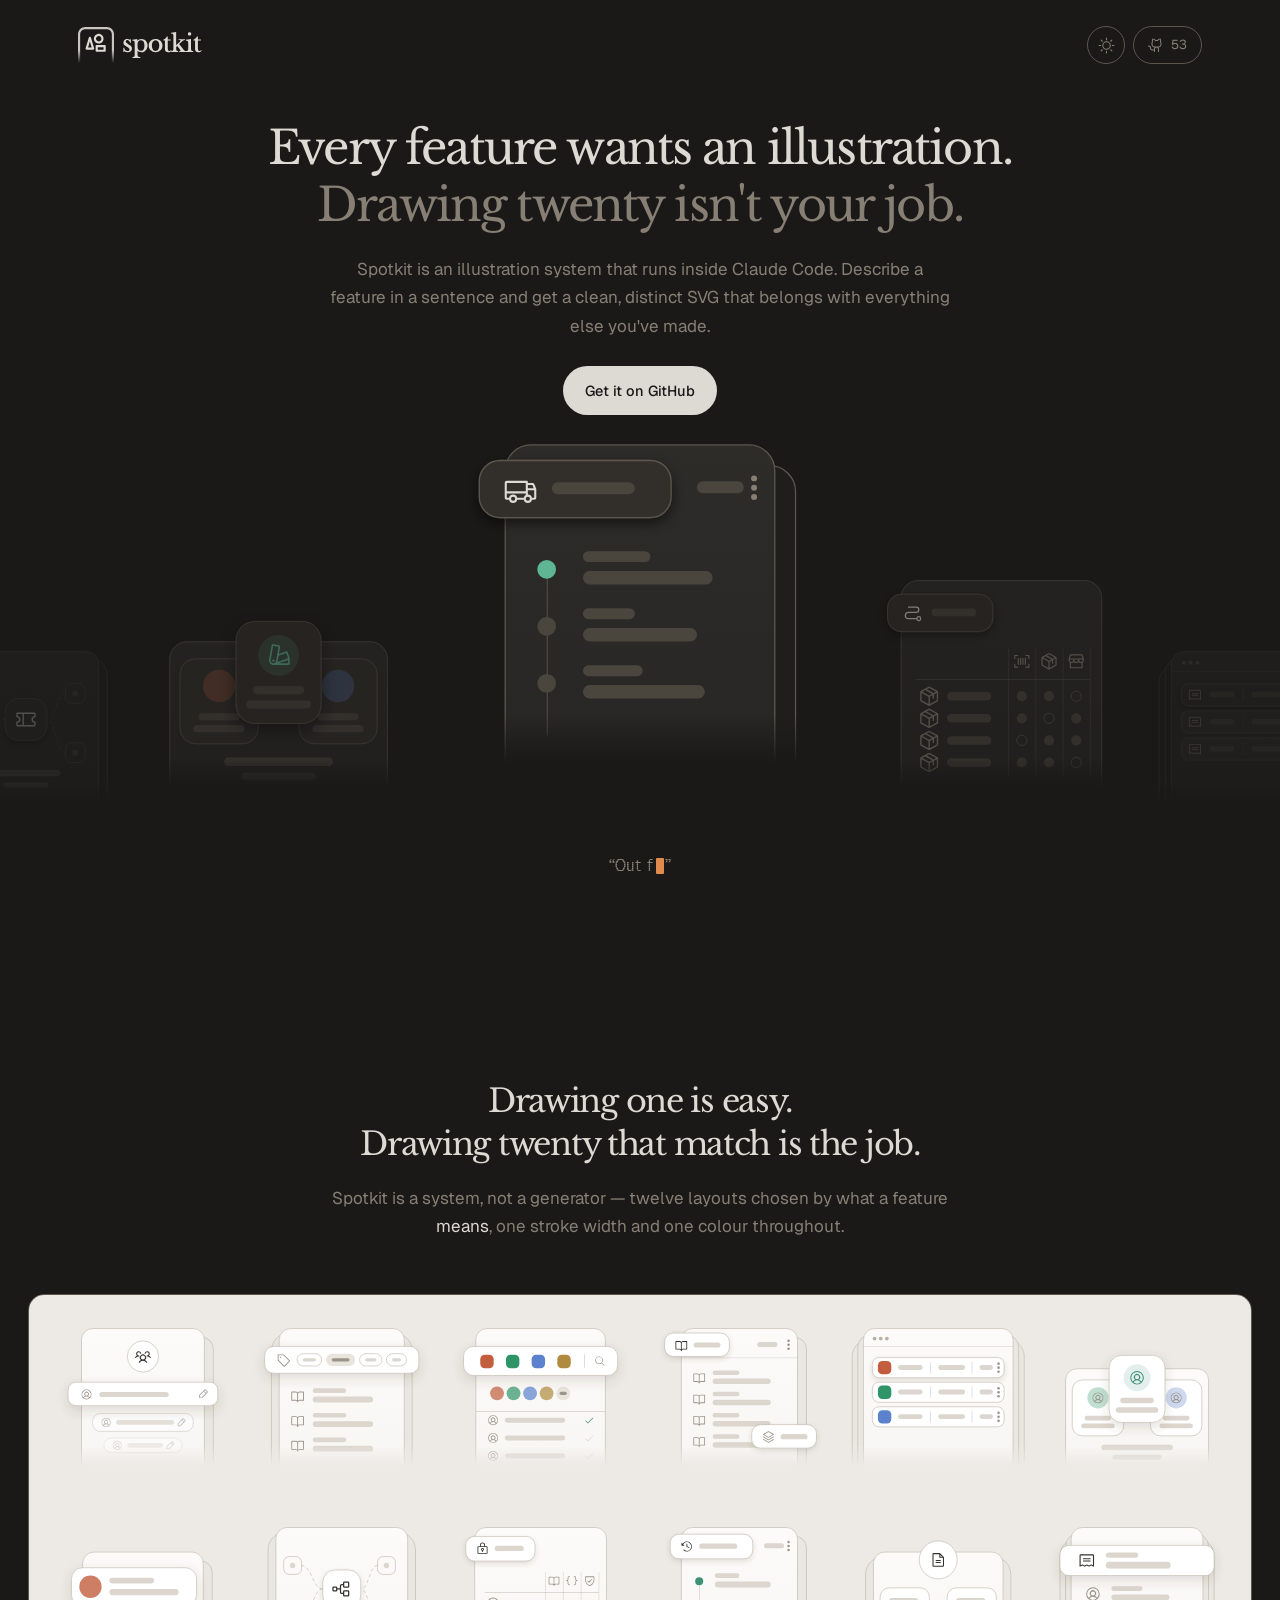
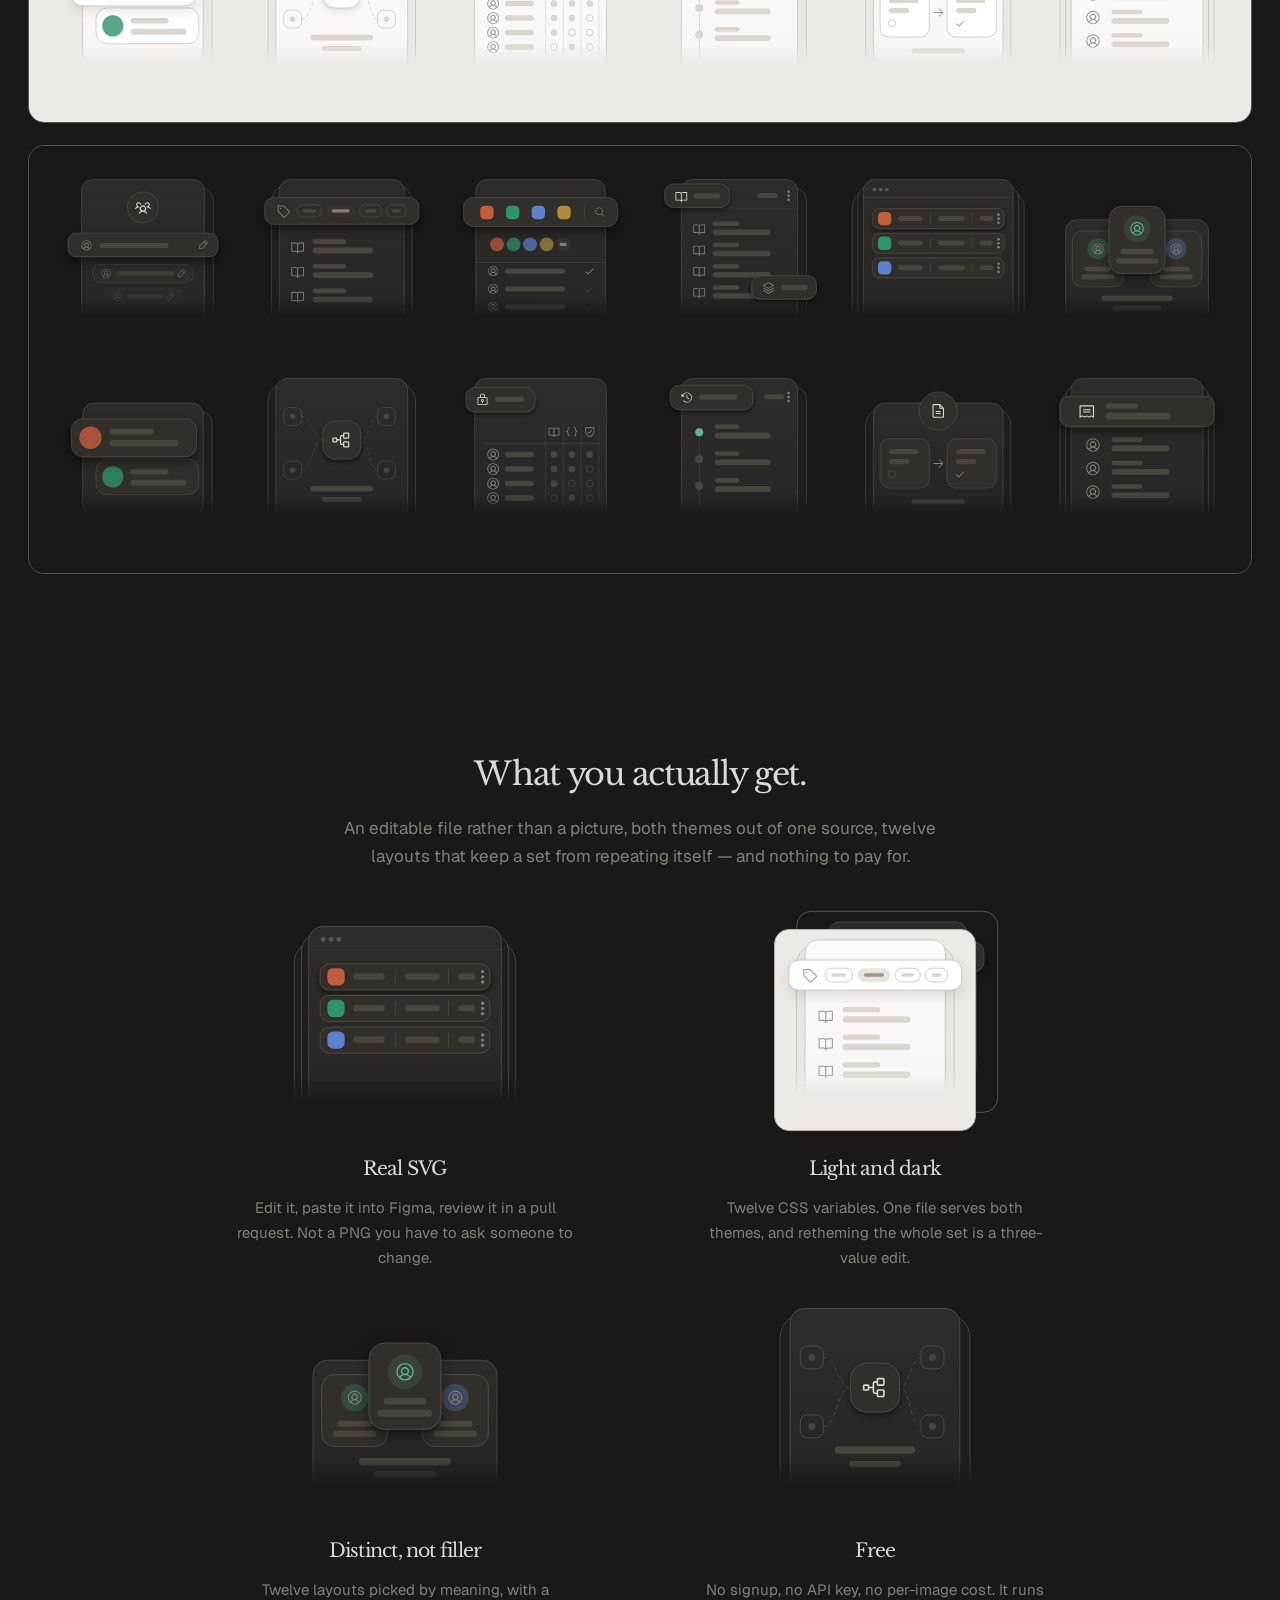
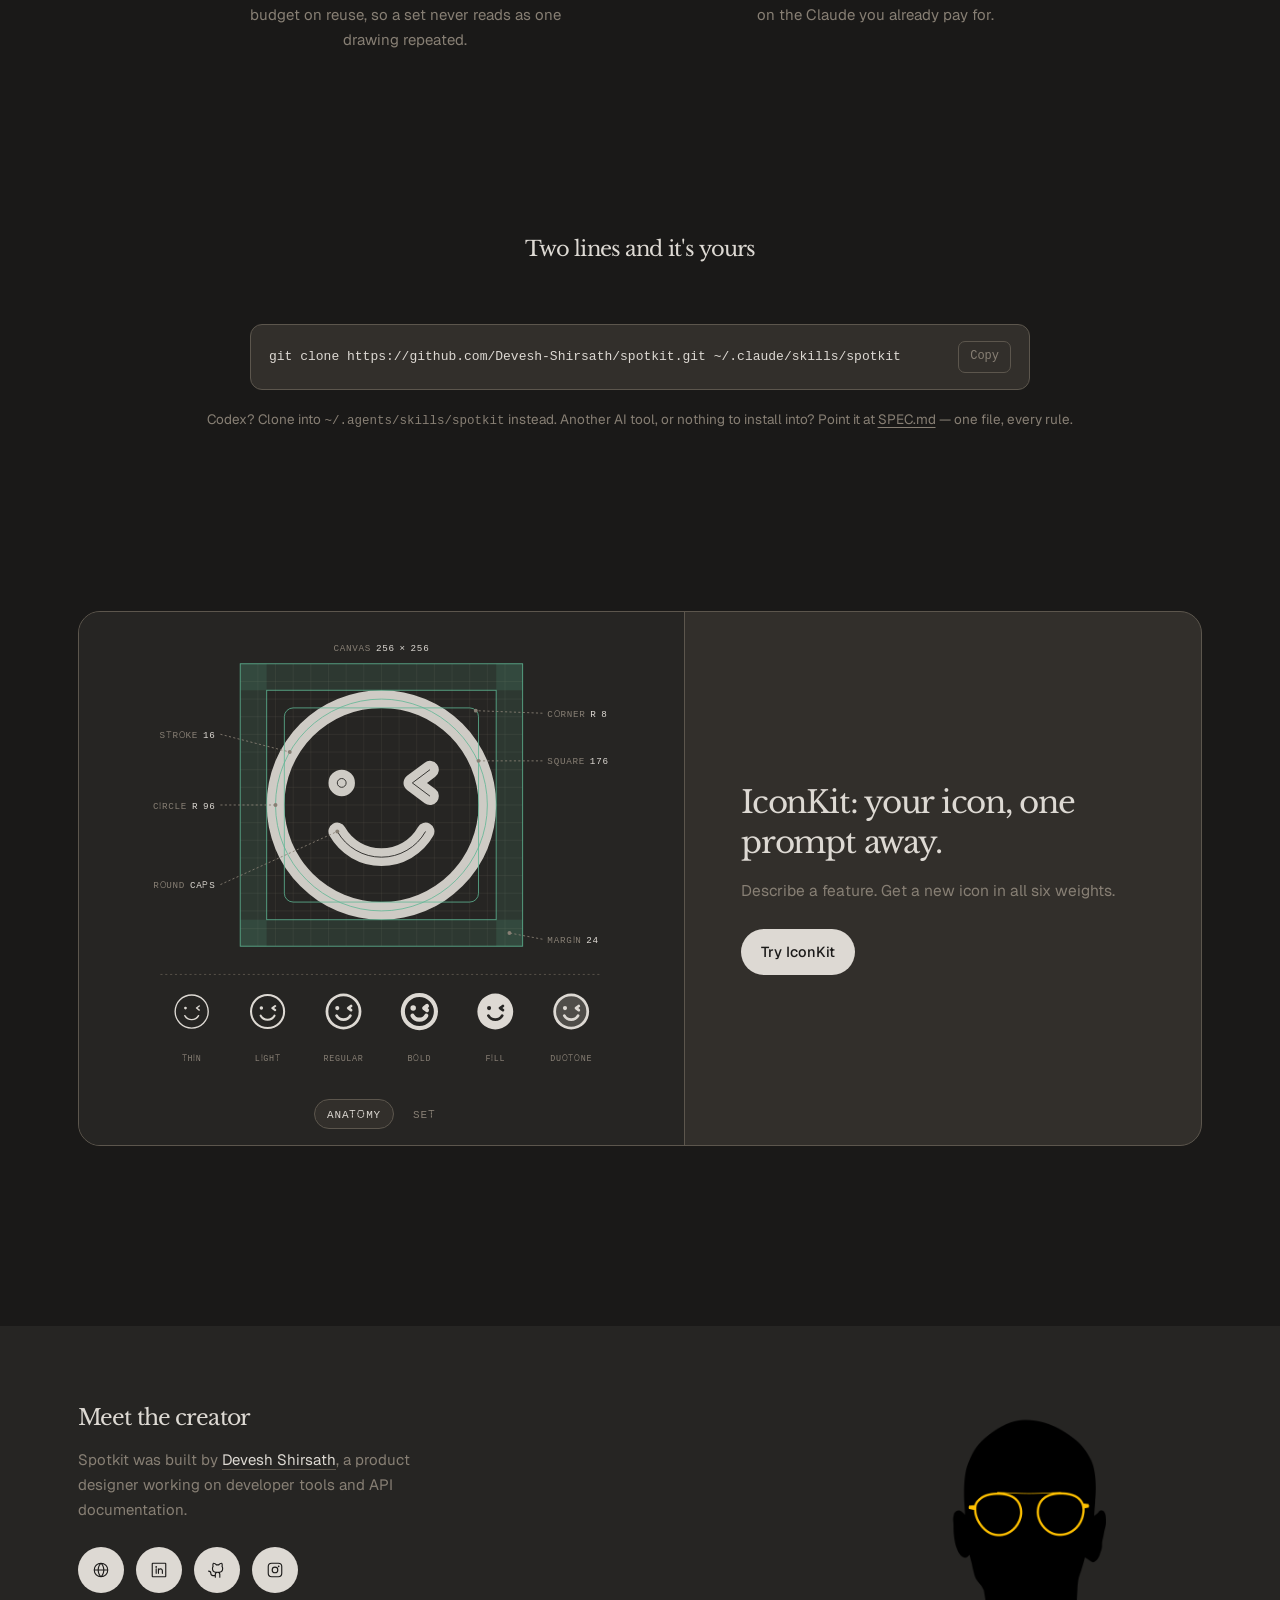
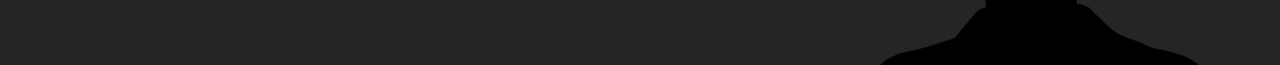
==== commit 7d62168f: "IconKit page: try-it link opens Claude with a prompt, orbit no longer clips Try it now opens Claude " ====
--- a/site/index.html
+++ b/site/index.html
@@ -1319,9 +1319,9 @@
     <div class="next-art">
       <input type="radio" name="ikart" id="ik-a" checked aria-label="Show the anatomy of an icon">
       <input type="radio" name="ikart" id="ik-b" aria-label="Show a set of icons">
-      <div class="art-a"><svg xmlns="http://www.w3.org/2000/svg" viewBox="0 0 640 520" role="img" aria-label="Anatomy of an IconKit icon on the 256 grid, and its six weights"><path d="M180,36V356M160,56H480M200,36V356M160,76H480M220,36V356M160,96H480M240,36V356M160,116H480M260,36V356M160,136H480M280,36V356M160,156H480M300,36V356M160,176H480M320,36V356M160,196H480M340,36V356M160,216H480M360,36V356M160,236H480M380,36V356M160,256H480M400,36V356M160,276H480M420,36V356M160,296H480M440,36V356M160,316H480M460,36V356M160,336H480" fill="none" stroke="var(--il-line,#B9B1A4)" stroke-width=".6" opacity=".45"/><rect x="160" y="36" width="320" height="30" fill="var(--il-accent,#3E9077)" opacity=".13"/><rect x="160" y="326" width="320" height="30" fill="var(--il-accent,#3E9077)" opacity=".13"/><rect x="160" y="36" width="30" height="320" fill="var(--il-accent,#3E9077)" opacity=".13"/><rect x="450" y="36" width="30" height="320" fill="var(--il-accent,#3E9077)" opacity=".13"/><g transform="translate(160 36) scale(1.25)"><path d="M232,128A104,104,0,0,1,128,232A104,104,0,0,1,24,128A104,104,0,0,1,128,24A104,104,0,0,1,232,128ZM40,128A88,88,0,0,0,128,216A88,88,0,0,0,216,128A88,88,0,0,0,128,40A88,88,0,0,0,40,128ZM95,148.1A38,38,0,0,0,128,167.3A38,38,0,0,0,161,148.1A8,8,0,0,1,171.9,145A8,8,0,0,1,175,155.9A54,54,0,0,1,128,183.3A54,54,0,0,1,81,155.9A8,8,0,0,1,84,145A8,8,0,0,1,95,148.1ZM167.2,89.6A8,8,0,0,1,178.4,91.2A8,8,0,0,1,176.8,102.4L169.3,108L176.8,113.6A8,8,0,0,1,178.4,124.8A8,8,0,0,1,167.2,126.4L151.2,114.4A8,8,0,0,1,151.2,101.6L167.2,89.6ZM104,108A12,12,0,0,1,92,120A12,12,0,0,1,80,108A12,12,0,0,1,92,96A12,12,0,0,1,104,108Z" fill="var(--il-stroke,#35322D)" opacity=".92"/></g><rect x="160" y="36" width="320" height="320" fill="none" stroke="var(--il-accent,#3E9077)" stroke-width="1" opacity=".9"/><rect x="190" y="66" width="260" height="260" fill="none" stroke="var(--il-accent,#3E9077)" stroke-width="1" opacity=".9"/><circle cx="320" cy="196" r="120" fill="none" stroke="var(--il-accent,#3E9077)" stroke-width="1" opacity=".9"/><rect x="210" y="86" width="220" height="220" rx="10" fill="none" stroke="var(--il-accent,#3E9077)" stroke-width="1" opacity=".9"/><g transform="translate(160 36) scale(1.25)" fill="none" stroke="var(--il-panel,#E4E0DA)" stroke-width=".9" opacity=".9"><path d="M88,152a46,46,0,0,0,80,0"/><path d="M172,96L156,108L172,120"/><circle cx="92" cy="108" r="4"/></g><text x="320" y="22" text-anchor="middle" fill="var(--il-stroke-soft,#9B948A)" font-size="10.5" letter-spacing=".08em" style="font-family:var(--pixel,ui-monospace,Menlo,monospace)">CANVAS <tspan fill="var(--il-stroke,#35322D)">256 × 256</tspan></text><text x="132" y="120" text-anchor="end" fill="var(--il-stroke-soft,#9B948A)" font-size="10.5" letter-spacing=".08em" style="font-family:var(--pixel,ui-monospace,Menlo,monospace)">STROKE <tspan fill="var(--il-stroke,#35322D)">16</tspan></text><path d="M138,116L216.125,136" fill="none" stroke="var(--il-stroke-soft,#9B948A)" stroke-width="1" stroke-dasharray="1.5 3.5" stroke-linecap="round"/><circle cx="216.125" cy="136" r="2.2" fill="var(--il-stroke-soft,#9B948A)"/><text x="132" y="200" text-anchor="end" fill="var(--il-stroke-soft,#9B948A)" font-size="10.5" letter-spacing=".08em" style="font-family:var(--pixel,ui-monospace,Menlo,monospace)">CIRCLE <tspan fill="var(--il-stroke,#35322D)">R 96</tspan></text><path d="M138,196L200,196" fill="none" stroke="var(--il-stroke-soft,#9B948A)" stroke-width="1" stroke-dasharray="1.5 3.5" stroke-linecap="round"/><circle cx="200" cy="196" r="2.2" fill="var(--il-stroke-soft,#9B948A)"/><text x="132" y="290" text-anchor="end" fill="var(--il-stroke-soft,#9B948A)" font-size="10.5" letter-spacing=".08em" style="font-family:var(--pixel,ui-monospace,Menlo,monospace)">ROUND <tspan fill="var(--il-stroke,#35322D)">CAPS</tspan></text><path d="M138,286L270,226" fill="none" stroke="var(--il-stroke-soft,#9B948A)" stroke-width="1" stroke-dasharray="1.5 3.5" stroke-linecap="round"/><circle cx="270" cy="226" r="2.2" fill="var(--il-stroke-soft,#9B948A)"/><text x="508" y="96" text-anchor="start" fill="var(--il-stroke-soft,#9B948A)" font-size="10.5" letter-spacing=".08em" style="font-family:var(--pixel,ui-monospace,Menlo,monospace)">CORNER <tspan fill="var(--il-stroke,#35322D)">R 8</tspan></text><path d="M502,92L426.875,89.125" fill="none" stroke="var(--il-stroke-soft,#9B948A)" stroke-width="1" stroke-dasharray="1.5 3.5" stroke-linecap="round"/><circle cx="426.875" cy="89.125" r="2.2" fill="var(--il-stroke-soft,#9B948A)"/><text x="508" y="150" text-anchor="start" fill="var(--il-stroke-soft,#9B948A)" font-size="10.5" letter-spacing=".08em" style="font-family:var(--pixel,ui-monospace,Menlo,monospace)">SQUARE <tspan fill="var(--il-stroke,#35322D)">176</tspan></text><path d="M502,146L430,146" fill="none" stroke="var(--il-stroke-soft,#9B948A)" stroke-width="1" stroke-dasharray="1.5 3.5" stroke-linecap="round"/><circle cx="430" cy="146" r="2.2" fill="var(--il-stroke-soft,#9B948A)"/><text x="508" y="352" text-anchor="start" fill="var(--il-stroke-soft,#9B948A)" font-size="10.5" letter-spacing=".08em" style="font-family:var(--pixel,ui-monospace,Menlo,monospace)">MARGIN <tspan fill="var(--il-stroke,#35322D)">24</tspan></text><path d="M502,348L465,341" fill="none" stroke="var(--il-stroke-soft,#9B948A)" stroke-width="1" stroke-dasharray="1.5 3.5" stroke-linecap="round"/><circle cx="465" cy="341" r="2.2" fill="var(--il-stroke-soft,#9B948A)"/><g transform="translate(105 430) scale(0.1953) translate(-128 -128)" fill="var(--il-stroke,#35322D)"><path d="M228,128A100,100,0,0,1,128,228A100,100,0,0,1,28,128A100,100,0,0,1,128,28A100,100,0,0,1,228,128ZM36,128A92,92,0,0,0,128,220A92,92,0,0,0,220,128A92,92,0,0,0,128,36A92,92,0,0,0,36,128ZM91.5,150A42,42,0,0,0,128,171.3A42,42,0,0,0,164.5,150A4,4,0,0,1,170,148.5A4,4,0,0,1,171.5,154A50,50,0,0,1,128,179.3A50,50,0,0,1,84.5,154A4,4,0,0,1,86,148.5A4,4,0,0,1,91.5,150ZM169.6,92.8A4,4,0,0,1,175.2,93.6A4,4,0,0,1,174.4,99.2L162.7,108L174.4,116.8A4,4,0,0,1,175.2,122.4A4,4,0,0,1,169.6,123.2L153.6,111.2A4,4,0,0,1,153.6,104.8L169.6,92.8ZM100,108A8,8,0,0,1,92,116A8,8,0,0,1,84,108A8,8,0,0,1,92,100A8,8,0,0,1,100,108Z"/></g><text x="105" y="486" text-anchor="middle" fill="var(--il-stroke-soft,#9B948A)" font-size="9.5" letter-spacing=".08em" style="font-family:var(--pixel,ui-monospace,Menlo,monospace)">THIN</text><g transform="translate(191 430) scale(0.1953) translate(-128 -128)" fill="var(--il-stroke,#35322D)"><path d="M230,128A102,102,0,0,1,128,230A102,102,0,0,1,26,128A102,102,0,0,1,128,26A102,102,0,0,1,230,128ZM38,128A90,90,0,0,0,128,218A90,90,0,0,0,218,128A90,90,0,0,0,128,38A90,90,0,0,0,38,128ZM93.2,149A40,40,0,0,0,128,169.3A40,40,0,0,0,162.8,149A6,6,0,0,1,171,146.8A6,6,0,0,1,173.2,155A52,52,0,0,1,128,181.3A52,52,0,0,1,82.8,155A6,6,0,0,1,85,146.8A6,6,0,0,1,93.2,149ZM168.4,91.2A6,6,0,0,1,176.8,92.4A6,6,0,0,1,175.6,100.8L166,108L175.6,115.2A6,6,0,0,1,176.8,123.6A6,6,0,0,1,168.4,124.8L152.4,112.8A6,6,0,0,1,152.4,103.2L168.4,91.2ZM102,108A10,10,0,0,1,92,118A10,10,0,0,1,82,108A10,10,0,0,1,92,98A10,10,0,0,1,102,108Z"/></g><text x="191" y="486" text-anchor="middle" fill="var(--il-stroke-soft,#9B948A)" font-size="9.5" letter-spacing=".08em" style="font-family:var(--pixel,ui-monospace,Menlo,monospace)">LIGHT</text><g transform="translate(277 430) scale(0.1953) translate(-128 -128)" fill="var(--il-stroke,#35322D)"><path d="M232,128A104,104,0,0,1,128,232A104,104,0,0,1,24,128A104,104,0,0,1,128,24A104,104,0,0,1,232,128ZM40,128A88,88,0,0,0,128,216A88,88,0,0,0,216,128A88,88,0,0,0,128,40A88,88,0,0,0,40,128ZM95,148.1A38,38,0,0,0,128,167.3A38,38,0,0,0,161,148.1A8,8,0,0,1,171.9,145A8,8,0,0,1,175,155.9A54,54,0,0,1,128,183.3A54,54,0,0,1,81,155.9A8,8,0,0,1,84,145A8,8,0,0,1,95,148.1ZM167.2,89.6A8,8,0,0,1,178.4,91.2A8,8,0,0,1,176.8,102.4L169.3,108L176.8,113.6A8,8,0,0,1,178.4,124.8A8,8,0,0,1,167.2,126.4L151.2,114.4A8,8,0,0,1,151.2,101.6L167.2,89.6ZM104,108A12,12,0,0,1,92,120A12,12,0,0,1,80,108A12,12,0,0,1,92,96A12,12,0,0,1,104,108Z"/></g><text x="277" y="486" text-anchor="middle" fill="var(--il-stroke-soft,#9B948A)" font-size="9.5" letter-spacing=".08em" style="font-family:var(--pixel,ui-monospace,Menlo,monospace)">REGULAR</text><g transform="translate(363 430) scale(0.1953) translate(-128 -128)" fill="var(--il-stroke,#35322D)"><path d="M236,128A108,108,0,0,1,128,236A108,108,0,0,1,20,128A108,108,0,0,1,128,20A108,108,0,0,1,236,128ZM44,128A84,84,0,0,0,128,212A84,84,0,0,0,212,128A84,84,0,0,0,128,44A84,84,0,0,0,44,128ZM98.4,146.1A34,34,0,0,0,128,163.3A34,34,0,0,0,157.6,146.1A12,12,0,0,1,173.9,141.6A12,12,0,0,1,178.4,157.9A58,58,0,0,1,128,187.3A58,58,0,0,1,77.6,157.9A12,12,0,0,1,82.1,141.6A12,12,0,0,1,98.4,146.1ZM164.8,86.4A12,12,0,0,1,181.6,88.8A12,12,0,0,1,179.2,105.6L176,108L179.2,110.4A12,12,0,0,1,181.6,127.2A12,12,0,0,1,164.8,129.6L148.8,117.6A12,12,0,0,1,148.8,98.4L164.8,86.4ZM108,108A16,16,0,0,1,92,124A16,16,0,0,1,76,108A16,16,0,0,1,92,92A16,16,0,0,1,108,108Z"/></g><text x="363" y="486" text-anchor="middle" fill="var(--il-stroke-soft,#9B948A)" font-size="9.5" letter-spacing=".08em" style="font-family:var(--pixel,ui-monospace,Menlo,monospace)">BOLD</text><g transform="translate(449 430) scale(0.1953) translate(-128 -128)" fill="var(--il-stroke,#35322D)"><path d="M232,128A104,104,0,0,1,128,232A104,104,0,0,1,24,128A104,104,0,0,1,128,24A104,104,0,0,1,232,128ZM95,148.1A8,8,0,0,0,84,145A8,8,0,0,0,81,155.9A54,54,0,0,0,128,183.3A54,54,0,0,0,175,155.9A8,8,0,0,0,171.9,145A8,8,0,0,0,161,148.1A38,38,0,0,1,128,167.3A38,38,0,0,1,95,148.1ZM167.2,89.6L151.2,101.6A8,8,0,0,0,151.2,114.4L167.2,126.4A8,8,0,0,0,178.4,124.8A8,8,0,0,0,176.8,113.6L169.3,108L176.8,102.4A8,8,0,0,0,178.4,91.2A8,8,0,0,0,167.2,89.6ZM80,108A12,12,0,0,0,92,120A12,12,0,0,0,104,108A12,12,0,0,0,92,96A12,12,0,0,0,80,108Z"/></g><text x="449" y="486" text-anchor="middle" fill="var(--il-stroke-soft,#9B948A)" font-size="9.5" letter-spacing=".08em" style="font-family:var(--pixel,ui-monospace,Menlo,monospace)">FILL</text><g transform="translate(535 430) scale(0.1953) translate(-128 -128)" fill="var(--il-stroke,#35322D)"><path d="M224,128A96,96,0,0,1,128,224A96,96,0,0,1,32,128A96,96,0,0,1,128,32A96,96,0,0,1,224,128Z" opacity=".22"/><path d="M232,128A104,104,0,0,1,128,232A104,104,0,0,1,24,128A104,104,0,0,1,128,24A104,104,0,0,1,232,128ZM40,128A88,88,0,0,0,128,216A88,88,0,0,0,216,128A88,88,0,0,0,128,40A88,88,0,0,0,40,128ZM95,148.1A38,38,0,0,0,128,167.3A38,38,0,0,0,161,148.1A8,8,0,0,1,171.9,145A8,8,0,0,1,175,155.9A54,54,0,0,1,128,183.3A54,54,0,0,1,81,155.9A8,8,0,0,1,84,145A8,8,0,0,1,95,148.1ZM167.2,89.6A8,8,0,0,1,178.4,91.2A8,8,0,0,1,176.8,102.4L169.3,108L176.8,113.6A8,8,0,0,1,178.4,124.8A8,8,0,0,1,167.2,126.4L151.2,114.4A8,8,0,0,1,151.2,101.6L167.2,89.6ZM104,108A12,12,0,0,1,92,120A12,12,0,0,1,80,108A12,12,0,0,1,92,96A12,12,0,0,1,104,108Z"/></g><text x="535" y="486" text-anchor="middle" fill="var(--il-stroke-soft,#9B948A)" font-size="9.5" letter-spacing=".08em" style="font-family:var(--pixel,ui-monospace,Menlo,monospace)">DUOTONE</text><path d="M70,388H570" stroke="var(--il-line,#B9B1A4)" stroke-width="1" stroke-dasharray="1.5 4" stroke-linecap="round"/></svg>
+      <div class="art-a"><svg xmlns="http://www.w3.org/2000/svg" viewBox="0 0 640 520" style="overflow:visible" role="img" aria-label="Anatomy of an IconKit icon on the 256 grid, and its six weights"><path d="M180,36V356M160,56H480M200,36V356M160,76H480M220,36V356M160,96H480M240,36V356M160,116H480M260,36V356M160,136H480M280,36V356M160,156H480M300,36V356M160,176H480M320,36V356M160,196H480M340,36V356M160,216H480M360,36V356M160,236H480M380,36V356M160,256H480M400,36V356M160,276H480M420,36V356M160,296H480M440,36V356M160,316H480M460,36V356M160,336H480" fill="none" stroke="var(--il-line,#B9B1A4)" stroke-width=".6" opacity=".45"/><rect x="160" y="36" width="320" height="30" fill="var(--il-accent,#3E9077)" opacity=".13"/><rect x="160" y="326" width="320" height="30" fill="var(--il-accent,#3E9077)" opacity=".13"/><rect x="160" y="36" width="30" height="320" fill="var(--il-accent,#3E9077)" opacity=".13"/><rect x="450" y="36" width="30" height="320" fill="var(--il-accent,#3E9077)" opacity=".13"/><g transform="translate(160 36) scale(1.25)"><path d="M232,128A104,104,0,0,1,128,232A104,104,0,0,1,24,128A104,104,0,0,1,128,24A104,104,0,0,1,232,128ZM40,128A88,88,0,0,0,128,216A88,88,0,0,0,216,128A88,88,0,0,0,128,40A88,88,0,0,0,40,128ZM95,148.1A38,38,0,0,0,128,167.3A38,38,0,0,0,161,148.1A8,8,0,0,1,171.9,145A8,8,0,0,1,175,155.9A54,54,0,0,1,128,183.3A54,54,0,0,1,81,155.9A8,8,0,0,1,84,145A8,8,0,0,1,95,148.1ZM167.2,89.6A8,8,0,0,1,178.4,91.2A8,8,0,0,1,176.8,102.4L169.3,108L176.8,113.6A8,8,0,0,1,178.4,124.8A8,8,0,0,1,167.2,126.4L151.2,114.4A8,8,0,0,1,151.2,101.6L167.2,89.6ZM104,108A12,12,0,0,1,92,120A12,12,0,0,1,80,108A12,12,0,0,1,92,96A12,12,0,0,1,104,108Z" fill="var(--il-stroke,#35322D)" opacity=".92"/></g><rect x="160" y="36" width="320" height="320" fill="none" stroke="var(--il-accent,#3E9077)" stroke-width="1" opacity=".9"/><rect x="190" y="66" width="260" height="260" fill="none" stroke="var(--il-accent,#3E9077)" stroke-width="1" opacity=".9"/><circle cx="320" cy="196" r="120" fill="none" stroke="var(--il-accent,#3E9077)" stroke-width="1" opacity=".9"/><rect x="210" y="86" width="220" height="220" rx="10" fill="none" stroke="var(--il-accent,#3E9077)" stroke-width="1" opacity=".9"/><g transform="translate(160 36) scale(1.25)" fill="none" stroke="var(--il-panel,#E4E0DA)" stroke-width=".9" opacity=".9"><path d="M88,152a46,46,0,0,0,80,0"/><path d="M172,96L156,108L172,120"/><circle cx="92" cy="108" r="4"/></g><text x="320" y="22" text-anchor="middle" fill="var(--il-stroke-soft,#9B948A)" font-size="10.5" letter-spacing=".08em" style="font-family:var(--pixel,ui-monospace,Menlo,monospace)">CANVAS <tspan fill="var(--il-stroke,#35322D)">256 × 256</tspan></text><text x="132" y="120" text-anchor="end" fill="var(--il-stroke-soft,#9B948A)" font-size="10.5" letter-spacing=".08em" style="font-family:var(--pixel,ui-monospace,Menlo,monospace)">STROKE <tspan fill="var(--il-stroke,#35322D)">16</tspan></text><path d="M138,116L216.125,136" fill="none" stroke="var(--il-stroke-soft,#9B948A)" stroke-width="1" stroke-dasharray="1.5 3.5" stroke-linecap="round"/><circle cx="216.125" cy="136" r="2.2" fill="var(--il-stroke-soft,#9B948A)"/><text x="132" y="200" text-anchor="end" fill="var(--il-stroke-soft,#9B948A)" font-size="10.5" letter-spacing=".08em" style="font-family:var(--pixel,ui-monospace,Menlo,monospace)">CIRCLE <tspan fill="var(--il-stroke,#35322D)">R 96</tspan></text><path d="M138,196L200,196" fill="none" stroke="var(--il-stroke-soft,#9B948A)" stroke-width="1" stroke-dasharray="1.5 3.5" stroke-linecap="round"/><circle cx="200" cy="196" r="2.2" fill="var(--il-stroke-soft,#9B948A)"/><text x="132" y="290" text-anchor="end" fill="var(--il-stroke-soft,#9B948A)" font-size="10.5" letter-spacing=".08em" style="font-family:var(--pixel,ui-monospace,Menlo,monospace)">ROUND <tspan fill="var(--il-stroke,#35322D)">CAPS</tspan></text><path d="M138,286L270,226" fill="none" stroke="var(--il-stroke-soft,#9B948A)" stroke-width="1" stroke-dasharray="1.5 3.5" stroke-linecap="round"/><circle cx="270" cy="226" r="2.2" fill="var(--il-stroke-soft,#9B948A)"/><text x="508" y="96" text-anchor="start" fill="var(--il-stroke-soft,#9B948A)" font-size="10.5" letter-spacing=".08em" style="font-family:var(--pixel,ui-monospace,Menlo,monospace)">CORNER <tspan fill="var(--il-stroke,#35322D)">R 8</tspan></text><path d="M502,92L426.875,89.125" fill="none" stroke="var(--il-stroke-soft,#9B948A)" stroke-width="1" stroke-dasharray="1.5 3.5" stroke-linecap="round"/><circle cx="426.875" cy="89.125" r="2.2" fill="var(--il-stroke-soft,#9B948A)"/><text x="508" y="150" text-anchor="start" fill="var(--il-stroke-soft,#9B948A)" font-size="10.5" letter-spacing=".08em" style="font-family:var(--pixel,ui-monospace,Menlo,monospace)">SQUARE <tspan fill="var(--il-stroke,#35322D)">176</tspan></text><path d="M502,146L430,146" fill="none" stroke="var(--il-stroke-soft,#9B948A)" stroke-width="1" stroke-dasharray="1.5 3.5" stroke-linecap="round"/><circle cx="430" cy="146" r="2.2" fill="var(--il-stroke-soft,#9B948A)"/><text x="508" y="352" text-anchor="start" fill="var(--il-stroke-soft,#9B948A)" font-size="10.5" letter-spacing=".08em" style="font-family:var(--pixel,ui-monospace,Menlo,monospace)">MARGIN <tspan fill="var(--il-stroke,#35322D)">24</tspan></text><path d="M502,348L465,341" fill="none" stroke="var(--il-stroke-soft,#9B948A)" stroke-width="1" stroke-dasharray="1.5 3.5" stroke-linecap="round"/><circle cx="465" cy="341" r="2.2" fill="var(--il-stroke-soft,#9B948A)"/><g transform="translate(105 430) scale(0.1953) translate(-128 -128)" fill="var(--il-stroke,#35322D)"><path d="M228,128A100,100,0,0,1,128,228A100,100,0,0,1,28,128A100,100,0,0,1,128,28A100,100,0,0,1,228,128ZM36,128A92,92,0,0,0,128,220A92,92,0,0,0,220,128A92,92,0,0,0,128,36A92,92,0,0,0,36,128ZM91.5,150A42,42,0,0,0,128,171.3A42,42,0,0,0,164.5,150A4,4,0,0,1,170,148.5A4,4,0,0,1,171.5,154A50,50,0,0,1,128,179.3A50,50,0,0,1,84.5,154A4,4,0,0,1,86,148.5A4,4,0,0,1,91.5,150ZM169.6,92.8A4,4,0,0,1,175.2,93.6A4,4,0,0,1,174.4,99.2L162.7,108L174.4,116.8A4,4,0,0,1,175.2,122.4A4,4,0,0,1,169.6,123.2L153.6,111.2A4,4,0,0,1,153.6,104.8L169.6,92.8ZM100,108A8,8,0,0,1,92,116A8,8,0,0,1,84,108A8,8,0,0,1,92,100A8,8,0,0,1,100,108Z"/></g><text x="105" y="486" text-anchor="middle" fill="var(--il-stroke-soft,#9B948A)" font-size="9.5" letter-spacing=".08em" style="font-family:var(--pixel,ui-monospace,Menlo,monospace)">THIN</text><g transform="translate(191 430) scale(0.1953) translate(-128 -128)" fill="var(--il-stroke,#35322D)"><path d="M230,128A102,102,0,0,1,128,230A102,102,0,0,1,26,128A102,102,0,0,1,128,26A102,102,0,0,1,230,128ZM38,128A90,90,0,0,0,128,218A90,90,0,0,0,218,128A90,90,0,0,0,128,38A90,90,0,0,0,38,128ZM93.2,149A40,40,0,0,0,128,169.3A40,40,0,0,0,162.8,149A6,6,0,0,1,171,146.8A6,6,0,0,1,173.2,155A52,52,0,0,1,128,181.3A52,52,0,0,1,82.8,155A6,6,0,0,1,85,146.8A6,6,0,0,1,93.2,149ZM168.4,91.2A6,6,0,0,1,176.8,92.4A6,6,0,0,1,175.6,100.8L166,108L175.6,115.2A6,6,0,0,1,176.8,123.6A6,6,0,0,1,168.4,124.8L152.4,112.8A6,6,0,0,1,152.4,103.2L168.4,91.2ZM102,108A10,10,0,0,1,92,118A10,10,0,0,1,82,108A10,10,0,0,1,92,98A10,10,0,0,1,102,108Z"/></g><text x="191" y="486" text-anchor="middle" fill="var(--il-stroke-soft,#9B948A)" font-size="9.5" letter-spacing=".08em" style="font-family:var(--pixel,ui-monospace,Menlo,monospace)">LIGHT</text><g transform="translate(277 430) scale(0.1953) translate(-128 -128)" fill="var(--il-stroke,#35322D)"><path d="M232,128A104,104,0,0,1,128,232A104,104,0,0,1,24,128A104,104,0,0,1,128,24A104,104,0,0,1,232,128ZM40,128A88,88,0,0,0,128,216A88,88,0,0,0,216,128A88,88,0,0,0,128,40A88,88,0,0,0,40,128ZM95,148.1A38,38,0,0,0,128,167.3A38,38,0,0,0,161,148.1A8,8,0,0,1,171.9,145A8,8,0,0,1,175,155.9A54,54,0,0,1,128,183.3A54,54,0,0,1,81,155.9A8,8,0,0,1,84,145A8,8,0,0,1,95,148.1ZM167.2,89.6A8,8,0,0,1,178.4,91.2A8,8,0,0,1,176.8,102.4L169.3,108L176.8,113.6A8,8,0,0,1,178.4,124.8A8,8,0,0,1,167.2,126.4L151.2,114.4A8,8,0,0,1,151.2,101.6L167.2,89.6ZM104,108A12,12,0,0,1,92,120A12,12,0,0,1,80,108A12,12,0,0,1,92,96A12,12,0,0,1,104,108Z"/></g><text x="277" y="486" text-anchor="middle" fill="var(--il-stroke-soft,#9B948A)" font-size="9.5" letter-spacing=".08em" style="font-family:var(--pixel,ui-monospace,Menlo,monospace)">REGULAR</text><g transform="translate(363 430) scale(0.1953) translate(-128 -128)" fill="var(--il-stroke,#35322D)"><path d="M236,128A108,108,0,0,1,128,236A108,108,0,0,1,20,128A108,108,0,0,1,128,20A108,108,0,0,1,236,128ZM44,128A84,84,0,0,0,128,212A84,84,0,0,0,212,128A84,84,0,0,0,128,44A84,84,0,0,0,44,128ZM98.4,146.1A34,34,0,0,0,128,163.3A34,34,0,0,0,157.6,146.1A12,12,0,0,1,173.9,141.6A12,12,0,0,1,178.4,157.9A58,58,0,0,1,128,187.3A58,58,0,0,1,77.6,157.9A12,12,0,0,1,82.1,141.6A12,12,0,0,1,98.4,146.1ZM164.8,86.4A12,12,0,0,1,181.6,88.8A12,12,0,0,1,179.2,105.6L176,108L179.2,110.4A12,12,0,0,1,181.6,127.2A12,12,0,0,1,164.8,129.6L148.8,117.6A12,12,0,0,1,148.8,98.4L164.8,86.4ZM108,108A16,16,0,0,1,92,124A16,16,0,0,1,76,108A16,16,0,0,1,92,92A16,16,0,0,1,108,108Z"/></g><text x="363" y="486" text-anchor="middle" fill="var(--il-stroke-soft,#9B948A)" font-size="9.5" letter-spacing=".08em" style="font-family:var(--pixel,ui-monospace,Menlo,monospace)">BOLD</text><g transform="translate(449 430) scale(0.1953) translate(-128 -128)" fill="var(--il-stroke,#35322D)"><path d="M232,128A104,104,0,0,1,128,232A104,104,0,0,1,24,128A104,104,0,0,1,128,24A104,104,0,0,1,232,128ZM95,148.1A8,8,0,0,0,84,145A8,8,0,0,0,81,155.9A54,54,0,0,0,128,183.3A54,54,0,0,0,175,155.9A8,8,0,0,0,171.9,145A8,8,0,0,0,161,148.1A38,38,0,0,1,128,167.3A38,38,0,0,1,95,148.1ZM167.2,89.6L151.2,101.6A8,8,0,0,0,151.2,114.4L167.2,126.4A8,8,0,0,0,178.4,124.8A8,8,0,0,0,176.8,113.6L169.3,108L176.8,102.4A8,8,0,0,0,178.4,91.2A8,8,0,0,0,167.2,89.6ZM80,108A12,12,0,0,0,92,120A12,12,0,0,0,104,108A12,12,0,0,0,92,96A12,12,0,0,0,80,108Z"/></g><text x="449" y="486" text-anchor="middle" fill="var(--il-stroke-soft,#9B948A)" font-size="9.5" letter-spacing=".08em" style="font-family:var(--pixel,ui-monospace,Menlo,monospace)">FILL</text><g transform="translate(535 430) scale(0.1953) translate(-128 -128)" fill="var(--il-stroke,#35322D)"><path d="M224,128A96,96,0,0,1,128,224A96,96,0,0,1,32,128A96,96,0,0,1,128,32A96,96,0,0,1,224,128Z" opacity=".22"/><path d="M232,128A104,104,0,0,1,128,232A104,104,0,0,1,24,128A104,104,0,0,1,128,24A104,104,0,0,1,232,128ZM40,128A88,88,0,0,0,128,216A88,88,0,0,0,216,128A88,88,0,0,0,128,40A88,88,0,0,0,40,128ZM95,148.1A38,38,0,0,0,128,167.3A38,38,0,0,0,161,148.1A8,8,0,0,1,171.9,145A8,8,0,0,1,175,155.9A54,54,0,0,1,128,183.3A54,54,0,0,1,81,155.9A8,8,0,0,1,84,145A8,8,0,0,1,95,148.1ZM167.2,89.6A8,8,0,0,1,178.4,91.2A8,8,0,0,1,176.8,102.4L169.3,108L176.8,113.6A8,8,0,0,1,178.4,124.8A8,8,0,0,1,167.2,126.4L151.2,114.4A8,8,0,0,1,151.2,101.6L167.2,89.6ZM104,108A12,12,0,0,1,92,120A12,12,0,0,1,80,108A12,12,0,0,1,92,96A12,12,0,0,1,104,108Z"/></g><text x="535" y="486" text-anchor="middle" fill="var(--il-stroke-soft,#9B948A)" font-size="9.5" letter-spacing=".08em" style="font-family:var(--pixel,ui-monospace,Menlo,monospace)">DUOTONE</text><path d="M70,388H570" stroke="var(--il-line,#B9B1A4)" stroke-width="1" stroke-dasharray="1.5 4" stroke-linecap="round"/></svg>
 </div>
-      <div class="art-b"><svg xmlns="http://www.w3.org/2000/svg" viewBox="0 0 640 520" role="img" aria-label="A set of icons designed with IconKit, in several weights"><circle cx="320" cy="260" r="150" fill="none" stroke="var(--il-line,#B9B1A4)" stroke-width="1" stroke-dasharray="1.5 5" stroke-linecap="round" opacity=".8"/><circle cx="320" cy="260" r="232" fill="none" stroke="var(--il-line,#B9B1A4)" stroke-width="1" stroke-dasharray="1.5 5" stroke-linecap="round" opacity=".8"/><circle cx="320" cy="260" r="92" fill="var(--il-stroke,#35322D)"/><g transform="translate(320 260) scale(0.4609) translate(-128 -128)" fill="var(--il-panel,#E4E0DA)"><path d="M232,128A104,104,0,0,1,128,232A104,104,0,0,1,24,128A104,104,0,0,1,128,24A104,104,0,0,1,232,128ZM40,128A88,88,0,0,0,128,216A88,88,0,0,0,216,128A88,88,0,0,0,128,40A88,88,0,0,0,40,128ZM95,148.1A38,38,0,0,0,128,167.3A38,38,0,0,0,161,148.1A8,8,0,0,1,171.9,145A8,8,0,0,1,175,155.9A54,54,0,0,1,128,183.3A54,54,0,0,1,81,155.9A8,8,0,0,1,84,145A8,8,0,0,1,95,148.1ZM167.2,89.6A8,8,0,0,1,178.4,91.2A8,8,0,0,1,176.8,102.4L169.3,108L176.8,113.6A8,8,0,0,1,178.4,124.8A8,8,0,0,1,167.2,126.4L151.2,114.4A8,8,0,0,1,151.2,101.6L167.2,89.6ZM104,108A12,12,0,0,1,92,120A12,12,0,0,1,80,108A12,12,0,0,1,92,96A12,12,0,0,1,104,108Z"/></g><style>@keyframes ik-spin{to{transform:rotate(360deg)}}.ik-orbit{transform-origin:320px 260px;animation:ik-spin 150s linear infinite}.ik-keep{transform-box:fill-box;transform-origin:center;animation:ik-spin 150s linear infinite reverse}.ik-orbit.out{animation-duration:220s;animation-direction:reverse}.ik-orbit.out .ik-keep{animation-duration:220s;animation-direction:normal}@media (prefers-reduced-motion:reduce){.ik-orbit,.ik-keep{animation:none}}</style><g class="ik-orbit"><g class="ik-keep"><g transform="translate(155 165) rotate(-10) scale(0.2266) translate(-128 -128)" fill="var(--il-stroke,#35322D)"><path d="M40,56H216A8,8,0,0,1,224,64V192A8,8,0,0,1,216,200H80L45.1,230.1A8,8,0,0,1,36.6,231.2A8,8,0,0,1,32,224V64A8,8,0,0,1,40,56Z" opacity=".22"/><path d="M40,48H216A16,16,0,0,1,232,64V192A16,16,0,0,1,216,208H83L50.4,236.2A8,8,0,0,1,50.3,236.2A16,16,0,0,1,33.3,238.5A16,16,0,0,1,24,224A8,8,0,0,1,24,224V64A16,16,0,0,1,40,48ZM40,64V224L74.8,193.9A8,8,0,0,1,80,192H216V64H40ZM116.4,79.7A12.4,12.4,0,0,1,128,71.6A12.4,12.4,0,0,1,139.6,79.7A8,8,0,0,1,139.6,79.7L149.5,106.5L176.3,116.4A8,8,0,0,1,176.3,116.4A12.4,12.4,0,0,1,184.4,128A12.4,12.4,0,0,1,176.3,139.6A8,8,0,0,1,176.3,139.6L149.5,149.5L139.6,176.3A8,8,0,0,1,139.6,176.3A12.4,12.4,0,0,1,128,184.4A12.4,12.4,0,0,1,116.4,176.3A8,8,0,0,1,116.4,176.3L106.5,149.5L79.7,139.6A8,8,0,0,1,79.7,139.6A12.4,12.4,0,0,1,71.6,128A12.4,12.4,0,0,1,79.7,116.4A8,8,0,0,1,79.7,116.4L106.5,106.5L116.4,79.7A8,8,0,0,1,116.4,79.7ZM128,94.5L120.3,115.5A8,8,0,0,1,115.5,120.3L94.5,128L115.5,135.7A8,8,0,0,1,120.3,140.5L128,161.5L135.7,140.5A8,8,0,0,1,140.5,135.7L161.5,128L140.5,120.3A8,8,0,0,1,135.7,115.5L128,94.5Z"/></g></g><g class="ik-keep"><g transform="translate(280 85) scale(0.1797) translate(-128 -128)" fill="var(--il-accent,#3E9077)"><path d="M232,128A104,104,0,0,1,128,232A104,104,0,0,1,24,128A104,104,0,0,1,128,24A104,104,0,0,1,232,128ZM139.8,60.9L78.2,126.9A8,8,0,0,0,81.2,139.9L110,150.7L102.6,188A8,8,0,0,0,106.8,196.7A8,8,0,0,0,116.2,195.1L177.8,129.1A8,8,0,0,0,174.8,116.1L146,105.3L153.4,68A8,8,0,0,0,149.2,59.3A8,8,0,0,0,139.8,60.9ZM132.2,92.5L129,108.8A8,8,0,0,0,134,117.9L158,126.9L123.8,163.6L127,147.2A8,8,0,0,0,122,138.1L98,129.1L132.2,92.5Z"/></g></g><g class="ik-keep"><rect x="402" y="82" width="80" height="80" rx="16" fill="var(--il-surface,#FFFFFF)" stroke="var(--il-line,#B9B1A4)" transform="rotate(8 442 122)"/><g transform="translate(442 122) rotate(8) scale(0.1953) translate(-128 -128)" fill="var(--il-stroke,#35322D)"><path d="M80,56A48,48,0,0,1,128,8A48,48,0,0,1,176,56V80H208A16,16,0,0,1,224,96V208A16,16,0,0,1,208,224H48A16,16,0,0,1,32,208V96A16,16,0,0,1,48,80H80V56ZM48,96V208H208V96H48ZM158.3,126.3A8,8,0,0,1,169.7,126.3A8,8,0,0,1,169.7,137.7L125.7,181.7A8,8,0,0,1,114.3,181.7L90.3,157.7A8,8,0,0,1,90.3,146.3A8,8,0,0,1,101.7,146.3L120,164.7L158.3,126.3ZM96,56V80H160V56A32,32,0,0,0,128,24A32,32,0,0,0,96,56Z"/></g></g><g class="ik-keep"><g transform="translate(506 242) rotate(-6) scale(0.1875) translate(-128 -128)" fill="var(--il-stroke,#35322D)"><path d="M78,40C97.5,40,116.1,48.2,128,64C139.9,48.2,158.5,40,178,40A62,62,0,0,1,240,102C240,131.6,221.6,158.1,201.7,178.5C191.5,188.9,180.2,198.4,168.5,207.1C162.7,211.5,156.7,215.7,150.5,219.7C147.5,221.7,144.4,223.6,141.3,225.5C138.2,227.4,135,229.3,131.8,231A8,8,0,0,1,124.2,231C121,229.3,117.8,227.4,114.7,225.5C111.6,223.6,108.5,221.7,105.5,219.7C99.3,215.7,93.3,211.5,87.5,207.1C75.8,198.4,64.5,188.9,54.3,178.5C34.4,158.1,16,131.6,16,102A62,62,0,0,1,78,40ZM158.3,98.3L116,140.7L97.7,122.3A8,8,0,0,0,86.3,122.3A8,8,0,0,0,86.3,133.7L110.3,157.7A8,8,0,0,0,121.7,157.7L169.7,109.7A8,8,0,0,0,169.7,98.3A8,8,0,0,0,158.3,98.3Z"/></g></g><g class="ik-keep"><g transform="translate(470 380) rotate(10) scale(0.2266) translate(-128 -128)" fill="var(--il-stroke,#35322D)"><path d="M40,40H132.7A8,8,0,0,1,138.3,42.3L237.7,141.7A8,8,0,0,1,237.7,153L153,237.7A8,8,0,0,1,141.7,237.7L42.3,138.3A8,8,0,0,1,40,132.7V40Z" opacity=".22"/><path d="M40,32H132.7A8,8,0,0,1,132.7,32A16,16,0,0,1,144,36.7A8,8,0,0,1,144,36.7L243.3,136A8,8,0,0,1,243.3,136A16,16,0,0,1,243.3,158.6A8,8,0,0,1,243.3,158.6L158.7,243.3A8,8,0,0,1,158.7,243.3A16,16,0,0,1,136,243.3A8,8,0,0,1,136,243.3L36.7,144A8,8,0,0,1,36.7,144A16,16,0,0,1,32,132.7A8,8,0,0,1,32,132.7V40A8,8,0,0,1,40,32ZM48,48V132.7L147.3,232L232,147.3L132.7,48H48ZM144,124A8,8,0,0,1,152,116A8,8,0,0,1,160,124V144H180A8,8,0,0,1,188,152A8,8,0,0,1,180,160H160V180A8,8,0,0,1,152,188A8,8,0,0,1,144,180V160H124A8,8,0,0,1,116,152A8,8,0,0,1,124,144H144V124ZM96,84A12,12,0,0,1,84,96A12,12,0,0,1,72,84A12,12,0,0,1,84,72A12,12,0,0,1,96,84Z"/></g></g><g class="ik-keep"><g transform="translate(330 442) rotate(-4) scale(0.1953) translate(-128 -128)" fill="var(--il-stroke,#35322D)"><path d="M56,24H152A8,8,0,0,1,157.7,26.3L213.7,82.3A8,8,0,0,1,216,88V216A16,16,0,0,1,200,232H56A16,16,0,0,1,40,216V40A16,16,0,0,1,56,24ZM56,40V216H200V96H152A8,8,0,0,1,144,88V40H56ZM116.4,107.7A12.4,12.4,0,0,1,128,99.6A12.4,12.4,0,0,1,139.6,107.7A8,8,0,0,1,139.6,107.7L149.5,134.5L176.3,144.4A8,8,0,0,1,176.3,144.4A12.4,12.4,0,0,1,184.4,156A12.4,12.4,0,0,1,176.3,167.6A8,8,0,0,1,176.3,167.6L149.5,177.5L139.6,204.3A8,8,0,0,1,139.6,204.3A12.4,12.4,0,0,1,128,212.4A12.4,12.4,0,0,1,116.4,204.3A8,8,0,0,1,116.4,204.3L106.5,177.5L79.7,167.6A8,8,0,0,1,79.7,167.6A12.4,12.4,0,0,1,71.6,156A12.4,12.4,0,0,1,79.7,144.4A8,8,0,0,1,79.7,144.4L106.5,134.5L116.4,107.7A8,8,0,0,1,116.4,107.7ZM128,122.5L120.3,143.5A8,8,0,0,1,115.5,148.3L94.5,156L115.5,163.7A8,8,0,0,1,120.3,168.5L128,189.5L135.7,168.5A8,8,0,0,1,140.5,163.7L161.5,156L140.5,148.3A8,8,0,0,1,135.7,143.5L128,122.5ZM160,51.3V80H188.7L160,51.3Z"/></g></g><g class="ik-keep"><g transform="translate(180 386) rotate(8) scale(0.2031) translate(-128 -128)" fill="var(--il-stroke,#35322D)"><path d="M68,104C68,116.9,67,129.9,64.9,142.7C63.8,149.1,62.5,155.4,60.8,161.7C59.2,167.9,57.2,174.1,54.5,180H201.5C198.9,174.1,196.8,167.9,195.2,161.7C193.5,155.4,192.2,149.1,191.1,142.7C189,129.9,188,116.9,188,104A60,60,0,0,0,128,44A60,60,0,0,0,68,104ZM44,104A84,84,0,0,1,128,20A84,84,0,0,1,212,104C212,116,213,128,215,139.7C216,145.6,217.2,151.5,218.9,157.3C219.7,160.1,220.6,163,221.6,165.8C222.7,168.6,223.8,171.4,225.3,174A12,12,0,0,1,225.3,174A20,20,0,0,1,208,204A12,12,0,0,1,208,204H170.3A44,44,0,0,1,128,236A44,44,0,0,1,85.7,204H48A12,12,0,0,1,47.9,204A20,20,0,0,1,30.7,174A12,12,0,0,1,30.7,174C32.2,171.4,33.4,168.6,34.4,165.8C35.4,163,36.3,160.2,37.1,157.3C38.8,151.5,40,145.6,41,139.8C43,128,44,116,44,104ZM147.5,99.5A12,12,0,0,1,164.5,99.5A12,12,0,0,1,164.5,116.5L128.5,152.5A12,12,0,0,1,111.5,152.5L91.5,132.5A12,12,0,0,1,91.5,115.5A12,12,0,0,1,108.5,115.5L120,127L147.5,99.5ZM112,204A20,20,0,0,0,144,204H112Z"/></g></g><g class="ik-keep"><rect x="80" y="242" width="76" height="76" rx="16" fill="var(--il-surface,#FFFFFF)" stroke="var(--il-line,#B9B1A4)" transform="rotate(0 118 280)"/><g transform="translate(118 280) scale(0.1797) translate(-128 -128)" fill="var(--il-stroke,#35322D)"><path d="M48,48H208A8,8,0,0,1,216,56V112C216,125.3,214.3,138.7,210.4,151.4C206.5,164.1,200.4,176.2,192.4,186.8C184.4,197.5,174.6,206.7,163.6,214.3C158.2,218.1,152.4,221.5,146.5,224.5C143.5,226,140.5,227.4,137.4,228.6C134.4,229.9,131.2,231.1,128,232C124.8,231.1,121.6,229.9,118.6,228.6C115.5,227.4,112.5,226,109.5,224.5C103.6,221.5,97.8,218.1,92.4,214.3C81.4,206.7,71.6,197.5,63.6,186.8C55.6,176.2,49.5,164.1,45.6,151.4C41.7,138.7,40,125.3,40,112V56A8,8,0,0,1,48,48Z" opacity=".22"/><path d="M48,40H208A16,16,0,0,1,224,56V112C224,126.2,222.2,140.4,218,154C213.8,167.5,207.3,180.3,198.8,191.7C190.2,203,179.8,212.9,168.1,220.9C162.3,225,156.2,228.6,149.8,231.8C146.6,233.3,143.4,234.8,140.1,236.2C136.9,237.5,133.5,238.8,130.1,239.7A8,8,0,0,1,125.9,239.7C122.5,238.8,119.1,237.5,115.9,236.2C112.6,234.8,109.4,233.3,106.2,231.8C99.8,228.6,93.7,225,87.9,220.9C76.2,212.9,65.8,203,57.2,191.7C48.7,180.3,42.2,167.5,38,154C33.9,140.4,32,126.2,32,112V56A16,16,0,0,1,48,40ZM48,56V112C48,124.3,49.5,136.6,53,148.3C56.5,160.1,62,171.2,69.3,181.1C76.6,191,85.5,199.6,95.5,206.7C105.3,213.8,116.5,219.7,128,223.6C139.5,219.7,150.7,213.8,160.5,206.7C170.5,199.6,179.4,191,186.7,181.1C194,171.2,199.4,160.1,203,148.3C206.5,136.6,208,124.3,208,112V56H48ZM120,104H176A8,8,0,0,1,184,112A8,8,0,0,1,176,120H120A8,8,0,0,1,112,112A8,8,0,0,1,120,104ZM120,144H176A8,8,0,0,1,184,152A8,8,0,0,1,176,160H120A8,8,0,0,1,112,152A8,8,0,0,1,120,144ZM96,112A12,12,0,0,1,84,124A12,12,0,0,1,72,112A12,12,0,0,1,84,100A12,12,0,0,1,96,112ZM96,152A12,12,0,0,1,84,164A12,12,0,0,1,72,152A12,12,0,0,1,84,140A12,12,0,0,1,96,152Z"/></g></g></g><g class="ik-orbit out"><g class="ik-keep"><g transform="translate(65 110) rotate(-12) scale(0.1094) translate(-128 -128)" fill="var(--il-stroke-soft,#9B948A)"><path d="M40,36H132.7A4,4,0,0,1,132.7,36A12,12,0,0,1,141.2,39.5A4,4,0,0,1,141.2,39.5L240.5,138.8A4,4,0,0,1,240.5,138.8A12,12,0,0,1,240.5,155.8A4,4,0,0,1,240.5,155.8L155.8,240.5A4,4,0,0,1,155.8,240.5A12,12,0,0,1,138.9,240.5A4,4,0,0,1,138.9,240.5L39.5,141.2A4,4,0,0,1,39.5,141.2A12,12,0,0,1,36,132.7A4,4,0,0,1,36,132.7V40A4,4,0,0,1,40,36ZM44,44V132.7A4,4,0,0,1,44,132.7A4,4,0,0,0,45.2,135.5L144.5,234.8A4,4,0,0,0,150.2,234.8L234.8,150.1A4,4,0,0,0,234.8,144.5L135.5,45.2A4,4,0,0,0,132.7,44H44ZM148,124A4,4,0,0,1,152,120A4,4,0,0,1,156,124V148H180A4,4,0,0,1,184,152A4,4,0,0,1,180,156H156V180A4,4,0,0,1,152,184A4,4,0,0,1,148,180V156H124A4,4,0,0,1,120,152A4,4,0,0,1,124,148H148V124ZM92,84A8,8,0,0,1,84,92A8,8,0,0,1,76,84A8,8,0,0,1,84,76A8,8,0,0,1,92,84Z"/></g></g><g class="ik-keep"><g transform="translate(198 44) rotate(6) scale(0.1016) translate(-128 -128)" fill="var(--il-stroke-soft,#9B948A)"><path d="M78,40C97.5,40,116.1,48.2,128,64C139.9,48.2,158.5,40,178,40A62,62,0,0,1,240,102C240,131.6,221.6,158.1,201.7,178.5C191.5,188.9,180.2,198.4,168.5,207.1C162.7,211.5,156.7,215.7,150.5,219.7C147.5,221.7,144.4,223.6,141.3,225.5C138.2,227.4,135,229.3,131.8,231A8,8,0,0,1,124.2,231C121,229.3,117.8,227.4,114.7,225.5C111.6,223.6,108.5,221.7,105.5,219.7C99.3,215.7,93.3,211.5,87.5,207.1C75.8,198.4,64.5,188.9,54.3,178.5C34.4,158.1,16,131.6,16,102A62,62,0,0,1,78,40ZM78,56A46,46,0,0,0,32,102C32,115,36.6,127.3,43.1,138.4C49.5,149.4,57.9,159.3,66.9,168.4C75.9,177.5,85.8,185.9,96,193.5C106.2,201.2,117,208.4,128,214.8C139.1,208.4,149.8,201.2,160,193.5C170.2,185.9,180.1,177.5,189.1,168.4C198.1,159.3,206.4,149.4,212.9,138.4C219.4,127.3,224,115,224,102A46,46,0,0,0,178,56C159.6,56,142.5,65.6,135.4,83A8,8,0,0,1,128,88A8,8,0,0,1,120.6,83C113.5,65.6,96.4,56,78,56ZM158.3,98.3A8,8,0,0,1,169.7,98.3A8,8,0,0,1,169.7,109.7L121.7,157.7A8,8,0,0,1,110.3,157.7L86.3,133.7A8,8,0,0,1,86.3,122.3A8,8,0,0,1,97.7,122.3L116,140.7L158.3,98.3Z"/></g></g><g class="ik-keep"><g transform="translate(382 36) rotate(8) scale(0.1094) translate(-128 -128)" fill="var(--il-stroke-soft,#9B948A)"><path d="M120.1,118.6C118.8,125.9,116.5,133.7,111.1,139.1C105.7,144.5,97.9,146.8,90.6,148.1A8,8,0,0,0,84,156A8,8,0,0,0,90.6,163.9C97.9,165.2,105.7,167.5,111.1,172.9C116.5,178.3,118.8,186.1,120.1,193.4A8,8,0,0,0,128,200A8,8,0,0,0,135.9,193.4C137.2,186.1,139.5,178.3,144.9,172.9C150.3,167.5,158.1,165.2,165.4,163.9A8,8,0,0,0,172,156A8,8,0,0,0,165.4,148.1C158.1,146.8,150.3,144.5,144.9,139.1C139.5,133.7,137.2,125.9,135.9,118.6A8,8,0,0,0,128,112A8,8,0,0,0,120.1,118.6ZM56,24H152A8,8,0,0,1,157.7,26.3L213.7,82.3A8,8,0,0,1,216,88V216A16,16,0,0,1,200,232H56A16,16,0,0,1,40,216V40A16,16,0,0,1,56,24ZM152,44V88H196L152,44Z"/></g></g><g class="ik-keep"><g transform="translate(556 76) rotate(10) scale(0.1172) translate(-128 -128)" fill="var(--il-stroke-soft,#9B948A)"><path d="M64,104C64,117.7,62.9,131.4,60.4,144.9C59.2,151.7,57.7,158.4,55.7,165C53.8,171.4,51.4,178.2,48,184H208C204.6,178.2,202.2,171.4,200.3,165C198.3,158.4,196.8,151.7,195.6,144.9C193.2,131.4,192,117.7,192,104A64,64,0,0,0,128,40A64,64,0,0,0,64,104ZM48,104A80,80,0,0,1,128,24A80,80,0,0,1,208,104C208,116.3,209,128.7,211.1,140.8C212.1,146.8,213.5,152.9,215.1,158.8C216,161.8,216.9,164.7,218,167.6C219.1,170.5,220.3,173.3,221.8,176A8,8,0,0,1,221.8,176A16,16,0,0,1,208,200A8,8,0,0,1,208,200H167.2A40,40,0,0,1,128,232A40,40,0,0,1,88.8,200H48A8,8,0,0,1,48,200A16,16,0,0,1,34.2,176A8,8,0,0,1,34.2,176C35.7,173.3,36.9,170.5,38,167.6C39.1,164.7,40,161.8,40.9,158.8C42.5,152.9,43.9,146.8,44.9,140.8C47,128.7,48,116.3,48,104ZM150.3,102.3A8,8,0,0,1,161.7,102.3A8,8,0,0,1,161.7,113.7L125.7,149.7A8,8,0,0,1,114.3,149.7L94.3,129.7A8,8,0,0,1,94.3,118.3A8,8,0,0,1,105.7,118.3L120,132.7L150.3,102.3ZM105.4,200A24,24,0,0,0,128,216A24,24,0,0,0,150.6,200H105.4Z"/></g></g><g class="ik-keep"><g transform="translate(590 332) rotate(6) scale(0.1172) translate(-128 -128)" fill="var(--il-accent,#3E9077)"><path d="M120.1,90.6C118.8,97.9,116.5,105.7,111.1,111.1C105.7,116.5,97.9,118.8,90.6,120.1A8,8,0,0,0,84,128A8,8,0,0,0,90.6,135.9C97.9,137.2,105.7,139.5,111.1,144.9C116.5,150.3,118.8,158.1,120.1,165.4A8,8,0,0,0,128,172A8,8,0,0,0,135.9,165.4C137.2,158.1,139.5,150.3,144.9,144.9C150.3,139.5,158.1,137.2,165.4,135.9A8,8,0,0,0,172,128A8,8,0,0,0,165.4,120.1C158.1,118.8,150.3,116.5,144.9,111.1C139.5,105.7,137.2,97.9,135.9,90.6A8,8,0,0,0,128,84A8,8,0,0,0,120.1,90.6ZM40,48H216A16,16,0,0,1,232,64V192A16,16,0,0,1,216,208H83L50.4,236.2A8,8,0,0,1,50.3,236.2A16,16,0,0,1,33.3,238.5A16,16,0,0,1,24,224A8,8,0,0,1,24,224V64A16,16,0,0,1,40,48Z"/></g></g><g class="ik-keep"><g transform="translate(566 450) rotate(-8) scale(0.1094) translate(-128 -128)" fill="var(--il-stroke-soft,#9B948A)"><path d="M232,128A104,104,0,0,1,128,232A104,104,0,0,1,24,128A104,104,0,0,1,128,24A104,104,0,0,1,232,128ZM40,128A88,88,0,0,0,128,216A88,88,0,0,0,216,128A88,88,0,0,0,128,40A88,88,0,0,0,40,128ZM139.8,60.9A8,8,0,0,1,149.2,59.3A8,8,0,0,1,153.4,68L146,105.3L174.8,116.1A8,8,0,0,1,177.8,129.1L116.2,195.1A8,8,0,0,1,106.8,196.7A8,8,0,0,1,102.6,188L110,150.7L81.2,139.9A8,8,0,0,1,78.2,126.9L139.8,60.9ZM132.2,92.5L98,129.1L122,138.1A8,8,0,0,1,127,147.2L123.8,163.6L158,126.9L134,117.9A8,8,0,0,1,129,108.8L132.2,92.5Z"/></g></g><g class="ik-keep"><g transform="translate(240 486) rotate(6) scale(0.1094) translate(-128 -128)" fill="var(--il-stroke-soft,#9B948A)"><path d="M80,56A48,48,0,0,1,128,8A48,48,0,0,1,176,56V80H208A16,16,0,0,1,224,96V208A16,16,0,0,1,208,224H48A16,16,0,0,1,32,208V96A16,16,0,0,1,48,80H80V56ZM158.3,126.3L120,164.7L101.7,146.3A8,8,0,0,0,90.3,146.3A8,8,0,0,0,90.3,157.7L114.3,181.7A8,8,0,0,0,125.7,181.7L169.7,137.7A8,8,0,0,0,169.7,126.3A8,8,0,0,0,158.3,126.3ZM96,56V80H160V56A32,32,0,0,0,128,24A32,32,0,0,0,96,56Z"/></g></g><g class="ik-keep"><g transform="translate(56 420) rotate(-6) scale(0.1172) translate(-128 -128)" fill="var(--il-stroke-soft,#9B948A)"><path d="M48,36H208A20,20,0,0,1,228,56V112C228,126.6,226.1,141.3,221.8,155.2C217.4,169.2,210.7,182.4,201.9,194.1C193.1,205.8,182.3,215.9,170.3,224.3C164.3,228.4,158,232.2,151.5,235.4C148.2,237,144.9,238.6,141.5,239.9C138.1,241.3,134.6,242.6,131.2,243.6A12,12,0,0,1,124.8,243.6C121.4,242.6,117.9,241.3,114.5,239.9C111.1,238.6,107.8,237,104.5,235.4C98,232.2,91.7,228.4,85.7,224.3C73.7,215.9,62.9,205.8,54.1,194.1C45.3,182.4,38.6,169.2,34.2,155.2C29.9,141.3,28,126.6,28,112V56A20,20,0,0,1,48,36ZM52,60V112C52,123.7,53.4,135.5,56.8,146.8C60.1,158,65.2,168.7,72.2,178.2C79,187.7,87.6,196,97,202.9C101.8,206.4,106.8,209.5,111.9,212.2C117.1,215,122.5,217.4,128,219.4C133.5,217.4,138.9,215,144.1,212.2C149.2,209.5,154.2,206.4,159,202.9C168.4,196,176.9,187.7,183.8,178.2C190.8,168.7,195.9,158,199.2,146.8C202.6,135.5,204,123.7,204,112V60H52ZM128,100H176A12,12,0,0,1,188,112A12,12,0,0,1,176,124H128A12,12,0,0,1,116,112A12,12,0,0,1,128,100ZM128,140H176A12,12,0,0,1,188,152A12,12,0,0,1,176,164H128A12,12,0,0,1,116,152A12,12,0,0,1,128,140ZM100,112A16,16,0,0,1,84,128A16,16,0,0,1,68,112A16,16,0,0,1,84,96A16,16,0,0,1,100,112ZM100,152A16,16,0,0,1,84,168A16,16,0,0,1,68,152A16,16,0,0,1,84,136A16,16,0,0,1,100,152Z"/></g></g><g class="ik-keep"><g transform="translate(48 218) scale(0.0938) translate(-128 -128)" fill="var(--il-stroke-soft,#9B948A)"><path d="M228,128A100,100,0,0,1,128,228A100,100,0,0,1,28,128A100,100,0,0,1,128,28A100,100,0,0,1,228,128ZM36,128A92,92,0,0,0,128,220A92,92,0,0,0,220,128A92,92,0,0,0,128,36A92,92,0,0,0,36,128ZM142.7,63.7A4,4,0,0,1,147.4,62.8A4,4,0,0,1,149.5,67.2L141.4,107.8L173.4,119.8A4,4,0,0,1,174.9,126.3L113.3,192.3A4,4,0,0,1,108.6,193.2A4,4,0,0,1,106.5,188.8L114.6,148.2L82.6,136.2A4,4,0,0,1,81.1,129.7L142.7,63.7ZM138.9,79.4L91,130.8L120.6,141.8A4,4,0,0,1,123.1,146.4L117.1,176.6L165,125.2L135.4,114.2A4,4,0,0,1,132.9,109.6L138.9,79.4Z"/></g></g><g class="ik-keep"><g transform="translate(442 476) rotate(-10) scale(0.0938) translate(-128 -128)" fill="var(--il-stroke-soft,#9B948A)"><path d="M40,32H132.7A8,8,0,0,1,132.7,32A16,16,0,0,1,144,36.7A8,8,0,0,1,144,36.7L243.3,136A8,8,0,0,1,243.3,136A16,16,0,0,1,243.3,158.6A8,8,0,0,1,243.3,158.6L158.7,243.3A8,8,0,0,1,158.7,243.3A16,16,0,0,1,136,243.3A8,8,0,0,1,136,243.3L36.7,144A8,8,0,0,1,36.7,144A16,16,0,0,1,32,132.7A8,8,0,0,1,32,132.7V40A8,8,0,0,1,40,32ZM144,124V144H124A8,8,0,0,0,116,152A8,8,0,0,0,124,160H144V180A8,8,0,0,0,152,188A8,8,0,0,0,160,180V160H180A8,8,0,0,0,188,152A8,8,0,0,0,180,144H160V124A8,8,0,0,0,152,116A8,8,0,0,0,144,124ZM72,84A12,12,0,0,0,84,96A12,12,0,0,0,96,84A12,12,0,0,0,84,72A12,12,0,0,0,72,84Z"/></g></g></g></svg>
+      <div class="art-b"><svg xmlns="http://www.w3.org/2000/svg" viewBox="0 0 640 520" style="overflow:visible" role="img" aria-label="A set of icons designed with IconKit, in several weights"><circle cx="320" cy="260" r="180" fill="none" stroke="var(--il-line,#B9B1A4)" stroke-width="1" stroke-dasharray="1.5 5" stroke-linecap="round" opacity=".8"/><circle cx="320" cy="260" r="244" fill="none" stroke="var(--il-line,#B9B1A4)" stroke-width="1" stroke-dasharray="1.5 5" stroke-linecap="round" opacity=".8"/><circle cx="320" cy="260" r="92" fill="var(--il-stroke,#35322D)"/><g transform="translate(320 260) scale(0.4609) translate(-128 -128)" fill="var(--il-panel,#E4E0DA)"><path d="M232,128A104,104,0,0,1,128,232A104,104,0,0,1,24,128A104,104,0,0,1,128,24A104,104,0,0,1,232,128ZM40,128A88,88,0,0,0,128,216A88,88,0,0,0,216,128A88,88,0,0,0,128,40A88,88,0,0,0,40,128ZM95,148.1A38,38,0,0,0,128,167.3A38,38,0,0,0,161,148.1A8,8,0,0,1,171.9,145A8,8,0,0,1,175,155.9A54,54,0,0,1,128,183.3A54,54,0,0,1,81,155.9A8,8,0,0,1,84,145A8,8,0,0,1,95,148.1ZM167.2,89.6A8,8,0,0,1,178.4,91.2A8,8,0,0,1,176.8,102.4L169.3,108L176.8,113.6A8,8,0,0,1,178.4,124.8A8,8,0,0,1,167.2,126.4L151.2,114.4A8,8,0,0,1,151.2,101.6L167.2,89.6ZM104,108A12,12,0,0,1,92,120A12,12,0,0,1,80,108A12,12,0,0,1,92,96A12,12,0,0,1,104,108Z"/></g><style>@keyframes ik-spin{to{transform:rotate(360deg)}}.ik-orbit{transform-origin:320px 260px;animation:ik-spin 150s linear infinite}.ik-keep{transform-box:fill-box;transform-origin:center;animation:ik-spin 150s linear infinite reverse}.ik-orbit.out{animation-duration:220s;animation-direction:reverse}.ik-orbit.out .ik-keep{animation-duration:220s;animation-direction:normal}@media (prefers-reduced-motion:reduce){.ik-orbit,.ik-keep{animation:none}}</style><g class="ik-orbit"><g class="ik-keep"><g transform="translate(164.008 170.186) rotate(-10) scale(0.2266) translate(-128 -128)" fill="var(--il-stroke,#35322D)"><path d="M40,56H216A8,8,0,0,1,224,64V192A8,8,0,0,1,216,200H80L45.1,230.1A8,8,0,0,1,36.6,231.2A8,8,0,0,1,32,224V64A8,8,0,0,1,40,56Z" opacity=".22"/><path d="M40,48H216A16,16,0,0,1,232,64V192A16,16,0,0,1,216,208H83L50.4,236.2A8,8,0,0,1,50.3,236.2A16,16,0,0,1,33.3,238.5A16,16,0,0,1,24,224A8,8,0,0,1,24,224V64A16,16,0,0,1,40,48ZM40,64V224L74.8,193.9A8,8,0,0,1,80,192H216V64H40ZM116.4,79.7A12.4,12.4,0,0,1,128,71.6A12.4,12.4,0,0,1,139.6,79.7A8,8,0,0,1,139.6,79.7L149.5,106.5L176.3,116.4A8,8,0,0,1,176.3,116.4A12.4,12.4,0,0,1,184.4,128A12.4,12.4,0,0,1,176.3,139.6A8,8,0,0,1,176.3,139.6L149.5,149.5L139.6,176.3A8,8,0,0,1,139.6,176.3A12.4,12.4,0,0,1,128,184.4A12.4,12.4,0,0,1,116.4,176.3A8,8,0,0,1,116.4,176.3L106.5,149.5L79.7,139.6A8,8,0,0,1,79.7,139.6A12.4,12.4,0,0,1,71.6,128A12.4,12.4,0,0,1,79.7,116.4A8,8,0,0,1,79.7,116.4L106.5,106.5L116.4,79.7A8,8,0,0,1,116.4,79.7ZM128,94.5L120.3,115.5A8,8,0,0,1,115.5,120.3L94.5,128L115.5,135.7A8,8,0,0,1,120.3,140.5L128,161.5L135.7,140.5A8,8,0,0,1,140.5,135.7L161.5,128L140.5,120.3A8,8,0,0,1,135.7,115.5L128,94.5Z"/></g></g><g class="ik-keep"><g transform="translate(279.892 84.5255) scale(0.1797) translate(-128 -128)" fill="var(--il-accent,#3E9077)"><path d="M232,128A104,104,0,0,1,128,232A104,104,0,0,1,24,128A104,104,0,0,1,128,24A104,104,0,0,1,232,128ZM139.8,60.9L78.2,126.9A8,8,0,0,0,81.2,139.9L110,150.7L102.6,188A8,8,0,0,0,106.8,196.7A8,8,0,0,0,116.2,195.1L177.8,129.1A8,8,0,0,0,174.8,116.1L146,105.3L153.4,68A8,8,0,0,0,149.2,59.3A8,8,0,0,0,139.8,60.9ZM132.2,92.5L129,108.8A8,8,0,0,0,134,117.9L158,126.9L123.8,163.6L127,147.2A8,8,0,0,0,122,138.1L98,129.1L132.2,92.5Z"/></g></g><g class="ik-keep"><rect x="399.221" y="85.1433" width="80" height="80" rx="16" fill="var(--il-surface,#FFFFFF)" stroke="var(--il-line,#B9B1A4)" transform="rotate(8 439.221 125.143)"/><g transform="translate(439.221 125.143) rotate(8) scale(0.1953) translate(-128 -128)" fill="var(--il-stroke,#35322D)"><path d="M80,56A48,48,0,0,1,128,8A48,48,0,0,1,176,56V80H208A16,16,0,0,1,224,96V208A16,16,0,0,1,208,224H48A16,16,0,0,1,32,208V96A16,16,0,0,1,48,80H80V56ZM48,96V208H208V96H48ZM158.3,126.3A8,8,0,0,1,169.7,126.3A8,8,0,0,1,169.7,137.7L125.7,181.7A8,8,0,0,1,114.3,181.7L90.3,157.7A8,8,0,0,1,90.3,146.3A8,8,0,0,1,101.7,146.3L120,164.7L158.3,126.3ZM96,56V80H160V56A32,32,0,0,0,128,24A32,32,0,0,0,96,56Z"/></g></g><g class="ik-keep"><g transform="translate(499.163 242.662) rotate(-6) scale(0.1875) translate(-128 -128)" fill="var(--il-stroke,#35322D)"><path d="M78,40C97.5,40,116.1,48.2,128,64C139.9,48.2,158.5,40,178,40A62,62,0,0,1,240,102C240,131.6,221.6,158.1,201.7,178.5C191.5,188.9,180.2,198.4,168.5,207.1C162.7,211.5,156.7,215.7,150.5,219.7C147.5,221.7,144.4,223.6,141.3,225.5C138.2,227.4,135,229.3,131.8,231A8,8,0,0,1,124.2,231C121,229.3,117.8,227.4,114.7,225.5C111.6,223.6,108.5,221.7,105.5,219.7C99.3,215.7,93.3,211.5,87.5,207.1C75.8,198.4,64.5,188.9,54.3,178.5C34.4,158.1,16,131.6,16,102A62,62,0,0,1,78,40ZM158.3,98.3L116,140.7L97.7,122.3A8,8,0,0,0,86.3,122.3A8,8,0,0,0,86.3,133.7L110.3,157.7A8,8,0,0,0,121.7,157.7L169.7,109.7A8,8,0,0,0,169.7,98.3A8,8,0,0,0,158.3,98.3Z"/></g></g><g class="ik-keep"><g transform="translate(460.556 372.445) rotate(10) scale(0.2266) translate(-128 -128)" fill="var(--il-stroke,#35322D)"><path d="M40,40H132.7A8,8,0,0,1,138.3,42.3L237.7,141.7A8,8,0,0,1,237.7,153L153,237.7A8,8,0,0,1,141.7,237.7L42.3,138.3A8,8,0,0,1,40,132.7V40Z" opacity=".22"/><path d="M40,32H132.7A8,8,0,0,1,132.7,32A16,16,0,0,1,144,36.7A8,8,0,0,1,144,36.7L243.3,136A8,8,0,0,1,243.3,136A16,16,0,0,1,243.3,158.6A8,8,0,0,1,243.3,158.6L158.7,243.3A8,8,0,0,1,158.7,243.3A16,16,0,0,1,136,243.3A8,8,0,0,1,136,243.3L36.7,144A8,8,0,0,1,36.7,144A16,16,0,0,1,32,132.7A8,8,0,0,1,32,132.7V40A8,8,0,0,1,40,32ZM48,48V132.7L147.3,232L232,147.3L132.7,48H48ZM144,124A8,8,0,0,1,152,116A8,8,0,0,1,160,124V144H180A8,8,0,0,1,188,152A8,8,0,0,1,180,160H160V180A8,8,0,0,1,152,188A8,8,0,0,1,144,180V160H124A8,8,0,0,1,116,152A8,8,0,0,1,124,144H144V124ZM96,84A12,12,0,0,1,84,96A12,12,0,0,1,72,84A12,12,0,0,1,84,72A12,12,0,0,1,96,84Z"/></g></g><g class="ik-keep"><g transform="translate(329.875 439.729) rotate(-4) scale(0.1953) translate(-128 -128)" fill="var(--il-stroke,#35322D)"><path d="M56,24H152A8,8,0,0,1,157.7,26.3L213.7,82.3A8,8,0,0,1,216,88V216A16,16,0,0,1,200,232H56A16,16,0,0,1,40,216V40A16,16,0,0,1,56,24ZM56,40V216H200V96H152A8,8,0,0,1,144,88V40H56ZM116.4,107.7A12.4,12.4,0,0,1,128,99.6A12.4,12.4,0,0,1,139.6,107.7A8,8,0,0,1,139.6,107.7L149.5,134.5L176.3,144.4A8,8,0,0,1,176.3,144.4A12.4,12.4,0,0,1,184.4,156A12.4,12.4,0,0,1,176.3,167.6A8,8,0,0,1,176.3,167.6L149.5,177.5L139.6,204.3A8,8,0,0,1,139.6,204.3A12.4,12.4,0,0,1,128,212.4A12.4,12.4,0,0,1,116.4,204.3A8,8,0,0,1,116.4,204.3L106.5,177.5L79.7,167.6A8,8,0,0,1,79.7,167.6A12.4,12.4,0,0,1,71.6,156A12.4,12.4,0,0,1,79.7,144.4A8,8,0,0,1,79.7,144.4L106.5,134.5L116.4,107.7A8,8,0,0,1,116.4,107.7ZM128,122.5L120.3,143.5A8,8,0,0,1,115.5,148.3L94.5,156L115.5,163.7A8,8,0,0,1,120.3,168.5L128,189.5L135.7,168.5A8,8,0,0,1,140.5,163.7L161.5,156L140.5,148.3A8,8,0,0,1,135.7,143.5L128,122.5ZM160,51.3V80H188.7L160,51.3Z"/></g></g><g class="ik-keep"><g transform="translate(186.207 380.414) rotate(8) scale(0.2031) translate(-128 -128)" fill="var(--il-stroke,#35322D)"><path d="M68,104C68,116.9,67,129.9,64.9,142.7C63.8,149.1,62.5,155.4,60.8,161.7C59.2,167.9,57.2,174.1,54.5,180H201.5C198.9,174.1,196.8,167.9,195.2,161.7C193.5,155.4,192.2,149.1,191.1,142.7C189,129.9,188,116.9,188,104A60,60,0,0,0,128,44A60,60,0,0,0,68,104ZM44,104A84,84,0,0,1,128,20A84,84,0,0,1,212,104C212,116,213,128,215,139.7C216,145.6,217.2,151.5,218.9,157.3C219.7,160.1,220.6,163,221.6,165.8C222.7,168.6,223.8,171.4,225.3,174A12,12,0,0,1,225.3,174A20,20,0,0,1,208,204A12,12,0,0,1,208,204H170.3A44,44,0,0,1,128,236A44,44,0,0,1,85.7,204H48A12,12,0,0,1,47.9,204A20,20,0,0,1,30.7,174A12,12,0,0,1,30.7,174C32.2,171.4,33.4,168.6,34.4,165.8C35.4,163,36.3,160.2,37.1,157.3C38.8,151.5,40,145.6,41,139.8C43,128,44,116,44,104ZM147.5,99.5A12,12,0,0,1,164.5,99.5A12,12,0,0,1,164.5,116.5L128.5,152.5A12,12,0,0,1,111.5,152.5L91.5,132.5A12,12,0,0,1,91.5,115.5A12,12,0,0,1,108.5,115.5L120,127L147.5,99.5ZM112,204A20,20,0,0,0,144,204H112Z"/></g></g><g class="ik-keep"><rect x="102.876" y="239.735" width="76" height="76" rx="16" fill="var(--il-surface,#FFFFFF)" stroke="var(--il-line,#B9B1A4)" transform="rotate(0 140.876 277.735)"/><g transform="translate(140.876 277.735) scale(0.1797) translate(-128 -128)" fill="var(--il-stroke,#35322D)"><path d="M48,48H208A8,8,0,0,1,216,56V112C216,125.3,214.3,138.7,210.4,151.4C206.5,164.1,200.4,176.2,192.4,186.8C184.4,197.5,174.6,206.7,163.6,214.3C158.2,218.1,152.4,221.5,146.5,224.5C143.5,226,140.5,227.4,137.4,228.6C134.4,229.9,131.2,231.1,128,232C124.8,231.1,121.6,229.9,118.6,228.6C115.5,227.4,112.5,226,109.5,224.5C103.6,221.5,97.8,218.1,92.4,214.3C81.4,206.7,71.6,197.5,63.6,186.8C55.6,176.2,49.5,164.1,45.6,151.4C41.7,138.7,40,125.3,40,112V56A8,8,0,0,1,48,48Z" opacity=".22"/><path d="M48,40H208A16,16,0,0,1,224,56V112C224,126.2,222.2,140.4,218,154C213.8,167.5,207.3,180.3,198.8,191.7C190.2,203,179.8,212.9,168.1,220.9C162.3,225,156.2,228.6,149.8,231.8C146.6,233.3,143.4,234.8,140.1,236.2C136.9,237.5,133.5,238.8,130.1,239.7A8,8,0,0,1,125.9,239.7C122.5,238.8,119.1,237.5,115.9,236.2C112.6,234.8,109.4,233.3,106.2,231.8C99.8,228.6,93.7,225,87.9,220.9C76.2,212.9,65.8,203,57.2,191.7C48.7,180.3,42.2,167.5,38,154C33.9,140.4,32,126.2,32,112V56A16,16,0,0,1,48,40ZM48,56V112C48,124.3,49.5,136.6,53,148.3C56.5,160.1,62,171.2,69.3,181.1C76.6,191,85.5,199.6,95.5,206.7C105.3,213.8,116.5,219.7,128,223.6C139.5,219.7,150.7,213.8,160.5,206.7C170.5,199.6,179.4,191,186.7,181.1C194,171.2,199.4,160.1,203,148.3C206.5,136.6,208,124.3,208,112V56H48ZM120,104H176A8,8,0,0,1,184,112A8,8,0,0,1,176,120H120A8,8,0,0,1,112,112A8,8,0,0,1,120,104ZM120,144H176A8,8,0,0,1,184,152A8,8,0,0,1,176,160H120A8,8,0,0,1,112,152A8,8,0,0,1,120,144ZM96,112A12,12,0,0,1,84,124A12,12,0,0,1,72,112A12,12,0,0,1,84,100A12,12,0,0,1,96,112ZM96,152A12,12,0,0,1,84,164A12,12,0,0,1,72,152A12,12,0,0,1,84,140A12,12,0,0,1,96,152Z"/></g></g></g><g class="ik-orbit out"><g class="ik-keep"><g transform="translate(109.688 136.287) rotate(-12) scale(0.1094) translate(-128 -128)" fill="var(--il-stroke-soft,#9B948A)"><path d="M40,36H132.7A4,4,0,0,1,132.7,36A12,12,0,0,1,141.2,39.5A4,4,0,0,1,141.2,39.5L240.5,138.8A4,4,0,0,1,240.5,138.8A12,12,0,0,1,240.5,155.8A4,4,0,0,1,240.5,155.8L155.8,240.5A4,4,0,0,1,155.8,240.5A12,12,0,0,1,138.9,240.5A4,4,0,0,1,138.9,240.5L39.5,141.2A4,4,0,0,1,39.5,141.2A12,12,0,0,1,36,132.7A4,4,0,0,1,36,132.7V40A4,4,0,0,1,40,36ZM44,44V132.7A4,4,0,0,1,44,132.7A4,4,0,0,0,45.2,135.5L144.5,234.8A4,4,0,0,0,150.2,234.8L234.8,150.1A4,4,0,0,0,234.8,144.5L135.5,45.2A4,4,0,0,0,132.7,44H44ZM148,124A4,4,0,0,1,152,120A4,4,0,0,1,156,124V148H180A4,4,0,0,1,184,152A4,4,0,0,1,180,156H156V180A4,4,0,0,1,152,184A4,4,0,0,1,148,180V156H124A4,4,0,0,1,120,152A4,4,0,0,1,124,148H148V124ZM92,84A8,8,0,0,1,84,92A8,8,0,0,1,76,84A8,8,0,0,1,84,76A8,8,0,0,1,92,84Z"/></g></g><g class="ik-keep"><g transform="translate(200.003 47.546) rotate(6) scale(0.1016) translate(-128 -128)" fill="var(--il-stroke-soft,#9B948A)"><path d="M78,40C97.5,40,116.1,48.2,128,64C139.9,48.2,158.5,40,178,40A62,62,0,0,1,240,102C240,131.6,221.6,158.1,201.7,178.5C191.5,188.9,180.2,198.4,168.5,207.1C162.7,211.5,156.7,215.7,150.5,219.7C147.5,221.7,144.4,223.6,141.3,225.5C138.2,227.4,135,229.3,131.8,231A8,8,0,0,1,124.2,231C121,229.3,117.8,227.4,114.7,225.5C111.6,223.6,108.5,221.7,105.5,219.7C99.3,215.7,93.3,211.5,87.5,207.1C75.8,198.4,64.5,188.9,54.3,178.5C34.4,158.1,16,131.6,16,102A62,62,0,0,1,78,40ZM78,56A46,46,0,0,0,32,102C32,115,36.6,127.3,43.1,138.4C49.5,149.4,57.9,159.3,66.9,168.4C75.9,177.5,85.8,185.9,96,193.5C106.2,201.2,117,208.4,128,214.8C139.1,208.4,149.8,201.2,160,193.5C170.2,185.9,180.1,177.5,189.1,168.4C198.1,159.3,206.4,149.4,212.9,138.4C219.4,127.3,224,115,224,102A46,46,0,0,0,178,56C159.6,56,142.5,65.6,135.4,83A8,8,0,0,1,128,88A8,8,0,0,1,120.6,83C113.5,65.6,96.4,56,78,56ZM158.3,98.3A8,8,0,0,1,169.7,98.3A8,8,0,0,1,169.7,109.7L121.7,157.7A8,8,0,0,1,110.3,157.7L86.3,133.7A8,8,0,0,1,86.3,122.3A8,8,0,0,1,97.7,122.3L116,140.7L158.3,98.3Z"/></g></g><g class="ik-keep"><g transform="translate(385.088 24.8416) rotate(8) scale(0.1094) translate(-128 -128)" fill="var(--il-stroke-soft,#9B948A)"><path d="M120.1,118.6C118.8,125.9,116.5,133.7,111.1,139.1C105.7,144.5,97.9,146.8,90.6,148.1A8,8,0,0,0,84,156A8,8,0,0,0,90.6,163.9C97.9,165.2,105.7,167.5,111.1,172.9C116.5,178.3,118.8,186.1,120.1,193.4A8,8,0,0,0,128,200A8,8,0,0,0,135.9,193.4C137.2,186.1,139.5,178.3,144.9,172.9C150.3,167.5,158.1,165.2,165.4,163.9A8,8,0,0,0,172,156A8,8,0,0,0,165.4,148.1C158.1,146.8,150.3,144.5,144.9,139.1C139.5,133.7,137.2,125.9,135.9,118.6A8,8,0,0,0,128,112A8,8,0,0,0,120.1,118.6ZM56,24H152A8,8,0,0,1,157.7,26.3L213.7,82.3A8,8,0,0,1,216,88V216A16,16,0,0,1,200,232H56A16,16,0,0,1,40,216V40A16,16,0,0,1,56,24ZM152,44V88H196L152,44Z"/></g></g><g class="ik-keep"><g transform="translate(512.426 109.973) rotate(10) scale(0.1172) translate(-128 -128)" fill="var(--il-stroke-soft,#9B948A)"><path d="M64,104C64,117.7,62.9,131.4,60.4,144.9C59.2,151.7,57.7,158.4,55.7,165C53.8,171.4,51.4,178.2,48,184H208C204.6,178.2,202.2,171.4,200.3,165C198.3,158.4,196.8,151.7,195.6,144.9C193.2,131.4,192,117.7,192,104A64,64,0,0,0,128,40A64,64,0,0,0,64,104ZM48,104A80,80,0,0,1,128,24A80,80,0,0,1,208,104C208,116.3,209,128.7,211.1,140.8C212.1,146.8,213.5,152.9,215.1,158.8C216,161.8,216.9,164.7,218,167.6C219.1,170.5,220.3,173.3,221.8,176A8,8,0,0,1,221.8,176A16,16,0,0,1,208,200A8,8,0,0,1,208,200H167.2A40,40,0,0,1,128,232A40,40,0,0,1,88.8,200H48A8,8,0,0,1,48,200A16,16,0,0,1,34.2,176A8,8,0,0,1,34.2,176C35.7,173.3,36.9,170.5,38,167.6C39.1,164.7,40,161.8,40.9,158.8C42.5,152.9,43.9,146.8,44.9,140.8C47,128.7,48,116.3,48,104ZM150.3,102.3A8,8,0,0,1,161.7,102.3A8,8,0,0,1,161.7,113.7L125.7,149.7A8,8,0,0,1,114.3,149.7L94.3,129.7A8,8,0,0,1,94.3,118.3A8,8,0,0,1,105.7,118.3L120,132.7L150.3,102.3ZM105.4,200A24,24,0,0,0,128,216A24,24,0,0,0,150.6,200H105.4Z"/></g></g><g class="ik-keep"><g transform="translate(555.761 322.87) rotate(6) scale(0.1172) translate(-128 -128)" fill="var(--il-accent,#3E9077)"><path d="M120.1,90.6C118.8,97.9,116.5,105.7,111.1,111.1C105.7,116.5,97.9,118.8,90.6,120.1A8,8,0,0,0,84,128A8,8,0,0,0,90.6,135.9C97.9,137.2,105.7,139.5,111.1,144.9C116.5,150.3,118.8,158.1,120.1,165.4A8,8,0,0,0,128,172A8,8,0,0,0,135.9,165.4C137.2,158.1,139.5,150.3,144.9,144.9C150.3,139.5,158.1,137.2,165.4,135.9A8,8,0,0,0,172,128A8,8,0,0,0,165.4,120.1C158.1,118.8,150.3,116.5,144.9,111.1C139.5,105.7,137.2,97.9,135.9,90.6A8,8,0,0,0,128,84A8,8,0,0,0,120.1,90.6ZM40,48H216A16,16,0,0,1,232,64V192A16,16,0,0,1,216,208H83L50.4,236.2A8,8,0,0,1,50.3,236.2A16,16,0,0,1,33.3,238.5A16,16,0,0,1,24,224A8,8,0,0,1,24,224V64A16,16,0,0,1,40,48Z"/></g></g><g class="ik-keep"><g transform="translate(513.108 409.149) rotate(-8) scale(0.1094) translate(-128 -128)" fill="var(--il-stroke-soft,#9B948A)"><path d="M232,128A104,104,0,0,1,128,232A104,104,0,0,1,24,128A104,104,0,0,1,128,24A104,104,0,0,1,232,128ZM40,128A88,88,0,0,0,128,216A88,88,0,0,0,216,128A88,88,0,0,0,128,40A88,88,0,0,0,40,128ZM139.8,60.9A8,8,0,0,1,149.2,59.3A8,8,0,0,1,153.4,68L146,105.3L174.8,116.1A8,8,0,0,1,177.8,129.1L116.2,195.1A8,8,0,0,1,106.8,196.7A8,8,0,0,1,102.6,188L110,150.7L81.2,139.9A8,8,0,0,1,78.2,126.9L139.8,60.9ZM132.2,92.5L98,129.1L122,138.1A8,8,0,0,1,127,147.2L123.8,163.6L158,126.9L134,117.9A8,8,0,0,1,129,108.8L132.2,92.5Z"/></g></g><g class="ik-keep"><g transform="translate(238.579 490.014) rotate(6) scale(0.1094) translate(-128 -128)" fill="var(--il-stroke-soft,#9B948A)"><path d="M80,56A48,48,0,0,1,128,8A48,48,0,0,1,176,56V80H208A16,16,0,0,1,224,96V208A16,16,0,0,1,208,224H48A16,16,0,0,1,32,208V96A16,16,0,0,1,48,80H80V56ZM158.3,126.3L120,164.7L101.7,146.3A8,8,0,0,0,90.3,146.3A8,8,0,0,0,90.3,157.7L114.3,181.7A8,8,0,0,0,125.7,181.7L169.7,137.7A8,8,0,0,0,169.7,126.3A8,8,0,0,0,158.3,126.3ZM96,56V80H160V56A32,32,0,0,0,128,24A32,32,0,0,0,96,56Z"/></g></g><g class="ik-keep"><g transform="translate(111.332 386.466) rotate(-6) scale(0.1172) translate(-128 -128)" fill="var(--il-stroke-soft,#9B948A)"><path d="M48,36H208A20,20,0,0,1,228,56V112C228,126.6,226.1,141.3,221.8,155.2C217.4,169.2,210.7,182.4,201.9,194.1C193.1,205.8,182.3,215.9,170.3,224.3C164.3,228.4,158,232.2,151.5,235.4C148.2,237,144.9,238.6,141.5,239.9C138.1,241.3,134.6,242.6,131.2,243.6A12,12,0,0,1,124.8,243.6C121.4,242.6,117.9,241.3,114.5,239.9C111.1,238.6,107.8,237,104.5,235.4C98,232.2,91.7,228.4,85.7,224.3C73.7,215.9,62.9,205.8,54.1,194.1C45.3,182.4,38.6,169.2,34.2,155.2C29.9,141.3,28,126.6,28,112V56A20,20,0,0,1,48,36ZM52,60V112C52,123.7,53.4,135.5,56.8,146.8C60.1,158,65.2,168.7,72.2,178.2C79,187.7,87.6,196,97,202.9C101.8,206.4,106.8,209.5,111.9,212.2C117.1,215,122.5,217.4,128,219.4C133.5,217.4,138.9,215,144.1,212.2C149.2,209.5,154.2,206.4,159,202.9C168.4,196,176.9,187.7,183.8,178.2C190.8,168.7,195.9,158,199.2,146.8C202.6,135.5,204,123.7,204,112V60H52ZM128,100H176A12,12,0,0,1,188,112A12,12,0,0,1,176,124H128A12,12,0,0,1,116,112A12,12,0,0,1,128,100ZM128,140H176A12,12,0,0,1,188,152A12,12,0,0,1,176,164H128A12,12,0,0,1,116,152A12,12,0,0,1,128,140ZM100,112A16,16,0,0,1,84,128A16,16,0,0,1,68,112A16,16,0,0,1,84,96A16,16,0,0,1,100,112ZM100,152A16,16,0,0,1,84,168A16,16,0,0,1,68,152A16,16,0,0,1,84,136A16,16,0,0,1,100,152Z"/></g></g><g class="ik-keep"><g transform="translate(78.8578 222.765) scale(0.0938) translate(-128 -128)" fill="var(--il-stroke-soft,#9B948A)"><path d="M228,128A100,100,0,0,1,128,228A100,100,0,0,1,28,128A100,100,0,0,1,128,28A100,100,0,0,1,228,128ZM36,128A92,92,0,0,0,128,220A92,92,0,0,0,220,128A92,92,0,0,0,128,36A92,92,0,0,0,36,128ZM142.7,63.7A4,4,0,0,1,147.4,62.8A4,4,0,0,1,149.5,67.2L141.4,107.8L173.4,119.8A4,4,0,0,1,174.9,126.3L113.3,192.3A4,4,0,0,1,108.6,193.2A4,4,0,0,1,106.5,188.8L114.6,148.2L82.6,136.2A4,4,0,0,1,81.1,129.7L142.7,63.7ZM138.9,79.4L91,130.8L120.6,141.8A4,4,0,0,1,123.1,146.4L117.1,176.6L165,125.2L135.4,114.2A4,4,0,0,1,132.9,109.6L138.9,79.4Z"/></g></g><g class="ik-keep"><g transform="translate(439.997 472.454) rotate(-10) scale(0.0938) translate(-128 -128)" fill="var(--il-stroke-soft,#9B948A)"><path d="M40,32H132.7A8,8,0,0,1,132.7,32A16,16,0,0,1,144,36.7A8,8,0,0,1,144,36.7L243.3,136A8,8,0,0,1,243.3,136A16,16,0,0,1,243.3,158.6A8,8,0,0,1,243.3,158.6L158.7,243.3A8,8,0,0,1,158.7,243.3A16,16,0,0,1,136,243.3A8,8,0,0,1,136,243.3L36.7,144A8,8,0,0,1,36.7,144A16,16,0,0,1,32,132.7A8,8,0,0,1,32,132.7V40A8,8,0,0,1,40,32ZM144,124V144H124A8,8,0,0,0,116,152A8,8,0,0,0,124,160H144V180A8,8,0,0,0,152,188A8,8,0,0,0,160,180V160H180A8,8,0,0,0,188,152A8,8,0,0,0,180,144H160V124A8,8,0,0,0,152,116A8,8,0,0,0,144,124ZM72,84A12,12,0,0,0,84,96A12,12,0,0,0,96,84A12,12,0,0,0,84,72A12,12,0,0,0,72,84Z"/></g></g></g></svg>
 </div>
       <div class="next-tabs"><label for="ik-a">Anatomy</label><label for="ik-b">Set</label></div>
     </div>
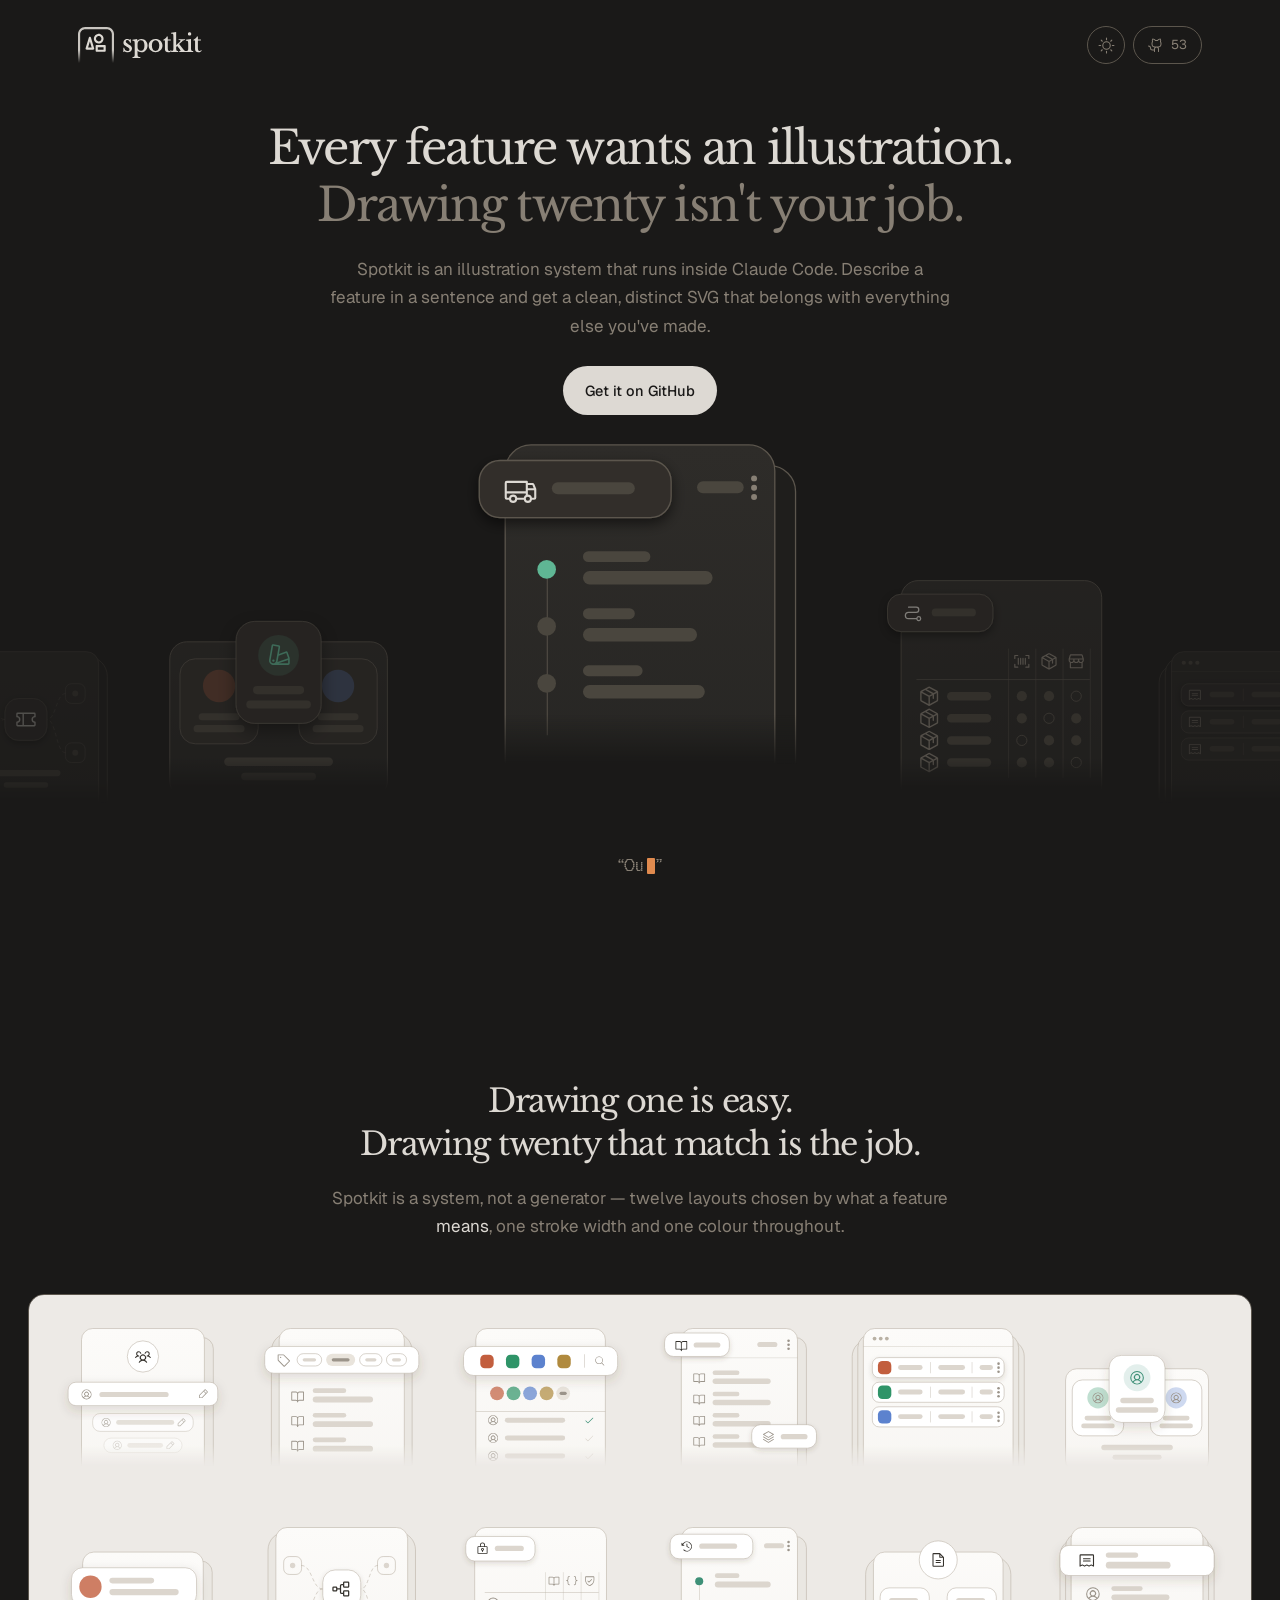
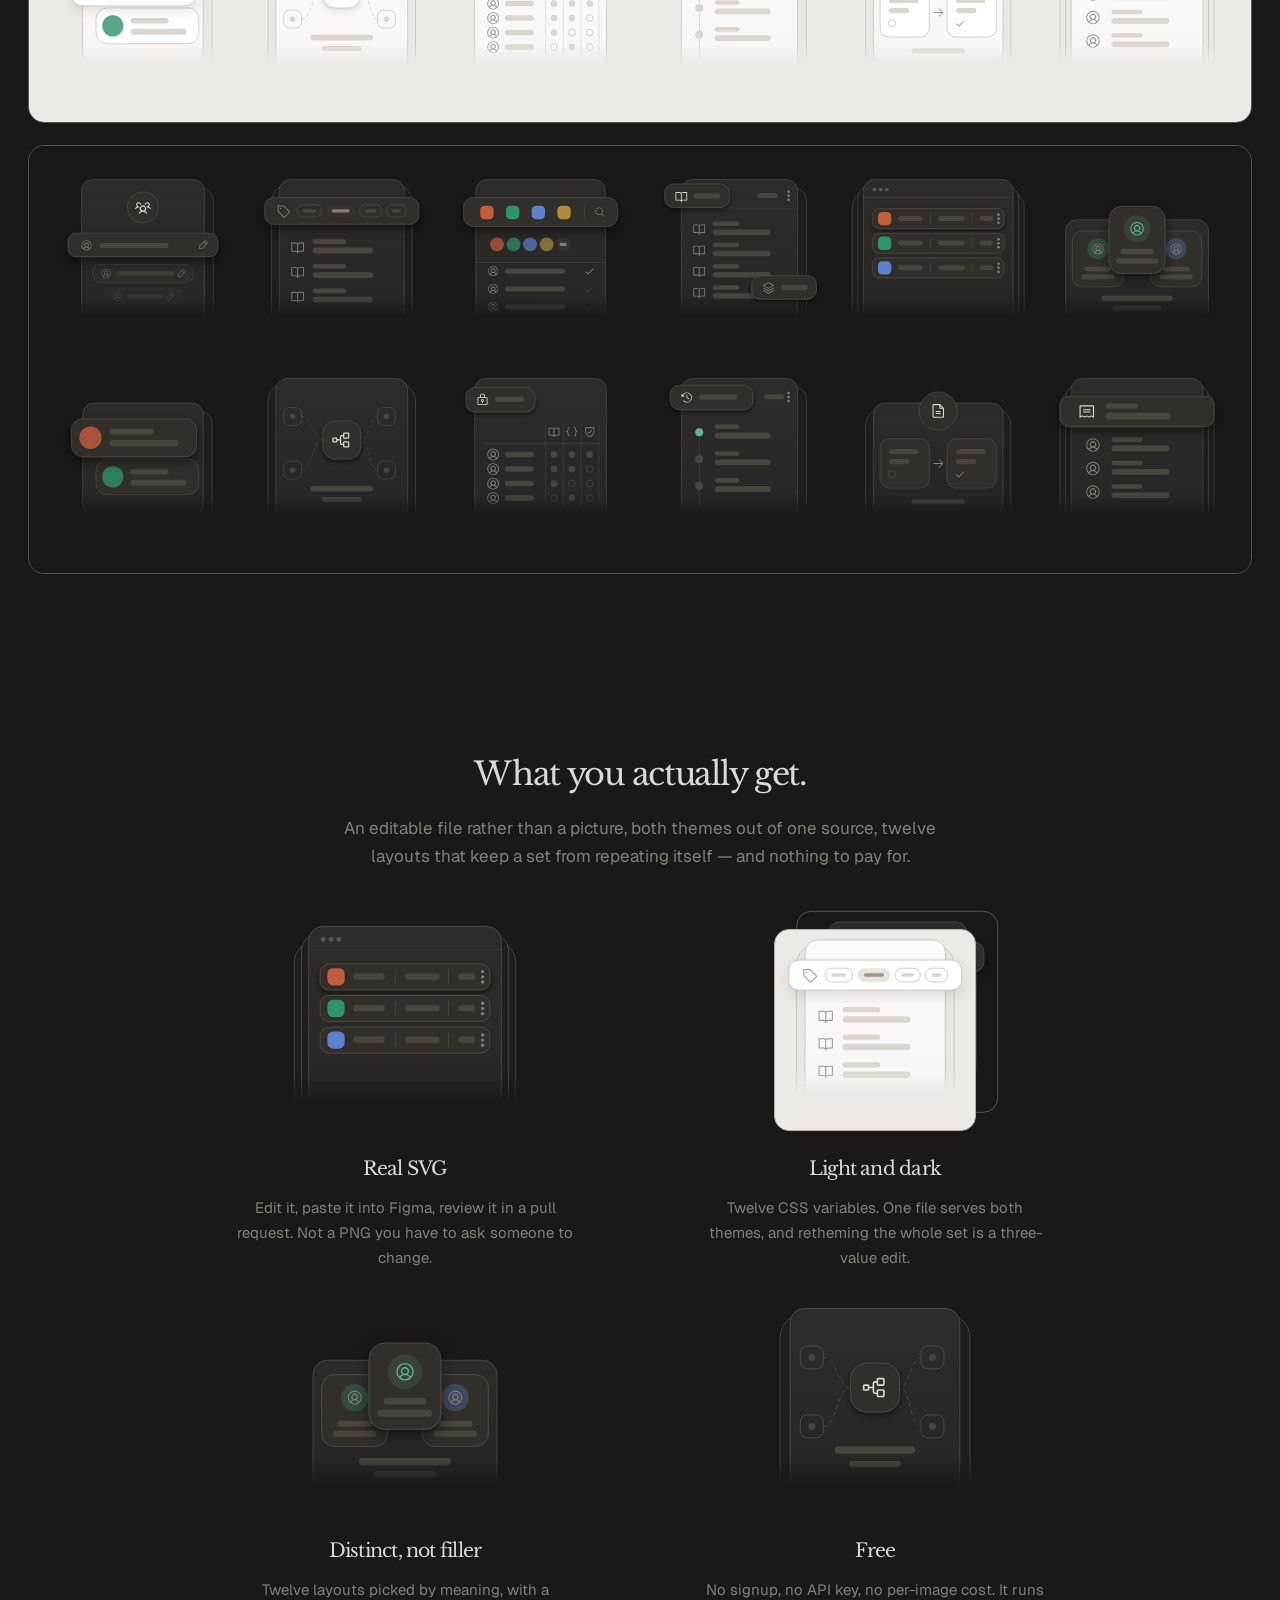
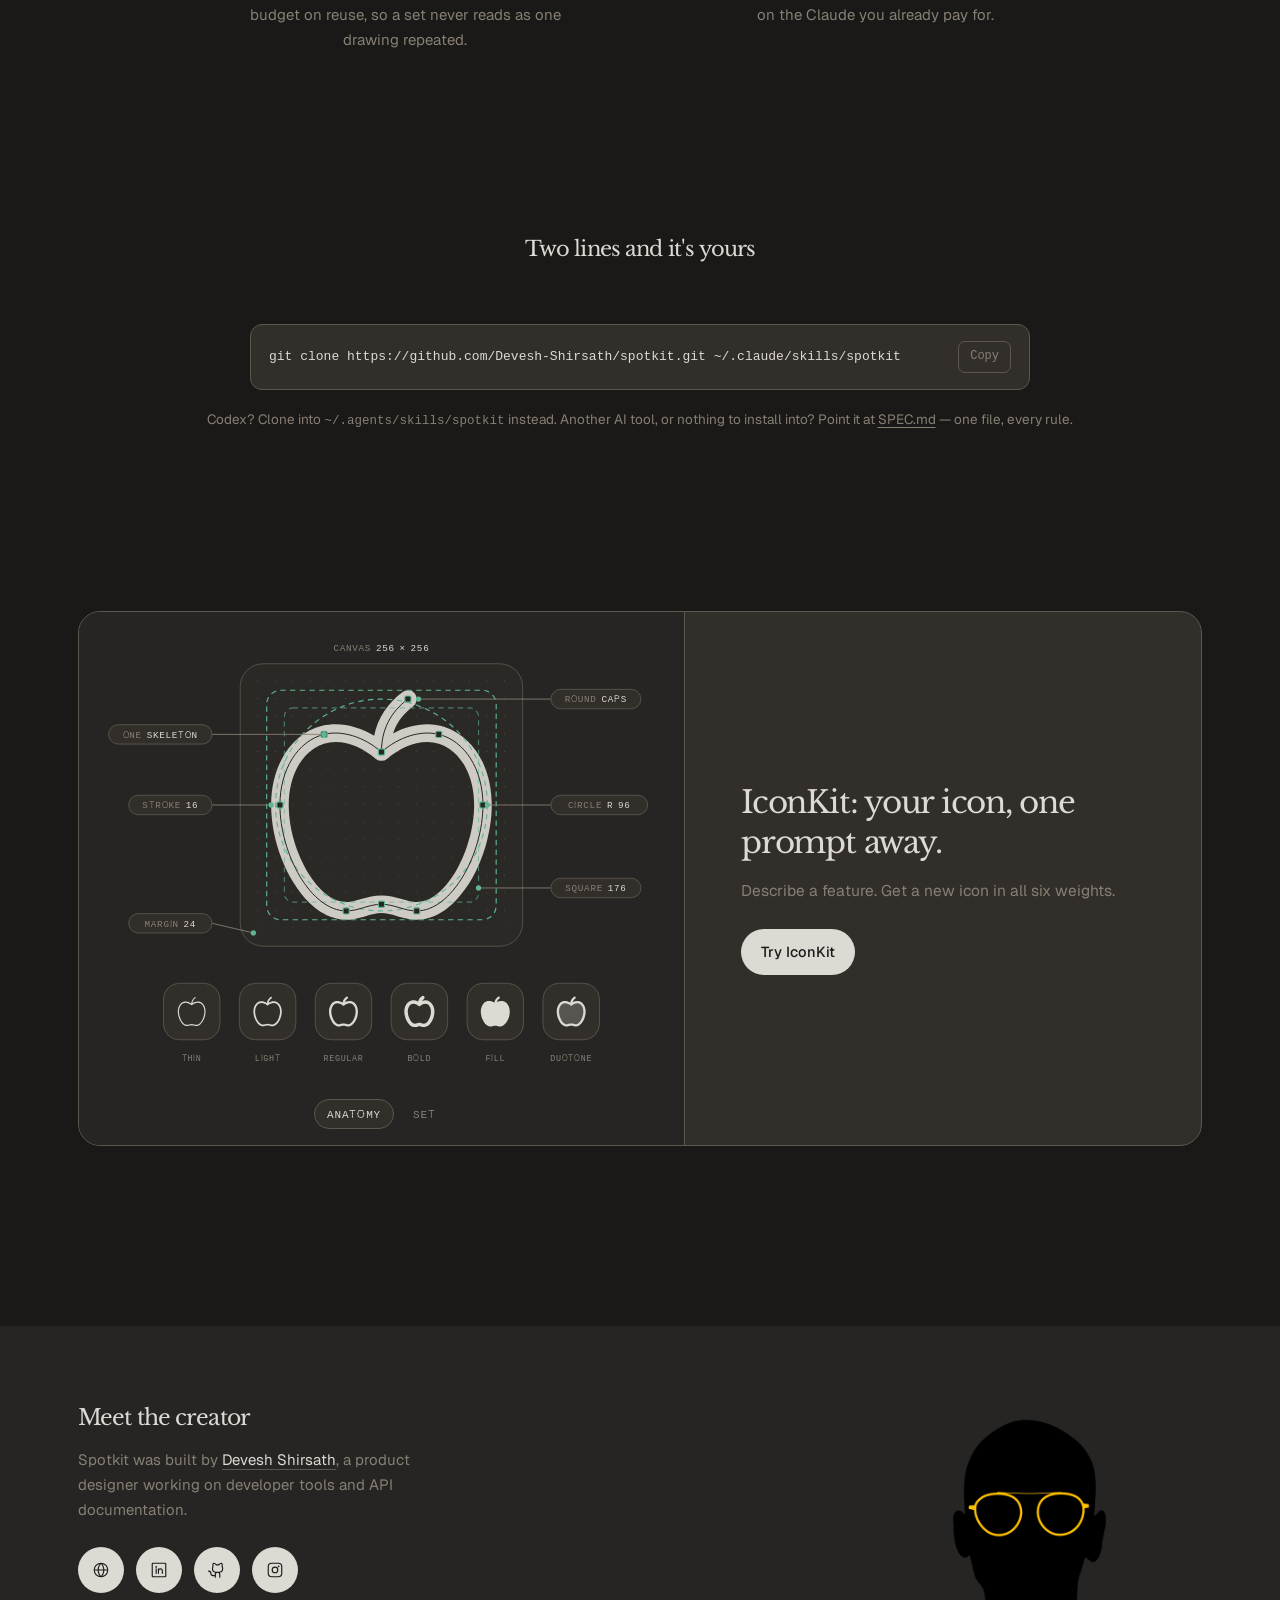
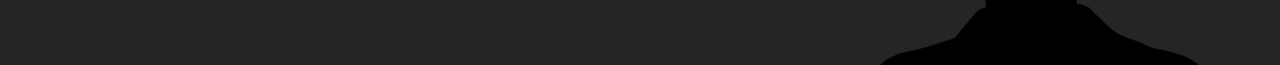
==== commit 4d3b564e: "IconKit illustrations: apple icon, redrawn anatomy The anatomy now sits on a rounded dot-grid board " ====
--- a/site/index.html
+++ b/site/index.html
@@ -1319,9 +1319,9 @@
     <div class="next-art">
       <input type="radio" name="ikart" id="ik-a" checked aria-label="Show the anatomy of an icon">
       <input type="radio" name="ikart" id="ik-b" aria-label="Show a set of icons">
-      <div class="art-a"><svg xmlns="http://www.w3.org/2000/svg" viewBox="0 0 640 520" style="overflow:visible" role="img" aria-label="Anatomy of an IconKit icon on the 256 grid, and its six weights"><path d="M180,36V356M160,56H480M200,36V356M160,76H480M220,36V356M160,96H480M240,36V356M160,116H480M260,36V356M160,136H480M280,36V356M160,156H480M300,36V356M160,176H480M320,36V356M160,196H480M340,36V356M160,216H480M360,36V356M160,236H480M380,36V356M160,256H480M400,36V356M160,276H480M420,36V356M160,296H480M440,36V356M160,316H480M460,36V356M160,336H480" fill="none" stroke="var(--il-line,#B9B1A4)" stroke-width=".6" opacity=".45"/><rect x="160" y="36" width="320" height="30" fill="var(--il-accent,#3E9077)" opacity=".13"/><rect x="160" y="326" width="320" height="30" fill="var(--il-accent,#3E9077)" opacity=".13"/><rect x="160" y="36" width="30" height="320" fill="var(--il-accent,#3E9077)" opacity=".13"/><rect x="450" y="36" width="30" height="320" fill="var(--il-accent,#3E9077)" opacity=".13"/><g transform="translate(160 36) scale(1.25)"><path d="M232,128A104,104,0,0,1,128,232A104,104,0,0,1,24,128A104,104,0,0,1,128,24A104,104,0,0,1,232,128ZM40,128A88,88,0,0,0,128,216A88,88,0,0,0,216,128A88,88,0,0,0,128,40A88,88,0,0,0,40,128ZM95,148.1A38,38,0,0,0,128,167.3A38,38,0,0,0,161,148.1A8,8,0,0,1,171.9,145A8,8,0,0,1,175,155.9A54,54,0,0,1,128,183.3A54,54,0,0,1,81,155.9A8,8,0,0,1,84,145A8,8,0,0,1,95,148.1ZM167.2,89.6A8,8,0,0,1,178.4,91.2A8,8,0,0,1,176.8,102.4L169.3,108L176.8,113.6A8,8,0,0,1,178.4,124.8A8,8,0,0,1,167.2,126.4L151.2,114.4A8,8,0,0,1,151.2,101.6L167.2,89.6ZM104,108A12,12,0,0,1,92,120A12,12,0,0,1,80,108A12,12,0,0,1,92,96A12,12,0,0,1,104,108Z" fill="var(--il-stroke,#35322D)" opacity=".92"/></g><rect x="160" y="36" width="320" height="320" fill="none" stroke="var(--il-accent,#3E9077)" stroke-width="1" opacity=".9"/><rect x="190" y="66" width="260" height="260" fill="none" stroke="var(--il-accent,#3E9077)" stroke-width="1" opacity=".9"/><circle cx="320" cy="196" r="120" fill="none" stroke="var(--il-accent,#3E9077)" stroke-width="1" opacity=".9"/><rect x="210" y="86" width="220" height="220" rx="10" fill="none" stroke="var(--il-accent,#3E9077)" stroke-width="1" opacity=".9"/><g transform="translate(160 36) scale(1.25)" fill="none" stroke="var(--il-panel,#E4E0DA)" stroke-width=".9" opacity=".9"><path d="M88,152a46,46,0,0,0,80,0"/><path d="M172,96L156,108L172,120"/><circle cx="92" cy="108" r="4"/></g><text x="320" y="22" text-anchor="middle" fill="var(--il-stroke-soft,#9B948A)" font-size="10.5" letter-spacing=".08em" style="font-family:var(--pixel,ui-monospace,Menlo,monospace)">CANVAS <tspan fill="var(--il-stroke,#35322D)">256 × 256</tspan></text><text x="132" y="120" text-anchor="end" fill="var(--il-stroke-soft,#9B948A)" font-size="10.5" letter-spacing=".08em" style="font-family:var(--pixel,ui-monospace,Menlo,monospace)">STROKE <tspan fill="var(--il-stroke,#35322D)">16</tspan></text><path d="M138,116L216.125,136" fill="none" stroke="var(--il-stroke-soft,#9B948A)" stroke-width="1" stroke-dasharray="1.5 3.5" stroke-linecap="round"/><circle cx="216.125" cy="136" r="2.2" fill="var(--il-stroke-soft,#9B948A)"/><text x="132" y="200" text-anchor="end" fill="var(--il-stroke-soft,#9B948A)" font-size="10.5" letter-spacing=".08em" style="font-family:var(--pixel,ui-monospace,Menlo,monospace)">CIRCLE <tspan fill="var(--il-stroke,#35322D)">R 96</tspan></text><path d="M138,196L200,196" fill="none" stroke="var(--il-stroke-soft,#9B948A)" stroke-width="1" stroke-dasharray="1.5 3.5" stroke-linecap="round"/><circle cx="200" cy="196" r="2.2" fill="var(--il-stroke-soft,#9B948A)"/><text x="132" y="290" text-anchor="end" fill="var(--il-stroke-soft,#9B948A)" font-size="10.5" letter-spacing=".08em" style="font-family:var(--pixel,ui-monospace,Menlo,monospace)">ROUND <tspan fill="var(--il-stroke,#35322D)">CAPS</tspan></text><path d="M138,286L270,226" fill="none" stroke="var(--il-stroke-soft,#9B948A)" stroke-width="1" stroke-dasharray="1.5 3.5" stroke-linecap="round"/><circle cx="270" cy="226" r="2.2" fill="var(--il-stroke-soft,#9B948A)"/><text x="508" y="96" text-anchor="start" fill="var(--il-stroke-soft,#9B948A)" font-size="10.5" letter-spacing=".08em" style="font-family:var(--pixel,ui-monospace,Menlo,monospace)">CORNER <tspan fill="var(--il-stroke,#35322D)">R 8</tspan></text><path d="M502,92L426.875,89.125" fill="none" stroke="var(--il-stroke-soft,#9B948A)" stroke-width="1" stroke-dasharray="1.5 3.5" stroke-linecap="round"/><circle cx="426.875" cy="89.125" r="2.2" fill="var(--il-stroke-soft,#9B948A)"/><text x="508" y="150" text-anchor="start" fill="var(--il-stroke-soft,#9B948A)" font-size="10.5" letter-spacing=".08em" style="font-family:var(--pixel,ui-monospace,Menlo,monospace)">SQUARE <tspan fill="var(--il-stroke,#35322D)">176</tspan></text><path d="M502,146L430,146" fill="none" stroke="var(--il-stroke-soft,#9B948A)" stroke-width="1" stroke-dasharray="1.5 3.5" stroke-linecap="round"/><circle cx="430" cy="146" r="2.2" fill="var(--il-stroke-soft,#9B948A)"/><text x="508" y="352" text-anchor="start" fill="var(--il-stroke-soft,#9B948A)" font-size="10.5" letter-spacing=".08em" style="font-family:var(--pixel,ui-monospace,Menlo,monospace)">MARGIN <tspan fill="var(--il-stroke,#35322D)">24</tspan></text><path d="M502,348L465,341" fill="none" stroke="var(--il-stroke-soft,#9B948A)" stroke-width="1" stroke-dasharray="1.5 3.5" stroke-linecap="round"/><circle cx="465" cy="341" r="2.2" fill="var(--il-stroke-soft,#9B948A)"/><g transform="translate(105 430) scale(0.1953) translate(-128 -128)" fill="var(--il-stroke,#35322D)"><path d="M228,128A100,100,0,0,1,128,228A100,100,0,0,1,28,128A100,100,0,0,1,128,28A100,100,0,0,1,228,128ZM36,128A92,92,0,0,0,128,220A92,92,0,0,0,220,128A92,92,0,0,0,128,36A92,92,0,0,0,36,128ZM91.5,150A42,42,0,0,0,128,171.3A42,42,0,0,0,164.5,150A4,4,0,0,1,170,148.5A4,4,0,0,1,171.5,154A50,50,0,0,1,128,179.3A50,50,0,0,1,84.5,154A4,4,0,0,1,86,148.5A4,4,0,0,1,91.5,150ZM169.6,92.8A4,4,0,0,1,175.2,93.6A4,4,0,0,1,174.4,99.2L162.7,108L174.4,116.8A4,4,0,0,1,175.2,122.4A4,4,0,0,1,169.6,123.2L153.6,111.2A4,4,0,0,1,153.6,104.8L169.6,92.8ZM100,108A8,8,0,0,1,92,116A8,8,0,0,1,84,108A8,8,0,0,1,92,100A8,8,0,0,1,100,108Z"/></g><text x="105" y="486" text-anchor="middle" fill="var(--il-stroke-soft,#9B948A)" font-size="9.5" letter-spacing=".08em" style="font-family:var(--pixel,ui-monospace,Menlo,monospace)">THIN</text><g transform="translate(191 430) scale(0.1953) translate(-128 -128)" fill="var(--il-stroke,#35322D)"><path d="M230,128A102,102,0,0,1,128,230A102,102,0,0,1,26,128A102,102,0,0,1,128,26A102,102,0,0,1,230,128ZM38,128A90,90,0,0,0,128,218A90,90,0,0,0,218,128A90,90,0,0,0,128,38A90,90,0,0,0,38,128ZM93.2,149A40,40,0,0,0,128,169.3A40,40,0,0,0,162.8,149A6,6,0,0,1,171,146.8A6,6,0,0,1,173.2,155A52,52,0,0,1,128,181.3A52,52,0,0,1,82.8,155A6,6,0,0,1,85,146.8A6,6,0,0,1,93.2,149ZM168.4,91.2A6,6,0,0,1,176.8,92.4A6,6,0,0,1,175.6,100.8L166,108L175.6,115.2A6,6,0,0,1,176.8,123.6A6,6,0,0,1,168.4,124.8L152.4,112.8A6,6,0,0,1,152.4,103.2L168.4,91.2ZM102,108A10,10,0,0,1,92,118A10,10,0,0,1,82,108A10,10,0,0,1,92,98A10,10,0,0,1,102,108Z"/></g><text x="191" y="486" text-anchor="middle" fill="var(--il-stroke-soft,#9B948A)" font-size="9.5" letter-spacing=".08em" style="font-family:var(--pixel,ui-monospace,Menlo,monospace)">LIGHT</text><g transform="translate(277 430) scale(0.1953) translate(-128 -128)" fill="var(--il-stroke,#35322D)"><path d="M232,128A104,104,0,0,1,128,232A104,104,0,0,1,24,128A104,104,0,0,1,128,24A104,104,0,0,1,232,128ZM40,128A88,88,0,0,0,128,216A88,88,0,0,0,216,128A88,88,0,0,0,128,40A88,88,0,0,0,40,128ZM95,148.1A38,38,0,0,0,128,167.3A38,38,0,0,0,161,148.1A8,8,0,0,1,171.9,145A8,8,0,0,1,175,155.9A54,54,0,0,1,128,183.3A54,54,0,0,1,81,155.9A8,8,0,0,1,84,145A8,8,0,0,1,95,148.1ZM167.2,89.6A8,8,0,0,1,178.4,91.2A8,8,0,0,1,176.8,102.4L169.3,108L176.8,113.6A8,8,0,0,1,178.4,124.8A8,8,0,0,1,167.2,126.4L151.2,114.4A8,8,0,0,1,151.2,101.6L167.2,89.6ZM104,108A12,12,0,0,1,92,120A12,12,0,0,1,80,108A12,12,0,0,1,92,96A12,12,0,0,1,104,108Z"/></g><text x="277" y="486" text-anchor="middle" fill="var(--il-stroke-soft,#9B948A)" font-size="9.5" letter-spacing=".08em" style="font-family:var(--pixel,ui-monospace,Menlo,monospace)">REGULAR</text><g transform="translate(363 430) scale(0.1953) translate(-128 -128)" fill="var(--il-stroke,#35322D)"><path d="M236,128A108,108,0,0,1,128,236A108,108,0,0,1,20,128A108,108,0,0,1,128,20A108,108,0,0,1,236,128ZM44,128A84,84,0,0,0,128,212A84,84,0,0,0,212,128A84,84,0,0,0,128,44A84,84,0,0,0,44,128ZM98.4,146.1A34,34,0,0,0,128,163.3A34,34,0,0,0,157.6,146.1A12,12,0,0,1,173.9,141.6A12,12,0,0,1,178.4,157.9A58,58,0,0,1,128,187.3A58,58,0,0,1,77.6,157.9A12,12,0,0,1,82.1,141.6A12,12,0,0,1,98.4,146.1ZM164.8,86.4A12,12,0,0,1,181.6,88.8A12,12,0,0,1,179.2,105.6L176,108L179.2,110.4A12,12,0,0,1,181.6,127.2A12,12,0,0,1,164.8,129.6L148.8,117.6A12,12,0,0,1,148.8,98.4L164.8,86.4ZM108,108A16,16,0,0,1,92,124A16,16,0,0,1,76,108A16,16,0,0,1,92,92A16,16,0,0,1,108,108Z"/></g><text x="363" y="486" text-anchor="middle" fill="var(--il-stroke-soft,#9B948A)" font-size="9.5" letter-spacing=".08em" style="font-family:var(--pixel,ui-monospace,Menlo,monospace)">BOLD</text><g transform="translate(449 430) scale(0.1953) translate(-128 -128)" fill="var(--il-stroke,#35322D)"><path d="M232,128A104,104,0,0,1,128,232A104,104,0,0,1,24,128A104,104,0,0,1,128,24A104,104,0,0,1,232,128ZM95,148.1A8,8,0,0,0,84,145A8,8,0,0,0,81,155.9A54,54,0,0,0,128,183.3A54,54,0,0,0,175,155.9A8,8,0,0,0,171.9,145A8,8,0,0,0,161,148.1A38,38,0,0,1,128,167.3A38,38,0,0,1,95,148.1ZM167.2,89.6L151.2,101.6A8,8,0,0,0,151.2,114.4L167.2,126.4A8,8,0,0,0,178.4,124.8A8,8,0,0,0,176.8,113.6L169.3,108L176.8,102.4A8,8,0,0,0,178.4,91.2A8,8,0,0,0,167.2,89.6ZM80,108A12,12,0,0,0,92,120A12,12,0,0,0,104,108A12,12,0,0,0,92,96A12,12,0,0,0,80,108Z"/></g><text x="449" y="486" text-anchor="middle" fill="var(--il-stroke-soft,#9B948A)" font-size="9.5" letter-spacing=".08em" style="font-family:var(--pixel,ui-monospace,Menlo,monospace)">FILL</text><g transform="translate(535 430) scale(0.1953) translate(-128 -128)" fill="var(--il-stroke,#35322D)"><path d="M224,128A96,96,0,0,1,128,224A96,96,0,0,1,32,128A96,96,0,0,1,128,32A96,96,0,0,1,224,128Z" opacity=".22"/><path d="M232,128A104,104,0,0,1,128,232A104,104,0,0,1,24,128A104,104,0,0,1,128,24A104,104,0,0,1,232,128ZM40,128A88,88,0,0,0,128,216A88,88,0,0,0,216,128A88,88,0,0,0,128,40A88,88,0,0,0,40,128ZM95,148.1A38,38,0,0,0,128,167.3A38,38,0,0,0,161,148.1A8,8,0,0,1,171.9,145A8,8,0,0,1,175,155.9A54,54,0,0,1,128,183.3A54,54,0,0,1,81,155.9A8,8,0,0,1,84,145A8,8,0,0,1,95,148.1ZM167.2,89.6A8,8,0,0,1,178.4,91.2A8,8,0,0,1,176.8,102.4L169.3,108L176.8,113.6A8,8,0,0,1,178.4,124.8A8,8,0,0,1,167.2,126.4L151.2,114.4A8,8,0,0,1,151.2,101.6L167.2,89.6ZM104,108A12,12,0,0,1,92,120A12,12,0,0,1,80,108A12,12,0,0,1,92,96A12,12,0,0,1,104,108Z"/></g><text x="535" y="486" text-anchor="middle" fill="var(--il-stroke-soft,#9B948A)" font-size="9.5" letter-spacing=".08em" style="font-family:var(--pixel,ui-monospace,Menlo,monospace)">DUOTONE</text><path d="M70,388H570" stroke="var(--il-line,#B9B1A4)" stroke-width="1" stroke-dasharray="1.5 4" stroke-linecap="round"/></svg>
+      <div class="art-a"><svg xmlns="http://www.w3.org/2000/svg" viewBox="0 0 640 520" style="overflow:visible" role="img" aria-label="Anatomy of an IconKit icon on the 256 grid, and its six weights"><defs><pattern id="ik-dots" x="160" y="36" width="20" height="20" patternUnits="userSpaceOnUse"><circle cx="20" cy="20" r="1.1" fill="var(--il-line,#B9B1A4)"/></pattern></defs><rect x="160" y="36" width="320" height="320" rx="26" fill="var(--il-surface,#FFFFFF)" opacity=".45"/><rect x="160" y="36" width="300" height="300" fill="url(#ik-dots)"/><rect x="160" y="36" width="320" height="320" rx="26" fill="none" stroke="var(--il-line,#B9B1A4)"/><g transform="translate(160 36) scale(1.25)"><path d="M147.2,25.6A8,8,0,0,1,158.4,27.2A8,8,0,0,1,156.8,38.4C148.3,44.8,141.8,52.9,138.5,63.1C152.7,55.5,169.7,52.1,185.3,57.2C201,62.3,212.8,74.6,219.8,89.3C226.7,104,228.8,120.4,227.7,136.5C227.1,144.6,225.7,152.5,223.7,160.3C221.7,168.2,219.1,175.8,215.8,183.2C212.5,190.6,208.6,197.7,203.9,204.2C199.2,210.8,193.8,216.9,187.4,221.8C181,226.7,173.6,230.4,165.5,231.6C161.5,232.2,157.4,232.1,153.4,231.5C149.4,230.9,145.6,229.8,141.7,228.7C137.2,227.3,132.7,226,128,226C123.3,226,118.8,227.3,114.3,228.7C110.4,229.8,106.4,231,102.4,231.5C98.3,232.1,94.2,232.2,90.1,231.5C82,230.3,74.5,226.4,68,221.4C61.6,216.3,56.1,210,51.5,203.3C46.8,196.6,42.8,189.3,39.6,181.8C33.2,166.9,29,150.4,28.2,134.2C27.3,117.9,29.9,101.2,37.6,86.6C45.3,71.9,57.9,60.2,74.3,56.2C90.4,52.3,107.6,56.9,121.4,65.3C124.7,48.9,133.9,35.6,147.2,25.6ZM109.7,213.3C112.7,212.4,115.7,211.6,118.7,210.9C121.8,210.3,124.9,210,128,210C131.1,210,134.2,210.3,137.3,210.9C140.3,211.6,143.3,212.4,146.3,213.3C149.5,214.3,152.8,215.3,156.1,215.7C159.6,216.2,162.8,216.1,166.2,215.1C172.6,213.3,178.4,209,183.1,204.3C187.8,199.5,191.8,194,195.3,188.2C198.7,182.3,201.6,176.2,204,169.9C208.7,157.3,211.7,143.7,212,130.3C212.3,116.9,209.7,103,202.8,91.4C195.6,79.4,184.3,70.9,169.9,70.8C156.6,70.7,143.2,77.3,133.3,86A8,8,0,0,1,122.7,86C112.8,77.3,99.5,70.7,86.1,70.8C71.7,70.9,60.4,79.4,53.2,91.4C46.3,103,43.7,116.9,44,130.3C44.3,143.7,47.3,157.3,52,169.9C54.4,176.2,57.3,182.3,60.7,188.2C64.2,194,68.2,199.5,72.9,204.3C77.6,209,83.4,213.3,89.8,215.1C93.2,216.1,96.4,216.2,99.9,215.7C103.2,215.3,106.5,214.3,109.7,213.3Z" fill="var(--il-stroke,#35322D)" opacity=".92"/></g><rect x="190" y="66" width="260" height="260" rx="16" fill="none" stroke="var(--il-accent,#3E9077)" stroke-width="1.3" stroke-dasharray="5 6" stroke-linecap="round"/><circle cx="320" cy="196" r="120" fill="none" stroke="var(--il-accent,#3E9077)" stroke-width="1.3" stroke-dasharray="5 6" stroke-linecap="round"/><rect x="210" y="86" width="220" height="220" rx="10" fill="none" stroke="var(--il-accent,#3E9077)" stroke-width="1.3" stroke-dasharray="5 6" stroke-linecap="round" opacity=".6"/><g transform="translate(160 36) scale(1.25)" fill="none" stroke="var(--il-panel,#E4E0DA)" stroke-width=".9"><path d="M128,80C112,66,92,60,76,64C52,70,36,96,36,128C36,172,64,224,96,224C108,224,116,218,128,218C140,218,148,224,160,224C192,224,220,172,220,128C220,96,204,70,180,64C164,60,144,66,128,80Z"/><path d="M128,80c0-20,8-36,24-48"/></g><rect x="316.5" y="132.5" width="7" height="7" rx="1.5" fill="var(--il-panel,#E4E0DA)" stroke="var(--il-accent,#3E9077)" stroke-width="1.3"/><rect x="251.5" y="112.5" width="7" height="7" rx="1.5" fill="var(--il-panel,#E4E0DA)" stroke="var(--il-accent,#3E9077)" stroke-width="1.3"/><rect x="201.5" y="192.5" width="7" height="7" rx="1.5" fill="var(--il-panel,#E4E0DA)" stroke="var(--il-accent,#3E9077)" stroke-width="1.3"/><rect x="276.5" y="312.5" width="7" height="7" rx="1.5" fill="var(--il-panel,#E4E0DA)" stroke="var(--il-accent,#3E9077)" stroke-width="1.3"/><rect x="316.5" y="305" width="7" height="7" rx="1.5" fill="var(--il-panel,#E4E0DA)" stroke="var(--il-accent,#3E9077)" stroke-width="1.3"/><rect x="356.5" y="312.5" width="7" height="7" rx="1.5" fill="var(--il-panel,#E4E0DA)" stroke="var(--il-accent,#3E9077)" stroke-width="1.3"/><rect x="431.5" y="192.5" width="7" height="7" rx="1.5" fill="var(--il-panel,#E4E0DA)" stroke="var(--il-accent,#3E9077)" stroke-width="1.3"/><rect x="381.5" y="112.5" width="7" height="7" rx="1.5" fill="var(--il-panel,#E4E0DA)" stroke="var(--il-accent,#3E9077)" stroke-width="1.3"/><rect x="346.5" y="72.5" width="7" height="7" rx="1.5" fill="var(--il-panel,#E4E0DA)" stroke="var(--il-accent,#3E9077)" stroke-width="1.3"/><text x="320" y="22" text-anchor="middle" fill="var(--il-stroke-soft,#9B948A)" font-size="10.5" letter-spacing=".08em" style="font-family:var(--pixel,ui-monospace,Menlo,monospace)">CANVAS <tspan fill="var(--il-stroke,#35322D)">256 × 256</tspan></text><path d="M128,116L255,116" fill="none" stroke="var(--il-stroke-soft,#9B948A)" stroke-width="1"/><circle cx="255" cy="116" r="3" fill="var(--il-accent,#3E9077)"/><rect x="10.8" y="105" width="117.2" height="22" rx="11" fill="var(--il-surface,#FFFFFF)" stroke="var(--il-line,#B9B1A4)"/><text x="69.4" y="119.8" text-anchor="middle" letter-spacing=".08em" fill="var(--il-stroke-soft,#9B948A)" font-size="10.5" style="font-family:var(--pixel,ui-monospace,Menlo,monospace)">ONE <tspan fill="var(--il-stroke,#35322D)">SKELETON</tspan></text><path d="M128,196L195,196" fill="none" stroke="var(--il-stroke-soft,#9B948A)" stroke-width="1"/><circle cx="195" cy="196" r="3" fill="var(--il-accent,#3E9077)"/><rect x="33.6" y="185" width="94.4" height="22" rx="11" fill="var(--il-surface,#FFFFFF)" stroke="var(--il-line,#B9B1A4)"/><text x="80.8" y="199.8" text-anchor="middle" letter-spacing=".08em" fill="var(--il-stroke-soft,#9B948A)" font-size="10.5" style="font-family:var(--pixel,ui-monospace,Menlo,monospace)">STROKE <tspan fill="var(--il-stroke,#35322D)">16</tspan></text><path d="M128,330L175,341" fill="none" stroke="var(--il-stroke-soft,#9B948A)" stroke-width="1"/><circle cx="175" cy="341" r="3" fill="var(--il-accent,#3E9077)"/><rect x="33.6" y="319" width="94.4" height="22" rx="11" fill="var(--il-surface,#FFFFFF)" stroke="var(--il-line,#B9B1A4)"/><text x="80.8" y="333.8" text-anchor="middle" letter-spacing=".08em" fill="var(--il-stroke-soft,#9B948A)" font-size="10.5" style="font-family:var(--pixel,ui-monospace,Menlo,monospace)">MARGIN <tspan fill="var(--il-stroke,#35322D)">24</tspan></text><path d="M512,76L362,76" fill="none" stroke="var(--il-stroke-soft,#9B948A)" stroke-width="1"/><circle cx="362" cy="76" r="3" fill="var(--il-accent,#3E9077)"/><rect x="512" y="65" width="102" height="22" rx="11" fill="var(--il-surface,#FFFFFF)" stroke="var(--il-line,#B9B1A4)"/><text x="563" y="79.8" text-anchor="middle" letter-spacing=".08em" fill="var(--il-stroke-soft,#9B948A)" font-size="10.5" style="font-family:var(--pixel,ui-monospace,Menlo,monospace)">ROUND <tspan fill="var(--il-stroke,#35322D)">CAPS</tspan></text><path d="M512,196L440,196" fill="none" stroke="var(--il-stroke-soft,#9B948A)" stroke-width="1"/><circle cx="440" cy="196" r="3" fill="var(--il-accent,#3E9077)"/><rect x="512" y="185" width="109.6" height="22" rx="11" fill="var(--il-surface,#FFFFFF)" stroke="var(--il-line,#B9B1A4)"/><text x="566.8" y="199.8" text-anchor="middle" letter-spacing=".08em" fill="var(--il-stroke-soft,#9B948A)" font-size="10.5" style="font-family:var(--pixel,ui-monospace,Menlo,monospace)">CIRCLE <tspan fill="var(--il-stroke,#35322D)">R 96</tspan></text><path d="M512,290L430,290" fill="none" stroke="var(--il-stroke-soft,#9B948A)" stroke-width="1"/><circle cx="430" cy="290" r="3" fill="var(--il-accent,#3E9077)"/><rect x="512" y="279" width="102" height="22" rx="11" fill="var(--il-surface,#FFFFFF)" stroke="var(--il-line,#B9B1A4)"/><text x="563" y="293.8" text-anchor="middle" letter-spacing=".08em" fill="var(--il-stroke-soft,#9B948A)" font-size="10.5" style="font-family:var(--pixel,ui-monospace,Menlo,monospace)">SQUARE <tspan fill="var(--il-stroke,#35322D)">176</tspan></text><rect x="73" y="398" width="64" height="64" rx="18" fill="var(--il-surface,#FFFFFF)" stroke="var(--il-line,#B9B1A4)"/><g transform="translate(105 430) scale(0.1641) translate(-128 -128)" fill="var(--il-stroke,#35322D)"><path d="M149.6,28.8A4,4,0,0,1,155.2,29.6A4,4,0,0,1,154.4,35.2C142.3,44.3,134.6,56.3,132.6,71.4C145.3,62.5,161.6,56.9,177.2,59.4C193.3,61.9,206,72.8,213.9,86.7C221.7,100.5,224.5,116.6,223.9,132.3C223.3,148,219.5,163.8,213.6,178.3C210.6,185.6,206.9,192.6,202.5,199.2C198.2,205.7,193.1,211.9,187.1,217C181,222,174,226,166.1,227.4C162.2,228.2,158.3,228.1,154.3,227.6C150.4,227.1,146.6,226,142.8,224.8C137.9,223.4,133.2,222,128,222C122.8,222,118,223.4,113.2,224.8C109.3,226,105.5,227.1,101.6,227.6C97.7,228.2,93.7,228.2,89.8,227.4C81.9,225.9,74.9,221.9,68.8,216.8C62.7,211.7,57.6,205.5,53.3,198.9C48.9,192.3,45.3,185.2,42.3,177.9C36.3,163.4,32.6,147.4,32.1,131.7C31.6,115.9,34.5,99.8,42.5,86C50.6,72.1,63.5,61.4,79.8,59.2C95.5,57.1,111.8,63,124.4,72.1C126.3,54.1,135.2,39.6,149.6,28.8ZM110.8,217.2C116.5,215.5,122,214,128,214C134,214,139.5,215.5,145.2,217.2C148.6,218.2,152.1,219.2,155.7,219.7C159.3,220.2,162.8,220.1,166.4,219.2C173.4,217.5,179.7,213.2,184.8,208.2C190,203.2,194.4,197.4,198.1,191.2C201.9,185,205,178.5,207.6,171.7C212.7,158.3,215.8,143.8,216,129.5C216.2,115.1,213.1,100.3,205.4,88.1C197.5,75.5,185.1,66.8,169.8,66.8C155.5,66.8,141.3,73.7,130.6,83A4,4,0,0,1,125.4,83C114.7,73.7,100.5,66.8,86.2,66.8C70.9,66.8,58.5,75.5,50.6,88.1C42.9,100.3,39.8,115.1,40,129.5C40.2,143.8,43.4,158.3,48.5,171.7C51,178.5,54.1,185,57.9,191.2C61.6,197.4,66,203.2,71.2,208.2C76.3,213.2,82.6,217.5,89.6,219.2C93.2,220.1,96.7,220.2,100.3,219.7C103.9,219.2,107.4,218.2,110.8,217.2Z"/></g><text x="105" y="486" text-anchor="middle" fill="var(--il-stroke-soft,#9B948A)" font-size="9.5" letter-spacing=".08em" style="font-family:var(--pixel,ui-monospace,Menlo,monospace)">THIN</text><rect x="159" y="398" width="64" height="64" rx="18" fill="var(--il-surface,#FFFFFF)" stroke="var(--il-line,#B9B1A4)"/><g transform="translate(191 430) scale(0.1641) translate(-128 -128)" fill="var(--il-stroke,#35322D)"><path d="M148.4,27.2A6,6,0,0,1,156.8,28.4A6,6,0,0,1,155.6,36.8C145.3,44.5,138.1,54.5,135.3,67.2C148.8,59,165.6,54.3,181.2,58.1C197.2,62,209.3,73.5,216.8,87.8C224.2,102.1,226.7,118.4,225.8,134.3C225,150.1,220.9,166.2,214.7,180.7C211.6,188,207.8,195.1,203.2,201.7C198.8,208.2,193.5,214.4,187.2,219.4C181,224.4,173.8,228.2,165.8,229.5C161.9,230.2,157.9,230.1,153.9,229.6C149.9,229,146.1,227.9,142.3,226.8C137.6,225.3,133,224,128,224C123,224,118.4,225.3,113.7,226.8C109.9,227.9,106,229,102,229.6C98,230.1,93.9,230.2,90,229.5C81.9,228.1,74.7,224.2,68.4,219.1C62.2,214,56.9,207.8,52.4,201.1C47.9,194.5,44.1,187.3,40.9,179.9C34.8,165.2,30.8,149,30.1,133C29.4,117,32.2,100.5,40,86.3C47.9,72,60.6,60.8,77,57.6C92.8,54.6,109.6,59.9,122.9,68.6C125.6,51.4,134.6,37.6,148.4,27.2ZM110.3,215.2C116.2,213.5,121.8,212,128,212C134.2,212,139.8,213.5,145.7,215.2C152.7,217.3,159.1,219.1,166.3,217.2C173,215.4,179.1,211.1,183.9,206.3C188.9,201.3,193.1,195.7,196.7,189.7C200.3,183.7,203.3,177.3,205.8,170.8C210.7,157.8,213.7,143.8,214,129.9C214.2,116,211.4,101.7,204.1,89.7C196.5,77.4,184.7,68.8,169.9,68.8C156,68.7,142.2,75.5,131.9,84.5A6,6,0,0,1,124,84.5C113.8,75.5,100,68.7,86.1,68.8C71.3,68.8,59.5,77.4,51.9,89.7C44.6,101.7,41.8,116,42,129.9C42.3,143.8,45.3,157.8,50.2,170.8C52.7,177.3,55.7,183.7,59.3,189.7C62.9,195.7,67.1,201.3,72,206.3C76.9,211.1,83,215.4,89.7,217.2C96.9,219.1,103.3,217.3,110.3,215.2Z"/></g><text x="191" y="486" text-anchor="middle" fill="var(--il-stroke-soft,#9B948A)" font-size="9.5" letter-spacing=".08em" style="font-family:var(--pixel,ui-monospace,Menlo,monospace)">LIGHT</text><rect x="245" y="398" width="64" height="64" rx="18" fill="var(--il-surface,#FFFFFF)" stroke="var(--il-line,#B9B1A4)"/><g transform="translate(277 430) scale(0.1641) translate(-128 -128)" fill="var(--il-stroke,#35322D)"><path d="M147.2,25.6A8,8,0,0,1,158.4,27.2A8,8,0,0,1,156.8,38.4C148.3,44.8,141.8,52.9,138.5,63.1C152.7,55.5,169.7,52.1,185.3,57.2C201,62.3,212.8,74.6,219.8,89.3C226.7,104,228.8,120.4,227.7,136.5C227.1,144.6,225.7,152.5,223.7,160.3C221.7,168.2,219.1,175.8,215.8,183.2C212.5,190.6,208.6,197.7,203.9,204.2C199.2,210.8,193.8,216.9,187.4,221.8C181,226.7,173.6,230.4,165.5,231.6C161.5,232.2,157.4,232.1,153.4,231.5C149.4,230.9,145.6,229.8,141.7,228.7C137.2,227.3,132.7,226,128,226C123.3,226,118.8,227.3,114.3,228.7C110.4,229.8,106.4,231,102.4,231.5C98.3,232.1,94.2,232.2,90.1,231.5C82,230.3,74.5,226.4,68,221.4C61.6,216.3,56.1,210,51.5,203.3C46.8,196.6,42.8,189.3,39.6,181.8C33.2,166.9,29,150.4,28.2,134.2C27.3,117.9,29.9,101.2,37.6,86.6C45.3,71.9,57.9,60.2,74.3,56.2C90.4,52.3,107.6,56.9,121.4,65.3C124.7,48.9,133.9,35.6,147.2,25.6ZM109.7,213.3C112.7,212.4,115.7,211.6,118.7,210.9C121.8,210.3,124.9,210,128,210C131.1,210,134.2,210.3,137.3,210.9C140.3,211.6,143.3,212.4,146.3,213.3C149.5,214.3,152.8,215.3,156.1,215.7C159.6,216.2,162.8,216.1,166.2,215.1C172.6,213.3,178.4,209,183.1,204.3C187.8,199.5,191.8,194,195.3,188.2C198.7,182.3,201.6,176.2,204,169.9C208.7,157.3,211.7,143.7,212,130.3C212.3,116.9,209.7,103,202.8,91.4C195.6,79.4,184.3,70.9,169.9,70.8C156.6,70.7,143.2,77.3,133.3,86A8,8,0,0,1,122.7,86C112.8,77.3,99.5,70.7,86.1,70.8C71.7,70.9,60.4,79.4,53.2,91.4C46.3,103,43.7,116.9,44,130.3C44.3,143.7,47.3,157.3,52,169.9C54.4,176.2,57.3,182.3,60.7,188.2C64.2,194,68.2,199.5,72.9,204.3C77.6,209,83.4,213.3,89.8,215.1C93.2,216.1,96.4,216.2,99.9,215.7C103.2,215.3,106.5,214.3,109.7,213.3Z"/></g><text x="277" y="486" text-anchor="middle" fill="var(--il-stroke-soft,#9B948A)" font-size="9.5" letter-spacing=".08em" style="font-family:var(--pixel,ui-monospace,Menlo,monospace)">REGULAR</text><rect x="331" y="398" width="64" height="64" rx="18" fill="var(--il-surface,#FFFFFF)" stroke="var(--il-line,#B9B1A4)"/><g transform="translate(363 430) scale(0.1641) translate(-128 -128)" fill="var(--il-stroke,#35322D)"><path d="M144.8,22.4A12,12,0,0,1,161.6,24.8A12,12,0,0,1,159.2,41.6C154.2,45.3,149.8,49.8,146.6,55.1C154.2,52.3,162.4,50.7,170.7,50.8C178.9,50.9,186.9,52.9,194.3,56.6C209.2,64.1,219.8,77.7,225.7,93.1C231.7,108.5,233.1,125.2,231.3,141.5C230.4,149.7,228.7,157.8,226.4,165.6C224.2,173.5,221.3,181.2,217.7,188.6C210.7,203.1,200.7,217.5,187.4,226.8C180.6,231.4,173,234.8,164.8,235.7C160.7,236.2,156.6,236,152.5,235.4C148.4,234.8,144.5,233.7,140.6,232.5C136.5,231.3,132.3,230,128,230C123.7,230,119.5,231.3,115.5,232.5C111.4,233.7,107.3,234.9,103.1,235.5C98.9,236.1,94.6,236.2,90.4,235.6C81.9,234.5,74.1,230.8,67.2,225.8C53.8,215.9,43.7,200.6,36.9,185.5C33.4,177.8,30.6,169.7,28.4,161.5C26.3,153.3,24.9,144.9,24.3,136.4C23.1,119.5,25.5,102.2,33,86.8C40.5,71.4,53,58.7,69.5,53.4C86,48.1,103.7,51.4,118.8,59.2C123.1,44.1,132.3,31.8,144.8,22.4ZM108.5,209.5C111.7,208.6,114.9,207.6,118.1,207C121.4,206.4,124.7,206,128,206C131.3,206,134.6,206.4,137.9,207C141.1,207.6,144.3,208.6,147.4,209.5C150.5,210.4,153.5,211.3,156.6,211.8C159.9,212.2,162.8,212,165.9,211C171.9,209.1,177.1,204.8,181.3,200.4C185.6,195.8,189.3,190.6,192.4,185.1C195.6,179.7,198.2,173.9,200.4,168C204.8,156.3,207.6,143.7,207.9,131.2C208.3,118.7,206.2,105.7,200.1,94.7C193.7,83.4,183.5,74.9,170.1,74.8C157.6,74.7,145.1,81,135.9,89A12,12,0,0,1,120.1,89C110.9,81,98.4,74.7,86,74.8C72.5,74.9,62.3,83.4,56,94.7C49.8,105.7,47.7,118.7,48,131.2C48.4,143.7,51.2,156.3,55.6,168C57.8,173.9,60.4,179.7,63.6,185.1C66.7,190.6,70.4,195.8,74.7,200.4C78.9,204.8,84.1,209.1,90.1,211C93.2,212,96.1,212.2,99.4,211.8C102.5,211.3,105.5,210.4,108.5,209.5Z"/></g><text x="363" y="486" text-anchor="middle" fill="var(--il-stroke-soft,#9B948A)" font-size="9.5" letter-spacing=".08em" style="font-family:var(--pixel,ui-monospace,Menlo,monospace)">BOLD</text><rect x="417" y="398" width="64" height="64" rx="18" fill="var(--il-surface,#FFFFFF)" stroke="var(--il-line,#B9B1A4)"/><g transform="translate(449 430) scale(0.1641) translate(-128 -128)" fill="var(--il-stroke,#35322D)"><path d="M147.2,25.6A8,8,0,0,1,158.4,27.2A8,8,0,0,1,156.8,38.4C148.3,44.8,141.8,52.9,138.5,63.1C152.7,55.5,169.7,52.1,185.3,57.2C201,62.3,212.8,74.6,219.8,89.3C226.7,104,228.8,120.4,227.7,136.5C227.1,144.6,225.7,152.5,223.7,160.3C221.7,168.2,219.1,175.8,215.8,183.2C212.5,190.6,208.6,197.7,203.9,204.2C199.2,210.8,193.8,216.9,187.4,221.8C181,226.7,173.6,230.4,165.5,231.6C161.5,232.2,157.4,232.1,153.4,231.5C149.4,230.9,145.6,229.8,141.7,228.7C137.2,227.3,132.7,226,128,226C123.3,226,118.8,227.3,114.3,228.7C110.4,229.8,106.4,231,102.4,231.5C98.3,232.1,94.2,232.2,90.1,231.5C82,230.3,74.5,226.4,68,221.4C61.6,216.3,56.1,210,51.5,203.3C46.8,196.6,42.8,189.3,39.6,181.8C33.2,166.9,29,150.4,28.2,134.2C27.3,117.9,29.9,101.2,37.6,86.6C45.3,71.9,57.9,60.2,74.3,56.2C90.4,52.3,107.6,56.9,121.4,65.3C124.7,48.9,133.9,35.6,147.2,25.6Z"/></g><text x="449" y="486" text-anchor="middle" fill="var(--il-stroke-soft,#9B948A)" font-size="9.5" letter-spacing=".08em" style="font-family:var(--pixel,ui-monospace,Menlo,monospace)">FILL</text><rect x="503" y="398" width="64" height="64" rx="18" fill="var(--il-surface,#FFFFFF)" stroke="var(--il-line,#B9B1A4)"/><g transform="translate(535 430) scale(0.1641) translate(-128 -128)" fill="var(--il-stroke,#35322D)"><path d="M128,80C139.3,70.1,154.4,62.8,169.7,62.8C185.9,62.8,199.3,71.6,208.1,84.8C216.6,97.6,220.1,113.4,220,128.6C219.9,143.9,216.6,159.3,211.1,173.6C208.4,180.8,205,187.7,200.9,194.2C196.9,200.7,192.2,206.9,186.5,212.1C180.9,217.3,174.2,221.6,166.7,223.2C162.9,224.1,159,224.2,155.2,223.7C151.4,223.2,147.7,222.1,144,221C138.7,219.4,133.6,218,128,218C122.4,218,117.3,219.4,112,221C108.3,222.1,104.6,223.2,100.8,223.7C97,224.2,93.1,224.1,89.3,223.2C81.8,221.6,75.1,217.3,69.5,212.1C63.8,206.9,59.1,200.7,55,194.2C51,187.7,47.6,180.8,44.9,173.6C39.4,159.3,36.1,143.9,36,128.6C35.9,113.4,39.4,97.6,48,84.8C56.7,71.6,70.1,62.8,86.3,62.8C101.6,62.8,116.7,70.1,128,80Z" opacity=".22"/><path d="M147.2,25.6A8,8,0,0,1,158.4,27.2A8,8,0,0,1,156.8,38.4C148.3,44.8,141.8,52.9,138.5,63.1C152.7,55.5,169.7,52.1,185.3,57.2C201,62.3,212.8,74.6,219.8,89.3C226.7,104,228.8,120.4,227.7,136.5C227.1,144.6,225.7,152.5,223.7,160.3C221.7,168.2,219.1,175.8,215.8,183.2C212.5,190.6,208.6,197.7,203.9,204.2C199.2,210.8,193.8,216.9,187.4,221.8C181,226.7,173.6,230.4,165.5,231.6C161.5,232.2,157.4,232.1,153.4,231.5C149.4,230.9,145.6,229.8,141.7,228.7C137.2,227.3,132.7,226,128,226C123.3,226,118.8,227.3,114.3,228.7C110.4,229.8,106.4,231,102.4,231.5C98.3,232.1,94.2,232.2,90.1,231.5C82,230.3,74.5,226.4,68,221.4C61.6,216.3,56.1,210,51.5,203.3C46.8,196.6,42.8,189.3,39.6,181.8C33.2,166.9,29,150.4,28.2,134.2C27.3,117.9,29.9,101.2,37.6,86.6C45.3,71.9,57.9,60.2,74.3,56.2C90.4,52.3,107.6,56.9,121.4,65.3C124.7,48.9,133.9,35.6,147.2,25.6ZM109.7,213.3C112.7,212.4,115.7,211.6,118.7,210.9C121.8,210.3,124.9,210,128,210C131.1,210,134.2,210.3,137.3,210.9C140.3,211.6,143.3,212.4,146.3,213.3C149.5,214.3,152.8,215.3,156.1,215.7C159.6,216.2,162.8,216.1,166.2,215.1C172.6,213.3,178.4,209,183.1,204.3C187.8,199.5,191.8,194,195.3,188.2C198.7,182.3,201.6,176.2,204,169.9C208.7,157.3,211.7,143.7,212,130.3C212.3,116.9,209.7,103,202.8,91.4C195.6,79.4,184.3,70.9,169.9,70.8C156.6,70.7,143.2,77.3,133.3,86A8,8,0,0,1,122.7,86C112.8,77.3,99.5,70.7,86.1,70.8C71.7,70.9,60.4,79.4,53.2,91.4C46.3,103,43.7,116.9,44,130.3C44.3,143.7,47.3,157.3,52,169.9C54.4,176.2,57.3,182.3,60.7,188.2C64.2,194,68.2,199.5,72.9,204.3C77.6,209,83.4,213.3,89.8,215.1C93.2,216.1,96.4,216.2,99.9,215.7C103.2,215.3,106.5,214.3,109.7,213.3Z"/></g><text x="535" y="486" text-anchor="middle" fill="var(--il-stroke-soft,#9B948A)" font-size="9.5" letter-spacing=".08em" style="font-family:var(--pixel,ui-monospace,Menlo,monospace)">DUOTONE</text></svg>
 </div>
-      <div class="art-b"><svg xmlns="http://www.w3.org/2000/svg" viewBox="0 0 640 520" style="overflow:visible" role="img" aria-label="A set of icons designed with IconKit, in several weights"><circle cx="320" cy="260" r="180" fill="none" stroke="var(--il-line,#B9B1A4)" stroke-width="1" stroke-dasharray="1.5 5" stroke-linecap="round" opacity=".8"/><circle cx="320" cy="260" r="244" fill="none" stroke="var(--il-line,#B9B1A4)" stroke-width="1" stroke-dasharray="1.5 5" stroke-linecap="round" opacity=".8"/><circle cx="320" cy="260" r="92" fill="var(--il-stroke,#35322D)"/><g transform="translate(320 260) scale(0.4609) translate(-128 -128)" fill="var(--il-panel,#E4E0DA)"><path d="M232,128A104,104,0,0,1,128,232A104,104,0,0,1,24,128A104,104,0,0,1,128,24A104,104,0,0,1,232,128ZM40,128A88,88,0,0,0,128,216A88,88,0,0,0,216,128A88,88,0,0,0,128,40A88,88,0,0,0,40,128ZM95,148.1A38,38,0,0,0,128,167.3A38,38,0,0,0,161,148.1A8,8,0,0,1,171.9,145A8,8,0,0,1,175,155.9A54,54,0,0,1,128,183.3A54,54,0,0,1,81,155.9A8,8,0,0,1,84,145A8,8,0,0,1,95,148.1ZM167.2,89.6A8,8,0,0,1,178.4,91.2A8,8,0,0,1,176.8,102.4L169.3,108L176.8,113.6A8,8,0,0,1,178.4,124.8A8,8,0,0,1,167.2,126.4L151.2,114.4A8,8,0,0,1,151.2,101.6L167.2,89.6ZM104,108A12,12,0,0,1,92,120A12,12,0,0,1,80,108A12,12,0,0,1,92,96A12,12,0,0,1,104,108Z"/></g><style>@keyframes ik-spin{to{transform:rotate(360deg)}}.ik-orbit{transform-origin:320px 260px;animation:ik-spin 150s linear infinite}.ik-keep{transform-box:fill-box;transform-origin:center;animation:ik-spin 150s linear infinite reverse}.ik-orbit.out{animation-duration:220s;animation-direction:reverse}.ik-orbit.out .ik-keep{animation-duration:220s;animation-direction:normal}@media (prefers-reduced-motion:reduce){.ik-orbit,.ik-keep{animation:none}}</style><g class="ik-orbit"><g class="ik-keep"><g transform="translate(164.008 170.186) rotate(-10) scale(0.2266) translate(-128 -128)" fill="var(--il-stroke,#35322D)"><path d="M40,56H216A8,8,0,0,1,224,64V192A8,8,0,0,1,216,200H80L45.1,230.1A8,8,0,0,1,36.6,231.2A8,8,0,0,1,32,224V64A8,8,0,0,1,40,56Z" opacity=".22"/><path d="M40,48H216A16,16,0,0,1,232,64V192A16,16,0,0,1,216,208H83L50.4,236.2A8,8,0,0,1,50.3,236.2A16,16,0,0,1,33.3,238.5A16,16,0,0,1,24,224A8,8,0,0,1,24,224V64A16,16,0,0,1,40,48ZM40,64V224L74.8,193.9A8,8,0,0,1,80,192H216V64H40ZM116.4,79.7A12.4,12.4,0,0,1,128,71.6A12.4,12.4,0,0,1,139.6,79.7A8,8,0,0,1,139.6,79.7L149.5,106.5L176.3,116.4A8,8,0,0,1,176.3,116.4A12.4,12.4,0,0,1,184.4,128A12.4,12.4,0,0,1,176.3,139.6A8,8,0,0,1,176.3,139.6L149.5,149.5L139.6,176.3A8,8,0,0,1,139.6,176.3A12.4,12.4,0,0,1,128,184.4A12.4,12.4,0,0,1,116.4,176.3A8,8,0,0,1,116.4,176.3L106.5,149.5L79.7,139.6A8,8,0,0,1,79.7,139.6A12.4,12.4,0,0,1,71.6,128A12.4,12.4,0,0,1,79.7,116.4A8,8,0,0,1,79.7,116.4L106.5,106.5L116.4,79.7A8,8,0,0,1,116.4,79.7ZM128,94.5L120.3,115.5A8,8,0,0,1,115.5,120.3L94.5,128L115.5,135.7A8,8,0,0,1,120.3,140.5L128,161.5L135.7,140.5A8,8,0,0,1,140.5,135.7L161.5,128L140.5,120.3A8,8,0,0,1,135.7,115.5L128,94.5Z"/></g></g><g class="ik-keep"><g transform="translate(279.892 84.5255) scale(0.1797) translate(-128 -128)" fill="var(--il-accent,#3E9077)"><path d="M232,128A104,104,0,0,1,128,232A104,104,0,0,1,24,128A104,104,0,0,1,128,24A104,104,0,0,1,232,128ZM139.8,60.9L78.2,126.9A8,8,0,0,0,81.2,139.9L110,150.7L102.6,188A8,8,0,0,0,106.8,196.7A8,8,0,0,0,116.2,195.1L177.8,129.1A8,8,0,0,0,174.8,116.1L146,105.3L153.4,68A8,8,0,0,0,149.2,59.3A8,8,0,0,0,139.8,60.9ZM132.2,92.5L129,108.8A8,8,0,0,0,134,117.9L158,126.9L123.8,163.6L127,147.2A8,8,0,0,0,122,138.1L98,129.1L132.2,92.5Z"/></g></g><g class="ik-keep"><rect x="399.221" y="85.1433" width="80" height="80" rx="16" fill="var(--il-surface,#FFFFFF)" stroke="var(--il-line,#B9B1A4)" transform="rotate(8 439.221 125.143)"/><g transform="translate(439.221 125.143) rotate(8) scale(0.1953) translate(-128 -128)" fill="var(--il-stroke,#35322D)"><path d="M80,56A48,48,0,0,1,128,8A48,48,0,0,1,176,56V80H208A16,16,0,0,1,224,96V208A16,16,0,0,1,208,224H48A16,16,0,0,1,32,208V96A16,16,0,0,1,48,80H80V56ZM48,96V208H208V96H48ZM158.3,126.3A8,8,0,0,1,169.7,126.3A8,8,0,0,1,169.7,137.7L125.7,181.7A8,8,0,0,1,114.3,181.7L90.3,157.7A8,8,0,0,1,90.3,146.3A8,8,0,0,1,101.7,146.3L120,164.7L158.3,126.3ZM96,56V80H160V56A32,32,0,0,0,128,24A32,32,0,0,0,96,56Z"/></g></g><g class="ik-keep"><g transform="translate(499.163 242.662) rotate(-6) scale(0.1875) translate(-128 -128)" fill="var(--il-stroke,#35322D)"><path d="M78,40C97.5,40,116.1,48.2,128,64C139.9,48.2,158.5,40,178,40A62,62,0,0,1,240,102C240,131.6,221.6,158.1,201.7,178.5C191.5,188.9,180.2,198.4,168.5,207.1C162.7,211.5,156.7,215.7,150.5,219.7C147.5,221.7,144.4,223.6,141.3,225.5C138.2,227.4,135,229.3,131.8,231A8,8,0,0,1,124.2,231C121,229.3,117.8,227.4,114.7,225.5C111.6,223.6,108.5,221.7,105.5,219.7C99.3,215.7,93.3,211.5,87.5,207.1C75.8,198.4,64.5,188.9,54.3,178.5C34.4,158.1,16,131.6,16,102A62,62,0,0,1,78,40ZM158.3,98.3L116,140.7L97.7,122.3A8,8,0,0,0,86.3,122.3A8,8,0,0,0,86.3,133.7L110.3,157.7A8,8,0,0,0,121.7,157.7L169.7,109.7A8,8,0,0,0,169.7,98.3A8,8,0,0,0,158.3,98.3Z"/></g></g><g class="ik-keep"><g transform="translate(460.556 372.445) rotate(10) scale(0.2266) translate(-128 -128)" fill="var(--il-stroke,#35322D)"><path d="M40,40H132.7A8,8,0,0,1,138.3,42.3L237.7,141.7A8,8,0,0,1,237.7,153L153,237.7A8,8,0,0,1,141.7,237.7L42.3,138.3A8,8,0,0,1,40,132.7V40Z" opacity=".22"/><path d="M40,32H132.7A8,8,0,0,1,132.7,32A16,16,0,0,1,144,36.7A8,8,0,0,1,144,36.7L243.3,136A8,8,0,0,1,243.3,136A16,16,0,0,1,243.3,158.6A8,8,0,0,1,243.3,158.6L158.7,243.3A8,8,0,0,1,158.7,243.3A16,16,0,0,1,136,243.3A8,8,0,0,1,136,243.3L36.7,144A8,8,0,0,1,36.7,144A16,16,0,0,1,32,132.7A8,8,0,0,1,32,132.7V40A8,8,0,0,1,40,32ZM48,48V132.7L147.3,232L232,147.3L132.7,48H48ZM144,124A8,8,0,0,1,152,116A8,8,0,0,1,160,124V144H180A8,8,0,0,1,188,152A8,8,0,0,1,180,160H160V180A8,8,0,0,1,152,188A8,8,0,0,1,144,180V160H124A8,8,0,0,1,116,152A8,8,0,0,1,124,144H144V124ZM96,84A12,12,0,0,1,84,96A12,12,0,0,1,72,84A12,12,0,0,1,84,72A12,12,0,0,1,96,84Z"/></g></g><g class="ik-keep"><g transform="translate(329.875 439.729) rotate(-4) scale(0.1953) translate(-128 -128)" fill="var(--il-stroke,#35322D)"><path d="M56,24H152A8,8,0,0,1,157.7,26.3L213.7,82.3A8,8,0,0,1,216,88V216A16,16,0,0,1,200,232H56A16,16,0,0,1,40,216V40A16,16,0,0,1,56,24ZM56,40V216H200V96H152A8,8,0,0,1,144,88V40H56ZM116.4,107.7A12.4,12.4,0,0,1,128,99.6A12.4,12.4,0,0,1,139.6,107.7A8,8,0,0,1,139.6,107.7L149.5,134.5L176.3,144.4A8,8,0,0,1,176.3,144.4A12.4,12.4,0,0,1,184.4,156A12.4,12.4,0,0,1,176.3,167.6A8,8,0,0,1,176.3,167.6L149.5,177.5L139.6,204.3A8,8,0,0,1,139.6,204.3A12.4,12.4,0,0,1,128,212.4A12.4,12.4,0,0,1,116.4,204.3A8,8,0,0,1,116.4,204.3L106.5,177.5L79.7,167.6A8,8,0,0,1,79.7,167.6A12.4,12.4,0,0,1,71.6,156A12.4,12.4,0,0,1,79.7,144.4A8,8,0,0,1,79.7,144.4L106.5,134.5L116.4,107.7A8,8,0,0,1,116.4,107.7ZM128,122.5L120.3,143.5A8,8,0,0,1,115.5,148.3L94.5,156L115.5,163.7A8,8,0,0,1,120.3,168.5L128,189.5L135.7,168.5A8,8,0,0,1,140.5,163.7L161.5,156L140.5,148.3A8,8,0,0,1,135.7,143.5L128,122.5ZM160,51.3V80H188.7L160,51.3Z"/></g></g><g class="ik-keep"><g transform="translate(186.207 380.414) rotate(8) scale(0.2031) translate(-128 -128)" fill="var(--il-stroke,#35322D)"><path d="M68,104C68,116.9,67,129.9,64.9,142.7C63.8,149.1,62.5,155.4,60.8,161.7C59.2,167.9,57.2,174.1,54.5,180H201.5C198.9,174.1,196.8,167.9,195.2,161.7C193.5,155.4,192.2,149.1,191.1,142.7C189,129.9,188,116.9,188,104A60,60,0,0,0,128,44A60,60,0,0,0,68,104ZM44,104A84,84,0,0,1,128,20A84,84,0,0,1,212,104C212,116,213,128,215,139.7C216,145.6,217.2,151.5,218.9,157.3C219.7,160.1,220.6,163,221.6,165.8C222.7,168.6,223.8,171.4,225.3,174A12,12,0,0,1,225.3,174A20,20,0,0,1,208,204A12,12,0,0,1,208,204H170.3A44,44,0,0,1,128,236A44,44,0,0,1,85.7,204H48A12,12,0,0,1,47.9,204A20,20,0,0,1,30.7,174A12,12,0,0,1,30.7,174C32.2,171.4,33.4,168.6,34.4,165.8C35.4,163,36.3,160.2,37.1,157.3C38.8,151.5,40,145.6,41,139.8C43,128,44,116,44,104ZM147.5,99.5A12,12,0,0,1,164.5,99.5A12,12,0,0,1,164.5,116.5L128.5,152.5A12,12,0,0,1,111.5,152.5L91.5,132.5A12,12,0,0,1,91.5,115.5A12,12,0,0,1,108.5,115.5L120,127L147.5,99.5ZM112,204A20,20,0,0,0,144,204H112Z"/></g></g><g class="ik-keep"><rect x="102.876" y="239.735" width="76" height="76" rx="16" fill="var(--il-surface,#FFFFFF)" stroke="var(--il-line,#B9B1A4)" transform="rotate(0 140.876 277.735)"/><g transform="translate(140.876 277.735) scale(0.1797) translate(-128 -128)" fill="var(--il-stroke,#35322D)"><path d="M48,48H208A8,8,0,0,1,216,56V112C216,125.3,214.3,138.7,210.4,151.4C206.5,164.1,200.4,176.2,192.4,186.8C184.4,197.5,174.6,206.7,163.6,214.3C158.2,218.1,152.4,221.5,146.5,224.5C143.5,226,140.5,227.4,137.4,228.6C134.4,229.9,131.2,231.1,128,232C124.8,231.1,121.6,229.9,118.6,228.6C115.5,227.4,112.5,226,109.5,224.5C103.6,221.5,97.8,218.1,92.4,214.3C81.4,206.7,71.6,197.5,63.6,186.8C55.6,176.2,49.5,164.1,45.6,151.4C41.7,138.7,40,125.3,40,112V56A8,8,0,0,1,48,48Z" opacity=".22"/><path d="M48,40H208A16,16,0,0,1,224,56V112C224,126.2,222.2,140.4,218,154C213.8,167.5,207.3,180.3,198.8,191.7C190.2,203,179.8,212.9,168.1,220.9C162.3,225,156.2,228.6,149.8,231.8C146.6,233.3,143.4,234.8,140.1,236.2C136.9,237.5,133.5,238.8,130.1,239.7A8,8,0,0,1,125.9,239.7C122.5,238.8,119.1,237.5,115.9,236.2C112.6,234.8,109.4,233.3,106.2,231.8C99.8,228.6,93.7,225,87.9,220.9C76.2,212.9,65.8,203,57.2,191.7C48.7,180.3,42.2,167.5,38,154C33.9,140.4,32,126.2,32,112V56A16,16,0,0,1,48,40ZM48,56V112C48,124.3,49.5,136.6,53,148.3C56.5,160.1,62,171.2,69.3,181.1C76.6,191,85.5,199.6,95.5,206.7C105.3,213.8,116.5,219.7,128,223.6C139.5,219.7,150.7,213.8,160.5,206.7C170.5,199.6,179.4,191,186.7,181.1C194,171.2,199.4,160.1,203,148.3C206.5,136.6,208,124.3,208,112V56H48ZM120,104H176A8,8,0,0,1,184,112A8,8,0,0,1,176,120H120A8,8,0,0,1,112,112A8,8,0,0,1,120,104ZM120,144H176A8,8,0,0,1,184,152A8,8,0,0,1,176,160H120A8,8,0,0,1,112,152A8,8,0,0,1,120,144ZM96,112A12,12,0,0,1,84,124A12,12,0,0,1,72,112A12,12,0,0,1,84,100A12,12,0,0,1,96,112ZM96,152A12,12,0,0,1,84,164A12,12,0,0,1,72,152A12,12,0,0,1,84,140A12,12,0,0,1,96,152Z"/></g></g></g><g class="ik-orbit out"><g class="ik-keep"><g transform="translate(109.688 136.287) rotate(-12) scale(0.1094) translate(-128 -128)" fill="var(--il-stroke-soft,#9B948A)"><path d="M40,36H132.7A4,4,0,0,1,132.7,36A12,12,0,0,1,141.2,39.5A4,4,0,0,1,141.2,39.5L240.5,138.8A4,4,0,0,1,240.5,138.8A12,12,0,0,1,240.5,155.8A4,4,0,0,1,240.5,155.8L155.8,240.5A4,4,0,0,1,155.8,240.5A12,12,0,0,1,138.9,240.5A4,4,0,0,1,138.9,240.5L39.5,141.2A4,4,0,0,1,39.5,141.2A12,12,0,0,1,36,132.7A4,4,0,0,1,36,132.7V40A4,4,0,0,1,40,36ZM44,44V132.7A4,4,0,0,1,44,132.7A4,4,0,0,0,45.2,135.5L144.5,234.8A4,4,0,0,0,150.2,234.8L234.8,150.1A4,4,0,0,0,234.8,144.5L135.5,45.2A4,4,0,0,0,132.7,44H44ZM148,124A4,4,0,0,1,152,120A4,4,0,0,1,156,124V148H180A4,4,0,0,1,184,152A4,4,0,0,1,180,156H156V180A4,4,0,0,1,152,184A4,4,0,0,1,148,180V156H124A4,4,0,0,1,120,152A4,4,0,0,1,124,148H148V124ZM92,84A8,8,0,0,1,84,92A8,8,0,0,1,76,84A8,8,0,0,1,84,76A8,8,0,0,1,92,84Z"/></g></g><g class="ik-keep"><g transform="translate(200.003 47.546) rotate(6) scale(0.1016) translate(-128 -128)" fill="var(--il-stroke-soft,#9B948A)"><path d="M78,40C97.5,40,116.1,48.2,128,64C139.9,48.2,158.5,40,178,40A62,62,0,0,1,240,102C240,131.6,221.6,158.1,201.7,178.5C191.5,188.9,180.2,198.4,168.5,207.1C162.7,211.5,156.7,215.7,150.5,219.7C147.5,221.7,144.4,223.6,141.3,225.5C138.2,227.4,135,229.3,131.8,231A8,8,0,0,1,124.2,231C121,229.3,117.8,227.4,114.7,225.5C111.6,223.6,108.5,221.7,105.5,219.7C99.3,215.7,93.3,211.5,87.5,207.1C75.8,198.4,64.5,188.9,54.3,178.5C34.4,158.1,16,131.6,16,102A62,62,0,0,1,78,40ZM78,56A46,46,0,0,0,32,102C32,115,36.6,127.3,43.1,138.4C49.5,149.4,57.9,159.3,66.9,168.4C75.9,177.5,85.8,185.9,96,193.5C106.2,201.2,117,208.4,128,214.8C139.1,208.4,149.8,201.2,160,193.5C170.2,185.9,180.1,177.5,189.1,168.4C198.1,159.3,206.4,149.4,212.9,138.4C219.4,127.3,224,115,224,102A46,46,0,0,0,178,56C159.6,56,142.5,65.6,135.4,83A8,8,0,0,1,128,88A8,8,0,0,1,120.6,83C113.5,65.6,96.4,56,78,56ZM158.3,98.3A8,8,0,0,1,169.7,98.3A8,8,0,0,1,169.7,109.7L121.7,157.7A8,8,0,0,1,110.3,157.7L86.3,133.7A8,8,0,0,1,86.3,122.3A8,8,0,0,1,97.7,122.3L116,140.7L158.3,98.3Z"/></g></g><g class="ik-keep"><g transform="translate(385.088 24.8416) rotate(8) scale(0.1094) translate(-128 -128)" fill="var(--il-stroke-soft,#9B948A)"><path d="M120.1,118.6C118.8,125.9,116.5,133.7,111.1,139.1C105.7,144.5,97.9,146.8,90.6,148.1A8,8,0,0,0,84,156A8,8,0,0,0,90.6,163.9C97.9,165.2,105.7,167.5,111.1,172.9C116.5,178.3,118.8,186.1,120.1,193.4A8,8,0,0,0,128,200A8,8,0,0,0,135.9,193.4C137.2,186.1,139.5,178.3,144.9,172.9C150.3,167.5,158.1,165.2,165.4,163.9A8,8,0,0,0,172,156A8,8,0,0,0,165.4,148.1C158.1,146.8,150.3,144.5,144.9,139.1C139.5,133.7,137.2,125.9,135.9,118.6A8,8,0,0,0,128,112A8,8,0,0,0,120.1,118.6ZM56,24H152A8,8,0,0,1,157.7,26.3L213.7,82.3A8,8,0,0,1,216,88V216A16,16,0,0,1,200,232H56A16,16,0,0,1,40,216V40A16,16,0,0,1,56,24ZM152,44V88H196L152,44Z"/></g></g><g class="ik-keep"><g transform="translate(512.426 109.973) rotate(10) scale(0.1172) translate(-128 -128)" fill="var(--il-stroke-soft,#9B948A)"><path d="M64,104C64,117.7,62.9,131.4,60.4,144.9C59.2,151.7,57.7,158.4,55.7,165C53.8,171.4,51.4,178.2,48,184H208C204.6,178.2,202.2,171.4,200.3,165C198.3,158.4,196.8,151.7,195.6,144.9C193.2,131.4,192,117.7,192,104A64,64,0,0,0,128,40A64,64,0,0,0,64,104ZM48,104A80,80,0,0,1,128,24A80,80,0,0,1,208,104C208,116.3,209,128.7,211.1,140.8C212.1,146.8,213.5,152.9,215.1,158.8C216,161.8,216.9,164.7,218,167.6C219.1,170.5,220.3,173.3,221.8,176A8,8,0,0,1,221.8,176A16,16,0,0,1,208,200A8,8,0,0,1,208,200H167.2A40,40,0,0,1,128,232A40,40,0,0,1,88.8,200H48A8,8,0,0,1,48,200A16,16,0,0,1,34.2,176A8,8,0,0,1,34.2,176C35.7,173.3,36.9,170.5,38,167.6C39.1,164.7,40,161.8,40.9,158.8C42.5,152.9,43.9,146.8,44.9,140.8C47,128.7,48,116.3,48,104ZM150.3,102.3A8,8,0,0,1,161.7,102.3A8,8,0,0,1,161.7,113.7L125.7,149.7A8,8,0,0,1,114.3,149.7L94.3,129.7A8,8,0,0,1,94.3,118.3A8,8,0,0,1,105.7,118.3L120,132.7L150.3,102.3ZM105.4,200A24,24,0,0,0,128,216A24,24,0,0,0,150.6,200H105.4Z"/></g></g><g class="ik-keep"><g transform="translate(555.761 322.87) rotate(6) scale(0.1172) translate(-128 -128)" fill="var(--il-accent,#3E9077)"><path d="M120.1,90.6C118.8,97.9,116.5,105.7,111.1,111.1C105.7,116.5,97.9,118.8,90.6,120.1A8,8,0,0,0,84,128A8,8,0,0,0,90.6,135.9C97.9,137.2,105.7,139.5,111.1,144.9C116.5,150.3,118.8,158.1,120.1,165.4A8,8,0,0,0,128,172A8,8,0,0,0,135.9,165.4C137.2,158.1,139.5,150.3,144.9,144.9C150.3,139.5,158.1,137.2,165.4,135.9A8,8,0,0,0,172,128A8,8,0,0,0,165.4,120.1C158.1,118.8,150.3,116.5,144.9,111.1C139.5,105.7,137.2,97.9,135.9,90.6A8,8,0,0,0,128,84A8,8,0,0,0,120.1,90.6ZM40,48H216A16,16,0,0,1,232,64V192A16,16,0,0,1,216,208H83L50.4,236.2A8,8,0,0,1,50.3,236.2A16,16,0,0,1,33.3,238.5A16,16,0,0,1,24,224A8,8,0,0,1,24,224V64A16,16,0,0,1,40,48Z"/></g></g><g class="ik-keep"><g transform="translate(513.108 409.149) rotate(-8) scale(0.1094) translate(-128 -128)" fill="var(--il-stroke-soft,#9B948A)"><path d="M232,128A104,104,0,0,1,128,232A104,104,0,0,1,24,128A104,104,0,0,1,128,24A104,104,0,0,1,232,128ZM40,128A88,88,0,0,0,128,216A88,88,0,0,0,216,128A88,88,0,0,0,128,40A88,88,0,0,0,40,128ZM139.8,60.9A8,8,0,0,1,149.2,59.3A8,8,0,0,1,153.4,68L146,105.3L174.8,116.1A8,8,0,0,1,177.8,129.1L116.2,195.1A8,8,0,0,1,106.8,196.7A8,8,0,0,1,102.6,188L110,150.7L81.2,139.9A8,8,0,0,1,78.2,126.9L139.8,60.9ZM132.2,92.5L98,129.1L122,138.1A8,8,0,0,1,127,147.2L123.8,163.6L158,126.9L134,117.9A8,8,0,0,1,129,108.8L132.2,92.5Z"/></g></g><g class="ik-keep"><g transform="translate(238.579 490.014) rotate(6) scale(0.1094) translate(-128 -128)" fill="var(--il-stroke-soft,#9B948A)"><path d="M80,56A48,48,0,0,1,128,8A48,48,0,0,1,176,56V80H208A16,16,0,0,1,224,96V208A16,16,0,0,1,208,224H48A16,16,0,0,1,32,208V96A16,16,0,0,1,48,80H80V56ZM158.3,126.3L120,164.7L101.7,146.3A8,8,0,0,0,90.3,146.3A8,8,0,0,0,90.3,157.7L114.3,181.7A8,8,0,0,0,125.7,181.7L169.7,137.7A8,8,0,0,0,169.7,126.3A8,8,0,0,0,158.3,126.3ZM96,56V80H160V56A32,32,0,0,0,128,24A32,32,0,0,0,96,56Z"/></g></g><g class="ik-keep"><g transform="translate(111.332 386.466) rotate(-6) scale(0.1172) translate(-128 -128)" fill="var(--il-stroke-soft,#9B948A)"><path d="M48,36H208A20,20,0,0,1,228,56V112C228,126.6,226.1,141.3,221.8,155.2C217.4,169.2,210.7,182.4,201.9,194.1C193.1,205.8,182.3,215.9,170.3,224.3C164.3,228.4,158,232.2,151.5,235.4C148.2,237,144.9,238.6,141.5,239.9C138.1,241.3,134.6,242.6,131.2,243.6A12,12,0,0,1,124.8,243.6C121.4,242.6,117.9,241.3,114.5,239.9C111.1,238.6,107.8,237,104.5,235.4C98,232.2,91.7,228.4,85.7,224.3C73.7,215.9,62.9,205.8,54.1,194.1C45.3,182.4,38.6,169.2,34.2,155.2C29.9,141.3,28,126.6,28,112V56A20,20,0,0,1,48,36ZM52,60V112C52,123.7,53.4,135.5,56.8,146.8C60.1,158,65.2,168.7,72.2,178.2C79,187.7,87.6,196,97,202.9C101.8,206.4,106.8,209.5,111.9,212.2C117.1,215,122.5,217.4,128,219.4C133.5,217.4,138.9,215,144.1,212.2C149.2,209.5,154.2,206.4,159,202.9C168.4,196,176.9,187.7,183.8,178.2C190.8,168.7,195.9,158,199.2,146.8C202.6,135.5,204,123.7,204,112V60H52ZM128,100H176A12,12,0,0,1,188,112A12,12,0,0,1,176,124H128A12,12,0,0,1,116,112A12,12,0,0,1,128,100ZM128,140H176A12,12,0,0,1,188,152A12,12,0,0,1,176,164H128A12,12,0,0,1,116,152A12,12,0,0,1,128,140ZM100,112A16,16,0,0,1,84,128A16,16,0,0,1,68,112A16,16,0,0,1,84,96A16,16,0,0,1,100,112ZM100,152A16,16,0,0,1,84,168A16,16,0,0,1,68,152A16,16,0,0,1,84,136A16,16,0,0,1,100,152Z"/></g></g><g class="ik-keep"><g transform="translate(78.8578 222.765) scale(0.0938) translate(-128 -128)" fill="var(--il-stroke-soft,#9B948A)"><path d="M228,128A100,100,0,0,1,128,228A100,100,0,0,1,28,128A100,100,0,0,1,128,28A100,100,0,0,1,228,128ZM36,128A92,92,0,0,0,128,220A92,92,0,0,0,220,128A92,92,0,0,0,128,36A92,92,0,0,0,36,128ZM142.7,63.7A4,4,0,0,1,147.4,62.8A4,4,0,0,1,149.5,67.2L141.4,107.8L173.4,119.8A4,4,0,0,1,174.9,126.3L113.3,192.3A4,4,0,0,1,108.6,193.2A4,4,0,0,1,106.5,188.8L114.6,148.2L82.6,136.2A4,4,0,0,1,81.1,129.7L142.7,63.7ZM138.9,79.4L91,130.8L120.6,141.8A4,4,0,0,1,123.1,146.4L117.1,176.6L165,125.2L135.4,114.2A4,4,0,0,1,132.9,109.6L138.9,79.4Z"/></g></g><g class="ik-keep"><g transform="translate(439.997 472.454) rotate(-10) scale(0.0938) translate(-128 -128)" fill="var(--il-stroke-soft,#9B948A)"><path d="M40,32H132.7A8,8,0,0,1,132.7,32A16,16,0,0,1,144,36.7A8,8,0,0,1,144,36.7L243.3,136A8,8,0,0,1,243.3,136A16,16,0,0,1,243.3,158.6A8,8,0,0,1,243.3,158.6L158.7,243.3A8,8,0,0,1,158.7,243.3A16,16,0,0,1,136,243.3A8,8,0,0,1,136,243.3L36.7,144A8,8,0,0,1,36.7,144A16,16,0,0,1,32,132.7A8,8,0,0,1,32,132.7V40A8,8,0,0,1,40,32ZM144,124V144H124A8,8,0,0,0,116,152A8,8,0,0,0,124,160H144V180A8,8,0,0,0,152,188A8,8,0,0,0,160,180V160H180A8,8,0,0,0,188,152A8,8,0,0,0,180,144H160V124A8,8,0,0,0,152,116A8,8,0,0,0,144,124ZM72,84A12,12,0,0,0,84,96A12,12,0,0,0,96,84A12,12,0,0,0,84,72A12,12,0,0,0,72,84Z"/></g></g></g></svg>
+      <div class="art-b"><svg xmlns="http://www.w3.org/2000/svg" viewBox="0 0 640 520" style="overflow:visible" role="img" aria-label="A set of icons designed with IconKit, in several weights"><circle cx="320" cy="260" r="180" fill="none" stroke="var(--il-line,#B9B1A4)" stroke-width="1" stroke-dasharray="1.5 5" stroke-linecap="round" opacity=".8"/><circle cx="320" cy="260" r="244" fill="none" stroke="var(--il-line,#B9B1A4)" stroke-width="1" stroke-dasharray="1.5 5" stroke-linecap="round" opacity=".8"/><circle cx="320" cy="260" r="92" fill="var(--il-stroke,#35322D)"/><g transform="translate(320 260) scale(0.4375) translate(-128 -128)" fill="var(--il-panel,#E4E0DA)"><path d="M147.2,25.6A8,8,0,0,1,158.4,27.2A8,8,0,0,1,156.8,38.4C148.3,44.8,141.8,52.9,138.5,63.1C152.7,55.5,169.7,52.1,185.3,57.2C201,62.3,212.8,74.6,219.8,89.3C226.7,104,228.8,120.4,227.7,136.5C227.1,144.6,225.7,152.5,223.7,160.3C221.7,168.2,219.1,175.8,215.8,183.2C212.5,190.6,208.6,197.7,203.9,204.2C199.2,210.8,193.8,216.9,187.4,221.8C181,226.7,173.6,230.4,165.5,231.6C161.5,232.2,157.4,232.1,153.4,231.5C149.4,230.9,145.6,229.8,141.7,228.7C137.2,227.3,132.7,226,128,226C123.3,226,118.8,227.3,114.3,228.7C110.4,229.8,106.4,231,102.4,231.5C98.3,232.1,94.2,232.2,90.1,231.5C82,230.3,74.5,226.4,68,221.4C61.6,216.3,56.1,210,51.5,203.3C46.8,196.6,42.8,189.3,39.6,181.8C33.2,166.9,29,150.4,28.2,134.2C27.3,117.9,29.9,101.2,37.6,86.6C45.3,71.9,57.9,60.2,74.3,56.2C90.4,52.3,107.6,56.9,121.4,65.3C124.7,48.9,133.9,35.6,147.2,25.6ZM109.7,213.3C112.7,212.4,115.7,211.6,118.7,210.9C121.8,210.3,124.9,210,128,210C131.1,210,134.2,210.3,137.3,210.9C140.3,211.6,143.3,212.4,146.3,213.3C149.5,214.3,152.8,215.3,156.1,215.7C159.6,216.2,162.8,216.1,166.2,215.1C172.6,213.3,178.4,209,183.1,204.3C187.8,199.5,191.8,194,195.3,188.2C198.7,182.3,201.6,176.2,204,169.9C208.7,157.3,211.7,143.7,212,130.3C212.3,116.9,209.7,103,202.8,91.4C195.6,79.4,184.3,70.9,169.9,70.8C156.6,70.7,143.2,77.3,133.3,86A8,8,0,0,1,122.7,86C112.8,77.3,99.5,70.7,86.1,70.8C71.7,70.9,60.4,79.4,53.2,91.4C46.3,103,43.7,116.9,44,130.3C44.3,143.7,47.3,157.3,52,169.9C54.4,176.2,57.3,182.3,60.7,188.2C64.2,194,68.2,199.5,72.9,204.3C77.6,209,83.4,213.3,89.8,215.1C93.2,216.1,96.4,216.2,99.9,215.7C103.2,215.3,106.5,214.3,109.7,213.3Z"/></g><style>@keyframes ik-spin{to{transform:rotate(360deg)}}.ik-orbit{transform-origin:320px 260px;animation:ik-spin 150s linear infinite}.ik-keep{transform-box:fill-box;transform-origin:center;animation:ik-spin 150s linear infinite reverse}.ik-orbit.out{animation-duration:220s;animation-direction:reverse}.ik-orbit.out .ik-keep{animation-duration:220s;animation-direction:normal}@media (prefers-reduced-motion:reduce){.ik-orbit,.ik-keep{animation:none}}</style><g class="ik-orbit"><g class="ik-keep"><g transform="translate(164.008 170.186) rotate(-10) scale(0.2266) translate(-128 -128)" fill="var(--il-stroke,#35322D)"><path d="M40,56H216A8,8,0,0,1,224,64V192A8,8,0,0,1,216,200H80L45.1,230.1A8,8,0,0,1,36.6,231.2A8,8,0,0,1,32,224V64A8,8,0,0,1,40,56Z" opacity=".22"/><path d="M40,48H216A16,16,0,0,1,232,64V192A16,16,0,0,1,216,208H83L50.4,236.2A8,8,0,0,1,50.3,236.2A16,16,0,0,1,33.3,238.5A16,16,0,0,1,24,224A8,8,0,0,1,24,224V64A16,16,0,0,1,40,48ZM40,64V224L74.8,193.9A8,8,0,0,1,80,192H216V64H40ZM116.4,79.7A12.4,12.4,0,0,1,128,71.6A12.4,12.4,0,0,1,139.6,79.7A8,8,0,0,1,139.6,79.7L149.5,106.5L176.3,116.4A8,8,0,0,1,176.3,116.4A12.4,12.4,0,0,1,184.4,128A12.4,12.4,0,0,1,176.3,139.6A8,8,0,0,1,176.3,139.6L149.5,149.5L139.6,176.3A8,8,0,0,1,139.6,176.3A12.4,12.4,0,0,1,128,184.4A12.4,12.4,0,0,1,116.4,176.3A8,8,0,0,1,116.4,176.3L106.5,149.5L79.7,139.6A8,8,0,0,1,79.7,139.6A12.4,12.4,0,0,1,71.6,128A12.4,12.4,0,0,1,79.7,116.4A8,8,0,0,1,79.7,116.4L106.5,106.5L116.4,79.7A8,8,0,0,1,116.4,79.7ZM128,94.5L120.3,115.5A8,8,0,0,1,115.5,120.3L94.5,128L115.5,135.7A8,8,0,0,1,120.3,140.5L128,161.5L135.7,140.5A8,8,0,0,1,140.5,135.7L161.5,128L140.5,120.3A8,8,0,0,1,135.7,115.5L128,94.5Z"/></g></g><g class="ik-keep"><g transform="translate(279.892 84.5255) scale(0.1797) translate(-128 -128)" fill="var(--il-accent,#3E9077)"><path d="M232,128A104,104,0,0,1,128,232A104,104,0,0,1,24,128A104,104,0,0,1,128,24A104,104,0,0,1,232,128ZM139.8,60.9L78.2,126.9A8,8,0,0,0,81.2,139.9L110,150.7L102.6,188A8,8,0,0,0,106.8,196.7A8,8,0,0,0,116.2,195.1L177.8,129.1A8,8,0,0,0,174.8,116.1L146,105.3L153.4,68A8,8,0,0,0,149.2,59.3A8,8,0,0,0,139.8,60.9ZM132.2,92.5L129,108.8A8,8,0,0,0,134,117.9L158,126.9L123.8,163.6L127,147.2A8,8,0,0,0,122,138.1L98,129.1L132.2,92.5Z"/></g></g><g class="ik-keep"><rect x="399.221" y="85.1433" width="80" height="80" rx="16" fill="var(--il-surface,#FFFFFF)" stroke="var(--il-line,#B9B1A4)" transform="rotate(8 439.221 125.143)"/><g transform="translate(439.221 125.143) rotate(8) scale(0.1953) translate(-128 -128)" fill="var(--il-stroke,#35322D)"><path d="M80,56A48,48,0,0,1,128,8A48,48,0,0,1,176,56V80H208A16,16,0,0,1,224,96V208A16,16,0,0,1,208,224H48A16,16,0,0,1,32,208V96A16,16,0,0,1,48,80H80V56ZM48,96V208H208V96H48ZM158.3,126.3A8,8,0,0,1,169.7,126.3A8,8,0,0,1,169.7,137.7L125.7,181.7A8,8,0,0,1,114.3,181.7L90.3,157.7A8,8,0,0,1,90.3,146.3A8,8,0,0,1,101.7,146.3L120,164.7L158.3,126.3ZM96,56V80H160V56A32,32,0,0,0,128,24A32,32,0,0,0,96,56Z"/></g></g><g class="ik-keep"><g transform="translate(499.163 242.662) rotate(-6) scale(0.1875) translate(-128 -128)" fill="var(--il-stroke,#35322D)"><path d="M78,40C97.5,40,116.1,48.2,128,64C139.9,48.2,158.5,40,178,40A62,62,0,0,1,240,102C240,131.6,221.6,158.1,201.7,178.5C191.5,188.9,180.2,198.4,168.5,207.1C162.7,211.5,156.7,215.7,150.5,219.7C147.5,221.7,144.4,223.6,141.3,225.5C138.2,227.4,135,229.3,131.8,231A8,8,0,0,1,124.2,231C121,229.3,117.8,227.4,114.7,225.5C111.6,223.6,108.5,221.7,105.5,219.7C99.3,215.7,93.3,211.5,87.5,207.1C75.8,198.4,64.5,188.9,54.3,178.5C34.4,158.1,16,131.6,16,102A62,62,0,0,1,78,40ZM158.3,98.3L116,140.7L97.7,122.3A8,8,0,0,0,86.3,122.3A8,8,0,0,0,86.3,133.7L110.3,157.7A8,8,0,0,0,121.7,157.7L169.7,109.7A8,8,0,0,0,169.7,98.3A8,8,0,0,0,158.3,98.3Z"/></g></g><g class="ik-keep"><g transform="translate(460.556 372.445) rotate(10) scale(0.2266) translate(-128 -128)" fill="var(--il-stroke,#35322D)"><path d="M40,40H132.7A8,8,0,0,1,138.3,42.3L237.7,141.7A8,8,0,0,1,237.7,153L153,237.7A8,8,0,0,1,141.7,237.7L42.3,138.3A8,8,0,0,1,40,132.7V40Z" opacity=".22"/><path d="M40,32H132.7A8,8,0,0,1,132.7,32A16,16,0,0,1,144,36.7A8,8,0,0,1,144,36.7L243.3,136A8,8,0,0,1,243.3,136A16,16,0,0,1,243.3,158.6A8,8,0,0,1,243.3,158.6L158.7,243.3A8,8,0,0,1,158.7,243.3A16,16,0,0,1,136,243.3A8,8,0,0,1,136,243.3L36.7,144A8,8,0,0,1,36.7,144A16,16,0,0,1,32,132.7A8,8,0,0,1,32,132.7V40A8,8,0,0,1,40,32ZM48,48V132.7L147.3,232L232,147.3L132.7,48H48ZM144,124A8,8,0,0,1,152,116A8,8,0,0,1,160,124V144H180A8,8,0,0,1,188,152A8,8,0,0,1,180,160H160V180A8,8,0,0,1,152,188A8,8,0,0,1,144,180V160H124A8,8,0,0,1,116,152A8,8,0,0,1,124,144H144V124ZM96,84A12,12,0,0,1,84,96A12,12,0,0,1,72,84A12,12,0,0,1,84,72A12,12,0,0,1,96,84Z"/></g></g><g class="ik-keep"><g transform="translate(329.875 439.729) rotate(-4) scale(0.1953) translate(-128 -128)" fill="var(--il-stroke,#35322D)"><path d="M56,24H152A8,8,0,0,1,157.7,26.3L213.7,82.3A8,8,0,0,1,216,88V216A16,16,0,0,1,200,232H56A16,16,0,0,1,40,216V40A16,16,0,0,1,56,24ZM56,40V216H200V96H152A8,8,0,0,1,144,88V40H56ZM116.4,107.7A12.4,12.4,0,0,1,128,99.6A12.4,12.4,0,0,1,139.6,107.7A8,8,0,0,1,139.6,107.7L149.5,134.5L176.3,144.4A8,8,0,0,1,176.3,144.4A12.4,12.4,0,0,1,184.4,156A12.4,12.4,0,0,1,176.3,167.6A8,8,0,0,1,176.3,167.6L149.5,177.5L139.6,204.3A8,8,0,0,1,139.6,204.3A12.4,12.4,0,0,1,128,212.4A12.4,12.4,0,0,1,116.4,204.3A8,8,0,0,1,116.4,204.3L106.5,177.5L79.7,167.6A8,8,0,0,1,79.7,167.6A12.4,12.4,0,0,1,71.6,156A12.4,12.4,0,0,1,79.7,144.4A8,8,0,0,1,79.7,144.4L106.5,134.5L116.4,107.7A8,8,0,0,1,116.4,107.7ZM128,122.5L120.3,143.5A8,8,0,0,1,115.5,148.3L94.5,156L115.5,163.7A8,8,0,0,1,120.3,168.5L128,189.5L135.7,168.5A8,8,0,0,1,140.5,163.7L161.5,156L140.5,148.3A8,8,0,0,1,135.7,143.5L128,122.5ZM160,51.3V80H188.7L160,51.3Z"/></g></g><g class="ik-keep"><g transform="translate(186.207 380.414) rotate(8) scale(0.2031) translate(-128 -128)" fill="var(--il-stroke,#35322D)"><path d="M68,104C68,116.9,67,129.9,64.9,142.7C63.8,149.1,62.5,155.4,60.8,161.7C59.2,167.9,57.2,174.1,54.5,180H201.5C198.9,174.1,196.8,167.9,195.2,161.7C193.5,155.4,192.2,149.1,191.1,142.7C189,129.9,188,116.9,188,104A60,60,0,0,0,128,44A60,60,0,0,0,68,104ZM44,104A84,84,0,0,1,128,20A84,84,0,0,1,212,104C212,116,213,128,215,139.7C216,145.6,217.2,151.5,218.9,157.3C219.7,160.1,220.6,163,221.6,165.8C222.7,168.6,223.8,171.4,225.3,174A12,12,0,0,1,225.3,174A20,20,0,0,1,208,204A12,12,0,0,1,208,204H170.3A44,44,0,0,1,128,236A44,44,0,0,1,85.7,204H48A12,12,0,0,1,47.9,204A20,20,0,0,1,30.7,174A12,12,0,0,1,30.7,174C32.2,171.4,33.4,168.6,34.4,165.8C35.4,163,36.3,160.2,37.1,157.3C38.8,151.5,40,145.6,41,139.8C43,128,44,116,44,104ZM147.5,99.5A12,12,0,0,1,164.5,99.5A12,12,0,0,1,164.5,116.5L128.5,152.5A12,12,0,0,1,111.5,152.5L91.5,132.5A12,12,0,0,1,91.5,115.5A12,12,0,0,1,108.5,115.5L120,127L147.5,99.5ZM112,204A20,20,0,0,0,144,204H112Z"/></g></g><g class="ik-keep"><rect x="102.876" y="239.735" width="76" height="76" rx="16" fill="var(--il-surface,#FFFFFF)" stroke="var(--il-line,#B9B1A4)" transform="rotate(0 140.876 277.735)"/><g transform="translate(140.876 277.735) scale(0.1797) translate(-128 -128)" fill="var(--il-stroke,#35322D)"><path d="M48,48H208A8,8,0,0,1,216,56V112C216,125.3,214.3,138.7,210.4,151.4C206.5,164.1,200.4,176.2,192.4,186.8C184.4,197.5,174.6,206.7,163.6,214.3C158.2,218.1,152.4,221.5,146.5,224.5C143.5,226,140.5,227.4,137.4,228.6C134.4,229.9,131.2,231.1,128,232C124.8,231.1,121.6,229.9,118.6,228.6C115.5,227.4,112.5,226,109.5,224.5C103.6,221.5,97.8,218.1,92.4,214.3C81.4,206.7,71.6,197.5,63.6,186.8C55.6,176.2,49.5,164.1,45.6,151.4C41.7,138.7,40,125.3,40,112V56A8,8,0,0,1,48,48Z" opacity=".22"/><path d="M48,40H208A16,16,0,0,1,224,56V112C224,126.2,222.2,140.4,218,154C213.8,167.5,207.3,180.3,198.8,191.7C190.2,203,179.8,212.9,168.1,220.9C162.3,225,156.2,228.6,149.8,231.8C146.6,233.3,143.4,234.8,140.1,236.2C136.9,237.5,133.5,238.8,130.1,239.7A8,8,0,0,1,125.9,239.7C122.5,238.8,119.1,237.5,115.9,236.2C112.6,234.8,109.4,233.3,106.2,231.8C99.8,228.6,93.7,225,87.9,220.9C76.2,212.9,65.8,203,57.2,191.7C48.7,180.3,42.2,167.5,38,154C33.9,140.4,32,126.2,32,112V56A16,16,0,0,1,48,40ZM48,56V112C48,124.3,49.5,136.6,53,148.3C56.5,160.1,62,171.2,69.3,181.1C76.6,191,85.5,199.6,95.5,206.7C105.3,213.8,116.5,219.7,128,223.6C139.5,219.7,150.7,213.8,160.5,206.7C170.5,199.6,179.4,191,186.7,181.1C194,171.2,199.4,160.1,203,148.3C206.5,136.6,208,124.3,208,112V56H48ZM120,104H176A8,8,0,0,1,184,112A8,8,0,0,1,176,120H120A8,8,0,0,1,112,112A8,8,0,0,1,120,104ZM120,144H176A8,8,0,0,1,184,152A8,8,0,0,1,176,160H120A8,8,0,0,1,112,152A8,8,0,0,1,120,144ZM96,112A12,12,0,0,1,84,124A12,12,0,0,1,72,112A12,12,0,0,1,84,100A12,12,0,0,1,96,112ZM96,152A12,12,0,0,1,84,164A12,12,0,0,1,72,152A12,12,0,0,1,84,140A12,12,0,0,1,96,152Z"/></g></g></g><g class="ik-orbit out"><g class="ik-keep"><g transform="translate(109.688 136.287) rotate(-12) scale(0.1094) translate(-128 -128)" fill="var(--il-stroke-soft,#9B948A)"><path d="M40,36H132.7A4,4,0,0,1,132.7,36A12,12,0,0,1,141.2,39.5A4,4,0,0,1,141.2,39.5L240.5,138.8A4,4,0,0,1,240.5,138.8A12,12,0,0,1,240.5,155.8A4,4,0,0,1,240.5,155.8L155.8,240.5A4,4,0,0,1,155.8,240.5A12,12,0,0,1,138.9,240.5A4,4,0,0,1,138.9,240.5L39.5,141.2A4,4,0,0,1,39.5,141.2A12,12,0,0,1,36,132.7A4,4,0,0,1,36,132.7V40A4,4,0,0,1,40,36ZM44,44V132.7A4,4,0,0,1,44,132.7A4,4,0,0,0,45.2,135.5L144.5,234.8A4,4,0,0,0,150.2,234.8L234.8,150.1A4,4,0,0,0,234.8,144.5L135.5,45.2A4,4,0,0,0,132.7,44H44ZM148,124A4,4,0,0,1,152,120A4,4,0,0,1,156,124V148H180A4,4,0,0,1,184,152A4,4,0,0,1,180,156H156V180A4,4,0,0,1,152,184A4,4,0,0,1,148,180V156H124A4,4,0,0,1,120,152A4,4,0,0,1,124,148H148V124ZM92,84A8,8,0,0,1,84,92A8,8,0,0,1,76,84A8,8,0,0,1,84,76A8,8,0,0,1,92,84Z"/></g></g><g class="ik-keep"><g transform="translate(200.003 47.546) rotate(6) scale(0.1016) translate(-128 -128)" fill="var(--il-stroke-soft,#9B948A)"><path d="M78,40C97.5,40,116.1,48.2,128,64C139.9,48.2,158.5,40,178,40A62,62,0,0,1,240,102C240,131.6,221.6,158.1,201.7,178.5C191.5,188.9,180.2,198.4,168.5,207.1C162.7,211.5,156.7,215.7,150.5,219.7C147.5,221.7,144.4,223.6,141.3,225.5C138.2,227.4,135,229.3,131.8,231A8,8,0,0,1,124.2,231C121,229.3,117.8,227.4,114.7,225.5C111.6,223.6,108.5,221.7,105.5,219.7C99.3,215.7,93.3,211.5,87.5,207.1C75.8,198.4,64.5,188.9,54.3,178.5C34.4,158.1,16,131.6,16,102A62,62,0,0,1,78,40ZM78,56A46,46,0,0,0,32,102C32,115,36.6,127.3,43.1,138.4C49.5,149.4,57.9,159.3,66.9,168.4C75.9,177.5,85.8,185.9,96,193.5C106.2,201.2,117,208.4,128,214.8C139.1,208.4,149.8,201.2,160,193.5C170.2,185.9,180.1,177.5,189.1,168.4C198.1,159.3,206.4,149.4,212.9,138.4C219.4,127.3,224,115,224,102A46,46,0,0,0,178,56C159.6,56,142.5,65.6,135.4,83A8,8,0,0,1,128,88A8,8,0,0,1,120.6,83C113.5,65.6,96.4,56,78,56ZM158.3,98.3A8,8,0,0,1,169.7,98.3A8,8,0,0,1,169.7,109.7L121.7,157.7A8,8,0,0,1,110.3,157.7L86.3,133.7A8,8,0,0,1,86.3,122.3A8,8,0,0,1,97.7,122.3L116,140.7L158.3,98.3Z"/></g></g><g class="ik-keep"><g transform="translate(385.088 24.8416) rotate(8) scale(0.1094) translate(-128 -128)" fill="var(--il-stroke-soft,#9B948A)"><path d="M120.1,118.6C118.8,125.9,116.5,133.7,111.1,139.1C105.7,144.5,97.9,146.8,90.6,148.1A8,8,0,0,0,84,156A8,8,0,0,0,90.6,163.9C97.9,165.2,105.7,167.5,111.1,172.9C116.5,178.3,118.8,186.1,120.1,193.4A8,8,0,0,0,128,200A8,8,0,0,0,135.9,193.4C137.2,186.1,139.5,178.3,144.9,172.9C150.3,167.5,158.1,165.2,165.4,163.9A8,8,0,0,0,172,156A8,8,0,0,0,165.4,148.1C158.1,146.8,150.3,144.5,144.9,139.1C139.5,133.7,137.2,125.9,135.9,118.6A8,8,0,0,0,128,112A8,8,0,0,0,120.1,118.6ZM56,24H152A8,8,0,0,1,157.7,26.3L213.7,82.3A8,8,0,0,1,216,88V216A16,16,0,0,1,200,232H56A16,16,0,0,1,40,216V40A16,16,0,0,1,56,24ZM152,44V88H196L152,44Z"/></g></g><g class="ik-keep"><g transform="translate(512.426 109.973) rotate(10) scale(0.1172) translate(-128 -128)" fill="var(--il-stroke-soft,#9B948A)"><path d="M64,104C64,117.7,62.9,131.4,60.4,144.9C59.2,151.7,57.7,158.4,55.7,165C53.8,171.4,51.4,178.2,48,184H208C204.6,178.2,202.2,171.4,200.3,165C198.3,158.4,196.8,151.7,195.6,144.9C193.2,131.4,192,117.7,192,104A64,64,0,0,0,128,40A64,64,0,0,0,64,104ZM48,104A80,80,0,0,1,128,24A80,80,0,0,1,208,104C208,116.3,209,128.7,211.1,140.8C212.1,146.8,213.5,152.9,215.1,158.8C216,161.8,216.9,164.7,218,167.6C219.1,170.5,220.3,173.3,221.8,176A8,8,0,0,1,221.8,176A16,16,0,0,1,208,200A8,8,0,0,1,208,200H167.2A40,40,0,0,1,128,232A40,40,0,0,1,88.8,200H48A8,8,0,0,1,48,200A16,16,0,0,1,34.2,176A8,8,0,0,1,34.2,176C35.7,173.3,36.9,170.5,38,167.6C39.1,164.7,40,161.8,40.9,158.8C42.5,152.9,43.9,146.8,44.9,140.8C47,128.7,48,116.3,48,104ZM150.3,102.3A8,8,0,0,1,161.7,102.3A8,8,0,0,1,161.7,113.7L125.7,149.7A8,8,0,0,1,114.3,149.7L94.3,129.7A8,8,0,0,1,94.3,118.3A8,8,0,0,1,105.7,118.3L120,132.7L150.3,102.3ZM105.4,200A24,24,0,0,0,128,216A24,24,0,0,0,150.6,200H105.4Z"/></g></g><g class="ik-keep"><g transform="translate(555.761 322.87) rotate(6) scale(0.1172) translate(-128 -128)" fill="var(--il-accent,#3E9077)"><path d="M120.1,90.6C118.8,97.9,116.5,105.7,111.1,111.1C105.7,116.5,97.9,118.8,90.6,120.1A8,8,0,0,0,84,128A8,8,0,0,0,90.6,135.9C97.9,137.2,105.7,139.5,111.1,144.9C116.5,150.3,118.8,158.1,120.1,165.4A8,8,0,0,0,128,172A8,8,0,0,0,135.9,165.4C137.2,158.1,139.5,150.3,144.9,144.9C150.3,139.5,158.1,137.2,165.4,135.9A8,8,0,0,0,172,128A8,8,0,0,0,165.4,120.1C158.1,118.8,150.3,116.5,144.9,111.1C139.5,105.7,137.2,97.9,135.9,90.6A8,8,0,0,0,128,84A8,8,0,0,0,120.1,90.6ZM40,48H216A16,16,0,0,1,232,64V192A16,16,0,0,1,216,208H83L50.4,236.2A8,8,0,0,1,50.3,236.2A16,16,0,0,1,33.3,238.5A16,16,0,0,1,24,224A8,8,0,0,1,24,224V64A16,16,0,0,1,40,48Z"/></g></g><g class="ik-keep"><g transform="translate(513.108 409.149) rotate(-8) scale(0.1094) translate(-128 -128)" fill="var(--il-stroke-soft,#9B948A)"><path d="M232,128A104,104,0,0,1,128,232A104,104,0,0,1,24,128A104,104,0,0,1,128,24A104,104,0,0,1,232,128ZM40,128A88,88,0,0,0,128,216A88,88,0,0,0,216,128A88,88,0,0,0,128,40A88,88,0,0,0,40,128ZM139.8,60.9A8,8,0,0,1,149.2,59.3A8,8,0,0,1,153.4,68L146,105.3L174.8,116.1A8,8,0,0,1,177.8,129.1L116.2,195.1A8,8,0,0,1,106.8,196.7A8,8,0,0,1,102.6,188L110,150.7L81.2,139.9A8,8,0,0,1,78.2,126.9L139.8,60.9ZM132.2,92.5L98,129.1L122,138.1A8,8,0,0,1,127,147.2L123.8,163.6L158,126.9L134,117.9A8,8,0,0,1,129,108.8L132.2,92.5Z"/></g></g><g class="ik-keep"><g transform="translate(238.579 490.014) rotate(6) scale(0.1094) translate(-128 -128)" fill="var(--il-stroke-soft,#9B948A)"><path d="M80,56A48,48,0,0,1,128,8A48,48,0,0,1,176,56V80H208A16,16,0,0,1,224,96V208A16,16,0,0,1,208,224H48A16,16,0,0,1,32,208V96A16,16,0,0,1,48,80H80V56ZM158.3,126.3L120,164.7L101.7,146.3A8,8,0,0,0,90.3,146.3A8,8,0,0,0,90.3,157.7L114.3,181.7A8,8,0,0,0,125.7,181.7L169.7,137.7A8,8,0,0,0,169.7,126.3A8,8,0,0,0,158.3,126.3ZM96,56V80H160V56A32,32,0,0,0,128,24A32,32,0,0,0,96,56Z"/></g></g><g class="ik-keep"><g transform="translate(111.332 386.466) rotate(-6) scale(0.1172) translate(-128 -128)" fill="var(--il-stroke-soft,#9B948A)"><path d="M48,36H208A20,20,0,0,1,228,56V112C228,126.6,226.1,141.3,221.8,155.2C217.4,169.2,210.7,182.4,201.9,194.1C193.1,205.8,182.3,215.9,170.3,224.3C164.3,228.4,158,232.2,151.5,235.4C148.2,237,144.9,238.6,141.5,239.9C138.1,241.3,134.6,242.6,131.2,243.6A12,12,0,0,1,124.8,243.6C121.4,242.6,117.9,241.3,114.5,239.9C111.1,238.6,107.8,237,104.5,235.4C98,232.2,91.7,228.4,85.7,224.3C73.7,215.9,62.9,205.8,54.1,194.1C45.3,182.4,38.6,169.2,34.2,155.2C29.9,141.3,28,126.6,28,112V56A20,20,0,0,1,48,36ZM52,60V112C52,123.7,53.4,135.5,56.8,146.8C60.1,158,65.2,168.7,72.2,178.2C79,187.7,87.6,196,97,202.9C101.8,206.4,106.8,209.5,111.9,212.2C117.1,215,122.5,217.4,128,219.4C133.5,217.4,138.9,215,144.1,212.2C149.2,209.5,154.2,206.4,159,202.9C168.4,196,176.9,187.7,183.8,178.2C190.8,168.7,195.9,158,199.2,146.8C202.6,135.5,204,123.7,204,112V60H52ZM128,100H176A12,12,0,0,1,188,112A12,12,0,0,1,176,124H128A12,12,0,0,1,116,112A12,12,0,0,1,128,100ZM128,140H176A12,12,0,0,1,188,152A12,12,0,0,1,176,164H128A12,12,0,0,1,116,152A12,12,0,0,1,128,140ZM100,112A16,16,0,0,1,84,128A16,16,0,0,1,68,112A16,16,0,0,1,84,96A16,16,0,0,1,100,112ZM100,152A16,16,0,0,1,84,168A16,16,0,0,1,68,152A16,16,0,0,1,84,136A16,16,0,0,1,100,152Z"/></g></g><g class="ik-keep"><g transform="translate(78.8578 222.765) scale(0.0938) translate(-128 -128)" fill="var(--il-stroke-soft,#9B948A)"><path d="M228,128A100,100,0,0,1,128,228A100,100,0,0,1,28,128A100,100,0,0,1,128,28A100,100,0,0,1,228,128ZM36,128A92,92,0,0,0,128,220A92,92,0,0,0,220,128A92,92,0,0,0,128,36A92,92,0,0,0,36,128ZM142.7,63.7A4,4,0,0,1,147.4,62.8A4,4,0,0,1,149.5,67.2L141.4,107.8L173.4,119.8A4,4,0,0,1,174.9,126.3L113.3,192.3A4,4,0,0,1,108.6,193.2A4,4,0,0,1,106.5,188.8L114.6,148.2L82.6,136.2A4,4,0,0,1,81.1,129.7L142.7,63.7ZM138.9,79.4L91,130.8L120.6,141.8A4,4,0,0,1,123.1,146.4L117.1,176.6L165,125.2L135.4,114.2A4,4,0,0,1,132.9,109.6L138.9,79.4Z"/></g></g><g class="ik-keep"><g transform="translate(439.997 472.454) rotate(-10) scale(0.0938) translate(-128 -128)" fill="var(--il-stroke-soft,#9B948A)"><path d="M40,32H132.7A8,8,0,0,1,132.7,32A16,16,0,0,1,144,36.7A8,8,0,0,1,144,36.7L243.3,136A8,8,0,0,1,243.3,136A16,16,0,0,1,243.3,158.6A8,8,0,0,1,243.3,158.6L158.7,243.3A8,8,0,0,1,158.7,243.3A16,16,0,0,1,136,243.3A8,8,0,0,1,136,243.3L36.7,144A8,8,0,0,1,36.7,144A16,16,0,0,1,32,132.7A8,8,0,0,1,32,132.7V40A8,8,0,0,1,40,32ZM144,124V144H124A8,8,0,0,0,116,152A8,8,0,0,0,124,160H144V180A8,8,0,0,0,152,188A8,8,0,0,0,160,180V160H180A8,8,0,0,0,188,152A8,8,0,0,0,180,144H160V124A8,8,0,0,0,152,116A8,8,0,0,0,144,124ZM72,84A12,12,0,0,0,84,96A12,12,0,0,0,96,84A12,12,0,0,0,84,72A12,12,0,0,0,72,84Z"/></g></g></g></svg>
 </div>
       <div class="next-tabs"><label for="ik-a">Anatomy</label><label for="ik-b">Set</label></div>
     </div>
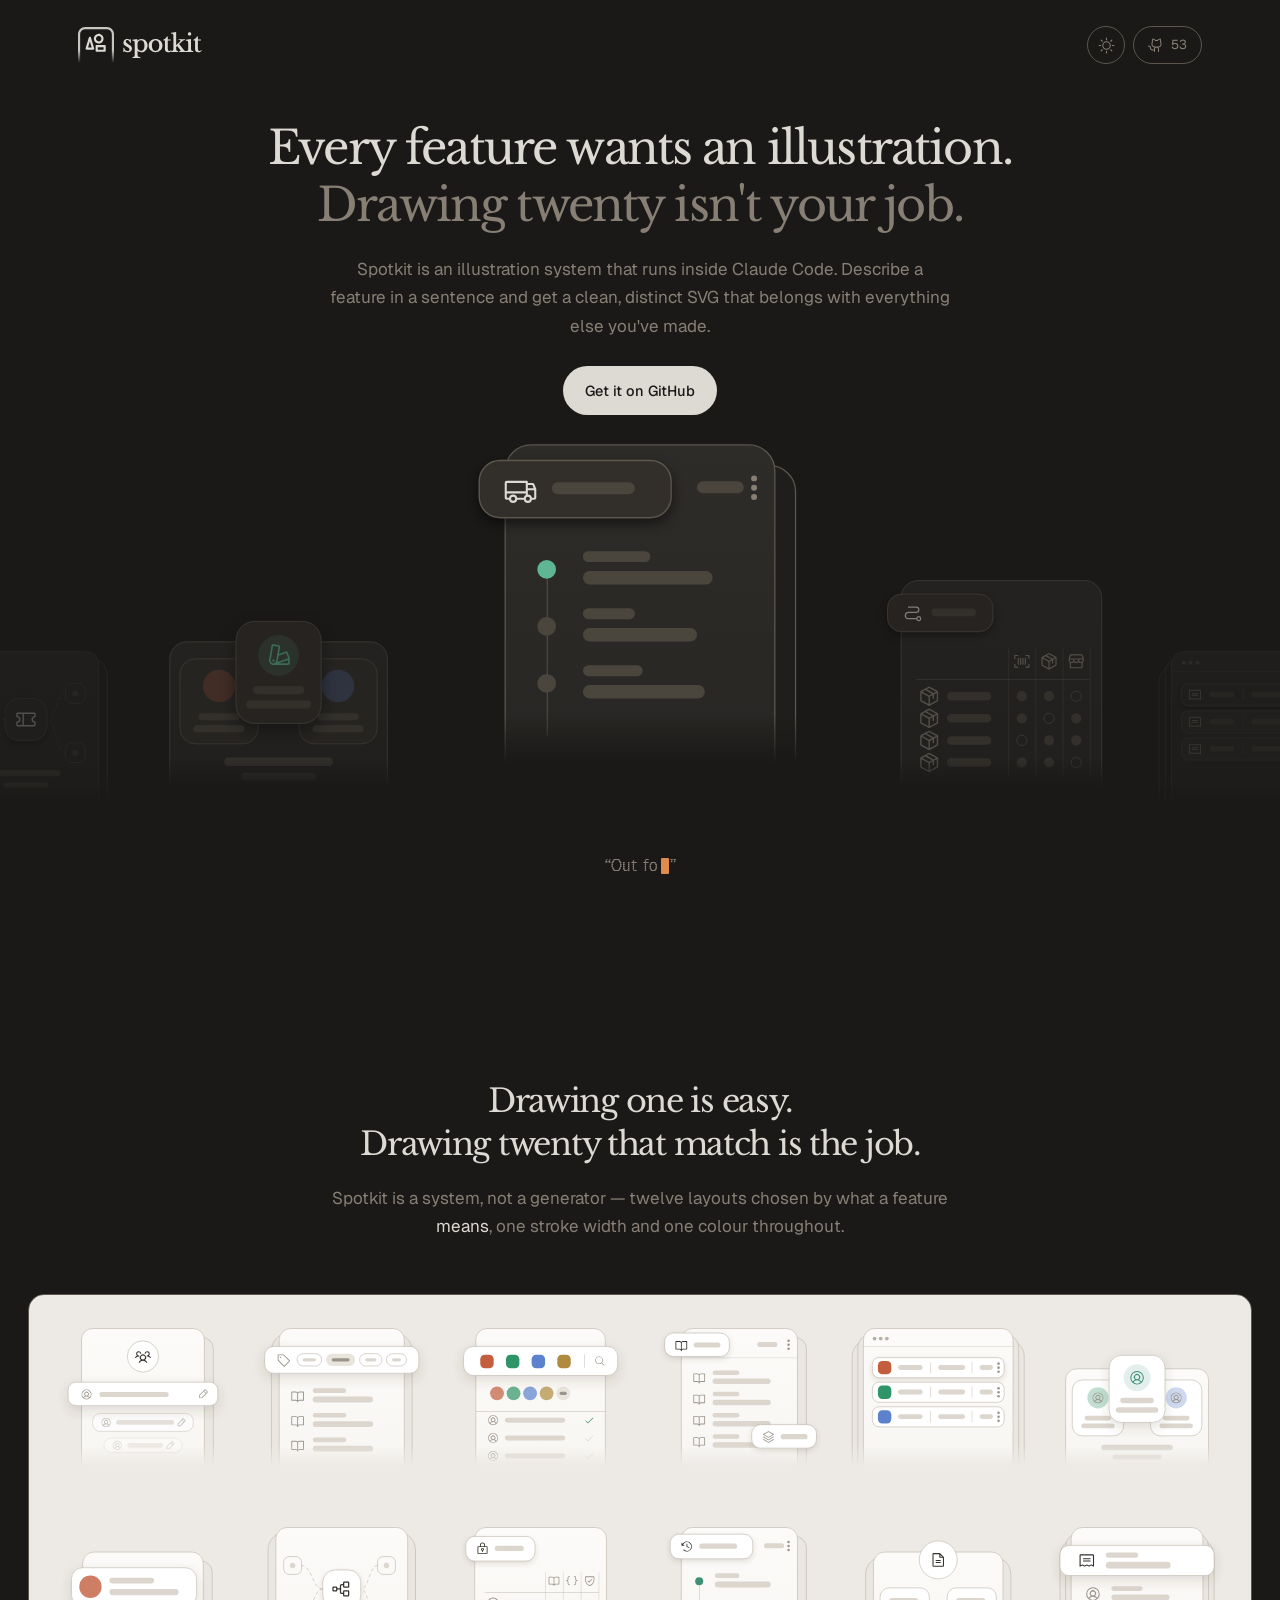
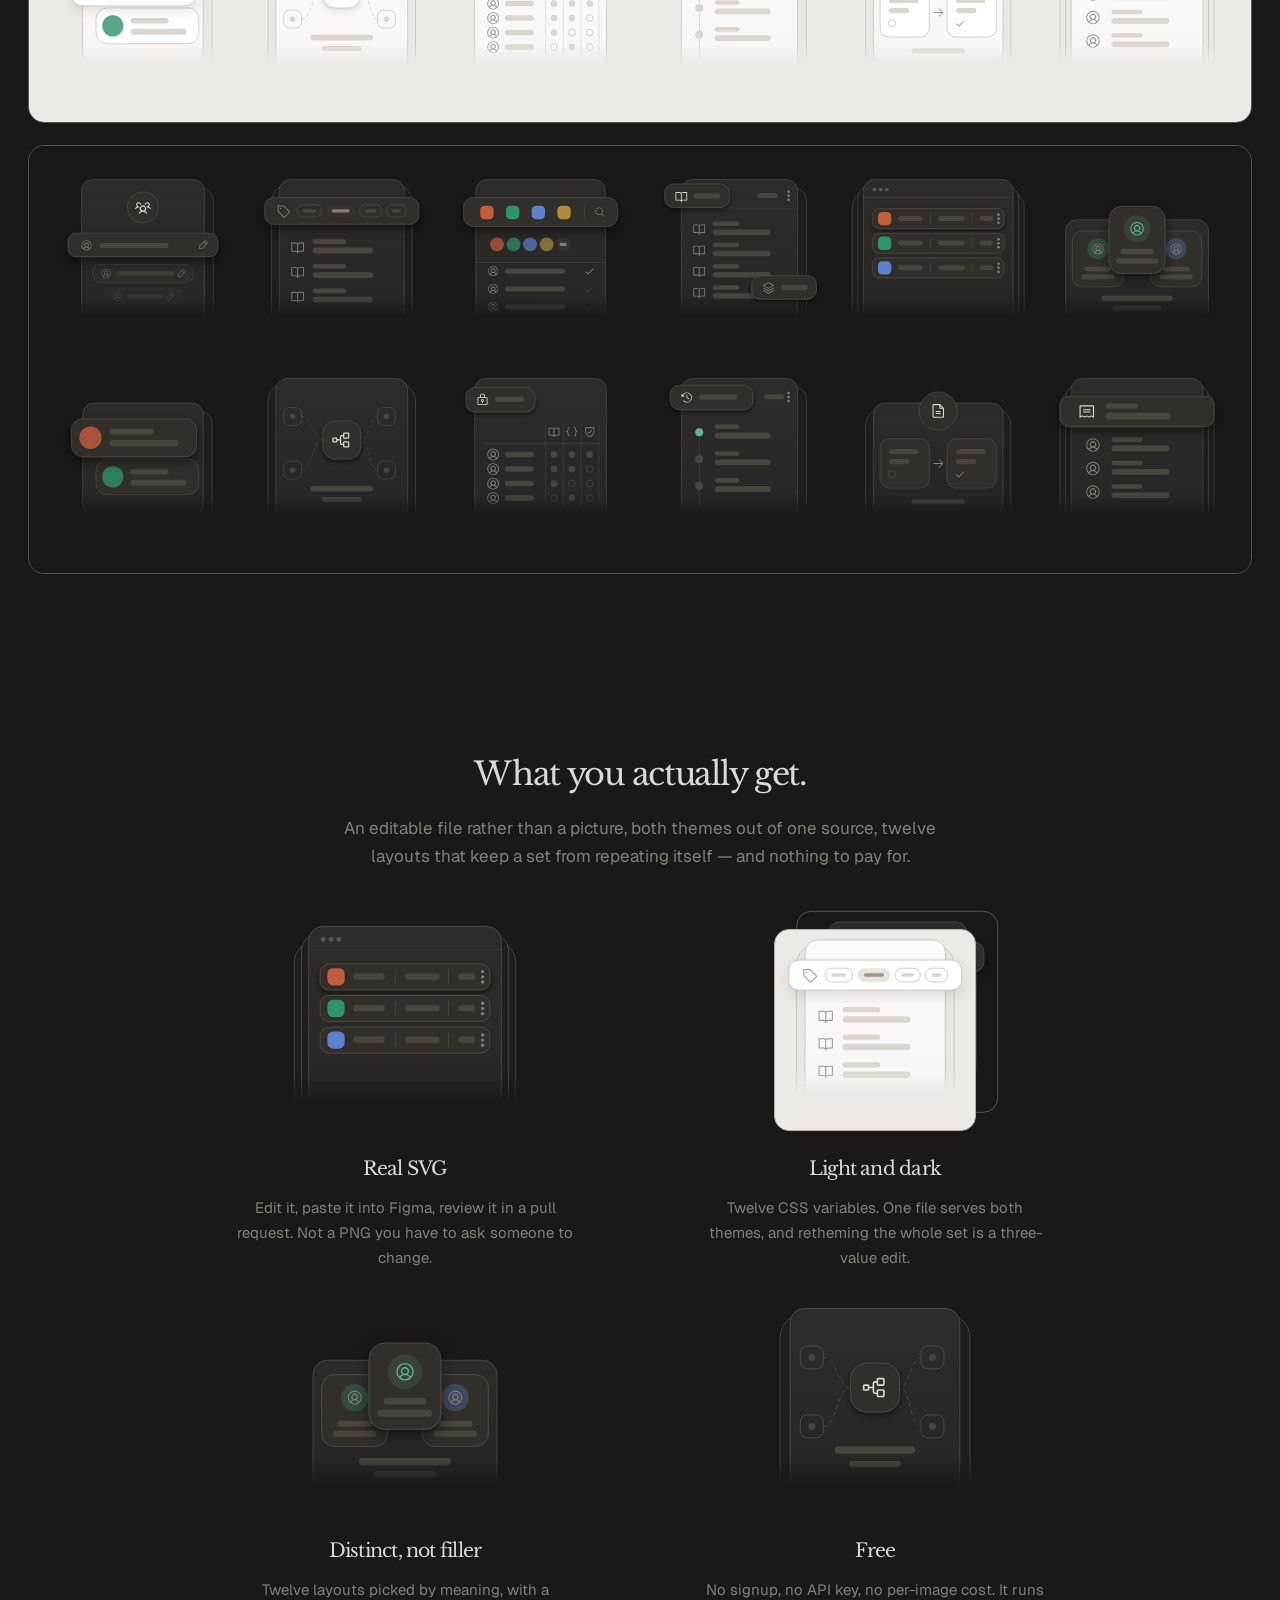
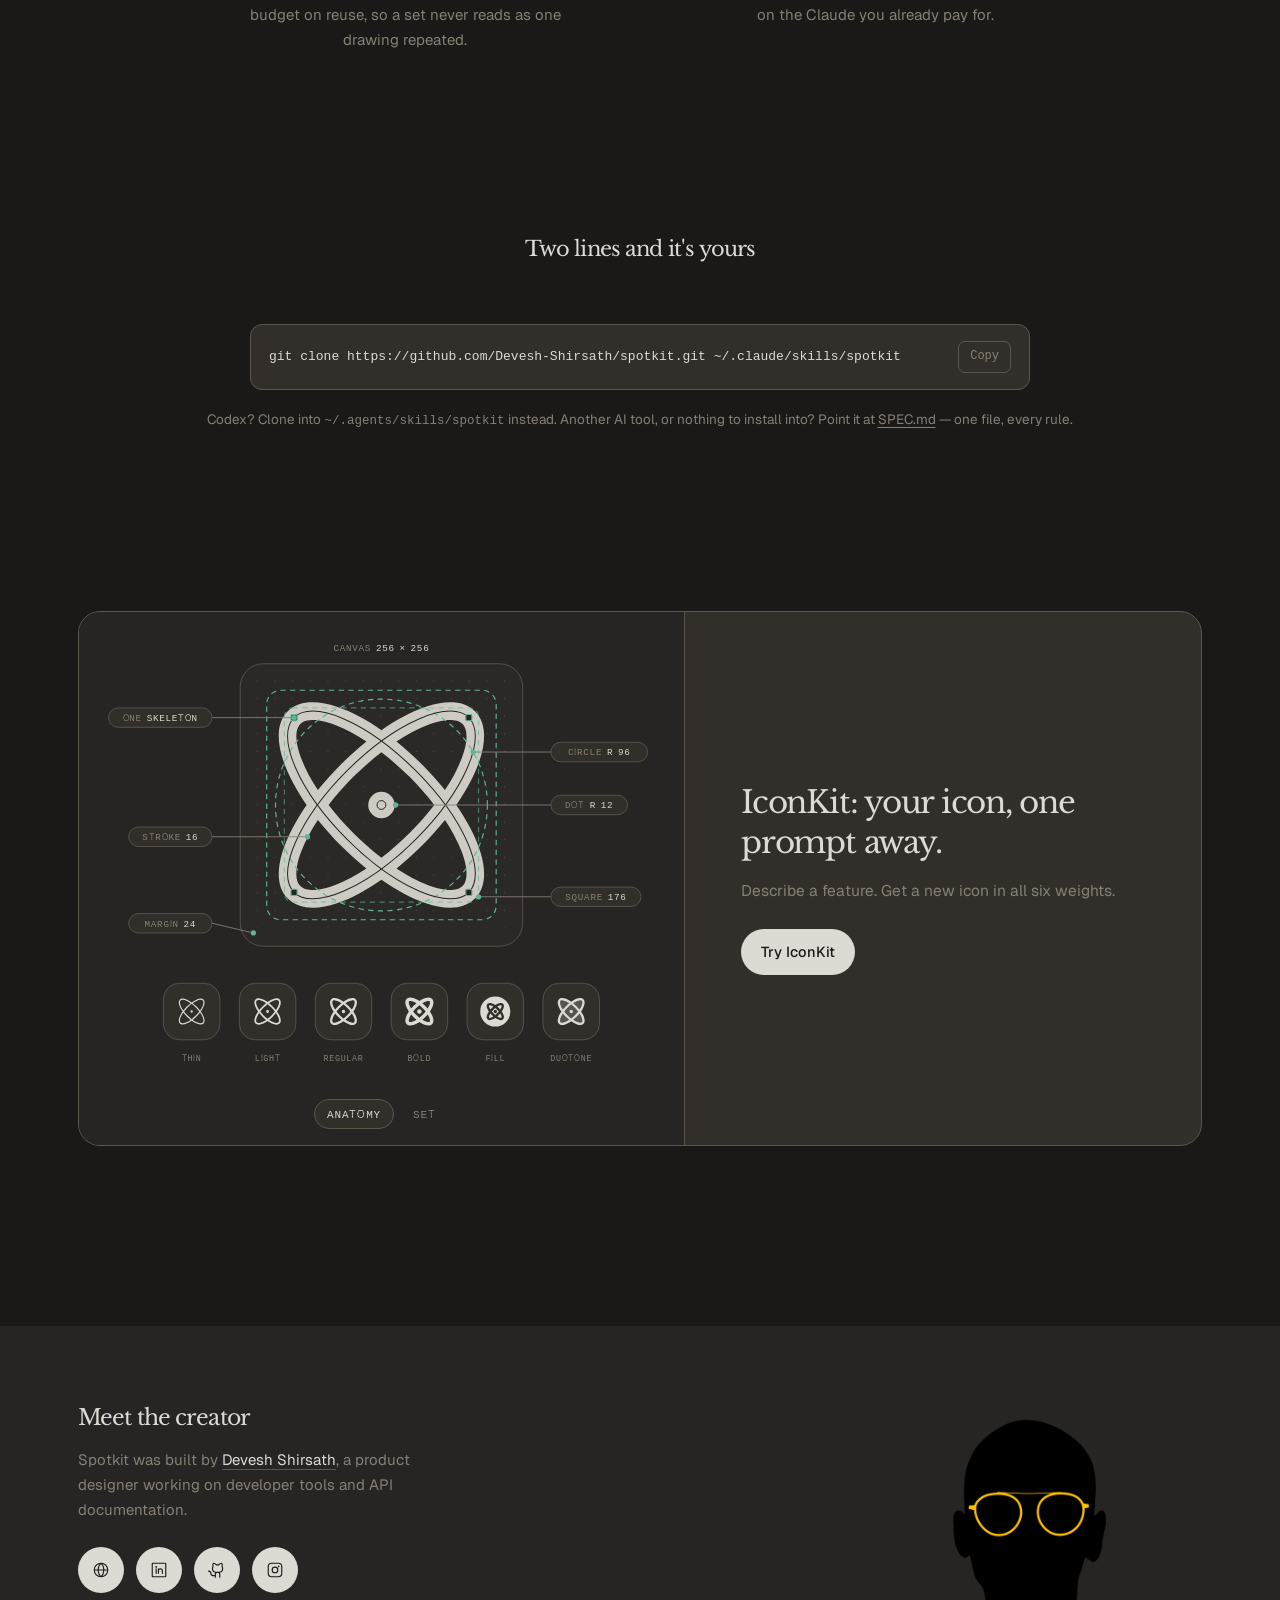
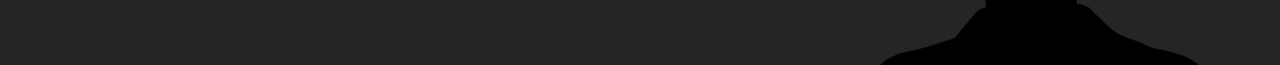
==== commit f9b6a611: "IconKit illustrations: atom icon Co-Authored-By: Claude Opus 5.5 <noreply@anthropic.com>" ====
--- a/site/index.html
+++ b/site/index.html
@@ -1319,9 +1319,9 @@
     <div class="next-art">
       <input type="radio" name="ikart" id="ik-a" checked aria-label="Show the anatomy of an icon">
       <input type="radio" name="ikart" id="ik-b" aria-label="Show a set of icons">
-      <div class="art-a"><svg xmlns="http://www.w3.org/2000/svg" viewBox="0 0 640 520" style="overflow:visible" role="img" aria-label="Anatomy of an IconKit icon on the 256 grid, and its six weights"><defs><pattern id="ik-dots" x="160" y="36" width="20" height="20" patternUnits="userSpaceOnUse"><circle cx="20" cy="20" r="1.1" fill="var(--il-line,#B9B1A4)"/></pattern></defs><rect x="160" y="36" width="320" height="320" rx="26" fill="var(--il-surface,#FFFFFF)" opacity=".45"/><rect x="160" y="36" width="300" height="300" fill="url(#ik-dots)"/><rect x="160" y="36" width="320" height="320" rx="26" fill="none" stroke="var(--il-line,#B9B1A4)"/><g transform="translate(160 36) scale(1.25)"><path d="M147.2,25.6A8,8,0,0,1,158.4,27.2A8,8,0,0,1,156.8,38.4C148.3,44.8,141.8,52.9,138.5,63.1C152.7,55.5,169.7,52.1,185.3,57.2C201,62.3,212.8,74.6,219.8,89.3C226.7,104,228.8,120.4,227.7,136.5C227.1,144.6,225.7,152.5,223.7,160.3C221.7,168.2,219.1,175.8,215.8,183.2C212.5,190.6,208.6,197.7,203.9,204.2C199.2,210.8,193.8,216.9,187.4,221.8C181,226.7,173.6,230.4,165.5,231.6C161.5,232.2,157.4,232.1,153.4,231.5C149.4,230.9,145.6,229.8,141.7,228.7C137.2,227.3,132.7,226,128,226C123.3,226,118.8,227.3,114.3,228.7C110.4,229.8,106.4,231,102.4,231.5C98.3,232.1,94.2,232.2,90.1,231.5C82,230.3,74.5,226.4,68,221.4C61.6,216.3,56.1,210,51.5,203.3C46.8,196.6,42.8,189.3,39.6,181.8C33.2,166.9,29,150.4,28.2,134.2C27.3,117.9,29.9,101.2,37.6,86.6C45.3,71.9,57.9,60.2,74.3,56.2C90.4,52.3,107.6,56.9,121.4,65.3C124.7,48.9,133.9,35.6,147.2,25.6ZM109.7,213.3C112.7,212.4,115.7,211.6,118.7,210.9C121.8,210.3,124.9,210,128,210C131.1,210,134.2,210.3,137.3,210.9C140.3,211.6,143.3,212.4,146.3,213.3C149.5,214.3,152.8,215.3,156.1,215.7C159.6,216.2,162.8,216.1,166.2,215.1C172.6,213.3,178.4,209,183.1,204.3C187.8,199.5,191.8,194,195.3,188.2C198.7,182.3,201.6,176.2,204,169.9C208.7,157.3,211.7,143.7,212,130.3C212.3,116.9,209.7,103,202.8,91.4C195.6,79.4,184.3,70.9,169.9,70.8C156.6,70.7,143.2,77.3,133.3,86A8,8,0,0,1,122.7,86C112.8,77.3,99.5,70.7,86.1,70.8C71.7,70.9,60.4,79.4,53.2,91.4C46.3,103,43.7,116.9,44,130.3C44.3,143.7,47.3,157.3,52,169.9C54.4,176.2,57.3,182.3,60.7,188.2C64.2,194,68.2,199.5,72.9,204.3C77.6,209,83.4,213.3,89.8,215.1C93.2,216.1,96.4,216.2,99.9,215.7C103.2,215.3,106.5,214.3,109.7,213.3Z" fill="var(--il-stroke,#35322D)" opacity=".92"/></g><rect x="190" y="66" width="260" height="260" rx="16" fill="none" stroke="var(--il-accent,#3E9077)" stroke-width="1.3" stroke-dasharray="5 6" stroke-linecap="round"/><circle cx="320" cy="196" r="120" fill="none" stroke="var(--il-accent,#3E9077)" stroke-width="1.3" stroke-dasharray="5 6" stroke-linecap="round"/><rect x="210" y="86" width="220" height="220" rx="10" fill="none" stroke="var(--il-accent,#3E9077)" stroke-width="1.3" stroke-dasharray="5 6" stroke-linecap="round" opacity=".6"/><g transform="translate(160 36) scale(1.25)" fill="none" stroke="var(--il-panel,#E4E0DA)" stroke-width=".9"><path d="M128,80C112,66,92,60,76,64C52,70,36,96,36,128C36,172,64,224,96,224C108,224,116,218,128,218C140,218,148,224,160,224C192,224,220,172,220,128C220,96,204,70,180,64C164,60,144,66,128,80Z"/><path d="M128,80c0-20,8-36,24-48"/></g><rect x="316.5" y="132.5" width="7" height="7" rx="1.5" fill="var(--il-panel,#E4E0DA)" stroke="var(--il-accent,#3E9077)" stroke-width="1.3"/><rect x="251.5" y="112.5" width="7" height="7" rx="1.5" fill="var(--il-panel,#E4E0DA)" stroke="var(--il-accent,#3E9077)" stroke-width="1.3"/><rect x="201.5" y="192.5" width="7" height="7" rx="1.5" fill="var(--il-panel,#E4E0DA)" stroke="var(--il-accent,#3E9077)" stroke-width="1.3"/><rect x="276.5" y="312.5" width="7" height="7" rx="1.5" fill="var(--il-panel,#E4E0DA)" stroke="var(--il-accent,#3E9077)" stroke-width="1.3"/><rect x="316.5" y="305" width="7" height="7" rx="1.5" fill="var(--il-panel,#E4E0DA)" stroke="var(--il-accent,#3E9077)" stroke-width="1.3"/><rect x="356.5" y="312.5" width="7" height="7" rx="1.5" fill="var(--il-panel,#E4E0DA)" stroke="var(--il-accent,#3E9077)" stroke-width="1.3"/><rect x="431.5" y="192.5" width="7" height="7" rx="1.5" fill="var(--il-panel,#E4E0DA)" stroke="var(--il-accent,#3E9077)" stroke-width="1.3"/><rect x="381.5" y="112.5" width="7" height="7" rx="1.5" fill="var(--il-panel,#E4E0DA)" stroke="var(--il-accent,#3E9077)" stroke-width="1.3"/><rect x="346.5" y="72.5" width="7" height="7" rx="1.5" fill="var(--il-panel,#E4E0DA)" stroke="var(--il-accent,#3E9077)" stroke-width="1.3"/><text x="320" y="22" text-anchor="middle" fill="var(--il-stroke-soft,#9B948A)" font-size="10.5" letter-spacing=".08em" style="font-family:var(--pixel,ui-monospace,Menlo,monospace)">CANVAS <tspan fill="var(--il-stroke,#35322D)">256 × 256</tspan></text><path d="M128,116L255,116" fill="none" stroke="var(--il-stroke-soft,#9B948A)" stroke-width="1"/><circle cx="255" cy="116" r="3" fill="var(--il-accent,#3E9077)"/><rect x="10.8" y="105" width="117.2" height="22" rx="11" fill="var(--il-surface,#FFFFFF)" stroke="var(--il-line,#B9B1A4)"/><text x="69.4" y="119.8" text-anchor="middle" letter-spacing=".08em" fill="var(--il-stroke-soft,#9B948A)" font-size="10.5" style="font-family:var(--pixel,ui-monospace,Menlo,monospace)">ONE <tspan fill="var(--il-stroke,#35322D)">SKELETON</tspan></text><path d="M128,196L195,196" fill="none" stroke="var(--il-stroke-soft,#9B948A)" stroke-width="1"/><circle cx="195" cy="196" r="3" fill="var(--il-accent,#3E9077)"/><rect x="33.6" y="185" width="94.4" height="22" rx="11" fill="var(--il-surface,#FFFFFF)" stroke="var(--il-line,#B9B1A4)"/><text x="80.8" y="199.8" text-anchor="middle" letter-spacing=".08em" fill="var(--il-stroke-soft,#9B948A)" font-size="10.5" style="font-family:var(--pixel,ui-monospace,Menlo,monospace)">STROKE <tspan fill="var(--il-stroke,#35322D)">16</tspan></text><path d="M128,330L175,341" fill="none" stroke="var(--il-stroke-soft,#9B948A)" stroke-width="1"/><circle cx="175" cy="341" r="3" fill="var(--il-accent,#3E9077)"/><rect x="33.6" y="319" width="94.4" height="22" rx="11" fill="var(--il-surface,#FFFFFF)" stroke="var(--il-line,#B9B1A4)"/><text x="80.8" y="333.8" text-anchor="middle" letter-spacing=".08em" fill="var(--il-stroke-soft,#9B948A)" font-size="10.5" style="font-family:var(--pixel,ui-monospace,Menlo,monospace)">MARGIN <tspan fill="var(--il-stroke,#35322D)">24</tspan></text><path d="M512,76L362,76" fill="none" stroke="var(--il-stroke-soft,#9B948A)" stroke-width="1"/><circle cx="362" cy="76" r="3" fill="var(--il-accent,#3E9077)"/><rect x="512" y="65" width="102" height="22" rx="11" fill="var(--il-surface,#FFFFFF)" stroke="var(--il-line,#B9B1A4)"/><text x="563" y="79.8" text-anchor="middle" letter-spacing=".08em" fill="var(--il-stroke-soft,#9B948A)" font-size="10.5" style="font-family:var(--pixel,ui-monospace,Menlo,monospace)">ROUND <tspan fill="var(--il-stroke,#35322D)">CAPS</tspan></text><path d="M512,196L440,196" fill="none" stroke="var(--il-stroke-soft,#9B948A)" stroke-width="1"/><circle cx="440" cy="196" r="3" fill="var(--il-accent,#3E9077)"/><rect x="512" y="185" width="109.6" height="22" rx="11" fill="var(--il-surface,#FFFFFF)" stroke="var(--il-line,#B9B1A4)"/><text x="566.8" y="199.8" text-anchor="middle" letter-spacing=".08em" fill="var(--il-stroke-soft,#9B948A)" font-size="10.5" style="font-family:var(--pixel,ui-monospace,Menlo,monospace)">CIRCLE <tspan fill="var(--il-stroke,#35322D)">R 96</tspan></text><path d="M512,290L430,290" fill="none" stroke="var(--il-stroke-soft,#9B948A)" stroke-width="1"/><circle cx="430" cy="290" r="3" fill="var(--il-accent,#3E9077)"/><rect x="512" y="279" width="102" height="22" rx="11" fill="var(--il-surface,#FFFFFF)" stroke="var(--il-line,#B9B1A4)"/><text x="563" y="293.8" text-anchor="middle" letter-spacing=".08em" fill="var(--il-stroke-soft,#9B948A)" font-size="10.5" style="font-family:var(--pixel,ui-monospace,Menlo,monospace)">SQUARE <tspan fill="var(--il-stroke,#35322D)">176</tspan></text><rect x="73" y="398" width="64" height="64" rx="18" fill="var(--il-surface,#FFFFFF)" stroke="var(--il-line,#B9B1A4)"/><g transform="translate(105 430) scale(0.1641) translate(-128 -128)" fill="var(--il-stroke,#35322D)"><path d="M149.6,28.8A4,4,0,0,1,155.2,29.6A4,4,0,0,1,154.4,35.2C142.3,44.3,134.6,56.3,132.6,71.4C145.3,62.5,161.6,56.9,177.2,59.4C193.3,61.9,206,72.8,213.9,86.7C221.7,100.5,224.5,116.6,223.9,132.3C223.3,148,219.5,163.8,213.6,178.3C210.6,185.6,206.9,192.6,202.5,199.2C198.2,205.7,193.1,211.9,187.1,217C181,222,174,226,166.1,227.4C162.2,228.2,158.3,228.1,154.3,227.6C150.4,227.1,146.6,226,142.8,224.8C137.9,223.4,133.2,222,128,222C122.8,222,118,223.4,113.2,224.8C109.3,226,105.5,227.1,101.6,227.6C97.7,228.2,93.7,228.2,89.8,227.4C81.9,225.9,74.9,221.9,68.8,216.8C62.7,211.7,57.6,205.5,53.3,198.9C48.9,192.3,45.3,185.2,42.3,177.9C36.3,163.4,32.6,147.4,32.1,131.7C31.6,115.9,34.5,99.8,42.5,86C50.6,72.1,63.5,61.4,79.8,59.2C95.5,57.1,111.8,63,124.4,72.1C126.3,54.1,135.2,39.6,149.6,28.8ZM110.8,217.2C116.5,215.5,122,214,128,214C134,214,139.5,215.5,145.2,217.2C148.6,218.2,152.1,219.2,155.7,219.7C159.3,220.2,162.8,220.1,166.4,219.2C173.4,217.5,179.7,213.2,184.8,208.2C190,203.2,194.4,197.4,198.1,191.2C201.9,185,205,178.5,207.6,171.7C212.7,158.3,215.8,143.8,216,129.5C216.2,115.1,213.1,100.3,205.4,88.1C197.5,75.5,185.1,66.8,169.8,66.8C155.5,66.8,141.3,73.7,130.6,83A4,4,0,0,1,125.4,83C114.7,73.7,100.5,66.8,86.2,66.8C70.9,66.8,58.5,75.5,50.6,88.1C42.9,100.3,39.8,115.1,40,129.5C40.2,143.8,43.4,158.3,48.5,171.7C51,178.5,54.1,185,57.9,191.2C61.6,197.4,66,203.2,71.2,208.2C76.3,213.2,82.6,217.5,89.6,219.2C93.2,220.1,96.7,220.2,100.3,219.7C103.9,219.2,107.4,218.2,110.8,217.2Z"/></g><text x="105" y="486" text-anchor="middle" fill="var(--il-stroke-soft,#9B948A)" font-size="9.5" letter-spacing=".08em" style="font-family:var(--pixel,ui-monospace,Menlo,monospace)">THIN</text><rect x="159" y="398" width="64" height="64" rx="18" fill="var(--il-surface,#FFFFFF)" stroke="var(--il-line,#B9B1A4)"/><g transform="translate(191 430) scale(0.1641) translate(-128 -128)" fill="var(--il-stroke,#35322D)"><path d="M148.4,27.2A6,6,0,0,1,156.8,28.4A6,6,0,0,1,155.6,36.8C145.3,44.5,138.1,54.5,135.3,67.2C148.8,59,165.6,54.3,181.2,58.1C197.2,62,209.3,73.5,216.8,87.8C224.2,102.1,226.7,118.4,225.8,134.3C225,150.1,220.9,166.2,214.7,180.7C211.6,188,207.8,195.1,203.2,201.7C198.8,208.2,193.5,214.4,187.2,219.4C181,224.4,173.8,228.2,165.8,229.5C161.9,230.2,157.9,230.1,153.9,229.6C149.9,229,146.1,227.9,142.3,226.8C137.6,225.3,133,224,128,224C123,224,118.4,225.3,113.7,226.8C109.9,227.9,106,229,102,229.6C98,230.1,93.9,230.2,90,229.5C81.9,228.1,74.7,224.2,68.4,219.1C62.2,214,56.9,207.8,52.4,201.1C47.9,194.5,44.1,187.3,40.9,179.9C34.8,165.2,30.8,149,30.1,133C29.4,117,32.2,100.5,40,86.3C47.9,72,60.6,60.8,77,57.6C92.8,54.6,109.6,59.9,122.9,68.6C125.6,51.4,134.6,37.6,148.4,27.2ZM110.3,215.2C116.2,213.5,121.8,212,128,212C134.2,212,139.8,213.5,145.7,215.2C152.7,217.3,159.1,219.1,166.3,217.2C173,215.4,179.1,211.1,183.9,206.3C188.9,201.3,193.1,195.7,196.7,189.7C200.3,183.7,203.3,177.3,205.8,170.8C210.7,157.8,213.7,143.8,214,129.9C214.2,116,211.4,101.7,204.1,89.7C196.5,77.4,184.7,68.8,169.9,68.8C156,68.7,142.2,75.5,131.9,84.5A6,6,0,0,1,124,84.5C113.8,75.5,100,68.7,86.1,68.8C71.3,68.8,59.5,77.4,51.9,89.7C44.6,101.7,41.8,116,42,129.9C42.3,143.8,45.3,157.8,50.2,170.8C52.7,177.3,55.7,183.7,59.3,189.7C62.9,195.7,67.1,201.3,72,206.3C76.9,211.1,83,215.4,89.7,217.2C96.9,219.1,103.3,217.3,110.3,215.2Z"/></g><text x="191" y="486" text-anchor="middle" fill="var(--il-stroke-soft,#9B948A)" font-size="9.5" letter-spacing=".08em" style="font-family:var(--pixel,ui-monospace,Menlo,monospace)">LIGHT</text><rect x="245" y="398" width="64" height="64" rx="18" fill="var(--il-surface,#FFFFFF)" stroke="var(--il-line,#B9B1A4)"/><g transform="translate(277 430) scale(0.1641) translate(-128 -128)" fill="var(--il-stroke,#35322D)"><path d="M147.2,25.6A8,8,0,0,1,158.4,27.2A8,8,0,0,1,156.8,38.4C148.3,44.8,141.8,52.9,138.5,63.1C152.7,55.5,169.7,52.1,185.3,57.2C201,62.3,212.8,74.6,219.8,89.3C226.7,104,228.8,120.4,227.7,136.5C227.1,144.6,225.7,152.5,223.7,160.3C221.7,168.2,219.1,175.8,215.8,183.2C212.5,190.6,208.6,197.7,203.9,204.2C199.2,210.8,193.8,216.9,187.4,221.8C181,226.7,173.6,230.4,165.5,231.6C161.5,232.2,157.4,232.1,153.4,231.5C149.4,230.9,145.6,229.8,141.7,228.7C137.2,227.3,132.7,226,128,226C123.3,226,118.8,227.3,114.3,228.7C110.4,229.8,106.4,231,102.4,231.5C98.3,232.1,94.2,232.2,90.1,231.5C82,230.3,74.5,226.4,68,221.4C61.6,216.3,56.1,210,51.5,203.3C46.8,196.6,42.8,189.3,39.6,181.8C33.2,166.9,29,150.4,28.2,134.2C27.3,117.9,29.9,101.2,37.6,86.6C45.3,71.9,57.9,60.2,74.3,56.2C90.4,52.3,107.6,56.9,121.4,65.3C124.7,48.9,133.9,35.6,147.2,25.6ZM109.7,213.3C112.7,212.4,115.7,211.6,118.7,210.9C121.8,210.3,124.9,210,128,210C131.1,210,134.2,210.3,137.3,210.9C140.3,211.6,143.3,212.4,146.3,213.3C149.5,214.3,152.8,215.3,156.1,215.7C159.6,216.2,162.8,216.1,166.2,215.1C172.6,213.3,178.4,209,183.1,204.3C187.8,199.5,191.8,194,195.3,188.2C198.7,182.3,201.6,176.2,204,169.9C208.7,157.3,211.7,143.7,212,130.3C212.3,116.9,209.7,103,202.8,91.4C195.6,79.4,184.3,70.9,169.9,70.8C156.6,70.7,143.2,77.3,133.3,86A8,8,0,0,1,122.7,86C112.8,77.3,99.5,70.7,86.1,70.8C71.7,70.9,60.4,79.4,53.2,91.4C46.3,103,43.7,116.9,44,130.3C44.3,143.7,47.3,157.3,52,169.9C54.4,176.2,57.3,182.3,60.7,188.2C64.2,194,68.2,199.5,72.9,204.3C77.6,209,83.4,213.3,89.8,215.1C93.2,216.1,96.4,216.2,99.9,215.7C103.2,215.3,106.5,214.3,109.7,213.3Z"/></g><text x="277" y="486" text-anchor="middle" fill="var(--il-stroke-soft,#9B948A)" font-size="9.5" letter-spacing=".08em" style="font-family:var(--pixel,ui-monospace,Menlo,monospace)">REGULAR</text><rect x="331" y="398" width="64" height="64" rx="18" fill="var(--il-surface,#FFFFFF)" stroke="var(--il-line,#B9B1A4)"/><g transform="translate(363 430) scale(0.1641) translate(-128 -128)" fill="var(--il-stroke,#35322D)"><path d="M144.8,22.4A12,12,0,0,1,161.6,24.8A12,12,0,0,1,159.2,41.6C154.2,45.3,149.8,49.8,146.6,55.1C154.2,52.3,162.4,50.7,170.7,50.8C178.9,50.9,186.9,52.9,194.3,56.6C209.2,64.1,219.8,77.7,225.7,93.1C231.7,108.5,233.1,125.2,231.3,141.5C230.4,149.7,228.7,157.8,226.4,165.6C224.2,173.5,221.3,181.2,217.7,188.6C210.7,203.1,200.7,217.5,187.4,226.8C180.6,231.4,173,234.8,164.8,235.7C160.7,236.2,156.6,236,152.5,235.4C148.4,234.8,144.5,233.7,140.6,232.5C136.5,231.3,132.3,230,128,230C123.7,230,119.5,231.3,115.5,232.5C111.4,233.7,107.3,234.9,103.1,235.5C98.9,236.1,94.6,236.2,90.4,235.6C81.9,234.5,74.1,230.8,67.2,225.8C53.8,215.9,43.7,200.6,36.9,185.5C33.4,177.8,30.6,169.7,28.4,161.5C26.3,153.3,24.9,144.9,24.3,136.4C23.1,119.5,25.5,102.2,33,86.8C40.5,71.4,53,58.7,69.5,53.4C86,48.1,103.7,51.4,118.8,59.2C123.1,44.1,132.3,31.8,144.8,22.4ZM108.5,209.5C111.7,208.6,114.9,207.6,118.1,207C121.4,206.4,124.7,206,128,206C131.3,206,134.6,206.4,137.9,207C141.1,207.6,144.3,208.6,147.4,209.5C150.5,210.4,153.5,211.3,156.6,211.8C159.9,212.2,162.8,212,165.9,211C171.9,209.1,177.1,204.8,181.3,200.4C185.6,195.8,189.3,190.6,192.4,185.1C195.6,179.7,198.2,173.9,200.4,168C204.8,156.3,207.6,143.7,207.9,131.2C208.3,118.7,206.2,105.7,200.1,94.7C193.7,83.4,183.5,74.9,170.1,74.8C157.6,74.7,145.1,81,135.9,89A12,12,0,0,1,120.1,89C110.9,81,98.4,74.7,86,74.8C72.5,74.9,62.3,83.4,56,94.7C49.8,105.7,47.7,118.7,48,131.2C48.4,143.7,51.2,156.3,55.6,168C57.8,173.9,60.4,179.7,63.6,185.1C66.7,190.6,70.4,195.8,74.7,200.4C78.9,204.8,84.1,209.1,90.1,211C93.2,212,96.1,212.2,99.4,211.8C102.5,211.3,105.5,210.4,108.5,209.5Z"/></g><text x="363" y="486" text-anchor="middle" fill="var(--il-stroke-soft,#9B948A)" font-size="9.5" letter-spacing=".08em" style="font-family:var(--pixel,ui-monospace,Menlo,monospace)">BOLD</text><rect x="417" y="398" width="64" height="64" rx="18" fill="var(--il-surface,#FFFFFF)" stroke="var(--il-line,#B9B1A4)"/><g transform="translate(449 430) scale(0.1641) translate(-128 -128)" fill="var(--il-stroke,#35322D)"><path d="M147.2,25.6A8,8,0,0,1,158.4,27.2A8,8,0,0,1,156.8,38.4C148.3,44.8,141.8,52.9,138.5,63.1C152.7,55.5,169.7,52.1,185.3,57.2C201,62.3,212.8,74.6,219.8,89.3C226.7,104,228.8,120.4,227.7,136.5C227.1,144.6,225.7,152.5,223.7,160.3C221.7,168.2,219.1,175.8,215.8,183.2C212.5,190.6,208.6,197.7,203.9,204.2C199.2,210.8,193.8,216.9,187.4,221.8C181,226.7,173.6,230.4,165.5,231.6C161.5,232.2,157.4,232.1,153.4,231.5C149.4,230.9,145.6,229.8,141.7,228.7C137.2,227.3,132.7,226,128,226C123.3,226,118.8,227.3,114.3,228.7C110.4,229.8,106.4,231,102.4,231.5C98.3,232.1,94.2,232.2,90.1,231.5C82,230.3,74.5,226.4,68,221.4C61.6,216.3,56.1,210,51.5,203.3C46.8,196.6,42.8,189.3,39.6,181.8C33.2,166.9,29,150.4,28.2,134.2C27.3,117.9,29.9,101.2,37.6,86.6C45.3,71.9,57.9,60.2,74.3,56.2C90.4,52.3,107.6,56.9,121.4,65.3C124.7,48.9,133.9,35.6,147.2,25.6Z"/></g><text x="449" y="486" text-anchor="middle" fill="var(--il-stroke-soft,#9B948A)" font-size="9.5" letter-spacing=".08em" style="font-family:var(--pixel,ui-monospace,Menlo,monospace)">FILL</text><rect x="503" y="398" width="64" height="64" rx="18" fill="var(--il-surface,#FFFFFF)" stroke="var(--il-line,#B9B1A4)"/><g transform="translate(535 430) scale(0.1641) translate(-128 -128)" fill="var(--il-stroke,#35322D)"><path d="M128,80C139.3,70.1,154.4,62.8,169.7,62.8C185.9,62.8,199.3,71.6,208.1,84.8C216.6,97.6,220.1,113.4,220,128.6C219.9,143.9,216.6,159.3,211.1,173.6C208.4,180.8,205,187.7,200.9,194.2C196.9,200.7,192.2,206.9,186.5,212.1C180.9,217.3,174.2,221.6,166.7,223.2C162.9,224.1,159,224.2,155.2,223.7C151.4,223.2,147.7,222.1,144,221C138.7,219.4,133.6,218,128,218C122.4,218,117.3,219.4,112,221C108.3,222.1,104.6,223.2,100.8,223.7C97,224.2,93.1,224.1,89.3,223.2C81.8,221.6,75.1,217.3,69.5,212.1C63.8,206.9,59.1,200.7,55,194.2C51,187.7,47.6,180.8,44.9,173.6C39.4,159.3,36.1,143.9,36,128.6C35.9,113.4,39.4,97.6,48,84.8C56.7,71.6,70.1,62.8,86.3,62.8C101.6,62.8,116.7,70.1,128,80Z" opacity=".22"/><path d="M147.2,25.6A8,8,0,0,1,158.4,27.2A8,8,0,0,1,156.8,38.4C148.3,44.8,141.8,52.9,138.5,63.1C152.7,55.5,169.7,52.1,185.3,57.2C201,62.3,212.8,74.6,219.8,89.3C226.7,104,228.8,120.4,227.7,136.5C227.1,144.6,225.7,152.5,223.7,160.3C221.7,168.2,219.1,175.8,215.8,183.2C212.5,190.6,208.6,197.7,203.9,204.2C199.2,210.8,193.8,216.9,187.4,221.8C181,226.7,173.6,230.4,165.5,231.6C161.5,232.2,157.4,232.1,153.4,231.5C149.4,230.9,145.6,229.8,141.7,228.7C137.2,227.3,132.7,226,128,226C123.3,226,118.8,227.3,114.3,228.7C110.4,229.8,106.4,231,102.4,231.5C98.3,232.1,94.2,232.2,90.1,231.5C82,230.3,74.5,226.4,68,221.4C61.6,216.3,56.1,210,51.5,203.3C46.8,196.6,42.8,189.3,39.6,181.8C33.2,166.9,29,150.4,28.2,134.2C27.3,117.9,29.9,101.2,37.6,86.6C45.3,71.9,57.9,60.2,74.3,56.2C90.4,52.3,107.6,56.9,121.4,65.3C124.7,48.9,133.9,35.6,147.2,25.6ZM109.7,213.3C112.7,212.4,115.7,211.6,118.7,210.9C121.8,210.3,124.9,210,128,210C131.1,210,134.2,210.3,137.3,210.9C140.3,211.6,143.3,212.4,146.3,213.3C149.5,214.3,152.8,215.3,156.1,215.7C159.6,216.2,162.8,216.1,166.2,215.1C172.6,213.3,178.4,209,183.1,204.3C187.8,199.5,191.8,194,195.3,188.2C198.7,182.3,201.6,176.2,204,169.9C208.7,157.3,211.7,143.7,212,130.3C212.3,116.9,209.7,103,202.8,91.4C195.6,79.4,184.3,70.9,169.9,70.8C156.6,70.7,143.2,77.3,133.3,86A8,8,0,0,1,122.7,86C112.8,77.3,99.5,70.7,86.1,70.8C71.7,70.9,60.4,79.4,53.2,91.4C46.3,103,43.7,116.9,44,130.3C44.3,143.7,47.3,157.3,52,169.9C54.4,176.2,57.3,182.3,60.7,188.2C64.2,194,68.2,199.5,72.9,204.3C77.6,209,83.4,213.3,89.8,215.1C93.2,216.1,96.4,216.2,99.9,215.7C103.2,215.3,106.5,214.3,109.7,213.3Z"/></g><text x="535" y="486" text-anchor="middle" fill="var(--il-stroke-soft,#9B948A)" font-size="9.5" letter-spacing=".08em" style="font-family:var(--pixel,ui-monospace,Menlo,monospace)">DUOTONE</text></svg>
+      <div class="art-a"><svg xmlns="http://www.w3.org/2000/svg" viewBox="0 0 640 520" style="overflow:visible" role="img" aria-label="Anatomy of an IconKit icon on the 256 grid, and its six weights"><defs><pattern id="ik-dots" x="160" y="36" width="20" height="20" patternUnits="userSpaceOnUse"><circle cx="20" cy="20" r="1.1" fill="var(--il-line,#B9B1A4)"/></pattern></defs><rect x="160" y="36" width="320" height="320" rx="26" fill="var(--il-surface,#FFFFFF)" opacity=".45"/><rect x="160" y="36" width="300" height="300" fill="url(#ik-dots)"/><rect x="160" y="36" width="320" height="320" rx="26" fill="none" stroke="var(--il-line,#B9B1A4)"/><g transform="translate(160 36) scale(1.25)"><path d="M128,80.1C119,87,110.5,94.5,102.5,102.5C94.5,110.5,87,119,80.1,128C87,137,94.5,145.4,102.5,153.5C110.5,161.5,119,169,128,175.9C137,169,145.4,161.5,153.5,153.5C161.5,145.4,169,137,175.9,128C169,119,161.5,110.5,153.5,102.5C145.4,94.5,137,87,128,80.1ZM185.6,141.6C179.1,149.7,172.1,157.4,164.8,164.8C157.4,172.1,149.7,179.1,141.6,185.6C150.6,191.6,160.2,196.9,170.4,200.8C175.4,202.7,180.8,204.2,186.1,204.9C191.1,205.4,197.7,205.3,201.5,201.5C205.3,197.7,205.4,191.1,204.9,186.1C204.2,180.8,202.7,175.4,200.8,170.4C196.9,160.2,191.6,150.6,185.6,141.6ZM70.4,141.6C64.4,150.6,59.1,160.2,55.2,170.4C53.3,175.4,51.8,180.8,51.1,186.1C50.6,191.1,50.7,197.7,54.5,201.5C58.3,205.3,64.9,205.4,69.9,204.9C75.2,204.2,80.6,202.7,85.6,200.8C95.8,196.9,105.4,191.6,114.4,185.6C106.3,179.1,98.6,172.1,91.2,164.8C83.9,157.4,76.9,149.7,70.4,141.6ZM141.6,70.4C149.7,76.9,157.4,83.9,164.8,91.2C172.1,98.6,179.1,106.3,185.6,114.4C191.6,105.4,196.9,95.8,200.8,85.6C202.7,80.6,204.2,75.2,204.9,69.9C205.4,64.9,205.3,58.3,201.5,54.5C197.7,50.7,191.1,50.6,186.1,51.1C180.8,51.8,175.4,53.3,170.4,55.2C160.2,59.1,150.6,64.4,141.6,70.4ZM70.4,114.4C76.9,106.3,83.9,98.6,91.2,91.2C98.6,83.9,106.3,76.9,114.4,70.4C105.4,64.4,95.8,59.1,85.6,55.2C80.6,53.3,75.2,51.8,69.9,51.1C64.9,50.6,58.3,50.7,54.5,54.5C50.7,58.3,50.6,64.9,51.1,69.9C51.8,75.2,53.3,80.6,55.2,85.6C59.1,95.8,64.4,105.4,70.4,114.4ZM128,60.2C134.3,55.8,140.9,51.7,147.7,48.1C154.6,44.4,161.6,41.2,169,38.8C183,34.2,201.4,31.6,212.8,43.1C224.3,54.6,221.8,73,217.2,87C214.8,94.4,211.6,101.5,207.9,108.3C204.3,115.1,200.2,121.7,195.8,128C200.2,134.3,204.3,140.9,207.9,147.7C211.6,154.6,214.8,161.6,217.2,169C221.8,183,224.3,201.4,212.8,212.8C201.4,224.3,183,221.8,169,217.2C161.6,214.8,154.6,211.6,147.7,207.9C140.9,204.3,134.3,200.2,128,195.8C121.7,200.2,115.1,204.3,108.3,207.9C101.5,211.6,94.4,214.8,87,217.2C73,221.8,54.6,224.3,43.1,212.8C31.6,201.4,34.2,183,38.8,169C41.2,161.6,44.4,154.6,48.1,147.7C51.7,140.9,55.8,134.3,60.2,128C55.8,121.7,51.7,115.1,48.1,108.3C44.4,101.5,41.2,94.4,38.8,87C34.2,73,31.6,54.6,43.1,43.1C54.6,31.6,73,34.2,87,38.8C94.4,41.2,101.5,44.4,108.3,48.1C115.1,51.7,121.7,55.8,128,60.2ZM140,128A12,12,0,0,1,128,140A12,12,0,0,1,116,128A12,12,0,0,1,128,116A12,12,0,0,1,140,128Z" fill="var(--il-stroke,#35322D)" opacity=".92"/></g><rect x="190" y="66" width="260" height="260" rx="16" fill="none" stroke="var(--il-accent,#3E9077)" stroke-width="1.3" stroke-dasharray="5 6" stroke-linecap="round"/><circle cx="320" cy="196" r="120" fill="none" stroke="var(--il-accent,#3E9077)" stroke-width="1.3" stroke-dasharray="5 6" stroke-linecap="round"/><rect x="210" y="86" width="220" height="220" rx="10" fill="none" stroke="var(--il-accent,#3E9077)" stroke-width="1.3" stroke-dasharray="5 6" stroke-linecap="round" opacity=".6"/><g transform="translate(160 36) scale(1.25)" fill="none" stroke="var(--il-panel,#E4E0DA)" stroke-width=".9"><ellipse cx="128" cy="128" rx="112" ry="44" transform="rotate(45 128 128)"/><ellipse cx="128" cy="128" rx="112" ry="44" transform="rotate(-45 128 128)"/><circle cx="128" cy="128" r="4"/></g><rect x="217.5" y="93.5" width="7" height="7" rx="1.5" fill="var(--il-panel,#E4E0DA)" stroke="var(--il-accent,#3E9077)" stroke-width="1.3"/><rect x="415.5" y="93.5" width="7" height="7" rx="1.5" fill="var(--il-panel,#E4E0DA)" stroke="var(--il-accent,#3E9077)" stroke-width="1.3"/><rect x="217.5" y="291.5" width="7" height="7" rx="1.5" fill="var(--il-panel,#E4E0DA)" stroke="var(--il-accent,#3E9077)" stroke-width="1.3"/><rect x="415.5" y="291.5" width="7" height="7" rx="1.5" fill="var(--il-panel,#E4E0DA)" stroke="var(--il-accent,#3E9077)" stroke-width="1.3"/><text x="320" y="22" text-anchor="middle" fill="var(--il-stroke-soft,#9B948A)" font-size="10.5" letter-spacing=".08em" style="font-family:var(--pixel,ui-monospace,Menlo,monospace)">CANVAS <tspan fill="var(--il-stroke,#35322D)">256 × 256</tspan></text><path d="M128,97L221,97" fill="none" stroke="var(--il-stroke-soft,#9B948A)" stroke-width="1"/><circle cx="221" cy="97" r="3" fill="var(--il-accent,#3E9077)"/><rect x="10.8" y="86" width="117.2" height="22" rx="11" fill="var(--il-surface,#FFFFFF)" stroke="var(--il-line,#B9B1A4)"/><text x="69.4" y="100.8" text-anchor="middle" letter-spacing=".08em" fill="var(--il-stroke-soft,#9B948A)" font-size="10.5" style="font-family:var(--pixel,ui-monospace,Menlo,monospace)">ONE <tspan fill="var(--il-stroke,#35322D)">SKELETON</tspan></text><path d="M128,232L236.25,232" fill="none" stroke="var(--il-stroke-soft,#9B948A)" stroke-width="1"/><circle cx="236.25" cy="232" r="3" fill="var(--il-accent,#3E9077)"/><rect x="33.6" y="221" width="94.4" height="22" rx="11" fill="var(--il-surface,#FFFFFF)" stroke="var(--il-line,#B9B1A4)"/><text x="80.8" y="235.8" text-anchor="middle" letter-spacing=".08em" fill="var(--il-stroke-soft,#9B948A)" font-size="10.5" style="font-family:var(--pixel,ui-monospace,Menlo,monospace)">STROKE <tspan fill="var(--il-stroke,#35322D)">16</tspan></text><path d="M128,330L175,341" fill="none" stroke="var(--il-stroke-soft,#9B948A)" stroke-width="1"/><circle cx="175" cy="341" r="3" fill="var(--il-accent,#3E9077)"/><rect x="33.6" y="319" width="94.4" height="22" rx="11" fill="var(--il-surface,#FFFFFF)" stroke="var(--il-line,#B9B1A4)"/><text x="80.8" y="333.8" text-anchor="middle" letter-spacing=".08em" fill="var(--il-stroke-soft,#9B948A)" font-size="10.5" style="font-family:var(--pixel,ui-monospace,Menlo,monospace)">MARGIN <tspan fill="var(--il-stroke,#35322D)">24</tspan></text><path d="M512,136L423.875,136" fill="none" stroke="var(--il-stroke-soft,#9B948A)" stroke-width="1"/><circle cx="423.875" cy="136" r="3" fill="var(--il-accent,#3E9077)"/><rect x="512" y="125" width="109.6" height="22" rx="11" fill="var(--il-surface,#FFFFFF)" stroke="var(--il-line,#B9B1A4)"/><text x="566.8" y="139.8" text-anchor="middle" letter-spacing=".08em" fill="var(--il-stroke-soft,#9B948A)" font-size="10.5" style="font-family:var(--pixel,ui-monospace,Menlo,monospace)">CIRCLE <tspan fill="var(--il-stroke,#35322D)">R 96</tspan></text><path d="M512,196L336,196" fill="none" stroke="var(--il-stroke-soft,#9B948A)" stroke-width="1"/><circle cx="336" cy="196" r="3" fill="var(--il-accent,#3E9077)"/><rect x="512" y="185" width="86.8" height="22" rx="11" fill="var(--il-surface,#FFFFFF)" stroke="var(--il-line,#B9B1A4)"/><text x="555.4" y="199.8" text-anchor="middle" letter-spacing=".08em" fill="var(--il-stroke-soft,#9B948A)" font-size="10.5" style="font-family:var(--pixel,ui-monospace,Menlo,monospace)">DOT <tspan fill="var(--il-stroke,#35322D)">R 12</tspan></text><path d="M512,300L430,300" fill="none" stroke="var(--il-stroke-soft,#9B948A)" stroke-width="1"/><circle cx="430" cy="300" r="3" fill="var(--il-accent,#3E9077)"/><rect x="512" y="289" width="102" height="22" rx="11" fill="var(--il-surface,#FFFFFF)" stroke="var(--il-line,#B9B1A4)"/><text x="563" y="303.8" text-anchor="middle" letter-spacing=".08em" fill="var(--il-stroke-soft,#9B948A)" font-size="10.5" style="font-family:var(--pixel,ui-monospace,Menlo,monospace)">SQUARE <tspan fill="var(--il-stroke,#35322D)">176</tspan></text><rect x="73" y="398" width="64" height="64" rx="18" fill="var(--il-surface,#FFFFFF)" stroke="var(--il-line,#B9B1A4)"/><g transform="translate(105 430) scale(0.1641) translate(-128 -128)" fill="var(--il-stroke,#35322D)"><path d="M128,75C118,82.6,108.6,90.9,99.7,99.7C90.9,108.6,82.6,118,75,128C82.6,138,90.9,147.4,99.7,156.3C108.6,165.1,118,173.4,128,181C138,173.4,147.4,165.1,156.3,156.3C165.1,147.4,173.4,138,181,128C173.4,118,165.1,108.6,156.3,99.7C147.4,90.9,138,82.6,128,75ZM185.9,134.8C178.5,144.4,170.5,153.4,161.9,161.9C153.4,170.5,144.4,178.5,134.8,185.9C145.1,193.1,156.3,199.6,168.1,204.2C173.9,206.4,180.2,208.3,186.5,208.9C192.6,209.5,199.8,209,204.4,204.4C209,199.8,209.5,192.6,208.9,186.5C208.3,180.2,206.4,173.9,204.2,168.1C199.6,156.3,193.1,145.1,185.9,134.8ZM70.1,134.8C62.9,145.1,56.4,156.3,51.8,168.1C49.6,173.9,47.7,180.2,47.1,186.5C46.5,192.6,47,199.8,51.6,204.4C56.2,209,63.4,209.5,69.5,208.9C75.8,208.3,82.1,206.4,87.9,204.2C99.7,199.6,110.9,193.1,121.2,185.9C111.6,178.5,102.6,170.5,94.1,161.9C85.5,153.4,77.5,144.4,70.1,134.8ZM134.8,70.1C144.4,77.5,153.4,85.5,161.9,94.1C170.5,102.6,178.5,111.6,185.9,121.2C193.1,110.9,199.6,99.7,204.2,87.9C206.4,82.1,208.3,75.8,208.9,69.5C209.5,63.4,209,56.2,204.4,51.6C199.8,47,192.6,46.5,186.5,47.1C180.2,47.7,173.9,49.6,168.1,51.8C156.3,56.4,145.1,62.9,134.8,70.1ZM70.1,121.2C77.5,111.6,85.5,102.6,94.1,94.1C102.6,85.5,111.6,77.5,121.2,70.1C110.9,62.9,99.7,56.4,87.9,51.8C82.1,49.6,75.8,47.7,69.5,47.1C63.4,46.5,56.2,47,51.6,51.6C47,56.2,46.5,63.4,47.1,69.5C47.7,75.8,49.6,82.1,51.8,87.9C56.4,99.7,62.9,110.9,70.1,121.2ZM128,65.1C140.1,56.5,153.3,48.7,167.4,43.5C180.3,38.8,199.1,35.1,210,46C220.9,56.9,217.2,75.7,212.4,88.6C207.3,102.7,199.5,115.9,190.9,128C199.5,140.1,207.3,153.3,212.4,167.4C217.2,180.3,220.9,199.1,210,210C199.1,220.9,180.3,217.2,167.4,212.4C153.3,207.3,140.1,199.5,128,190.9C115.9,199.5,102.7,207.3,88.6,212.4C75.7,217.2,56.9,220.9,46,210C35.1,199.1,38.8,180.3,43.5,167.4C48.7,153.3,56.5,140.1,65.1,128C56.5,115.9,48.7,102.7,43.5,88.6C38.8,75.7,35.1,56.9,46,46C56.9,35.1,75.7,38.8,88.6,43.5C102.7,48.7,115.9,56.5,128,65.1ZM136,128A8,8,0,0,1,128,136A8,8,0,0,1,120,128A8,8,0,0,1,128,120A8,8,0,0,1,136,128Z"/></g><text x="105" y="486" text-anchor="middle" fill="var(--il-stroke-soft,#9B948A)" font-size="9.5" letter-spacing=".08em" style="font-family:var(--pixel,ui-monospace,Menlo,monospace)">THIN</text><rect x="159" y="398" width="64" height="64" rx="18" fill="var(--il-surface,#FFFFFF)" stroke="var(--il-line,#B9B1A4)"/><g transform="translate(191 430) scale(0.1641) translate(-128 -128)" fill="var(--il-stroke,#35322D)"><path d="M128,77.5C118.5,84.8,109.6,92.7,101.1,101.1C92.7,109.6,84.8,118.5,77.5,128C84.8,137.5,92.7,146.4,101.1,154.9C109.6,163.3,118.5,171.2,128,178.4C137.5,171.2,146.4,163.3,154.9,154.9C163.3,146.4,171.2,137.5,178.4,128C171.2,118.5,163.3,109.6,154.9,101.1C146.4,92.7,137.5,84.8,128,77.5ZM185.8,138.2C178.8,147,171.3,155.4,163.4,163.4C155.4,171.3,147,178.8,138.2,185.8C147.9,192.3,158.3,198.3,169.2,202.5C174.7,204.6,180.5,206.3,186.3,206.9C191.9,207.5,198.7,207.2,202.9,202.9C207.2,198.7,207.5,191.9,206.9,186.3C206.3,180.5,204.6,174.7,202.5,169.2C198.3,158.3,192.3,147.9,185.8,138.2ZM70.2,138.2C63.7,147.9,57.7,158.3,53.5,169.2C51.5,174.7,49.7,180.5,49.1,186.3C48.5,191.9,48.8,198.7,53,202.9C57.3,207.2,64.1,207.5,69.7,206.9C75.5,206.3,81.3,204.6,86.8,202.5C97.7,198.3,108.1,192.3,117.8,185.8C109,178.8,100.6,171.3,92.6,163.4C84.7,155.4,77.2,147,70.2,138.2ZM138.2,70.2C147,77.2,155.4,84.7,163.4,92.6C171.3,100.6,178.8,109,185.8,117.8C192.3,108.1,198.3,97.7,202.5,86.8C204.6,81.3,206.3,75.5,206.9,69.7C207.5,64.1,207.2,57.3,202.9,53C198.7,48.8,191.9,48.5,186.3,49.1C180.5,49.7,174.7,51.5,169.2,53.5C158.3,57.7,147.9,63.7,138.2,70.2ZM70.2,117.8C77.2,109,84.7,100.6,92.6,92.6C100.6,84.7,109,77.2,117.8,70.2C108.1,63.7,97.7,57.7,86.8,53.5C81.3,51.5,75.5,49.7,69.7,49.1C64.1,48.5,57.3,48.8,53,53C48.8,57.3,48.5,64.1,49.1,69.7C49.7,75.5,51.5,81.3,53.5,86.8C57.7,97.7,63.7,108.1,70.2,117.8ZM128,62.7C134.2,58.3,140.7,54.2,147.4,50.5C154,46.9,161,43.6,168.2,41.1C181.7,36.5,200.2,33.4,211.4,44.6C222.7,55.8,219.5,74.3,214.9,87.8C212.4,95,209.1,102,205.5,108.6C201.8,115.3,197.7,121.8,193.3,128C197.7,134.2,201.8,140.7,205.5,147.4C209.1,154,212.4,161,214.9,168.2C219.5,181.7,222.7,200.2,211.4,211.4C200.2,222.7,181.7,219.5,168.2,214.9C161,212.4,154,209.1,147.4,205.5C140.7,201.8,134.2,197.7,128,193.3C121.8,197.7,115.3,201.8,108.6,205.5C102,209.1,95,212.4,87.8,214.9C74.3,219.5,55.8,222.7,44.6,211.4C33.4,200.2,36.5,181.7,41.1,168.2C43.6,161,46.9,154,50.5,147.4C54.2,140.7,58.3,134.2,62.7,128C58.3,121.8,54.2,115.3,50.5,108.6C46.9,102,43.6,95,41.1,87.8C36.5,74.3,33.4,55.8,44.6,44.6C55.8,33.4,74.3,36.5,87.8,41.1C95,43.6,102,46.9,108.6,50.5C115.3,54.2,121.8,58.3,128,62.7ZM138,128A10,10,0,0,1,128,138A10,10,0,0,1,118,128A10,10,0,0,1,128,118A10,10,0,0,1,138,128Z"/></g><text x="191" y="486" text-anchor="middle" fill="var(--il-stroke-soft,#9B948A)" font-size="9.5" letter-spacing=".08em" style="font-family:var(--pixel,ui-monospace,Menlo,monospace)">LIGHT</text><rect x="245" y="398" width="64" height="64" rx="18" fill="var(--il-surface,#FFFFFF)" stroke="var(--il-line,#B9B1A4)"/><g transform="translate(277 430) scale(0.1641) translate(-128 -128)" fill="var(--il-stroke,#35322D)"><path d="M128,80.1C119,87,110.5,94.5,102.5,102.5C94.5,110.5,87,119,80.1,128C87,137,94.5,145.4,102.5,153.5C110.5,161.5,119,169,128,175.9C137,169,145.4,161.5,153.5,153.5C161.5,145.4,169,137,175.9,128C169,119,161.5,110.5,153.5,102.5C145.4,94.5,137,87,128,80.1ZM185.6,141.6C179.1,149.7,172.1,157.4,164.8,164.8C157.4,172.1,149.7,179.1,141.6,185.6C150.6,191.6,160.2,196.9,170.4,200.8C175.4,202.7,180.8,204.2,186.1,204.9C191.1,205.4,197.7,205.3,201.5,201.5C205.3,197.7,205.4,191.1,204.9,186.1C204.2,180.8,202.7,175.4,200.8,170.4C196.9,160.2,191.6,150.6,185.6,141.6ZM70.4,141.6C64.4,150.6,59.1,160.2,55.2,170.4C53.3,175.4,51.8,180.8,51.1,186.1C50.6,191.1,50.7,197.7,54.5,201.5C58.3,205.3,64.9,205.4,69.9,204.9C75.2,204.2,80.6,202.7,85.6,200.8C95.8,196.9,105.4,191.6,114.4,185.6C106.3,179.1,98.6,172.1,91.2,164.8C83.9,157.4,76.9,149.7,70.4,141.6ZM141.6,70.4C149.7,76.9,157.4,83.9,164.8,91.2C172.1,98.6,179.1,106.3,185.6,114.4C191.6,105.4,196.9,95.8,200.8,85.6C202.7,80.6,204.2,75.2,204.9,69.9C205.4,64.9,205.3,58.3,201.5,54.5C197.7,50.7,191.1,50.6,186.1,51.1C180.8,51.8,175.4,53.3,170.4,55.2C160.2,59.1,150.6,64.4,141.6,70.4ZM70.4,114.4C76.9,106.3,83.9,98.6,91.2,91.2C98.6,83.9,106.3,76.9,114.4,70.4C105.4,64.4,95.8,59.1,85.6,55.2C80.6,53.3,75.2,51.8,69.9,51.1C64.9,50.6,58.3,50.7,54.5,54.5C50.7,58.3,50.6,64.9,51.1,69.9C51.8,75.2,53.3,80.6,55.2,85.6C59.1,95.8,64.4,105.4,70.4,114.4ZM128,60.2C134.3,55.8,140.9,51.7,147.7,48.1C154.6,44.4,161.6,41.2,169,38.8C183,34.2,201.4,31.6,212.8,43.1C224.3,54.6,221.8,73,217.2,87C214.8,94.4,211.6,101.5,207.9,108.3C204.3,115.1,200.2,121.7,195.8,128C200.2,134.3,204.3,140.9,207.9,147.7C211.6,154.6,214.8,161.6,217.2,169C221.8,183,224.3,201.4,212.8,212.8C201.4,224.3,183,221.8,169,217.2C161.6,214.8,154.6,211.6,147.7,207.9C140.9,204.3,134.3,200.2,128,195.8C121.7,200.2,115.1,204.3,108.3,207.9C101.5,211.6,94.4,214.8,87,217.2C73,221.8,54.6,224.3,43.1,212.8C31.6,201.4,34.2,183,38.8,169C41.2,161.6,44.4,154.6,48.1,147.7C51.7,140.9,55.8,134.3,60.2,128C55.8,121.7,51.7,115.1,48.1,108.3C44.4,101.5,41.2,94.4,38.8,87C34.2,73,31.6,54.6,43.1,43.1C54.6,31.6,73,34.2,87,38.8C94.4,41.2,101.5,44.4,108.3,48.1C115.1,51.7,121.7,55.8,128,60.2ZM140,128A12,12,0,0,1,128,140A12,12,0,0,1,116,128A12,12,0,0,1,128,116A12,12,0,0,1,140,128Z"/></g><text x="277" y="486" text-anchor="middle" fill="var(--il-stroke-soft,#9B948A)" font-size="9.5" letter-spacing=".08em" style="font-family:var(--pixel,ui-monospace,Menlo,monospace)">REGULAR</text><rect x="331" y="398" width="64" height="64" rx="18" fill="var(--il-surface,#FFFFFF)" stroke="var(--il-line,#B9B1A4)"/><g transform="translate(363 430) scale(0.1641) translate(-128 -128)" fill="var(--il-stroke,#35322D)"><path d="M128,85.1C120.1,91.4,112.5,98.2,105.4,105.4C98.2,112.5,91.4,120.1,85.1,128C91.4,135.9,98.2,143.5,105.4,150.6C112.5,157.8,120.1,164.6,128,170.9C135.9,164.6,143.5,157.8,150.6,150.6C157.8,143.5,164.6,135.9,170.9,128C164.6,120.1,157.8,112.5,150.6,105.4C143.5,98.2,135.9,91.4,128,85.1ZM185.2,148.4C174.1,161.7,161.7,174.1,148.4,185.2C156.1,190,164.1,194.2,172.6,197.3C176.8,198.9,181.2,200.2,185.7,200.8C189.5,201.3,195.8,201.6,198.7,198.7C201.6,195.8,201.3,189.5,200.8,185.7C200.2,181.2,198.9,176.8,197.3,172.6C194.2,164.1,190,156.1,185.2,148.4ZM148.4,70.8C161.7,81.9,174.1,94.3,185.2,107.6C190,99.9,194.2,91.9,197.3,83.4C198.9,79.2,200.2,74.8,200.8,70.3C201.3,66.5,201.6,60.2,198.7,57.3C195.8,54.4,189.5,54.7,185.7,55.2C181.2,55.8,176.8,57.1,172.6,58.7C164.1,61.8,156.1,66,148.4,70.8ZM70.8,107.6C81.9,94.3,94.3,81.9,107.6,70.8C99.9,66,91.9,61.8,83.4,58.7C79.2,57.1,74.8,55.8,70.3,55.2C66.5,54.7,60.2,54.4,57.3,57.3C54.4,60.2,54.7,66.5,55.2,70.3C55.8,74.8,57.1,79.2,58.7,83.4C61.8,91.9,66,99.9,70.8,107.6ZM70.8,148.4C66,156.1,61.8,164.1,58.7,172.6C57.1,176.8,55.8,181.2,55.2,185.7C54.7,189.5,54.4,195.8,57.3,198.7C60.2,201.6,66.5,201.3,70.3,200.8C74.8,200.2,79.2,198.9,83.4,197.3C91.9,194.2,99.9,190,107.6,185.2C94.3,174.1,81.9,161.7,70.8,148.4ZM128,55.4C134.6,50.9,141.4,46.8,148.5,43.1C155.6,39.5,163,36.3,170.6,34.1C178.2,31.8,186.2,30.4,194.2,31C202.2,31.7,209.9,34.6,215.7,40.3C221.4,46.1,224.3,53.8,225,61.8C225.6,69.8,224.2,77.8,221.9,85.4C219.7,93,216.5,100.4,212.9,107.5C209.2,114.6,205.1,121.4,200.6,128C205.1,134.6,209.2,141.4,212.9,148.5C216.5,155.6,219.7,163,221.9,170.6C224.2,178.2,225.6,186.2,225,194.2C224.3,202.2,221.4,209.9,215.7,215.7C209.9,221.4,202.2,224.3,194.2,225C186.2,225.6,178.2,224.2,170.6,221.9C163,219.7,155.6,216.5,148.5,212.9C141.4,209.2,134.6,205.1,128,200.6C121.4,205.1,114.6,209.2,107.5,212.9C100.4,216.5,93,219.7,85.4,221.9C77.8,224.2,69.8,225.6,61.8,225C53.8,224.3,46.1,221.4,40.3,215.7C34.6,209.9,31.7,202.2,31,194.2C30.4,186.2,31.8,178.2,34.1,170.6C36.3,163,39.5,155.6,43.1,148.5C46.8,141.4,50.9,134.6,55.4,128C50.9,121.4,46.8,114.6,43.1,107.5C39.5,100.4,36.3,93,34.1,85.4C31.8,77.8,30.4,69.8,31,61.8C31.7,53.8,34.6,46.1,40.3,40.3C46.1,34.6,53.8,31.7,61.8,31C69.8,30.4,77.8,31.8,85.4,34.1C93,36.3,100.4,39.5,107.5,43.1C114.6,46.8,121.4,50.9,128,55.4ZM144,128A16,16,0,0,1,128,144A16,16,0,0,1,112,128A16,16,0,0,1,128,112A16,16,0,0,1,144,128Z"/></g><text x="363" y="486" text-anchor="middle" fill="var(--il-stroke-soft,#9B948A)" font-size="9.5" letter-spacing=".08em" style="font-family:var(--pixel,ui-monospace,Menlo,monospace)">BOLD</text><rect x="417" y="398" width="64" height="64" rx="18" fill="var(--il-surface,#FFFFFF)" stroke="var(--il-line,#B9B1A4)"/><g transform="translate(449 430) scale(0.1641) translate(-128 -128)" fill="var(--il-stroke,#35322D)"><path d="M128,103.8C136.8,110.9,145.1,119.2,152.2,128C145.1,136.8,136.8,145.1,128,152.2C119.2,145.1,110.9,136.8,103.8,128C110.9,119.2,119.2,110.9,128,103.8ZM94.1,141.4C100.4,148.8,107.2,155.6,114.6,161.9C110.2,164.6,105.5,167.1,100.7,169C98.2,169.9,95.7,170.7,93.2,171.2C91.2,171.5,87.1,171.9,85.6,170.4C84.1,168.9,84.5,164.8,84.8,162.8C85.3,160.3,86.1,157.8,87,155.3C88.9,150.5,91.4,145.8,94.1,141.4ZM114.6,94.1C107.2,100.4,100.4,107.2,94.1,114.6C91.4,110.2,88.9,105.5,87,100.7C86.1,98.2,85.3,95.7,84.8,93.2C84.5,91.2,84.1,87.1,85.6,85.6C87.1,84.1,91.2,84.5,93.2,84.8C95.7,85.3,98.2,86.1,100.7,87C105.5,88.9,110.2,91.4,114.6,94.1ZM161.9,114.6C155.6,107.2,148.8,100.4,141.4,94.1C145.8,91.4,150.5,88.9,155.3,87C157.8,86.1,160.3,85.3,162.8,84.8C164.8,84.5,168.9,84.1,170.4,85.6C171.9,87.1,171.5,91.2,171.2,93.2C170.7,95.7,169.9,98.2,169,100.7C167.1,105.5,164.6,110.2,161.9,114.6ZM161.9,141.4C164.6,145.8,167.1,150.5,169,155.3C169.9,157.8,170.7,160.3,171.2,162.8C171.5,164.8,171.9,168.9,170.4,170.4C168.9,171.9,164.8,171.5,162.8,171.2C160.3,170.7,157.8,169.9,155.3,169C150.5,167.1,145.8,164.6,141.4,161.9C148.8,155.6,155.6,148.8,161.9,141.4ZM83.8,128C78.3,136,73.4,144.8,70.5,154.1C67.8,163.2,66.9,174.4,74.3,181.7C81.6,189.1,92.8,188.2,101.9,185.5C111.2,182.6,120,177.7,128,172.2C136,177.7,144.8,182.6,154.1,185.5C163.2,188.2,174.4,189.1,181.7,181.7C189.1,174.4,188.2,163.2,185.5,154.1C182.6,144.8,177.7,136,172.2,128C177.7,120,182.6,111.2,185.5,101.9C188.2,92.8,189.1,81.6,181.7,74.3C174.4,66.9,163.2,67.8,154.1,70.5C144.8,73.4,136,78.3,128,83.8C120,78.3,111.2,73.4,101.9,70.5C92.8,67.8,81.6,66.9,74.3,74.3C66.9,81.6,67.8,92.8,70.5,101.9C73.4,111.2,78.3,120,83.8,128ZM232,128A104,104,0,0,1,128,232A104,104,0,0,1,24,128A104,104,0,0,1,128,24A104,104,0,0,1,232,128ZM116,128A12,12,0,0,0,128,140A12,12,0,0,0,140,128A12,12,0,0,0,128,116A12,12,0,0,0,116,128Z"/></g><text x="449" y="486" text-anchor="middle" fill="var(--il-stroke-soft,#9B948A)" font-size="9.5" letter-spacing=".08em" style="font-family:var(--pixel,ui-monospace,Menlo,monospace)">FILL</text><rect x="503" y="398" width="64" height="64" rx="18" fill="var(--il-surface,#FFFFFF)" stroke="var(--il-line,#B9B1A4)"/><g transform="translate(535 430) scale(0.1641) translate(-128 -128)" fill="var(--il-stroke,#35322D)"><path d="M128,70.1C139.7,61.5,152.3,53.8,165.8,48.4C177.6,43.8,196.9,38.5,207.2,48.8C217.5,59.1,212.2,78.4,207.6,90.2C202.2,103.7,194.5,116.3,185.9,128C194.5,139.7,202.2,152.3,207.6,165.8C212.2,177.6,217.5,196.9,207.2,207.2C196.9,217.5,177.6,212.2,165.8,207.6C152.3,202.2,139.7,194.5,128,185.9C116.3,194.5,103.7,202.2,90.2,207.6C78.4,212.2,59.1,217.5,48.8,207.2C38.5,196.9,43.8,177.6,48.4,165.8C53.8,152.3,61.5,139.7,70.1,128C61.5,116.3,53.8,103.7,48.4,90.2C43.8,78.4,38.5,59.1,48.8,48.8C59.1,38.5,78.4,43.8,90.2,48.4C103.7,53.8,116.3,61.5,128,70.1Z" opacity=".22"/><path d="M128,80.1C119,87,110.5,94.5,102.5,102.5C94.5,110.5,87,119,80.1,128C87,137,94.5,145.4,102.5,153.5C110.5,161.5,119,169,128,175.9C137,169,145.4,161.5,153.5,153.5C161.5,145.4,169,137,175.9,128C169,119,161.5,110.5,153.5,102.5C145.4,94.5,137,87,128,80.1ZM185.6,141.6C179.1,149.7,172.1,157.4,164.8,164.8C157.4,172.1,149.7,179.1,141.6,185.6C150.6,191.6,160.2,196.9,170.4,200.8C175.4,202.7,180.8,204.2,186.1,204.9C191.1,205.4,197.7,205.3,201.5,201.5C205.3,197.7,205.4,191.1,204.9,186.1C204.2,180.8,202.7,175.4,200.8,170.4C196.9,160.2,191.6,150.6,185.6,141.6ZM70.4,141.6C64.4,150.6,59.1,160.2,55.2,170.4C53.3,175.4,51.8,180.8,51.1,186.1C50.6,191.1,50.7,197.7,54.5,201.5C58.3,205.3,64.9,205.4,69.9,204.9C75.2,204.2,80.6,202.7,85.6,200.8C95.8,196.9,105.4,191.6,114.4,185.6C106.3,179.1,98.6,172.1,91.2,164.8C83.9,157.4,76.9,149.7,70.4,141.6ZM141.6,70.4C149.7,76.9,157.4,83.9,164.8,91.2C172.1,98.6,179.1,106.3,185.6,114.4C191.6,105.4,196.9,95.8,200.8,85.6C202.7,80.6,204.2,75.2,204.9,69.9C205.4,64.9,205.3,58.3,201.5,54.5C197.7,50.7,191.1,50.6,186.1,51.1C180.8,51.8,175.4,53.3,170.4,55.2C160.2,59.1,150.6,64.4,141.6,70.4ZM70.4,114.4C76.9,106.3,83.9,98.6,91.2,91.2C98.6,83.9,106.3,76.9,114.4,70.4C105.4,64.4,95.8,59.1,85.6,55.2C80.6,53.3,75.2,51.8,69.9,51.1C64.9,50.6,58.3,50.7,54.5,54.5C50.7,58.3,50.6,64.9,51.1,69.9C51.8,75.2,53.3,80.6,55.2,85.6C59.1,95.8,64.4,105.4,70.4,114.4ZM128,60.2C134.3,55.8,140.9,51.7,147.7,48.1C154.6,44.4,161.6,41.2,169,38.8C183,34.2,201.4,31.6,212.8,43.1C224.3,54.6,221.8,73,217.2,87C214.8,94.4,211.6,101.5,207.9,108.3C204.3,115.1,200.2,121.7,195.8,128C200.2,134.3,204.3,140.9,207.9,147.7C211.6,154.6,214.8,161.6,217.2,169C221.8,183,224.3,201.4,212.8,212.8C201.4,224.3,183,221.8,169,217.2C161.6,214.8,154.6,211.6,147.7,207.9C140.9,204.3,134.3,200.2,128,195.8C121.7,200.2,115.1,204.3,108.3,207.9C101.5,211.6,94.4,214.8,87,217.2C73,221.8,54.6,224.3,43.1,212.8C31.6,201.4,34.2,183,38.8,169C41.2,161.6,44.4,154.6,48.1,147.7C51.7,140.9,55.8,134.3,60.2,128C55.8,121.7,51.7,115.1,48.1,108.3C44.4,101.5,41.2,94.4,38.8,87C34.2,73,31.6,54.6,43.1,43.1C54.6,31.6,73,34.2,87,38.8C94.4,41.2,101.5,44.4,108.3,48.1C115.1,51.7,121.7,55.8,128,60.2ZM140,128A12,12,0,0,1,128,140A12,12,0,0,1,116,128A12,12,0,0,1,128,116A12,12,0,0,1,140,128Z"/></g><text x="535" y="486" text-anchor="middle" fill="var(--il-stroke-soft,#9B948A)" font-size="9.5" letter-spacing=".08em" style="font-family:var(--pixel,ui-monospace,Menlo,monospace)">DUOTONE</text></svg>
 </div>
-      <div class="art-b"><svg xmlns="http://www.w3.org/2000/svg" viewBox="0 0 640 520" style="overflow:visible" role="img" aria-label="A set of icons designed with IconKit, in several weights"><circle cx="320" cy="260" r="180" fill="none" stroke="var(--il-line,#B9B1A4)" stroke-width="1" stroke-dasharray="1.5 5" stroke-linecap="round" opacity=".8"/><circle cx="320" cy="260" r="244" fill="none" stroke="var(--il-line,#B9B1A4)" stroke-width="1" stroke-dasharray="1.5 5" stroke-linecap="round" opacity=".8"/><circle cx="320" cy="260" r="92" fill="var(--il-stroke,#35322D)"/><g transform="translate(320 260) scale(0.4375) translate(-128 -128)" fill="var(--il-panel,#E4E0DA)"><path d="M147.2,25.6A8,8,0,0,1,158.4,27.2A8,8,0,0,1,156.8,38.4C148.3,44.8,141.8,52.9,138.5,63.1C152.7,55.5,169.7,52.1,185.3,57.2C201,62.3,212.8,74.6,219.8,89.3C226.7,104,228.8,120.4,227.7,136.5C227.1,144.6,225.7,152.5,223.7,160.3C221.7,168.2,219.1,175.8,215.8,183.2C212.5,190.6,208.6,197.7,203.9,204.2C199.2,210.8,193.8,216.9,187.4,221.8C181,226.7,173.6,230.4,165.5,231.6C161.5,232.2,157.4,232.1,153.4,231.5C149.4,230.9,145.6,229.8,141.7,228.7C137.2,227.3,132.7,226,128,226C123.3,226,118.8,227.3,114.3,228.7C110.4,229.8,106.4,231,102.4,231.5C98.3,232.1,94.2,232.2,90.1,231.5C82,230.3,74.5,226.4,68,221.4C61.6,216.3,56.1,210,51.5,203.3C46.8,196.6,42.8,189.3,39.6,181.8C33.2,166.9,29,150.4,28.2,134.2C27.3,117.9,29.9,101.2,37.6,86.6C45.3,71.9,57.9,60.2,74.3,56.2C90.4,52.3,107.6,56.9,121.4,65.3C124.7,48.9,133.9,35.6,147.2,25.6ZM109.7,213.3C112.7,212.4,115.7,211.6,118.7,210.9C121.8,210.3,124.9,210,128,210C131.1,210,134.2,210.3,137.3,210.9C140.3,211.6,143.3,212.4,146.3,213.3C149.5,214.3,152.8,215.3,156.1,215.7C159.6,216.2,162.8,216.1,166.2,215.1C172.6,213.3,178.4,209,183.1,204.3C187.8,199.5,191.8,194,195.3,188.2C198.7,182.3,201.6,176.2,204,169.9C208.7,157.3,211.7,143.7,212,130.3C212.3,116.9,209.7,103,202.8,91.4C195.6,79.4,184.3,70.9,169.9,70.8C156.6,70.7,143.2,77.3,133.3,86A8,8,0,0,1,122.7,86C112.8,77.3,99.5,70.7,86.1,70.8C71.7,70.9,60.4,79.4,53.2,91.4C46.3,103,43.7,116.9,44,130.3C44.3,143.7,47.3,157.3,52,169.9C54.4,176.2,57.3,182.3,60.7,188.2C64.2,194,68.2,199.5,72.9,204.3C77.6,209,83.4,213.3,89.8,215.1C93.2,216.1,96.4,216.2,99.9,215.7C103.2,215.3,106.5,214.3,109.7,213.3Z"/></g><style>@keyframes ik-spin{to{transform:rotate(360deg)}}.ik-orbit{transform-origin:320px 260px;animation:ik-spin 150s linear infinite}.ik-keep{transform-box:fill-box;transform-origin:center;animation:ik-spin 150s linear infinite reverse}.ik-orbit.out{animation-duration:220s;animation-direction:reverse}.ik-orbit.out .ik-keep{animation-duration:220s;animation-direction:normal}@media (prefers-reduced-motion:reduce){.ik-orbit,.ik-keep{animation:none}}</style><g class="ik-orbit"><g class="ik-keep"><g transform="translate(164.008 170.186) rotate(-10) scale(0.2266) translate(-128 -128)" fill="var(--il-stroke,#35322D)"><path d="M40,56H216A8,8,0,0,1,224,64V192A8,8,0,0,1,216,200H80L45.1,230.1A8,8,0,0,1,36.6,231.2A8,8,0,0,1,32,224V64A8,8,0,0,1,40,56Z" opacity=".22"/><path d="M40,48H216A16,16,0,0,1,232,64V192A16,16,0,0,1,216,208H83L50.4,236.2A8,8,0,0,1,50.3,236.2A16,16,0,0,1,33.3,238.5A16,16,0,0,1,24,224A8,8,0,0,1,24,224V64A16,16,0,0,1,40,48ZM40,64V224L74.8,193.9A8,8,0,0,1,80,192H216V64H40ZM116.4,79.7A12.4,12.4,0,0,1,128,71.6A12.4,12.4,0,0,1,139.6,79.7A8,8,0,0,1,139.6,79.7L149.5,106.5L176.3,116.4A8,8,0,0,1,176.3,116.4A12.4,12.4,0,0,1,184.4,128A12.4,12.4,0,0,1,176.3,139.6A8,8,0,0,1,176.3,139.6L149.5,149.5L139.6,176.3A8,8,0,0,1,139.6,176.3A12.4,12.4,0,0,1,128,184.4A12.4,12.4,0,0,1,116.4,176.3A8,8,0,0,1,116.4,176.3L106.5,149.5L79.7,139.6A8,8,0,0,1,79.7,139.6A12.4,12.4,0,0,1,71.6,128A12.4,12.4,0,0,1,79.7,116.4A8,8,0,0,1,79.7,116.4L106.5,106.5L116.4,79.7A8,8,0,0,1,116.4,79.7ZM128,94.5L120.3,115.5A8,8,0,0,1,115.5,120.3L94.5,128L115.5,135.7A8,8,0,0,1,120.3,140.5L128,161.5L135.7,140.5A8,8,0,0,1,140.5,135.7L161.5,128L140.5,120.3A8,8,0,0,1,135.7,115.5L128,94.5Z"/></g></g><g class="ik-keep"><g transform="translate(279.892 84.5255) scale(0.1797) translate(-128 -128)" fill="var(--il-accent,#3E9077)"><path d="M232,128A104,104,0,0,1,128,232A104,104,0,0,1,24,128A104,104,0,0,1,128,24A104,104,0,0,1,232,128ZM139.8,60.9L78.2,126.9A8,8,0,0,0,81.2,139.9L110,150.7L102.6,188A8,8,0,0,0,106.8,196.7A8,8,0,0,0,116.2,195.1L177.8,129.1A8,8,0,0,0,174.8,116.1L146,105.3L153.4,68A8,8,0,0,0,149.2,59.3A8,8,0,0,0,139.8,60.9ZM132.2,92.5L129,108.8A8,8,0,0,0,134,117.9L158,126.9L123.8,163.6L127,147.2A8,8,0,0,0,122,138.1L98,129.1L132.2,92.5Z"/></g></g><g class="ik-keep"><rect x="399.221" y="85.1433" width="80" height="80" rx="16" fill="var(--il-surface,#FFFFFF)" stroke="var(--il-line,#B9B1A4)" transform="rotate(8 439.221 125.143)"/><g transform="translate(439.221 125.143) rotate(8) scale(0.1953) translate(-128 -128)" fill="var(--il-stroke,#35322D)"><path d="M80,56A48,48,0,0,1,128,8A48,48,0,0,1,176,56V80H208A16,16,0,0,1,224,96V208A16,16,0,0,1,208,224H48A16,16,0,0,1,32,208V96A16,16,0,0,1,48,80H80V56ZM48,96V208H208V96H48ZM158.3,126.3A8,8,0,0,1,169.7,126.3A8,8,0,0,1,169.7,137.7L125.7,181.7A8,8,0,0,1,114.3,181.7L90.3,157.7A8,8,0,0,1,90.3,146.3A8,8,0,0,1,101.7,146.3L120,164.7L158.3,126.3ZM96,56V80H160V56A32,32,0,0,0,128,24A32,32,0,0,0,96,56Z"/></g></g><g class="ik-keep"><g transform="translate(499.163 242.662) rotate(-6) scale(0.1875) translate(-128 -128)" fill="var(--il-stroke,#35322D)"><path d="M78,40C97.5,40,116.1,48.2,128,64C139.9,48.2,158.5,40,178,40A62,62,0,0,1,240,102C240,131.6,221.6,158.1,201.7,178.5C191.5,188.9,180.2,198.4,168.5,207.1C162.7,211.5,156.7,215.7,150.5,219.7C147.5,221.7,144.4,223.6,141.3,225.5C138.2,227.4,135,229.3,131.8,231A8,8,0,0,1,124.2,231C121,229.3,117.8,227.4,114.7,225.5C111.6,223.6,108.5,221.7,105.5,219.7C99.3,215.7,93.3,211.5,87.5,207.1C75.8,198.4,64.5,188.9,54.3,178.5C34.4,158.1,16,131.6,16,102A62,62,0,0,1,78,40ZM158.3,98.3L116,140.7L97.7,122.3A8,8,0,0,0,86.3,122.3A8,8,0,0,0,86.3,133.7L110.3,157.7A8,8,0,0,0,121.7,157.7L169.7,109.7A8,8,0,0,0,169.7,98.3A8,8,0,0,0,158.3,98.3Z"/></g></g><g class="ik-keep"><g transform="translate(460.556 372.445) rotate(10) scale(0.2266) translate(-128 -128)" fill="var(--il-stroke,#35322D)"><path d="M40,40H132.7A8,8,0,0,1,138.3,42.3L237.7,141.7A8,8,0,0,1,237.7,153L153,237.7A8,8,0,0,1,141.7,237.7L42.3,138.3A8,8,0,0,1,40,132.7V40Z" opacity=".22"/><path d="M40,32H132.7A8,8,0,0,1,132.7,32A16,16,0,0,1,144,36.7A8,8,0,0,1,144,36.7L243.3,136A8,8,0,0,1,243.3,136A16,16,0,0,1,243.3,158.6A8,8,0,0,1,243.3,158.6L158.7,243.3A8,8,0,0,1,158.7,243.3A16,16,0,0,1,136,243.3A8,8,0,0,1,136,243.3L36.7,144A8,8,0,0,1,36.7,144A16,16,0,0,1,32,132.7A8,8,0,0,1,32,132.7V40A8,8,0,0,1,40,32ZM48,48V132.7L147.3,232L232,147.3L132.7,48H48ZM144,124A8,8,0,0,1,152,116A8,8,0,0,1,160,124V144H180A8,8,0,0,1,188,152A8,8,0,0,1,180,160H160V180A8,8,0,0,1,152,188A8,8,0,0,1,144,180V160H124A8,8,0,0,1,116,152A8,8,0,0,1,124,144H144V124ZM96,84A12,12,0,0,1,84,96A12,12,0,0,1,72,84A12,12,0,0,1,84,72A12,12,0,0,1,96,84Z"/></g></g><g class="ik-keep"><g transform="translate(329.875 439.729) rotate(-4) scale(0.1953) translate(-128 -128)" fill="var(--il-stroke,#35322D)"><path d="M56,24H152A8,8,0,0,1,157.7,26.3L213.7,82.3A8,8,0,0,1,216,88V216A16,16,0,0,1,200,232H56A16,16,0,0,1,40,216V40A16,16,0,0,1,56,24ZM56,40V216H200V96H152A8,8,0,0,1,144,88V40H56ZM116.4,107.7A12.4,12.4,0,0,1,128,99.6A12.4,12.4,0,0,1,139.6,107.7A8,8,0,0,1,139.6,107.7L149.5,134.5L176.3,144.4A8,8,0,0,1,176.3,144.4A12.4,12.4,0,0,1,184.4,156A12.4,12.4,0,0,1,176.3,167.6A8,8,0,0,1,176.3,167.6L149.5,177.5L139.6,204.3A8,8,0,0,1,139.6,204.3A12.4,12.4,0,0,1,128,212.4A12.4,12.4,0,0,1,116.4,204.3A8,8,0,0,1,116.4,204.3L106.5,177.5L79.7,167.6A8,8,0,0,1,79.7,167.6A12.4,12.4,0,0,1,71.6,156A12.4,12.4,0,0,1,79.7,144.4A8,8,0,0,1,79.7,144.4L106.5,134.5L116.4,107.7A8,8,0,0,1,116.4,107.7ZM128,122.5L120.3,143.5A8,8,0,0,1,115.5,148.3L94.5,156L115.5,163.7A8,8,0,0,1,120.3,168.5L128,189.5L135.7,168.5A8,8,0,0,1,140.5,163.7L161.5,156L140.5,148.3A8,8,0,0,1,135.7,143.5L128,122.5ZM160,51.3V80H188.7L160,51.3Z"/></g></g><g class="ik-keep"><g transform="translate(186.207 380.414) rotate(8) scale(0.2031) translate(-128 -128)" fill="var(--il-stroke,#35322D)"><path d="M68,104C68,116.9,67,129.9,64.9,142.7C63.8,149.1,62.5,155.4,60.8,161.7C59.2,167.9,57.2,174.1,54.5,180H201.5C198.9,174.1,196.8,167.9,195.2,161.7C193.5,155.4,192.2,149.1,191.1,142.7C189,129.9,188,116.9,188,104A60,60,0,0,0,128,44A60,60,0,0,0,68,104ZM44,104A84,84,0,0,1,128,20A84,84,0,0,1,212,104C212,116,213,128,215,139.7C216,145.6,217.2,151.5,218.9,157.3C219.7,160.1,220.6,163,221.6,165.8C222.7,168.6,223.8,171.4,225.3,174A12,12,0,0,1,225.3,174A20,20,0,0,1,208,204A12,12,0,0,1,208,204H170.3A44,44,0,0,1,128,236A44,44,0,0,1,85.7,204H48A12,12,0,0,1,47.9,204A20,20,0,0,1,30.7,174A12,12,0,0,1,30.7,174C32.2,171.4,33.4,168.6,34.4,165.8C35.4,163,36.3,160.2,37.1,157.3C38.8,151.5,40,145.6,41,139.8C43,128,44,116,44,104ZM147.5,99.5A12,12,0,0,1,164.5,99.5A12,12,0,0,1,164.5,116.5L128.5,152.5A12,12,0,0,1,111.5,152.5L91.5,132.5A12,12,0,0,1,91.5,115.5A12,12,0,0,1,108.5,115.5L120,127L147.5,99.5ZM112,204A20,20,0,0,0,144,204H112Z"/></g></g><g class="ik-keep"><rect x="102.876" y="239.735" width="76" height="76" rx="16" fill="var(--il-surface,#FFFFFF)" stroke="var(--il-line,#B9B1A4)" transform="rotate(0 140.876 277.735)"/><g transform="translate(140.876 277.735) scale(0.1797) translate(-128 -128)" fill="var(--il-stroke,#35322D)"><path d="M48,48H208A8,8,0,0,1,216,56V112C216,125.3,214.3,138.7,210.4,151.4C206.5,164.1,200.4,176.2,192.4,186.8C184.4,197.5,174.6,206.7,163.6,214.3C158.2,218.1,152.4,221.5,146.5,224.5C143.5,226,140.5,227.4,137.4,228.6C134.4,229.9,131.2,231.1,128,232C124.8,231.1,121.6,229.9,118.6,228.6C115.5,227.4,112.5,226,109.5,224.5C103.6,221.5,97.8,218.1,92.4,214.3C81.4,206.7,71.6,197.5,63.6,186.8C55.6,176.2,49.5,164.1,45.6,151.4C41.7,138.7,40,125.3,40,112V56A8,8,0,0,1,48,48Z" opacity=".22"/><path d="M48,40H208A16,16,0,0,1,224,56V112C224,126.2,222.2,140.4,218,154C213.8,167.5,207.3,180.3,198.8,191.7C190.2,203,179.8,212.9,168.1,220.9C162.3,225,156.2,228.6,149.8,231.8C146.6,233.3,143.4,234.8,140.1,236.2C136.9,237.5,133.5,238.8,130.1,239.7A8,8,0,0,1,125.9,239.7C122.5,238.8,119.1,237.5,115.9,236.2C112.6,234.8,109.4,233.3,106.2,231.8C99.8,228.6,93.7,225,87.9,220.9C76.2,212.9,65.8,203,57.2,191.7C48.7,180.3,42.2,167.5,38,154C33.9,140.4,32,126.2,32,112V56A16,16,0,0,1,48,40ZM48,56V112C48,124.3,49.5,136.6,53,148.3C56.5,160.1,62,171.2,69.3,181.1C76.6,191,85.5,199.6,95.5,206.7C105.3,213.8,116.5,219.7,128,223.6C139.5,219.7,150.7,213.8,160.5,206.7C170.5,199.6,179.4,191,186.7,181.1C194,171.2,199.4,160.1,203,148.3C206.5,136.6,208,124.3,208,112V56H48ZM120,104H176A8,8,0,0,1,184,112A8,8,0,0,1,176,120H120A8,8,0,0,1,112,112A8,8,0,0,1,120,104ZM120,144H176A8,8,0,0,1,184,152A8,8,0,0,1,176,160H120A8,8,0,0,1,112,152A8,8,0,0,1,120,144ZM96,112A12,12,0,0,1,84,124A12,12,0,0,1,72,112A12,12,0,0,1,84,100A12,12,0,0,1,96,112ZM96,152A12,12,0,0,1,84,164A12,12,0,0,1,72,152A12,12,0,0,1,84,140A12,12,0,0,1,96,152Z"/></g></g></g><g class="ik-orbit out"><g class="ik-keep"><g transform="translate(109.688 136.287) rotate(-12) scale(0.1094) translate(-128 -128)" fill="var(--il-stroke-soft,#9B948A)"><path d="M40,36H132.7A4,4,0,0,1,132.7,36A12,12,0,0,1,141.2,39.5A4,4,0,0,1,141.2,39.5L240.5,138.8A4,4,0,0,1,240.5,138.8A12,12,0,0,1,240.5,155.8A4,4,0,0,1,240.5,155.8L155.8,240.5A4,4,0,0,1,155.8,240.5A12,12,0,0,1,138.9,240.5A4,4,0,0,1,138.9,240.5L39.5,141.2A4,4,0,0,1,39.5,141.2A12,12,0,0,1,36,132.7A4,4,0,0,1,36,132.7V40A4,4,0,0,1,40,36ZM44,44V132.7A4,4,0,0,1,44,132.7A4,4,0,0,0,45.2,135.5L144.5,234.8A4,4,0,0,0,150.2,234.8L234.8,150.1A4,4,0,0,0,234.8,144.5L135.5,45.2A4,4,0,0,0,132.7,44H44ZM148,124A4,4,0,0,1,152,120A4,4,0,0,1,156,124V148H180A4,4,0,0,1,184,152A4,4,0,0,1,180,156H156V180A4,4,0,0,1,152,184A4,4,0,0,1,148,180V156H124A4,4,0,0,1,120,152A4,4,0,0,1,124,148H148V124ZM92,84A8,8,0,0,1,84,92A8,8,0,0,1,76,84A8,8,0,0,1,84,76A8,8,0,0,1,92,84Z"/></g></g><g class="ik-keep"><g transform="translate(200.003 47.546) rotate(6) scale(0.1016) translate(-128 -128)" fill="var(--il-stroke-soft,#9B948A)"><path d="M78,40C97.5,40,116.1,48.2,128,64C139.9,48.2,158.5,40,178,40A62,62,0,0,1,240,102C240,131.6,221.6,158.1,201.7,178.5C191.5,188.9,180.2,198.4,168.5,207.1C162.7,211.5,156.7,215.7,150.5,219.7C147.5,221.7,144.4,223.6,141.3,225.5C138.2,227.4,135,229.3,131.8,231A8,8,0,0,1,124.2,231C121,229.3,117.8,227.4,114.7,225.5C111.6,223.6,108.5,221.7,105.5,219.7C99.3,215.7,93.3,211.5,87.5,207.1C75.8,198.4,64.5,188.9,54.3,178.5C34.4,158.1,16,131.6,16,102A62,62,0,0,1,78,40ZM78,56A46,46,0,0,0,32,102C32,115,36.6,127.3,43.1,138.4C49.5,149.4,57.9,159.3,66.9,168.4C75.9,177.5,85.8,185.9,96,193.5C106.2,201.2,117,208.4,128,214.8C139.1,208.4,149.8,201.2,160,193.5C170.2,185.9,180.1,177.5,189.1,168.4C198.1,159.3,206.4,149.4,212.9,138.4C219.4,127.3,224,115,224,102A46,46,0,0,0,178,56C159.6,56,142.5,65.6,135.4,83A8,8,0,0,1,128,88A8,8,0,0,1,120.6,83C113.5,65.6,96.4,56,78,56ZM158.3,98.3A8,8,0,0,1,169.7,98.3A8,8,0,0,1,169.7,109.7L121.7,157.7A8,8,0,0,1,110.3,157.7L86.3,133.7A8,8,0,0,1,86.3,122.3A8,8,0,0,1,97.7,122.3L116,140.7L158.3,98.3Z"/></g></g><g class="ik-keep"><g transform="translate(385.088 24.8416) rotate(8) scale(0.1094) translate(-128 -128)" fill="var(--il-stroke-soft,#9B948A)"><path d="M120.1,118.6C118.8,125.9,116.5,133.7,111.1,139.1C105.7,144.5,97.9,146.8,90.6,148.1A8,8,0,0,0,84,156A8,8,0,0,0,90.6,163.9C97.9,165.2,105.7,167.5,111.1,172.9C116.5,178.3,118.8,186.1,120.1,193.4A8,8,0,0,0,128,200A8,8,0,0,0,135.9,193.4C137.2,186.1,139.5,178.3,144.9,172.9C150.3,167.5,158.1,165.2,165.4,163.9A8,8,0,0,0,172,156A8,8,0,0,0,165.4,148.1C158.1,146.8,150.3,144.5,144.9,139.1C139.5,133.7,137.2,125.9,135.9,118.6A8,8,0,0,0,128,112A8,8,0,0,0,120.1,118.6ZM56,24H152A8,8,0,0,1,157.7,26.3L213.7,82.3A8,8,0,0,1,216,88V216A16,16,0,0,1,200,232H56A16,16,0,0,1,40,216V40A16,16,0,0,1,56,24ZM152,44V88H196L152,44Z"/></g></g><g class="ik-keep"><g transform="translate(512.426 109.973) rotate(10) scale(0.1172) translate(-128 -128)" fill="var(--il-stroke-soft,#9B948A)"><path d="M64,104C64,117.7,62.9,131.4,60.4,144.9C59.2,151.7,57.7,158.4,55.7,165C53.8,171.4,51.4,178.2,48,184H208C204.6,178.2,202.2,171.4,200.3,165C198.3,158.4,196.8,151.7,195.6,144.9C193.2,131.4,192,117.7,192,104A64,64,0,0,0,128,40A64,64,0,0,0,64,104ZM48,104A80,80,0,0,1,128,24A80,80,0,0,1,208,104C208,116.3,209,128.7,211.1,140.8C212.1,146.8,213.5,152.9,215.1,158.8C216,161.8,216.9,164.7,218,167.6C219.1,170.5,220.3,173.3,221.8,176A8,8,0,0,1,221.8,176A16,16,0,0,1,208,200A8,8,0,0,1,208,200H167.2A40,40,0,0,1,128,232A40,40,0,0,1,88.8,200H48A8,8,0,0,1,48,200A16,16,0,0,1,34.2,176A8,8,0,0,1,34.2,176C35.7,173.3,36.9,170.5,38,167.6C39.1,164.7,40,161.8,40.9,158.8C42.5,152.9,43.9,146.8,44.9,140.8C47,128.7,48,116.3,48,104ZM150.3,102.3A8,8,0,0,1,161.7,102.3A8,8,0,0,1,161.7,113.7L125.7,149.7A8,8,0,0,1,114.3,149.7L94.3,129.7A8,8,0,0,1,94.3,118.3A8,8,0,0,1,105.7,118.3L120,132.7L150.3,102.3ZM105.4,200A24,24,0,0,0,128,216A24,24,0,0,0,150.6,200H105.4Z"/></g></g><g class="ik-keep"><g transform="translate(555.761 322.87) rotate(6) scale(0.1172) translate(-128 -128)" fill="var(--il-accent,#3E9077)"><path d="M120.1,90.6C118.8,97.9,116.5,105.7,111.1,111.1C105.7,116.5,97.9,118.8,90.6,120.1A8,8,0,0,0,84,128A8,8,0,0,0,90.6,135.9C97.9,137.2,105.7,139.5,111.1,144.9C116.5,150.3,118.8,158.1,120.1,165.4A8,8,0,0,0,128,172A8,8,0,0,0,135.9,165.4C137.2,158.1,139.5,150.3,144.9,144.9C150.3,139.5,158.1,137.2,165.4,135.9A8,8,0,0,0,172,128A8,8,0,0,0,165.4,120.1C158.1,118.8,150.3,116.5,144.9,111.1C139.5,105.7,137.2,97.9,135.9,90.6A8,8,0,0,0,128,84A8,8,0,0,0,120.1,90.6ZM40,48H216A16,16,0,0,1,232,64V192A16,16,0,0,1,216,208H83L50.4,236.2A8,8,0,0,1,50.3,236.2A16,16,0,0,1,33.3,238.5A16,16,0,0,1,24,224A8,8,0,0,1,24,224V64A16,16,0,0,1,40,48Z"/></g></g><g class="ik-keep"><g transform="translate(513.108 409.149) rotate(-8) scale(0.1094) translate(-128 -128)" fill="var(--il-stroke-soft,#9B948A)"><path d="M232,128A104,104,0,0,1,128,232A104,104,0,0,1,24,128A104,104,0,0,1,128,24A104,104,0,0,1,232,128ZM40,128A88,88,0,0,0,128,216A88,88,0,0,0,216,128A88,88,0,0,0,128,40A88,88,0,0,0,40,128ZM139.8,60.9A8,8,0,0,1,149.2,59.3A8,8,0,0,1,153.4,68L146,105.3L174.8,116.1A8,8,0,0,1,177.8,129.1L116.2,195.1A8,8,0,0,1,106.8,196.7A8,8,0,0,1,102.6,188L110,150.7L81.2,139.9A8,8,0,0,1,78.2,126.9L139.8,60.9ZM132.2,92.5L98,129.1L122,138.1A8,8,0,0,1,127,147.2L123.8,163.6L158,126.9L134,117.9A8,8,0,0,1,129,108.8L132.2,92.5Z"/></g></g><g class="ik-keep"><g transform="translate(238.579 490.014) rotate(6) scale(0.1094) translate(-128 -128)" fill="var(--il-stroke-soft,#9B948A)"><path d="M80,56A48,48,0,0,1,128,8A48,48,0,0,1,176,56V80H208A16,16,0,0,1,224,96V208A16,16,0,0,1,208,224H48A16,16,0,0,1,32,208V96A16,16,0,0,1,48,80H80V56ZM158.3,126.3L120,164.7L101.7,146.3A8,8,0,0,0,90.3,146.3A8,8,0,0,0,90.3,157.7L114.3,181.7A8,8,0,0,0,125.7,181.7L169.7,137.7A8,8,0,0,0,169.7,126.3A8,8,0,0,0,158.3,126.3ZM96,56V80H160V56A32,32,0,0,0,128,24A32,32,0,0,0,96,56Z"/></g></g><g class="ik-keep"><g transform="translate(111.332 386.466) rotate(-6) scale(0.1172) translate(-128 -128)" fill="var(--il-stroke-soft,#9B948A)"><path d="M48,36H208A20,20,0,0,1,228,56V112C228,126.6,226.1,141.3,221.8,155.2C217.4,169.2,210.7,182.4,201.9,194.1C193.1,205.8,182.3,215.9,170.3,224.3C164.3,228.4,158,232.2,151.5,235.4C148.2,237,144.9,238.6,141.5,239.9C138.1,241.3,134.6,242.6,131.2,243.6A12,12,0,0,1,124.8,243.6C121.4,242.6,117.9,241.3,114.5,239.9C111.1,238.6,107.8,237,104.5,235.4C98,232.2,91.7,228.4,85.7,224.3C73.7,215.9,62.9,205.8,54.1,194.1C45.3,182.4,38.6,169.2,34.2,155.2C29.9,141.3,28,126.6,28,112V56A20,20,0,0,1,48,36ZM52,60V112C52,123.7,53.4,135.5,56.8,146.8C60.1,158,65.2,168.7,72.2,178.2C79,187.7,87.6,196,97,202.9C101.8,206.4,106.8,209.5,111.9,212.2C117.1,215,122.5,217.4,128,219.4C133.5,217.4,138.9,215,144.1,212.2C149.2,209.5,154.2,206.4,159,202.9C168.4,196,176.9,187.7,183.8,178.2C190.8,168.7,195.9,158,199.2,146.8C202.6,135.5,204,123.7,204,112V60H52ZM128,100H176A12,12,0,0,1,188,112A12,12,0,0,1,176,124H128A12,12,0,0,1,116,112A12,12,0,0,1,128,100ZM128,140H176A12,12,0,0,1,188,152A12,12,0,0,1,176,164H128A12,12,0,0,1,116,152A12,12,0,0,1,128,140ZM100,112A16,16,0,0,1,84,128A16,16,0,0,1,68,112A16,16,0,0,1,84,96A16,16,0,0,1,100,112ZM100,152A16,16,0,0,1,84,168A16,16,0,0,1,68,152A16,16,0,0,1,84,136A16,16,0,0,1,100,152Z"/></g></g><g class="ik-keep"><g transform="translate(78.8578 222.765) scale(0.0938) translate(-128 -128)" fill="var(--il-stroke-soft,#9B948A)"><path d="M228,128A100,100,0,0,1,128,228A100,100,0,0,1,28,128A100,100,0,0,1,128,28A100,100,0,0,1,228,128ZM36,128A92,92,0,0,0,128,220A92,92,0,0,0,220,128A92,92,0,0,0,128,36A92,92,0,0,0,36,128ZM142.7,63.7A4,4,0,0,1,147.4,62.8A4,4,0,0,1,149.5,67.2L141.4,107.8L173.4,119.8A4,4,0,0,1,174.9,126.3L113.3,192.3A4,4,0,0,1,108.6,193.2A4,4,0,0,1,106.5,188.8L114.6,148.2L82.6,136.2A4,4,0,0,1,81.1,129.7L142.7,63.7ZM138.9,79.4L91,130.8L120.6,141.8A4,4,0,0,1,123.1,146.4L117.1,176.6L165,125.2L135.4,114.2A4,4,0,0,1,132.9,109.6L138.9,79.4Z"/></g></g><g class="ik-keep"><g transform="translate(439.997 472.454) rotate(-10) scale(0.0938) translate(-128 -128)" fill="var(--il-stroke-soft,#9B948A)"><path d="M40,32H132.7A8,8,0,0,1,132.7,32A16,16,0,0,1,144,36.7A8,8,0,0,1,144,36.7L243.3,136A8,8,0,0,1,243.3,136A16,16,0,0,1,243.3,158.6A8,8,0,0,1,243.3,158.6L158.7,243.3A8,8,0,0,1,158.7,243.3A16,16,0,0,1,136,243.3A8,8,0,0,1,136,243.3L36.7,144A8,8,0,0,1,36.7,144A16,16,0,0,1,32,132.7A8,8,0,0,1,32,132.7V40A8,8,0,0,1,40,32ZM144,124V144H124A8,8,0,0,0,116,152A8,8,0,0,0,124,160H144V180A8,8,0,0,0,152,188A8,8,0,0,0,160,180V160H180A8,8,0,0,0,188,152A8,8,0,0,0,180,144H160V124A8,8,0,0,0,152,116A8,8,0,0,0,144,124ZM72,84A12,12,0,0,0,84,96A12,12,0,0,0,96,84A12,12,0,0,0,84,72A12,12,0,0,0,72,84Z"/></g></g></g></svg>
+      <div class="art-b"><svg xmlns="http://www.w3.org/2000/svg" viewBox="0 0 640 520" style="overflow:visible" role="img" aria-label="A set of icons designed with IconKit, in several weights"><circle cx="320" cy="260" r="180" fill="none" stroke="var(--il-line,#B9B1A4)" stroke-width="1" stroke-dasharray="1.5 5" stroke-linecap="round" opacity=".8"/><circle cx="320" cy="260" r="244" fill="none" stroke="var(--il-line,#B9B1A4)" stroke-width="1" stroke-dasharray="1.5 5" stroke-linecap="round" opacity=".8"/><circle cx="320" cy="260" r="92" fill="var(--il-stroke,#35322D)"/><g transform="translate(320 260) scale(0.4375) translate(-128 -128)" fill="var(--il-panel,#E4E0DA)"><path d="M128,80.1C119,87,110.5,94.5,102.5,102.5C94.5,110.5,87,119,80.1,128C87,137,94.5,145.4,102.5,153.5C110.5,161.5,119,169,128,175.9C137,169,145.4,161.5,153.5,153.5C161.5,145.4,169,137,175.9,128C169,119,161.5,110.5,153.5,102.5C145.4,94.5,137,87,128,80.1ZM185.6,141.6C179.1,149.7,172.1,157.4,164.8,164.8C157.4,172.1,149.7,179.1,141.6,185.6C150.6,191.6,160.2,196.9,170.4,200.8C175.4,202.7,180.8,204.2,186.1,204.9C191.1,205.4,197.7,205.3,201.5,201.5C205.3,197.7,205.4,191.1,204.9,186.1C204.2,180.8,202.7,175.4,200.8,170.4C196.9,160.2,191.6,150.6,185.6,141.6ZM70.4,141.6C64.4,150.6,59.1,160.2,55.2,170.4C53.3,175.4,51.8,180.8,51.1,186.1C50.6,191.1,50.7,197.7,54.5,201.5C58.3,205.3,64.9,205.4,69.9,204.9C75.2,204.2,80.6,202.7,85.6,200.8C95.8,196.9,105.4,191.6,114.4,185.6C106.3,179.1,98.6,172.1,91.2,164.8C83.9,157.4,76.9,149.7,70.4,141.6ZM141.6,70.4C149.7,76.9,157.4,83.9,164.8,91.2C172.1,98.6,179.1,106.3,185.6,114.4C191.6,105.4,196.9,95.8,200.8,85.6C202.7,80.6,204.2,75.2,204.9,69.9C205.4,64.9,205.3,58.3,201.5,54.5C197.7,50.7,191.1,50.6,186.1,51.1C180.8,51.8,175.4,53.3,170.4,55.2C160.2,59.1,150.6,64.4,141.6,70.4ZM70.4,114.4C76.9,106.3,83.9,98.6,91.2,91.2C98.6,83.9,106.3,76.9,114.4,70.4C105.4,64.4,95.8,59.1,85.6,55.2C80.6,53.3,75.2,51.8,69.9,51.1C64.9,50.6,58.3,50.7,54.5,54.5C50.7,58.3,50.6,64.9,51.1,69.9C51.8,75.2,53.3,80.6,55.2,85.6C59.1,95.8,64.4,105.4,70.4,114.4ZM128,60.2C134.3,55.8,140.9,51.7,147.7,48.1C154.6,44.4,161.6,41.2,169,38.8C183,34.2,201.4,31.6,212.8,43.1C224.3,54.6,221.8,73,217.2,87C214.8,94.4,211.6,101.5,207.9,108.3C204.3,115.1,200.2,121.7,195.8,128C200.2,134.3,204.3,140.9,207.9,147.7C211.6,154.6,214.8,161.6,217.2,169C221.8,183,224.3,201.4,212.8,212.8C201.4,224.3,183,221.8,169,217.2C161.6,214.8,154.6,211.6,147.7,207.9C140.9,204.3,134.3,200.2,128,195.8C121.7,200.2,115.1,204.3,108.3,207.9C101.5,211.6,94.4,214.8,87,217.2C73,221.8,54.6,224.3,43.1,212.8C31.6,201.4,34.2,183,38.8,169C41.2,161.6,44.4,154.6,48.1,147.7C51.7,140.9,55.8,134.3,60.2,128C55.8,121.7,51.7,115.1,48.1,108.3C44.4,101.5,41.2,94.4,38.8,87C34.2,73,31.6,54.6,43.1,43.1C54.6,31.6,73,34.2,87,38.8C94.4,41.2,101.5,44.4,108.3,48.1C115.1,51.7,121.7,55.8,128,60.2ZM140,128A12,12,0,0,1,128,140A12,12,0,0,1,116,128A12,12,0,0,1,128,116A12,12,0,0,1,140,128Z"/></g><style>@keyframes ik-spin{to{transform:rotate(360deg)}}.ik-orbit{transform-origin:320px 260px;animation:ik-spin 150s linear infinite}.ik-keep{transform-box:fill-box;transform-origin:center;animation:ik-spin 150s linear infinite reverse}.ik-orbit.out{animation-duration:220s;animation-direction:reverse}.ik-orbit.out .ik-keep{animation-duration:220s;animation-direction:normal}@media (prefers-reduced-motion:reduce){.ik-orbit,.ik-keep{animation:none}}</style><g class="ik-orbit"><g class="ik-keep"><g transform="translate(164.008 170.186) rotate(-10) scale(0.2266) translate(-128 -128)" fill="var(--il-stroke,#35322D)"><path d="M40,56H216A8,8,0,0,1,224,64V192A8,8,0,0,1,216,200H80L45.1,230.1A8,8,0,0,1,36.6,231.2A8,8,0,0,1,32,224V64A8,8,0,0,1,40,56Z" opacity=".22"/><path d="M40,48H216A16,16,0,0,1,232,64V192A16,16,0,0,1,216,208H83L50.4,236.2A8,8,0,0,1,50.3,236.2A16,16,0,0,1,33.3,238.5A16,16,0,0,1,24,224A8,8,0,0,1,24,224V64A16,16,0,0,1,40,48ZM40,64V224L74.8,193.9A8,8,0,0,1,80,192H216V64H40ZM116.4,79.7A12.4,12.4,0,0,1,128,71.6A12.4,12.4,0,0,1,139.6,79.7A8,8,0,0,1,139.6,79.7L149.5,106.5L176.3,116.4A8,8,0,0,1,176.3,116.4A12.4,12.4,0,0,1,184.4,128A12.4,12.4,0,0,1,176.3,139.6A8,8,0,0,1,176.3,139.6L149.5,149.5L139.6,176.3A8,8,0,0,1,139.6,176.3A12.4,12.4,0,0,1,128,184.4A12.4,12.4,0,0,1,116.4,176.3A8,8,0,0,1,116.4,176.3L106.5,149.5L79.7,139.6A8,8,0,0,1,79.7,139.6A12.4,12.4,0,0,1,71.6,128A12.4,12.4,0,0,1,79.7,116.4A8,8,0,0,1,79.7,116.4L106.5,106.5L116.4,79.7A8,8,0,0,1,116.4,79.7ZM128,94.5L120.3,115.5A8,8,0,0,1,115.5,120.3L94.5,128L115.5,135.7A8,8,0,0,1,120.3,140.5L128,161.5L135.7,140.5A8,8,0,0,1,140.5,135.7L161.5,128L140.5,120.3A8,8,0,0,1,135.7,115.5L128,94.5Z"/></g></g><g class="ik-keep"><g transform="translate(279.892 84.5255) scale(0.1797) translate(-128 -128)" fill="var(--il-accent,#3E9077)"><path d="M232,128A104,104,0,0,1,128,232A104,104,0,0,1,24,128A104,104,0,0,1,128,24A104,104,0,0,1,232,128ZM139.8,60.9L78.2,126.9A8,8,0,0,0,81.2,139.9L110,150.7L102.6,188A8,8,0,0,0,106.8,196.7A8,8,0,0,0,116.2,195.1L177.8,129.1A8,8,0,0,0,174.8,116.1L146,105.3L153.4,68A8,8,0,0,0,149.2,59.3A8,8,0,0,0,139.8,60.9ZM132.2,92.5L129,108.8A8,8,0,0,0,134,117.9L158,126.9L123.8,163.6L127,147.2A8,8,0,0,0,122,138.1L98,129.1L132.2,92.5Z"/></g></g><g class="ik-keep"><rect x="399.221" y="85.1433" width="80" height="80" rx="16" fill="var(--il-surface,#FFFFFF)" stroke="var(--il-line,#B9B1A4)" transform="rotate(8 439.221 125.143)"/><g transform="translate(439.221 125.143) rotate(8) scale(0.1953) translate(-128 -128)" fill="var(--il-stroke,#35322D)"><path d="M80,56A48,48,0,0,1,128,8A48,48,0,0,1,176,56V80H208A16,16,0,0,1,224,96V208A16,16,0,0,1,208,224H48A16,16,0,0,1,32,208V96A16,16,0,0,1,48,80H80V56ZM48,96V208H208V96H48ZM158.3,126.3A8,8,0,0,1,169.7,126.3A8,8,0,0,1,169.7,137.7L125.7,181.7A8,8,0,0,1,114.3,181.7L90.3,157.7A8,8,0,0,1,90.3,146.3A8,8,0,0,1,101.7,146.3L120,164.7L158.3,126.3ZM96,56V80H160V56A32,32,0,0,0,128,24A32,32,0,0,0,96,56Z"/></g></g><g class="ik-keep"><g transform="translate(499.163 242.662) rotate(-6) scale(0.1875) translate(-128 -128)" fill="var(--il-stroke,#35322D)"><path d="M78,40C97.5,40,116.1,48.2,128,64C139.9,48.2,158.5,40,178,40A62,62,0,0,1,240,102C240,131.6,221.6,158.1,201.7,178.5C191.5,188.9,180.2,198.4,168.5,207.1C162.7,211.5,156.7,215.7,150.5,219.7C147.5,221.7,144.4,223.6,141.3,225.5C138.2,227.4,135,229.3,131.8,231A8,8,0,0,1,124.2,231C121,229.3,117.8,227.4,114.7,225.5C111.6,223.6,108.5,221.7,105.5,219.7C99.3,215.7,93.3,211.5,87.5,207.1C75.8,198.4,64.5,188.9,54.3,178.5C34.4,158.1,16,131.6,16,102A62,62,0,0,1,78,40ZM158.3,98.3L116,140.7L97.7,122.3A8,8,0,0,0,86.3,122.3A8,8,0,0,0,86.3,133.7L110.3,157.7A8,8,0,0,0,121.7,157.7L169.7,109.7A8,8,0,0,0,169.7,98.3A8,8,0,0,0,158.3,98.3Z"/></g></g><g class="ik-keep"><g transform="translate(460.556 372.445) rotate(10) scale(0.2266) translate(-128 -128)" fill="var(--il-stroke,#35322D)"><path d="M40,40H132.7A8,8,0,0,1,138.3,42.3L237.7,141.7A8,8,0,0,1,237.7,153L153,237.7A8,8,0,0,1,141.7,237.7L42.3,138.3A8,8,0,0,1,40,132.7V40Z" opacity=".22"/><path d="M40,32H132.7A8,8,0,0,1,132.7,32A16,16,0,0,1,144,36.7A8,8,0,0,1,144,36.7L243.3,136A8,8,0,0,1,243.3,136A16,16,0,0,1,243.3,158.6A8,8,0,0,1,243.3,158.6L158.7,243.3A8,8,0,0,1,158.7,243.3A16,16,0,0,1,136,243.3A8,8,0,0,1,136,243.3L36.7,144A8,8,0,0,1,36.7,144A16,16,0,0,1,32,132.7A8,8,0,0,1,32,132.7V40A8,8,0,0,1,40,32ZM48,48V132.7L147.3,232L232,147.3L132.7,48H48ZM144,124A8,8,0,0,1,152,116A8,8,0,0,1,160,124V144H180A8,8,0,0,1,188,152A8,8,0,0,1,180,160H160V180A8,8,0,0,1,152,188A8,8,0,0,1,144,180V160H124A8,8,0,0,1,116,152A8,8,0,0,1,124,144H144V124ZM96,84A12,12,0,0,1,84,96A12,12,0,0,1,72,84A12,12,0,0,1,84,72A12,12,0,0,1,96,84Z"/></g></g><g class="ik-keep"><g transform="translate(329.875 439.729) rotate(-4) scale(0.1953) translate(-128 -128)" fill="var(--il-stroke,#35322D)"><path d="M56,24H152A8,8,0,0,1,157.7,26.3L213.7,82.3A8,8,0,0,1,216,88V216A16,16,0,0,1,200,232H56A16,16,0,0,1,40,216V40A16,16,0,0,1,56,24ZM56,40V216H200V96H152A8,8,0,0,1,144,88V40H56ZM116.4,107.7A12.4,12.4,0,0,1,128,99.6A12.4,12.4,0,0,1,139.6,107.7A8,8,0,0,1,139.6,107.7L149.5,134.5L176.3,144.4A8,8,0,0,1,176.3,144.4A12.4,12.4,0,0,1,184.4,156A12.4,12.4,0,0,1,176.3,167.6A8,8,0,0,1,176.3,167.6L149.5,177.5L139.6,204.3A8,8,0,0,1,139.6,204.3A12.4,12.4,0,0,1,128,212.4A12.4,12.4,0,0,1,116.4,204.3A8,8,0,0,1,116.4,204.3L106.5,177.5L79.7,167.6A8,8,0,0,1,79.7,167.6A12.4,12.4,0,0,1,71.6,156A12.4,12.4,0,0,1,79.7,144.4A8,8,0,0,1,79.7,144.4L106.5,134.5L116.4,107.7A8,8,0,0,1,116.4,107.7ZM128,122.5L120.3,143.5A8,8,0,0,1,115.5,148.3L94.5,156L115.5,163.7A8,8,0,0,1,120.3,168.5L128,189.5L135.7,168.5A8,8,0,0,1,140.5,163.7L161.5,156L140.5,148.3A8,8,0,0,1,135.7,143.5L128,122.5ZM160,51.3V80H188.7L160,51.3Z"/></g></g><g class="ik-keep"><g transform="translate(186.207 380.414) rotate(8) scale(0.2031) translate(-128 -128)" fill="var(--il-stroke,#35322D)"><path d="M68,104C68,116.9,67,129.9,64.9,142.7C63.8,149.1,62.5,155.4,60.8,161.7C59.2,167.9,57.2,174.1,54.5,180H201.5C198.9,174.1,196.8,167.9,195.2,161.7C193.5,155.4,192.2,149.1,191.1,142.7C189,129.9,188,116.9,188,104A60,60,0,0,0,128,44A60,60,0,0,0,68,104ZM44,104A84,84,0,0,1,128,20A84,84,0,0,1,212,104C212,116,213,128,215,139.7C216,145.6,217.2,151.5,218.9,157.3C219.7,160.1,220.6,163,221.6,165.8C222.7,168.6,223.8,171.4,225.3,174A12,12,0,0,1,225.3,174A20,20,0,0,1,208,204A12,12,0,0,1,208,204H170.3A44,44,0,0,1,128,236A44,44,0,0,1,85.7,204H48A12,12,0,0,1,47.9,204A20,20,0,0,1,30.7,174A12,12,0,0,1,30.7,174C32.2,171.4,33.4,168.6,34.4,165.8C35.4,163,36.3,160.2,37.1,157.3C38.8,151.5,40,145.6,41,139.8C43,128,44,116,44,104ZM147.5,99.5A12,12,0,0,1,164.5,99.5A12,12,0,0,1,164.5,116.5L128.5,152.5A12,12,0,0,1,111.5,152.5L91.5,132.5A12,12,0,0,1,91.5,115.5A12,12,0,0,1,108.5,115.5L120,127L147.5,99.5ZM112,204A20,20,0,0,0,144,204H112Z"/></g></g><g class="ik-keep"><rect x="102.876" y="239.735" width="76" height="76" rx="16" fill="var(--il-surface,#FFFFFF)" stroke="var(--il-line,#B9B1A4)" transform="rotate(0 140.876 277.735)"/><g transform="translate(140.876 277.735) scale(0.1797) translate(-128 -128)" fill="var(--il-stroke,#35322D)"><path d="M48,48H208A8,8,0,0,1,216,56V112C216,125.3,214.3,138.7,210.4,151.4C206.5,164.1,200.4,176.2,192.4,186.8C184.4,197.5,174.6,206.7,163.6,214.3C158.2,218.1,152.4,221.5,146.5,224.5C143.5,226,140.5,227.4,137.4,228.6C134.4,229.9,131.2,231.1,128,232C124.8,231.1,121.6,229.9,118.6,228.6C115.5,227.4,112.5,226,109.5,224.5C103.6,221.5,97.8,218.1,92.4,214.3C81.4,206.7,71.6,197.5,63.6,186.8C55.6,176.2,49.5,164.1,45.6,151.4C41.7,138.7,40,125.3,40,112V56A8,8,0,0,1,48,48Z" opacity=".22"/><path d="M48,40H208A16,16,0,0,1,224,56V112C224,126.2,222.2,140.4,218,154C213.8,167.5,207.3,180.3,198.8,191.7C190.2,203,179.8,212.9,168.1,220.9C162.3,225,156.2,228.6,149.8,231.8C146.6,233.3,143.4,234.8,140.1,236.2C136.9,237.5,133.5,238.8,130.1,239.7A8,8,0,0,1,125.9,239.7C122.5,238.8,119.1,237.5,115.9,236.2C112.6,234.8,109.4,233.3,106.2,231.8C99.8,228.6,93.7,225,87.9,220.9C76.2,212.9,65.8,203,57.2,191.7C48.7,180.3,42.2,167.5,38,154C33.9,140.4,32,126.2,32,112V56A16,16,0,0,1,48,40ZM48,56V112C48,124.3,49.5,136.6,53,148.3C56.5,160.1,62,171.2,69.3,181.1C76.6,191,85.5,199.6,95.5,206.7C105.3,213.8,116.5,219.7,128,223.6C139.5,219.7,150.7,213.8,160.5,206.7C170.5,199.6,179.4,191,186.7,181.1C194,171.2,199.4,160.1,203,148.3C206.5,136.6,208,124.3,208,112V56H48ZM120,104H176A8,8,0,0,1,184,112A8,8,0,0,1,176,120H120A8,8,0,0,1,112,112A8,8,0,0,1,120,104ZM120,144H176A8,8,0,0,1,184,152A8,8,0,0,1,176,160H120A8,8,0,0,1,112,152A8,8,0,0,1,120,144ZM96,112A12,12,0,0,1,84,124A12,12,0,0,1,72,112A12,12,0,0,1,84,100A12,12,0,0,1,96,112ZM96,152A12,12,0,0,1,84,164A12,12,0,0,1,72,152A12,12,0,0,1,84,140A12,12,0,0,1,96,152Z"/></g></g></g><g class="ik-orbit out"><g class="ik-keep"><g transform="translate(109.688 136.287) rotate(-12) scale(0.1094) translate(-128 -128)" fill="var(--il-stroke-soft,#9B948A)"><path d="M40,36H132.7A4,4,0,0,1,132.7,36A12,12,0,0,1,141.2,39.5A4,4,0,0,1,141.2,39.5L240.5,138.8A4,4,0,0,1,240.5,138.8A12,12,0,0,1,240.5,155.8A4,4,0,0,1,240.5,155.8L155.8,240.5A4,4,0,0,1,155.8,240.5A12,12,0,0,1,138.9,240.5A4,4,0,0,1,138.9,240.5L39.5,141.2A4,4,0,0,1,39.5,141.2A12,12,0,0,1,36,132.7A4,4,0,0,1,36,132.7V40A4,4,0,0,1,40,36ZM44,44V132.7A4,4,0,0,1,44,132.7A4,4,0,0,0,45.2,135.5L144.5,234.8A4,4,0,0,0,150.2,234.8L234.8,150.1A4,4,0,0,0,234.8,144.5L135.5,45.2A4,4,0,0,0,132.7,44H44ZM148,124A4,4,0,0,1,152,120A4,4,0,0,1,156,124V148H180A4,4,0,0,1,184,152A4,4,0,0,1,180,156H156V180A4,4,0,0,1,152,184A4,4,0,0,1,148,180V156H124A4,4,0,0,1,120,152A4,4,0,0,1,124,148H148V124ZM92,84A8,8,0,0,1,84,92A8,8,0,0,1,76,84A8,8,0,0,1,84,76A8,8,0,0,1,92,84Z"/></g></g><g class="ik-keep"><g transform="translate(200.003 47.546) rotate(6) scale(0.1016) translate(-128 -128)" fill="var(--il-stroke-soft,#9B948A)"><path d="M78,40C97.5,40,116.1,48.2,128,64C139.9,48.2,158.5,40,178,40A62,62,0,0,1,240,102C240,131.6,221.6,158.1,201.7,178.5C191.5,188.9,180.2,198.4,168.5,207.1C162.7,211.5,156.7,215.7,150.5,219.7C147.5,221.7,144.4,223.6,141.3,225.5C138.2,227.4,135,229.3,131.8,231A8,8,0,0,1,124.2,231C121,229.3,117.8,227.4,114.7,225.5C111.6,223.6,108.5,221.7,105.5,219.7C99.3,215.7,93.3,211.5,87.5,207.1C75.8,198.4,64.5,188.9,54.3,178.5C34.4,158.1,16,131.6,16,102A62,62,0,0,1,78,40ZM78,56A46,46,0,0,0,32,102C32,115,36.6,127.3,43.1,138.4C49.5,149.4,57.9,159.3,66.9,168.4C75.9,177.5,85.8,185.9,96,193.5C106.2,201.2,117,208.4,128,214.8C139.1,208.4,149.8,201.2,160,193.5C170.2,185.9,180.1,177.5,189.1,168.4C198.1,159.3,206.4,149.4,212.9,138.4C219.4,127.3,224,115,224,102A46,46,0,0,0,178,56C159.6,56,142.5,65.6,135.4,83A8,8,0,0,1,128,88A8,8,0,0,1,120.6,83C113.5,65.6,96.4,56,78,56ZM158.3,98.3A8,8,0,0,1,169.7,98.3A8,8,0,0,1,169.7,109.7L121.7,157.7A8,8,0,0,1,110.3,157.7L86.3,133.7A8,8,0,0,1,86.3,122.3A8,8,0,0,1,97.7,122.3L116,140.7L158.3,98.3Z"/></g></g><g class="ik-keep"><g transform="translate(385.088 24.8416) rotate(8) scale(0.1094) translate(-128 -128)" fill="var(--il-stroke-soft,#9B948A)"><path d="M120.1,118.6C118.8,125.9,116.5,133.7,111.1,139.1C105.7,144.5,97.9,146.8,90.6,148.1A8,8,0,0,0,84,156A8,8,0,0,0,90.6,163.9C97.9,165.2,105.7,167.5,111.1,172.9C116.5,178.3,118.8,186.1,120.1,193.4A8,8,0,0,0,128,200A8,8,0,0,0,135.9,193.4C137.2,186.1,139.5,178.3,144.9,172.9C150.3,167.5,158.1,165.2,165.4,163.9A8,8,0,0,0,172,156A8,8,0,0,0,165.4,148.1C158.1,146.8,150.3,144.5,144.9,139.1C139.5,133.7,137.2,125.9,135.9,118.6A8,8,0,0,0,128,112A8,8,0,0,0,120.1,118.6ZM56,24H152A8,8,0,0,1,157.7,26.3L213.7,82.3A8,8,0,0,1,216,88V216A16,16,0,0,1,200,232H56A16,16,0,0,1,40,216V40A16,16,0,0,1,56,24ZM152,44V88H196L152,44Z"/></g></g><g class="ik-keep"><g transform="translate(512.426 109.973) rotate(10) scale(0.1172) translate(-128 -128)" fill="var(--il-stroke-soft,#9B948A)"><path d="M64,104C64,117.7,62.9,131.4,60.4,144.9C59.2,151.7,57.7,158.4,55.7,165C53.8,171.4,51.4,178.2,48,184H208C204.6,178.2,202.2,171.4,200.3,165C198.3,158.4,196.8,151.7,195.6,144.9C193.2,131.4,192,117.7,192,104A64,64,0,0,0,128,40A64,64,0,0,0,64,104ZM48,104A80,80,0,0,1,128,24A80,80,0,0,1,208,104C208,116.3,209,128.7,211.1,140.8C212.1,146.8,213.5,152.9,215.1,158.8C216,161.8,216.9,164.7,218,167.6C219.1,170.5,220.3,173.3,221.8,176A8,8,0,0,1,221.8,176A16,16,0,0,1,208,200A8,8,0,0,1,208,200H167.2A40,40,0,0,1,128,232A40,40,0,0,1,88.8,200H48A8,8,0,0,1,48,200A16,16,0,0,1,34.2,176A8,8,0,0,1,34.2,176C35.7,173.3,36.9,170.5,38,167.6C39.1,164.7,40,161.8,40.9,158.8C42.5,152.9,43.9,146.8,44.9,140.8C47,128.7,48,116.3,48,104ZM150.3,102.3A8,8,0,0,1,161.7,102.3A8,8,0,0,1,161.7,113.7L125.7,149.7A8,8,0,0,1,114.3,149.7L94.3,129.7A8,8,0,0,1,94.3,118.3A8,8,0,0,1,105.7,118.3L120,132.7L150.3,102.3ZM105.4,200A24,24,0,0,0,128,216A24,24,0,0,0,150.6,200H105.4Z"/></g></g><g class="ik-keep"><g transform="translate(555.761 322.87) rotate(6) scale(0.1172) translate(-128 -128)" fill="var(--il-accent,#3E9077)"><path d="M120.1,90.6C118.8,97.9,116.5,105.7,111.1,111.1C105.7,116.5,97.9,118.8,90.6,120.1A8,8,0,0,0,84,128A8,8,0,0,0,90.6,135.9C97.9,137.2,105.7,139.5,111.1,144.9C116.5,150.3,118.8,158.1,120.1,165.4A8,8,0,0,0,128,172A8,8,0,0,0,135.9,165.4C137.2,158.1,139.5,150.3,144.9,144.9C150.3,139.5,158.1,137.2,165.4,135.9A8,8,0,0,0,172,128A8,8,0,0,0,165.4,120.1C158.1,118.8,150.3,116.5,144.9,111.1C139.5,105.7,137.2,97.9,135.9,90.6A8,8,0,0,0,128,84A8,8,0,0,0,120.1,90.6ZM40,48H216A16,16,0,0,1,232,64V192A16,16,0,0,1,216,208H83L50.4,236.2A8,8,0,0,1,50.3,236.2A16,16,0,0,1,33.3,238.5A16,16,0,0,1,24,224A8,8,0,0,1,24,224V64A16,16,0,0,1,40,48Z"/></g></g><g class="ik-keep"><g transform="translate(513.108 409.149) rotate(-8) scale(0.1094) translate(-128 -128)" fill="var(--il-stroke-soft,#9B948A)"><path d="M232,128A104,104,0,0,1,128,232A104,104,0,0,1,24,128A104,104,0,0,1,128,24A104,104,0,0,1,232,128ZM40,128A88,88,0,0,0,128,216A88,88,0,0,0,216,128A88,88,0,0,0,128,40A88,88,0,0,0,40,128ZM139.8,60.9A8,8,0,0,1,149.2,59.3A8,8,0,0,1,153.4,68L146,105.3L174.8,116.1A8,8,0,0,1,177.8,129.1L116.2,195.1A8,8,0,0,1,106.8,196.7A8,8,0,0,1,102.6,188L110,150.7L81.2,139.9A8,8,0,0,1,78.2,126.9L139.8,60.9ZM132.2,92.5L98,129.1L122,138.1A8,8,0,0,1,127,147.2L123.8,163.6L158,126.9L134,117.9A8,8,0,0,1,129,108.8L132.2,92.5Z"/></g></g><g class="ik-keep"><g transform="translate(238.579 490.014) rotate(6) scale(0.1094) translate(-128 -128)" fill="var(--il-stroke-soft,#9B948A)"><path d="M80,56A48,48,0,0,1,128,8A48,48,0,0,1,176,56V80H208A16,16,0,0,1,224,96V208A16,16,0,0,1,208,224H48A16,16,0,0,1,32,208V96A16,16,0,0,1,48,80H80V56ZM158.3,126.3L120,164.7L101.7,146.3A8,8,0,0,0,90.3,146.3A8,8,0,0,0,90.3,157.7L114.3,181.7A8,8,0,0,0,125.7,181.7L169.7,137.7A8,8,0,0,0,169.7,126.3A8,8,0,0,0,158.3,126.3ZM96,56V80H160V56A32,32,0,0,0,128,24A32,32,0,0,0,96,56Z"/></g></g><g class="ik-keep"><g transform="translate(111.332 386.466) rotate(-6) scale(0.1172) translate(-128 -128)" fill="var(--il-stroke-soft,#9B948A)"><path d="M48,36H208A20,20,0,0,1,228,56V112C228,126.6,226.1,141.3,221.8,155.2C217.4,169.2,210.7,182.4,201.9,194.1C193.1,205.8,182.3,215.9,170.3,224.3C164.3,228.4,158,232.2,151.5,235.4C148.2,237,144.9,238.6,141.5,239.9C138.1,241.3,134.6,242.6,131.2,243.6A12,12,0,0,1,124.8,243.6C121.4,242.6,117.9,241.3,114.5,239.9C111.1,238.6,107.8,237,104.5,235.4C98,232.2,91.7,228.4,85.7,224.3C73.7,215.9,62.9,205.8,54.1,194.1C45.3,182.4,38.6,169.2,34.2,155.2C29.9,141.3,28,126.6,28,112V56A20,20,0,0,1,48,36ZM52,60V112C52,123.7,53.4,135.5,56.8,146.8C60.1,158,65.2,168.7,72.2,178.2C79,187.7,87.6,196,97,202.9C101.8,206.4,106.8,209.5,111.9,212.2C117.1,215,122.5,217.4,128,219.4C133.5,217.4,138.9,215,144.1,212.2C149.2,209.5,154.2,206.4,159,202.9C168.4,196,176.9,187.7,183.8,178.2C190.8,168.7,195.9,158,199.2,146.8C202.6,135.5,204,123.7,204,112V60H52ZM128,100H176A12,12,0,0,1,188,112A12,12,0,0,1,176,124H128A12,12,0,0,1,116,112A12,12,0,0,1,128,100ZM128,140H176A12,12,0,0,1,188,152A12,12,0,0,1,176,164H128A12,12,0,0,1,116,152A12,12,0,0,1,128,140ZM100,112A16,16,0,0,1,84,128A16,16,0,0,1,68,112A16,16,0,0,1,84,96A16,16,0,0,1,100,112ZM100,152A16,16,0,0,1,84,168A16,16,0,0,1,68,152A16,16,0,0,1,84,136A16,16,0,0,1,100,152Z"/></g></g><g class="ik-keep"><g transform="translate(78.8578 222.765) scale(0.0938) translate(-128 -128)" fill="var(--il-stroke-soft,#9B948A)"><path d="M228,128A100,100,0,0,1,128,228A100,100,0,0,1,28,128A100,100,0,0,1,128,28A100,100,0,0,1,228,128ZM36,128A92,92,0,0,0,128,220A92,92,0,0,0,220,128A92,92,0,0,0,128,36A92,92,0,0,0,36,128ZM142.7,63.7A4,4,0,0,1,147.4,62.8A4,4,0,0,1,149.5,67.2L141.4,107.8L173.4,119.8A4,4,0,0,1,174.9,126.3L113.3,192.3A4,4,0,0,1,108.6,193.2A4,4,0,0,1,106.5,188.8L114.6,148.2L82.6,136.2A4,4,0,0,1,81.1,129.7L142.7,63.7ZM138.9,79.4L91,130.8L120.6,141.8A4,4,0,0,1,123.1,146.4L117.1,176.6L165,125.2L135.4,114.2A4,4,0,0,1,132.9,109.6L138.9,79.4Z"/></g></g><g class="ik-keep"><g transform="translate(439.997 472.454) rotate(-10) scale(0.0938) translate(-128 -128)" fill="var(--il-stroke-soft,#9B948A)"><path d="M40,32H132.7A8,8,0,0,1,132.7,32A16,16,0,0,1,144,36.7A8,8,0,0,1,144,36.7L243.3,136A8,8,0,0,1,243.3,136A16,16,0,0,1,243.3,158.6A8,8,0,0,1,243.3,158.6L158.7,243.3A8,8,0,0,1,158.7,243.3A16,16,0,0,1,136,243.3A8,8,0,0,1,136,243.3L36.7,144A8,8,0,0,1,36.7,144A16,16,0,0,1,32,132.7A8,8,0,0,1,32,132.7V40A8,8,0,0,1,40,32ZM144,124V144H124A8,8,0,0,0,116,152A8,8,0,0,0,124,160H144V180A8,8,0,0,0,152,188A8,8,0,0,0,160,180V160H180A8,8,0,0,0,188,152A8,8,0,0,0,180,144H160V124A8,8,0,0,0,152,116A8,8,0,0,0,144,124ZM72,84A12,12,0,0,0,84,96A12,12,0,0,0,96,84A12,12,0,0,0,84,72A12,12,0,0,0,72,84Z"/></g></g></g></svg>
 </div>
       <div class="next-tabs"><label for="ik-a">Anatomy</label><label for="ik-b">Set</label></div>
     </div>
